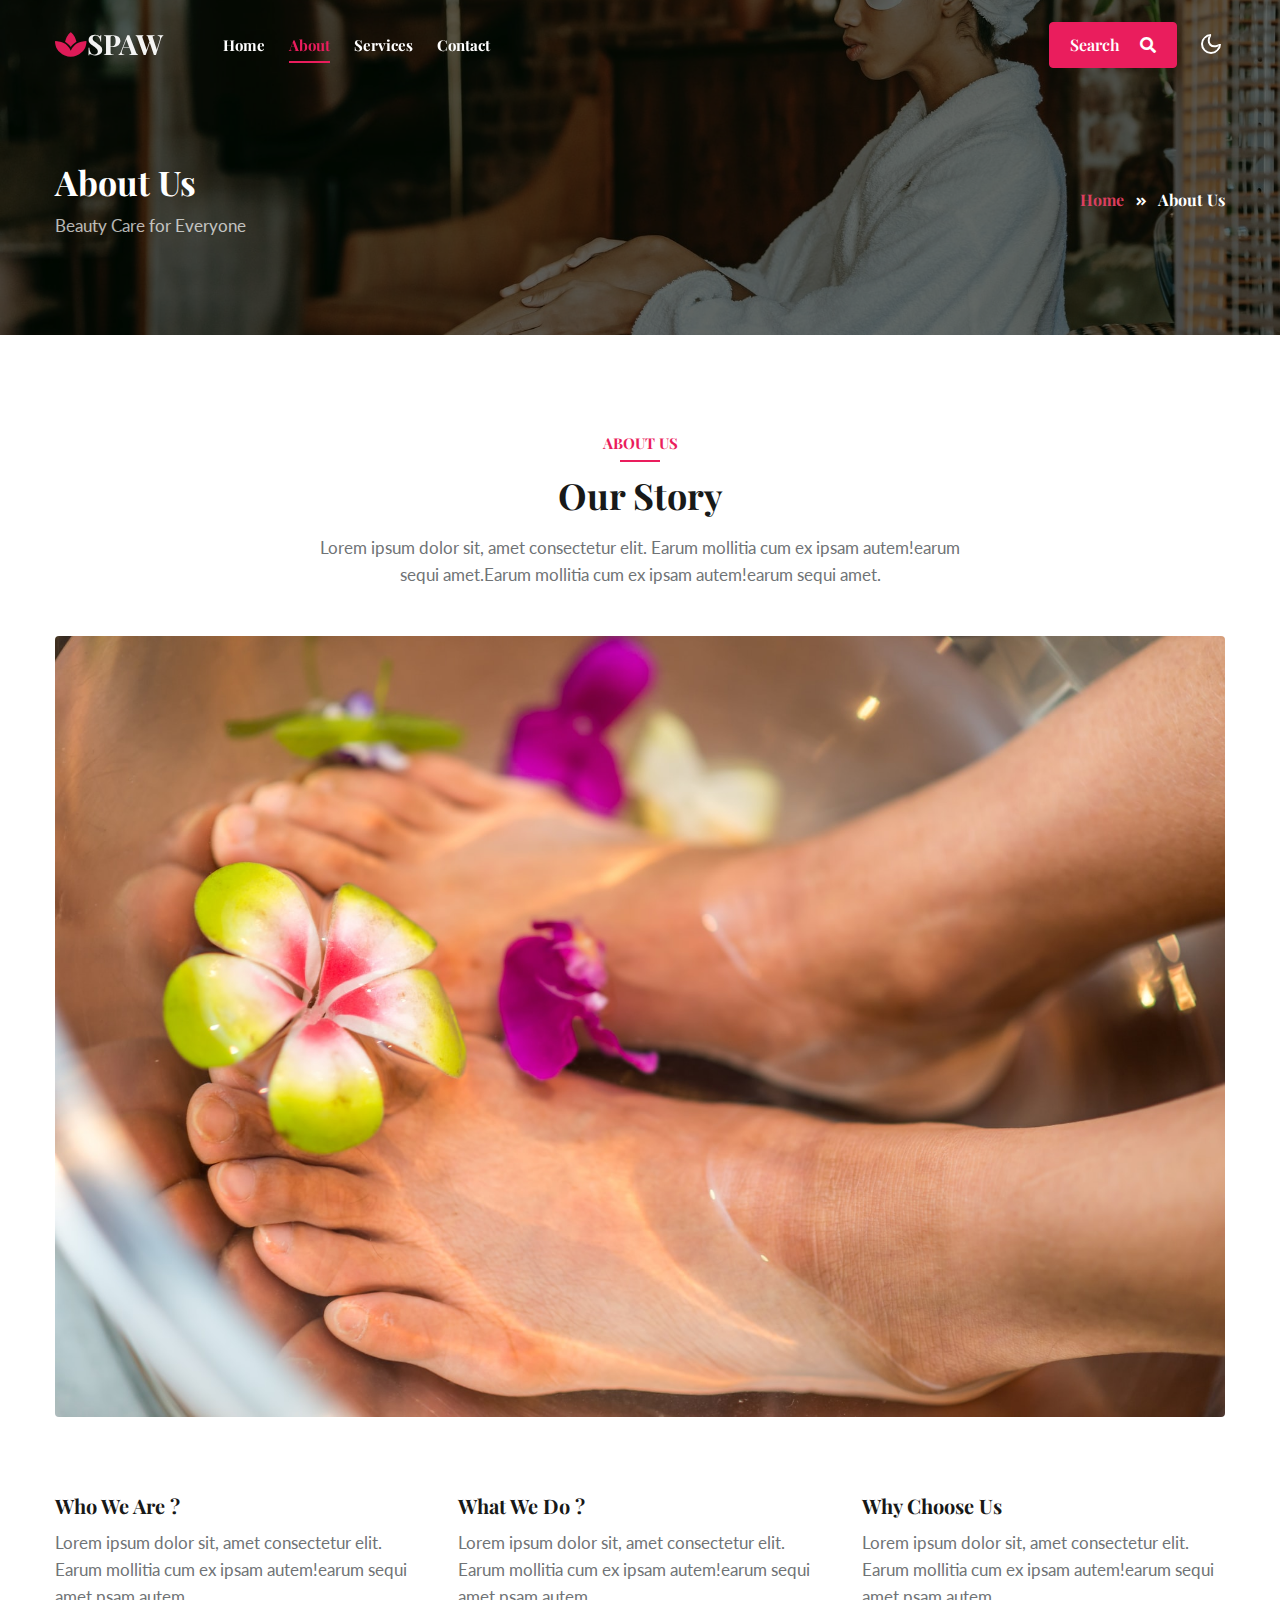
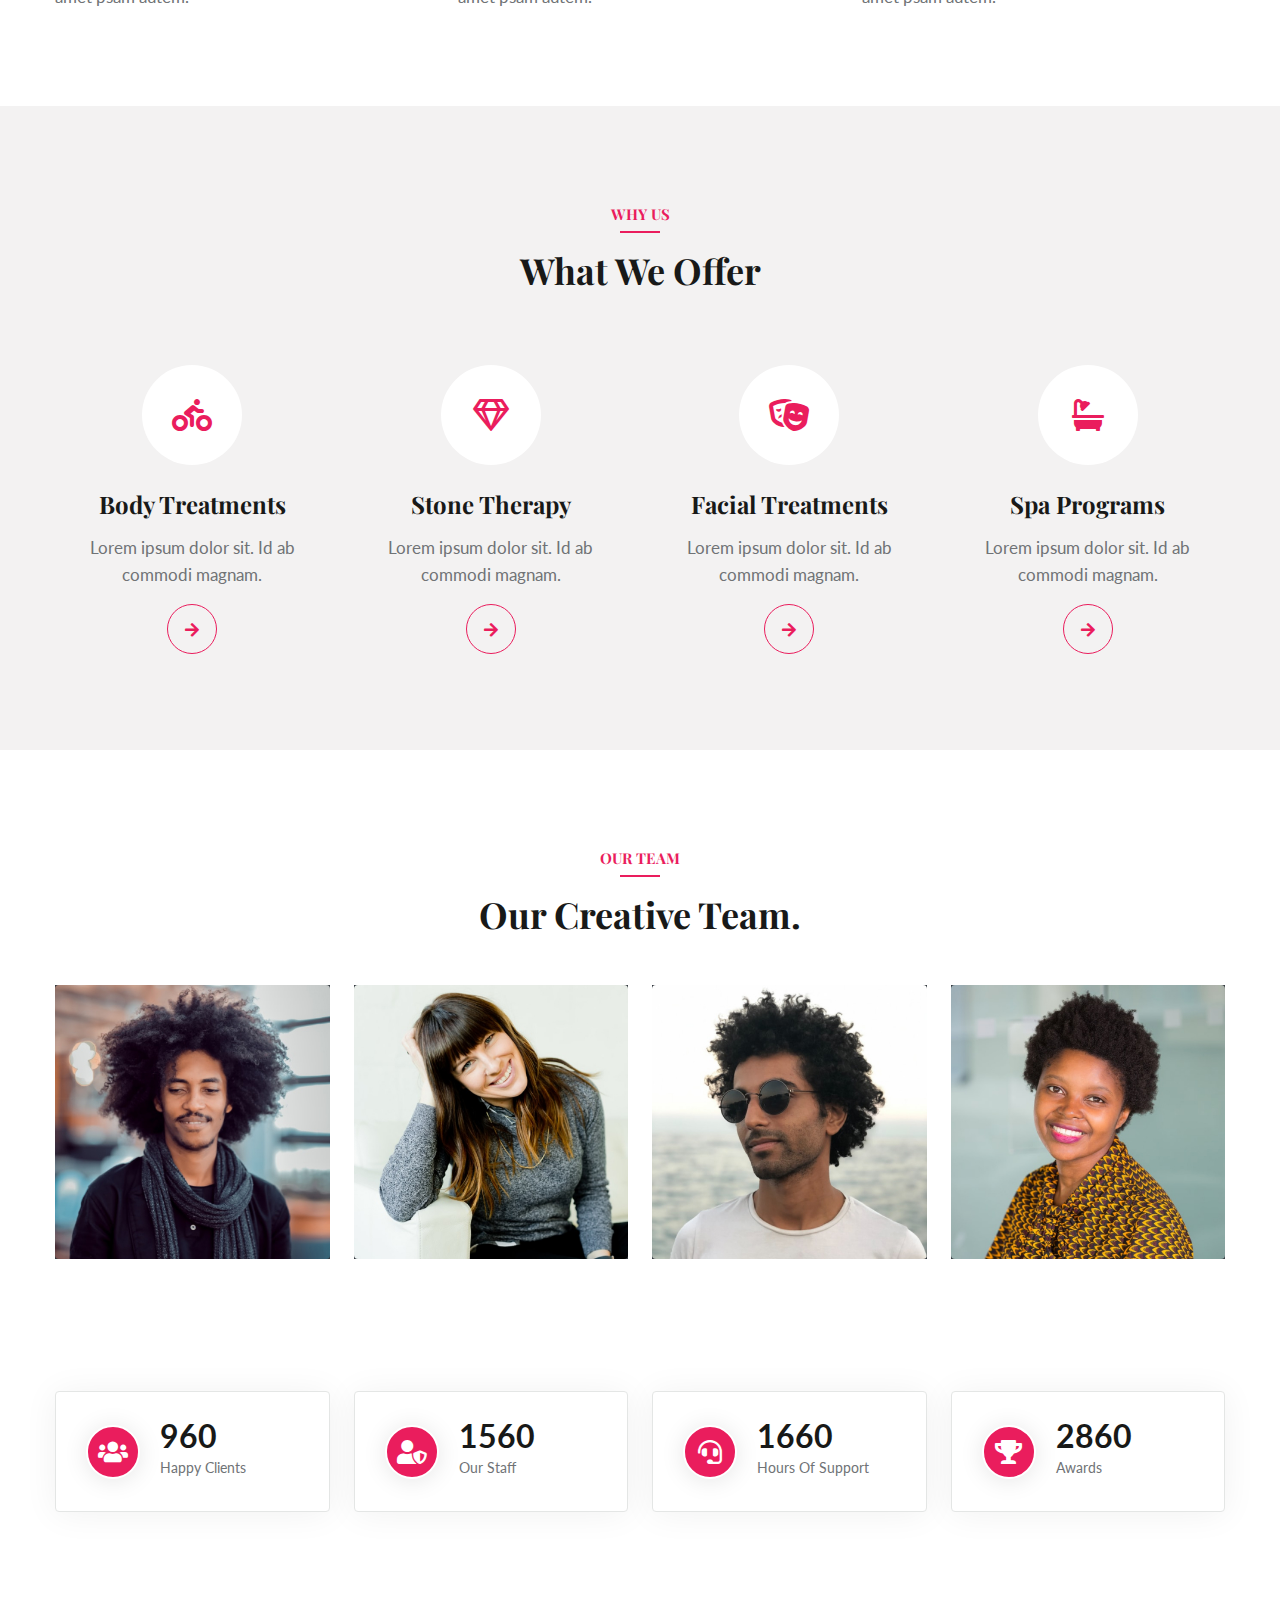
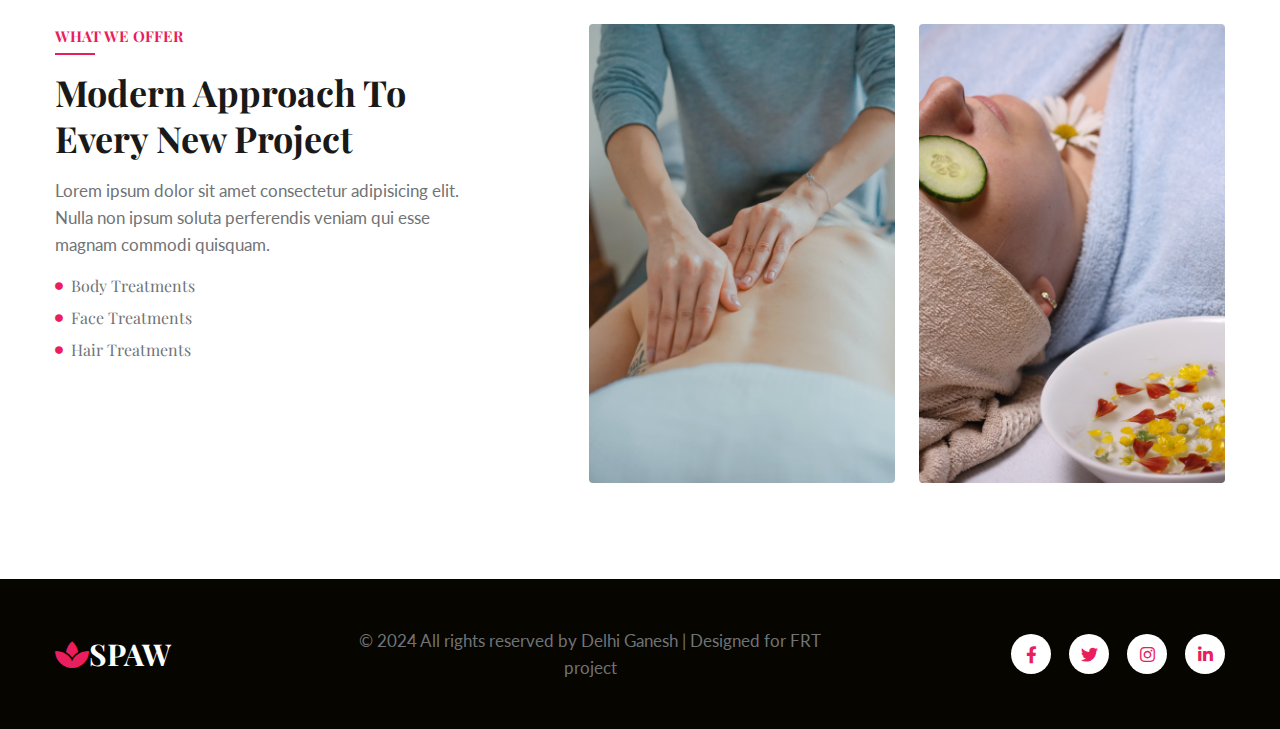
==== about.html @ 69aff55e "Add files via upload" ====
<!doctype html>
<html lang="en">

<head>
    <!-- Required meta tags -->
    <meta charset="utf-8">
    <meta name="viewport" content="width=device-width, initial-scale=1, shrink-to-fit=no">
    <title>Spaw - Beauty & Spa Category Bootstrap Responsive Template | About :: W3layouts </title>
    <!-- google fonts -->
    <link href="//fonts.googleapis.com/css2?family=Playfair+Display:ital,wght@0,400;0,600;0,700;1,400&display=swap" rel="stylesheet">
    <link href="//fonts.googleapis.com/css2?family=Lato&display=swap" rel="stylesheet">
    <!-- Template CSS -->
    <link rel="stylesheet" href="assets/css/style-starter.css">
</head>

<body>
    <!--/Header-->
    <header id="site-header" class="fixed-top">
        <div class="container">
            <nav class="navbar navbar-expand-lg navbar-light stroke py-lg-0">
                <h1><a class="navbar-brand pe-xl-5 pe-lg-4" href="index.html">
                        <i class="fas fa-spa"></i>Spaw
                    </a></h1>
                <button class="navbar-toggler collapsed" type="button" data-bs-toggle="collapse" data-bs-target="#navbarScroll" aria-controls="navbarScroll" aria-expanded="false" aria-label="Toggle navigation">
                    <span class="navbar-toggler-icon fa icon-expand fa-bars"></span>
                    <span class="navbar-toggler-icon fa icon-close fa-times"></span>
                </button>
                <div class="collapse navbar-collapse" id="navbarScroll">
                    <ul class="navbar-nav me-lg-auto my-2 my-lg-0 navbar-nav-scroll">
                        <li class="nav-item">
                            <a class="nav-link" aria-current="page" href="index.html">Home</a>
                        </li>
                        <li class="nav-item">
                            <a class="nav-link active" href="about.html">About</a>
                        </li>
                        <li class="nav-item">
                            <a class="nav-link" href="services.html">Services</a>
                        </li>
                        
                        <li class="nav-item">
                            <a class="nav-link" href="contact.html">Contact</a>
                        </li>

                    </ul>
                    <!--/search-right-->
                    <ul class="header-search me-lg-4">
                        <li class="nav-item search-right">
                            <a href="#search" class="btn search-btn btn-primary" title="search">Search <span class="fas fa-search ms-3" aria-hidden="true"></span></a>
                            <!-- search popup -->
                            <div id="search" class="pop-overlay">
                                <div class="popup">
                                    <h3 class="title-w3l two mb-4 text-left">Search Here</h3>
                                    <form action="#" method="GET" class="search-box d-flex position-relative">
                                        <input type="search" placeholder="Enter Keyword here" name="search" required="required" autofocus="">
                                        <button type="submit" class="btn"><span class="fas fa-search" aria-hidden="true"></span></button>
                                    </form>
                                </div>
                                <a class="close" href="#close">×</a>
                            </div>
                            <!-- /search popup -->
                        </li>
                    </ul>
                    <!--//search-right-->
                </div>
                <!-- toggle switch for light and dark theme -->
                <div class="mobile-position">
                    <nav class="navigation">
                        <div class="theme-switch-wrapper">
                            <label class="theme-switch" for="checkbox">
                                <input type="checkbox" id="checkbox">
                                <div class="mode-container">
                                    <i class="gg-sun"></i>
                                    <i class="gg-moon"></i>
                                </div>
                            </label>
                        </div>
                    </nav>
                </div>
                <!-- //toggle switch for light and dark theme -->
            </nav>
        </div>
    </header>
    <!--//Header-->
    <!--/inner-page-->
    <div class="inner-banner py-5">
        <section class="w3l-breadcrumb text-left py-sm-5 ">
            <div class="container">
                <div class="w3breadcrumb-gids">
                    <div class="w3breadcrumb-left text-left">
                        <h2 class="inner-w3-title">
                            About Us </h2>
                        <p class="inner-page-para mt-2">
                            Beauty Care for Everyone</p>
                    </div>
                    <div class="w3breadcrumb-right">
                        <ul class="breadcrumbs-custom-path">
                            <li><a href="index.html">Home</a></li>
                            <li class="active"><span class="fas fa-angle-double-right mx-2"></span> About Us</li>
                        </ul>
                    </div>
                </div>

            </div>
        </section>
    </div>
    <!--//inner-page-->
    <!--/bottom-3-grids-->
    <div class="w3l-3-grids py-5" id="grids-3">
        <div class="container py-md-5 py-2">
            <div class="abin-top-content text-center mb-md-5 mb-4">
                <h6 class="title-subw3hny">About Us</h6>
                <h3 class="title-w3l mb-3">Our Story</h3>
                <p class="abinfo-para">Lorem ipsum dolor sit, amet consectetur elit. Earum mollitia cum ex ipsam autem!earum sequi amet.Earum mollitia cum ex ipsam autem!earum sequi amet.</p>
            </div>
            <div class="aboyt-ininf">
                <div class="about-img">
                    <img src="assets/images/banner3.jpg" alt="" class="img-fluid radius-image">
                </div>
                <div class="three-grids-hmew3">
                    <div class="three-grid-1 text-left mt-5">

                        <h4>Who We Are ?</h4>
                        <p class="mt-2 pr-lg-4">Lorem ipsum dolor sit, amet consectetur elit. Earum mollitia cum ex ipsam autem!earum sequi amet psam autem.
                        </p>
                    </div>
                    <div class="three-grid-1 text-left mt-5">

                        <h4>What We Do ?</h4>
                        <p class="mt-2 pr-lg-4">Lorem ipsum dolor sit, amet consectetur elit. Earum mollitia cum ex ipsam autem!earum sequi amet psam autem.
                        </p>
                    </div>
                    <div class="three-grid-1 text-left mt-5">

                        <h4>Why Choose Us</h4>
                        <p class="mt-2 pr-lg-4">Lorem ipsum dolor sit, amet consectetur elit. Earum mollitia cum ex ipsam autem!earum sequi amet psam autem.
                        </p>
                    </div>
                </div>

            </div>
        </div>
    </div>
    <!--//bottom-3-grids-->
    <!--/features-section -->
    <section class="w3l-features py-5" id="work">
        <div class="container py-lg-5 py-md-4 py-2">
            <div class="title-content text-center mb-md-5 mb-4">
                <h6 class="title-subw3hny mb-1">Why Us</h6>
                <h3 class="title-w3l mb-5">What We Offer</h3>
            </div>
            <div class="main-cont-wthree-2 align-items-center text-center pt-lg-4">
                <div class="row align-items-center">
                    <div class="col-lg-3 col-md-6 mt-lg-0 mt-5">
                        <div class="grids-1 box-wrap">
                            <div class="icon">
                                <i class="fas fa-biking"></i>
                            </div>
                            <h4><a href="#service" class="title-head mb-3">
                                    Body Treatments</a></h4>
                            <p class="text-para mb-3">Lorem ipsum dolor sit. Id ab commodi magnam. </p>
                            <a class="w3item-link" href="services.html">
                                <i class="fas fa-arrow-right"></i>
                            </a>
                        </div>
                    </div>
                    <div class="col-lg-3 col-md-6 mt-lg-0 mt-5">
                        <div class="grids-1 box-wrap">
                            <div class="icon">
                                <i class="far fa-gem"></i>
                            </div>
                            <h4><a href="#service" class="title-head mb-3">
                                    Stone Therapy</a></h4>
                            <p class="text-para mb-3">Lorem ipsum dolor sit. Id ab commodi magnam. </p>
                            <a class="w3item-link" href="services.html">
                                <i class="fas fa-arrow-right"></i>
                            </a>
                        </div>
                    </div>
                    <div class="col-lg-3 col-md-6 mt-lg-0 mt-5">
                        <div class="grids-1 box-wrap">
                            <div class="icon">
                                <i class="fas fa-theater-masks"></i>
                            </div>
                            <h4><a href="#service" class="title-head mb-3">
                                    Facial Treatments</a></h4>
                            <p class="text-para mb-3">Lorem ipsum dolor sit. Id ab commodi magnam. </p>
                            <a class="w3item-link" href="services.html">
                                <i class="fas fa-arrow-right"></i>
                            </a>
                        </div>
                    </div>
                    <div class="col-lg-3 col-md-6 mt-lg-0 mt-5">
                        <div class="grids-1 box-wrap">
                            <div class="icon">
                                <i class="fas fa-bath"></i>
                            </div>
                            <h4><a href="#service" class="title-head mb-3">
                                    Spa Programs</a></h4>
                            <p class="text-para mb-3">Lorem ipsum dolor sit. Id ab commodi magnam. </p>
                            <a class="w3item-link" href="services.html">
                                <i class="fas fa-arrow-right"></i>
                            </a>
                        </div>
                    </div>
                </div>
            </div>
        </div>
    </section>
    <!--//features section -->
    <!--/team-->
    <section id="team" class="w3lteam py-5">
        <div class="container py-md-5">
            <div class="title-content text-center">
                <h6 class="title-subw3hny mb-1">Our Team</h6>
                <h3 class="title-w3l mb-5">Our Creative Team.</h3>
            </div>
            <div class="row">
                <div class="col-lg-3 col-md-6">
                    <div class="member">
                        <div class="pic"><img src="assets/images/team1.jpg" class="img-fluid radius-image" alt=""></div>
                        <div class="member-info">
                            <div class="member-info-content">
                                <h4>Walter White</h4>
                                <span>Esthetician</span>
                            </div>
                            <div class="social">
                                <a href="#facebook" class="facebook"><span class="fab fa-facebook-f"></span></a>
                                <a href="#twitter" class="twitter"><span class="fab fa-twitter"></span></a>


                                <a href="#linkd" class="linkd"><span class="fab fa-linkedin-in"></span></a>
                            </div>
                        </div>
                    </div>

                </div>
                <div class="col-lg-3 col-md-6">
                    <div class="member">
                        <div class="pic"><img src="assets/images/team2.jpg" class="img-fluid radius-image" alt=""></div>
                        <div class="member-info">
                            <div class="member-info-content">
                                <h4>Sarah Jhonson</h4>
                                <span>Hair Dresser</span>
                            </div>
                            <div class="social">
                                <a href="#facebook" class="facebook"><span class="fab fa-facebook-f"></span></a>
                                <a href="#twitter" class="twitter"><span class="fab fa-twitter"></span></a>


                                <a href="#linkd" class="linkd"><span class="fab fa-linkedin-in"></span></a>
                            </div>
                        </div>
                    </div>

                </div>

                <div class="col-lg-3 col-md-6">
                    <div class="member">
                        <div class="pic"><img src="assets/images/team3.jpg" class="img-fluid radius-image" alt=""></div>
                        <div class="member-info">
                            <div class="member-info-content">
                                <h4>William Anderson</h4>
                                <span>Pedicurist</span>
                            </div>
                            <div class="social">
                                <a href="#facebook" class="facebook"><span class="fab fa-facebook-f"></span></a>
                                <a href="#twitter" class="twitter"><span class="fab fa-twitter"></span></a>


                                <a href="#linkd" class="linkd"><span class="fab fa-linkedin-in"></span></a>
                            </div>
                        </div>
                    </div>

                </div>

                <div class="col-lg-3 col-md-6">
                    <div class="member">
                        <div class="pic"><img src="assets/images/team4.jpg" class="img-fluid radius-image" alt=""></div>
                        <div class="member-info">
                            <div class="member-info-content">
                                <h4>Linda James</h4>
                                <span>Cosmetologist</span>
                            </div>
                            <div class="social">
                                <a href="#facebook" class="facebook"><span class="fab fa-facebook-f"></span></a>
                                <a href="#twitter" class="twitter"><span class="fab fa-twitter"></span></a>


                                <a href="#linkd" class="linkd"><span class="fab fa-linkedin-in"></span></a>
                            </div>
                        </div>
                    </div>

                </div>


            </div>

        </div>
    </section><!-- End Team Section -->
    <!--/w3l-project-->
    <section id="counts" class="w3lcounts">
        <div class="container py-md-3">
            <div class="w3l-project-in">
                <div class="row">
                    <div class="col-lg-3 col-md-6 w3stats_info counter_grid">
                        <div class="count-box">
                            <i class="fas fa-users"></i>
                            <div class="count-box-right">
                                <p class="counter">960</p>
                                <p>Happy Clients</p>
                            </div>
                        </div>
                    </div>

                    <div class="col-lg-3 col-md-6 mt-5 mt-md-0 w3stats_info counter_grid">
                        <div class="count-box">
                            <i class="fas fa-user-shield"></i>
                            <div class="count-box-right">
                                <p class="counter">1560</p>
                                <p>Our Staff</p>
                            </div>
                        </div>
                    </div>

                    <div class="col-lg-3 col-md-6 mt-5 mt-lg-0 w3stats_info counter_grid">
                        <div class="count-box">
                            <i class="fas fa-headset"></i>
                            <div class="count-box-right">
                                <p class="counter">1660</p>
                                <p>Hours Of Support</p>
                            </div>
                        </div>
                    </div>

                    <div class="col-lg-3 col-md-6 mt-5 mt-lg-0 w3stats_info counter_grid">
                        <div class="count-box">
                            <i class="fas fa-trophy"></i>
                            <div class="count-box-right">
                                <p class="counter">2860</p>
                                <p>Awards</p>
                            </div>
                        </div>
                    </div>

                </div>
            </div>
        </div>
    </section>
    <!--//w3l-project-->
    <!--/w3l-midslider-->
    <section class="w3l-midslider py-5" id="midslider">
        <!-- /grids -->
        <div class="container py-md-5">
            <div class="row">
                <div class="col-lg-5 title-content-two text-left pe-lg-5 mb-lg-0 mb-5">
                    <h6 class="title-subw3hny mb-1">What We Offer</h6>
                    <h3 class="title-w3l mb-3">
                        Modern Approach to Every New Project</h3>
                    <p class="mb-3">Lorem ipsum dolor sit amet consectetur adipisicing elit. Nulla non ipsum soluta
                        perferendis
                        veniam qui esse magnam commodi quisquam.</p>
                    <ul class="icon-list-items mt-3">
                        <li class="icon-list-item">
                            <i aria-hidden="true" class="fas fa-circle"></i>
                            Body Treatments
                        </li>
                        <li class="icon-list-item mt-2">
                            <i aria-hidden="true" class="fas fa-circle"></i>
                            Face Treatments
                        </li>
                        <li class="icon-list-item mt-2">
                            <i aria-hidden="true" class="fas fa-circle"></i>
                            Hair Treatments

                        </li>

                    </ul>

                </div>
                <!-- /grids -->
                <div class="col-lg-7 stats_info-images ps-lg-5">
                    <div class="stats_info-images-right row">
                        <div class="col-6 mid-slider-content">
                            <img src="assets/images/ab1.jpg" class="img-fluid radius-image" alt="">
                        </div>
                        <div class="col-6 mid-slider-content">
                            <img src="assets/images/ab2.jpg" class="img-fluid radius-image" alt="">
                        </div>
                    </div>
                </div>

            </div>
            <!-- /grids -->
        </div>
    </section>
    <!--//w3l-midslider-->
    <!--/w3l-footer-29-main-->
    <footer class="w3l-footer-29-main">
        <div class="footer-29 py-5">
            <div class="container">
                <div class="row footer-top-29">
                    <div class="col-lg-3 col-md-6 footer-list-29 footer-1 pe-lg-5">
                        <div class="bottom-copies">

                            <h2><a class="navbar-brand" href="index.html">
                                    <i class="fas fa-spa"></i>Spaw
                                </a></h2>
                        </div>
                    </div>
                    <div class="col-lg-5 col-md-6 footer-list-29 footer-3 mt-lg-0 mt-3">

                        <p class="copy-footer-29 text-center">© 2024 All rights reserved by Delhi Ganesh | Designed for FRT project</p>
                    </div>
                    <div class="col-lg-4 col-md-6 footer-list-29 mt-lg-0 mt-4">
                        <div class="main-social-footer-29">
                            <a href="#facebook" class="facebook"><span class="fab fa-facebook-f"></span></a>
                            <a href="#twitter" class="twitter"><span class="fab fa-twitter"></span></a>
                            <a href="#instagram" class="instagram"><span class="fab fa-instagram"></span></a>
                            <a href="#linkd" class="linkd"><span class="fab fa-linkedin-in"></span></a>
                        </div>
                    </div>
                </div>
            </div>
        </div>
        <!-- move top -->
        <button onclick="topFunction()" id="movetop" title="Go to top">
            <span class="fa fa-angle-up"></span>
        </button>
        <script>
            // When the user scrolls down 20px from the top of the document, show the button
            window.onscroll = function() {
                scrollFunction()
            };

            function scrollFunction() {
                if (document.body.scrollTop > 20 || document.documentElement.scrollTop > 20) {
                    document.getElementById("movetop").style.display = "block";
                } else {
                    document.getElementById("movetop").style.display = "none";
                }
            }

            // When the user clicks on the button, scroll to the top of the document
            function topFunction() {
                document.body.scrollTop = 0;
                document.documentElement.scrollTop = 0;
            }

        </script>
        <!-- //move top -->
    </footer>
    <!-- Template JavaScript -->
    <script src="assets/js/jquery-3.3.1.min.js"></script>
    <script src="assets/js/theme-change.js"></script>
    <!-- MENU-JS -->
    <script>
        $(window).on("scroll", function() {
            var scroll = $(window).scrollTop();

            if (scroll >= 80) {
                $("#site-header").addClass("nav-fixed");
            } else {
                $("#site-header").removeClass("nav-fixed");
            }
        });

        //Main navigation Active Class Add Remove
        $(".navbar-toggler").on("click", function() {
            $("header").toggleClass("active");
        });
        $(document).on("ready", function() {
            if ($(window).width() > 991) {
                $("header").removeClass("active");
            }
            $(window).on("resize", function() {
                if ($(window).width() > 991) {
                    $("header").removeClass("active");
                }
            });
        });

    </script>
    <!-- //MENU-JS -->

    <!-- disable body scroll which navbar is in active -->
    <script>
        $(function() {
            $('.navbar-toggler').click(function() {
                $('body').toggleClass('noscroll');
            })
        });

    </script>
    <!-- //disable body scroll which navbar is in active -->

    <!-- //bootstrap -->
    <script src="assets/js/bootstrap.min.js"></script>

</body>

</html>
---- assets/css/style-starter.css ----
@charset "UTF-8";


:root {
    --bs-blue: #0d6efd;
    --bs-indigo: #6610f2;
    --bs-purple: #6f42c1 --bs-pink: #d63384;
    --bs-red: #dc3545;
    --bs-orange: #fd7e14;
    --bs-yellow: #ffc107;
    --bs-green: #198754;
    --bs-teal: #20c997;
    --bs-cyan: #0dcaf0;
    --bs-white: #fff;
    --bs-gray: #6c757d;
    --bs-gray-dark: #343a40;
    --bs-primary: #0d6efd;
    --bs-secondary: #6c757d;
    --bs-success: #198754;
    --bs-info: #0dcaf0;
    --bs-warning: #ffc107;
    --bs-danger: #dc3545;
    --bs-light: #f8f9fa;
    --bs-dark: #212529;
    --bs-font-sans-serif: system-ui, -apple-system, "Segoe UI", Roboto, "Helvetica Neue", Arial, "Noto Sans", "Liberation Sans", sans-serif, "Apple Color Emoji", "Segoe UI Emoji", "Segoe UI Symbol", "Noto Color Emoji";
    --bs-font-monospace: SFMono-Regular, Menlo, Monaco, Consolas, "Liberation Mono", "Courier New", monospace;
    --bs-gradient: linear-gradient(180deg, rgba(255, 255, 255, 0.15), rgba(255, 255, 255, 0))
}

*,
::after,
::before {
    box-sizing: border-box
}

@media (prefers-reduced-motion:no-preference) {
    :root {
        scroll-behavior: smooth
    }
}

body {
    margin: 0;
    font-family: 'Lato', sans-serif;

    font-size: 1rem;
    font-weight: 400;
    line-height: 1.5;
    color: #212529;
    background-color: #fff;
    -webkit-text-size-adjust: 100%;
    -webkit-tap-highlight-color: transparent
}

hr {
    margin: 1rem 0;
    color: inherit;
    background-color: currentColor;
    border: 0;
    opacity: .25
}

hr:not([size]) {
    height: 1px
}

.h1,
.h2,
.h3,
.h4,
.h5,
.h6,
h1,
h2,
h3,
h4,
h5,
h6 {
    margin-top: 0;
    margin-bottom: .5rem;
    font-weight: 700;
    line-height: 1.2;
    font-family: 'Playfair Display', serif;
}

.h1,
h1 {
    font-size: calc(1.375rem + 1.5vw)
}

@media (min-width:1200px) {

    .h1,
    h1 {
        font-size: 2.5rem
    }
}

.h2,
h2 {
    font-size: calc(1.325rem + .9vw)
}

@media (min-width:1200px) {

    .h2,
    h2 {
        font-size: 2rem
    }
}

.h3,
h3 {
    font-size: calc(1.3rem + .6vw)
}

@media (min-width:1200px) {

    .h3,
    h3 {
        font-size: 1.75rem
    }
}

.h4,
h4 {
    font-size: calc(1.275rem + .3vw)
}

@media (min-width:1200px) {

    .h4,
    h4 {
        font-size: 1.5rem
    }
}

.h5,
h5 {
    font-size: 1.25rem
}

.h6,
h6 {
    font-size: 1rem
}

p {
    margin-top: 0;
    margin-bottom: 1rem
}

abbr[data-bs-original-title],
abbr[title] {
    -webkit-text-decoration: underline dotted;
    text-decoration: underline dotted;
    cursor: help;
    -webkit-text-decoration-skip-ink: none;
    text-decoration-skip-ink: none
}

address {
    margin-bottom: 1rem;
    font-style: normal;
    line-height: inherit
}

ol,
ul {
    padding-left: 2rem
}

dl,
ol,
ul {
    margin-top: 0;
    margin-bottom: 1rem
}

ol ol,
ol ul,
ul ol,
ul ul {
    margin-bottom: 0
}

dt {
    font-weight: 700
}

dd {
    margin-bottom: .5rem;
    margin-left: 0
}

blockquote {
    margin: 0 0 1rem
}

b,
strong {
    font-weight: bolder
}

.small,
small {
    font-size: .875em
}

.mark,
mark {
    padding: .2em;
    background-color: #fcf8e3
}

sub,
sup {
    position: relative;
    font-size: .75em;
    line-height: 0;
    vertical-align: baseline
}

sub {
    bottom: -.25em
}

sup {
    top: -.5em
}

a {
    color: var(--primary-color);
    text-decoration: underline
}

a:hover {
    color: var(--primary-color);
}

a:not([href]):not([class]),
a:not([href]):not([class]):hover {
    color: inherit;
    text-decoration: none
}

code,
kbd,
pre,
samp {
    font-family: 'Playfair Display', serif;
    font-size: 1em;
    direction: ltr;
    unicode-bidi: bidi-override
}

pre {
    display: block;
    margin-top: 0;
    margin-bottom: 1rem;
    overflow: auto;
    font-size: .875em
}

pre code {
    font-size: inherit;
    color: inherit;
    word-break: normal
}

code {
    font-size: .875em;
    color: #d63384;
    word-wrap: break-word
}

a > code {
    color: inherit
}

kbd {
    padding: .2rem .4rem;
    font-size: .875em;
    color: #fff;
    background-color: #212529;
    border-radius: .2rem
}

kbd kbd {
    padding: 0;
    font-size: 1em;
    font-weight: 700
}

figure {
    margin: 0 0 1rem
}

img,
svg {
    vertical-align: middle
}

table {
    caption-side: bottom;
    border-collapse: collapse
}

caption {
    padding-top: .5rem;
    padding-bottom: .5rem;
    color: #6c757d;
    text-align: left
}

th {
    text-align: inherit;
    text-align: -webkit-match-parent
}

tbody,
td,
tfoot,
th,
thead,
tr {
    border-color: inherit;
    border-style: solid;
    border-width: 0
}

label {
    display: inline-block
}

button {
    border-radius: 0
}

button:focus:not(:focus-visible) {
    outline: 0
}

button,
input,
optgroup,
select,
textarea {
    margin: 0;
    font-family: 'Playfair Display', serif;
    font-size: inherit;
    line-height: inherit
}

button,
select {
    text-transform: none
}

[role=button] {
    cursor: pointer
}

select {
    word-wrap: normal
}

select:disabled {
    opacity: 1
}

[list]::-webkit-calendar-picker-indicator {
    display: none
}

[type=button],
[type=reset],
[type=submit],
button {
    -webkit-appearance: button
}

[type=button]:not(:disabled),
[type=reset]:not(:disabled),
[type=submit]:not(:disabled),
button:not(:disabled) {
    cursor: pointer
}

::-moz-focus-inner {
    padding: 0;
    border-style: none
}

textarea {
    resize: vertical
}

fieldset {
    min-width: 0;
    padding: 0;
    margin: 0;
    border: 0
}

legend {
    float: left;
    width: 100%;
    padding: 0;
    margin-bottom: .5rem;
    font-size: calc(1.275rem + .3vw);
    line-height: inherit
}

@media (min-width:1200px) {
    legend {
        font-size: 1.5rem
    }
}

legend + * {
    clear: left
}

::-webkit-datetime-edit-day-field,
::-webkit-datetime-edit-fields-wrapper,
::-webkit-datetime-edit-hour-field,
::-webkit-datetime-edit-minute,
::-webkit-datetime-edit-month-field,
::-webkit-datetime-edit-text,
::-webkit-datetime-edit-year-field {
    padding: 0
}

::-webkit-inner-spin-button {
    height: auto
}

[type=search] {
    outline-offset: -2px;
    -webkit-appearance: textfield
}

::-webkit-search-decoration {
    -webkit-appearance: none
}

::-webkit-color-swatch-wrapper {
    padding: 0
}

::file-selector-button {
    font: inherit
}

::-webkit-file-upload-button {
    font: inherit;
    -webkit-appearance: button
}

output {
    display: inline-block
}

iframe {
    border: 0
}

summary {
    display: list-item;
    cursor: pointer
}

progress {
    vertical-align: baseline
}

[hidden] {
    display: none !important
}

.lead {
    font-size: 1.25rem;
    font-weight: 300
}

.display-1 {
    font-size: calc(1.625rem + 4.5vw);
    font-weight: 300;
    line-height: 1.2
}

@media (min-width:1200px) {
    .display-1 {
        font-size: 5rem
    }
}

.display-2 {
    font-size: calc(1.575rem + 3.9vw);
    font-weight: 300;
    line-height: 1.2
}

@media (min-width:1200px) {
    .display-2 {
        font-size: 4.5rem
    }
}

.display-3 {
    font-size: calc(1.525rem + 3.3vw);
    font-weight: 300;
    line-height: 1.2
}

@media (min-width:1200px) {
    .display-3 {
        font-size: 4rem
    }
}

.display-4 {
    font-size: calc(1.475rem + 2.7vw);
    font-weight: 300;
    line-height: 1.2
}

@media (min-width:1200px) {
    .display-4 {
        font-size: 3.5rem
    }
}

.display-5 {
    font-size: calc(1.425rem + 2.1vw);
    font-weight: 300;
    line-height: 1.2
}

@media (min-width:1200px) {
    .display-5 {
        font-size: 3rem
    }
}

.display-6 {
    font-size: calc(1.375rem + 1.5vw);
    font-weight: 300;
    line-height: 1.2
}

@media (min-width:1200px) {
    .display-6 {
        font-size: 2.5rem
    }
}

.list-unstyled {
    padding-left: 0;
    list-style: none
}

.list-inline {
    padding-left: 0;
    list-style: none
}

.list-inline-item {
    display: inline-block
}

.list-inline-item:not(:last-child) {
    margin-right: .5rem
}

.initialism {
    font-size: .875em;
    text-transform: uppercase
}

.blockquote {
    margin-bottom: 1rem;
    font-size: 1.25rem
}

.blockquote > :last-child {
    margin-bottom: 0
}

.blockquote-footer {
    margin-top: -1rem;
    margin-bottom: 1rem;
    font-size: .875em;
    color: #6c757d
}

.blockquote-footer::before {
    content: "— "
}

.img-fluid {
    max-width: 100%;
    height: auto
}

.img-thumbnail {
    padding: .25rem;
    background-color: #fff;
    border: 1px solid #dee2e6;
    border-radius: .25rem;
    max-width: 100%;
    height: auto
}

.figure {
    display: inline-block
}

.figure-img {
    margin-bottom: .5rem;
    line-height: 1
}

.figure-caption {
    font-size: .875em;
    color: #6c757d
}

.container,
.container-fluid,
.container-lg,
.container-md,
.container-sm,
.container-xl,
.container-xxl {
    width: 100%;
    padding-right: var(--bs-gutter-x, .75rem);
    padding-left: var(--bs-gutter-x, .75rem);
    margin-right: auto;
    margin-left: auto
}

@media (min-width:576px) {

    .container,
    .container-sm {
        max-width: 540px
    }
}

@media (min-width:768px) {

    .container,
    .container-md,
    .container-sm {
        max-width: 720px
    }
}

@media (min-width:992px) {

    .container,
    .container-lg,
    .container-md,
    .container-sm {
        max-width: 960px
    }
}

@media (min-width:1200px) {

    .container,
    .container-lg,
    .container-md,
    .container-sm,
    .container-xl {
        max-width: 1140px
    }
}

@media (min-width:1400px) {

    .container,
    .container-lg,
    .container-md,
    .container-sm,
    .container-xl,
    .container-xxl {
        max-width: 1320px
    }
}

.row {
    --bs-gutter-x: 1.5rem;
    --bs-gutter-y: 0;
    display: flex;
    flex-wrap: wrap;
    margin-top: calc(var(--bs-gutter-y) * -1);
    margin-right: calc(var(--bs-gutter-x)/ -2);
    margin-left: calc(var(--bs-gutter-x)/ -2)
}

.row > * {
    flex-shrink: 0;
    width: 100%;
    max-width: 100%;
    padding-right: calc(var(--bs-gutter-x)/ 2);
    padding-left: calc(var(--bs-gutter-x)/ 2);
    margin-top: var(--bs-gutter-y)
}

.col {
    flex: 1 0 0%
}

.row-cols-auto > * {
    flex: 0 0 auto;
    width: auto
}

.row-cols-1 > * {
    flex: 0 0 auto;
    width: 100%
}

.row-cols-2 > * {
    flex: 0 0 auto;
    width: 50%
}

.row-cols-3 > * {
    flex: 0 0 auto;
    width: 33.3333333333%
}

.row-cols-4 > * {
    flex: 0 0 auto;
    width: 25%
}

.row-cols-5 > * {
    flex: 0 0 auto;
    width: 20%
}

.row-cols-6 > * {
    flex: 0 0 auto;
    width: 16.6666666667%
}

.col-auto {
    flex: 0 0 auto;
    width: auto
}

.col-1 {
    flex: 0 0 auto;
    width: 8.3333333333%
}

.col-2 {
    flex: 0 0 auto;
    width: 16.6666666667%
}

.col-3 {
    flex: 0 0 auto;
    width: 25%
}

.col-4 {
    flex: 0 0 auto;
    width: 33.3333333333%
}

.col-5 {
    flex: 0 0 auto;
    width: 41.6666666667%
}

.col-6 {
    flex: 0 0 auto;
    width: 50%
}

.col-7 {
    flex: 0 0 auto;
    width: 58.3333333333%
}

.col-8 {
    flex: 0 0 auto;
    width: 66.6666666667%
}

.col-9 {
    flex: 0 0 auto;
    width: 75%
}

.col-10 {
    flex: 0 0 auto;
    width: 83.3333333333%
}

.col-11 {
    flex: 0 0 auto;
    width: 91.6666666667%
}

.col-12 {
    flex: 0 0 auto;
    width: 100%
}

.offset-1 {
    margin-left: 8.3333333333%
}

.offset-2 {
    margin-left: 16.6666666667%
}

.offset-3 {
    margin-left: 25%
}

.offset-4 {
    margin-left: 33.3333333333%
}

.offset-5 {
    margin-left: 41.6666666667%
}

.offset-6 {
    margin-left: 50%
}

.offset-7 {
    margin-left: 58.3333333333%
}

.offset-8 {
    margin-left: 66.6666666667%
}

.offset-9 {
    margin-left: 75%
}

.offset-10 {
    margin-left: 83.3333333333%
}

.offset-11 {
    margin-left: 91.6666666667%
}

.g-0,
.gx-0 {
    --bs-gutter-x: 0
}

.g-0,
.gy-0 {
    --bs-gutter-y: 0
}

.g-1,
.gx-1 {
    --bs-gutter-x: 0.25rem
}

.g-1,
.gy-1 {
    --bs-gutter-y: 0.25rem
}

.g-2,
.gx-2 {
    --bs-gutter-x: 0.5rem
}

.g-2,
.gy-2 {
    --bs-gutter-y: 0.5rem
}

.g-3,
.gx-3 {
    --bs-gutter-x: 1rem
}

.g-3,
.gy-3 {
    --bs-gutter-y: 1rem
}

.g-4,
.gx-4 {
    --bs-gutter-x: 1.5rem
}

.g-4,
.gy-4 {
    --bs-gutter-y: 1.5rem
}

.g-5,
.gx-5 {
    --bs-gutter-x: 3rem
}

.g-5,
.gy-5 {
    --bs-gutter-y: 3rem
}

@media (min-width:576px) {
    .col-sm {
        flex: 1 0 0%
    }

    .row-cols-sm-auto > * {
        flex: 0 0 auto;
        width: auto
    }

    .row-cols-sm-1 > * {
        flex: 0 0 auto;
        width: 100%
    }

    .row-cols-sm-2 > * {
        flex: 0 0 auto;
        width: 50%
    }

    .row-cols-sm-3 > * {
        flex: 0 0 auto;
        width: 33.3333333333%
    }

    .row-cols-sm-4 > * {
        flex: 0 0 auto;
        width: 25%
    }

    .row-cols-sm-5 > * {
        flex: 0 0 auto;
        width: 20%
    }

    .row-cols-sm-6 > * {
        flex: 0 0 auto;
        width: 16.6666666667%
    }

    .col-sm-auto {
        flex: 0 0 auto;
        width: auto
    }

    .col-sm-1 {
        flex: 0 0 auto;
        width: 8.3333333333%
    }

    .col-sm-2 {
        flex: 0 0 auto;
        width: 16.6666666667%
    }

    .col-sm-3 {
        flex: 0 0 auto;
        width: 25%
    }

    .col-sm-4 {
        flex: 0 0 auto;
        width: 33.3333333333%
    }

    .col-sm-5 {
        flex: 0 0 auto;
        width: 41.6666666667%
    }

    .col-sm-6 {
        flex: 0 0 auto;
        width: 50%
    }

    .col-sm-7 {
        flex: 0 0 auto;
        width: 58.3333333333%
    }

    .col-sm-8 {
        flex: 0 0 auto;
        width: 66.6666666667%
    }

    .col-sm-9 {
        flex: 0 0 auto;
        width: 75%
    }

    .col-sm-10 {
        flex: 0 0 auto;
        width: 83.3333333333%
    }

    .col-sm-11 {
        flex: 0 0 auto;
        width: 91.6666666667%
    }

    .col-sm-12 {
        flex: 0 0 auto;
        width: 100%
    }

    .offset-sm-0 {
        margin-left: 0
    }

    .offset-sm-1 {
        margin-left: 8.3333333333%
    }

    .offset-sm-2 {
        margin-left: 16.6666666667%
    }

    .offset-sm-3 {
        margin-left: 25%
    }

    .offset-sm-4 {
        margin-left: 33.3333333333%
    }

    .offset-sm-5 {
        margin-left: 41.6666666667%
    }

    .offset-sm-6 {
        margin-left: 50%
    }

    .offset-sm-7 {
        margin-left: 58.3333333333%
    }

    .offset-sm-8 {
        margin-left: 66.6666666667%
    }

    .offset-sm-9 {
        margin-left: 75%
    }

    .offset-sm-10 {
        margin-left: 83.3333333333%
    }

    .offset-sm-11 {
        margin-left: 91.6666666667%
    }

    .g-sm-0,
    .gx-sm-0 {
        --bs-gutter-x: 0
    }

    .g-sm-0,
    .gy-sm-0 {
        --bs-gutter-y: 0
    }

    .g-sm-1,
    .gx-sm-1 {
        --bs-gutter-x: 0.25rem
    }

    .g-sm-1,
    .gy-sm-1 {
        --bs-gutter-y: 0.25rem
    }

    .g-sm-2,
    .gx-sm-2 {
        --bs-gutter-x: 0.5rem
    }

    .g-sm-2,
    .gy-sm-2 {
        --bs-gutter-y: 0.5rem
    }

    .g-sm-3,
    .gx-sm-3 {
        --bs-gutter-x: 1rem
    }

    .g-sm-3,
    .gy-sm-3 {
        --bs-gutter-y: 1rem
    }

    .g-sm-4,
    .gx-sm-4 {
        --bs-gutter-x: 1.5rem
    }

    .g-sm-4,
    .gy-sm-4 {
        --bs-gutter-y: 1.5rem
    }

    .g-sm-5,
    .gx-sm-5 {
        --bs-gutter-x: 3rem
    }

    .g-sm-5,
    .gy-sm-5 {
        --bs-gutter-y: 3rem
    }
}

@media (min-width:768px) {
    .col-md {
        flex: 1 0 0%
    }

    .row-cols-md-auto > * {
        flex: 0 0 auto;
        width: auto
    }

    .row-cols-md-1 > * {
        flex: 0 0 auto;
        width: 100%
    }

    .row-cols-md-2 > * {
        flex: 0 0 auto;
        width: 50%
    }

    .row-cols-md-3 > * {
        flex: 0 0 auto;
        width: 33.3333333333%
    }

    .row-cols-md-4 > * {
        flex: 0 0 auto;
        width: 25%
    }

    .row-cols-md-5 > * {
        flex: 0 0 auto;
        width: 20%
    }

    .row-cols-md-6 > * {
        flex: 0 0 auto;
        width: 16.6666666667%
    }

    .col-md-auto {
        flex: 0 0 auto;
        width: auto
    }

    .col-md-1 {
        flex: 0 0 auto;
        width: 8.3333333333%
    }

    .col-md-2 {
        flex: 0 0 auto;
        width: 16.6666666667%
    }

    .col-md-3 {
        flex: 0 0 auto;
        width: 25%
    }

    .col-md-4 {
        flex: 0 0 auto;
        width: 33.3333333333%
    }

    .col-md-5 {
        flex: 0 0 auto;
        width: 41.6666666667%
    }

    .col-md-6 {
        flex: 0 0 auto;
        width: 50%
    }

    .col-md-7 {
        flex: 0 0 auto;
        width: 58.3333333333%
    }

    .col-md-8 {
        flex: 0 0 auto;
        width: 66.6666666667%
    }

    .col-md-9 {
        flex: 0 0 auto;
        width: 75%
    }

    .col-md-10 {
        flex: 0 0 auto;
        width: 83.3333333333%
    }

    .col-md-11 {
        flex: 0 0 auto;
        width: 91.6666666667%
    }

    .col-md-12 {
        flex: 0 0 auto;
        width: 100%
    }

    .offset-md-0 {
        margin-left: 0
    }

    .offset-md-1 {
        margin-left: 8.3333333333%
    }

    .offset-md-2 {
        margin-left: 16.6666666667%
    }

    .offset-md-3 {
        margin-left: 25%
    }

    .offset-md-4 {
        margin-left: 33.3333333333%
    }

    .offset-md-5 {
        margin-left: 41.6666666667%
    }

    .offset-md-6 {
        margin-left: 50%
    }

    .offset-md-7 {
        margin-left: 58.3333333333%
    }

    .offset-md-8 {
        margin-left: 66.6666666667%
    }

    .offset-md-9 {
        margin-left: 75%
    }

    .offset-md-10 {
        margin-left: 83.3333333333%
    }

    .offset-md-11 {
        margin-left: 91.6666666667%
    }

    .g-md-0,
    .gx-md-0 {
        --bs-gutter-x: 0
    }

    .g-md-0,
    .gy-md-0 {
        --bs-gutter-y: 0
    }

    .g-md-1,
    .gx-md-1 {
        --bs-gutter-x: 0.25rem
    }

    .g-md-1,
    .gy-md-1 {
        --bs-gutter-y: 0.25rem
    }

    .g-md-2,
    .gx-md-2 {
        --bs-gutter-x: 0.5rem
    }

    .g-md-2,
    .gy-md-2 {
        --bs-gutter-y: 0.5rem
    }

    .g-md-3,
    .gx-md-3 {
        --bs-gutter-x: 1rem
    }

    .g-md-3,
    .gy-md-3 {
        --bs-gutter-y: 1rem
    }

    .g-md-4,
    .gx-md-4 {
        --bs-gutter-x: 1.5rem
    }

    .g-md-4,
    .gy-md-4 {
        --bs-gutter-y: 1.5rem
    }

    .g-md-5,
    .gx-md-5 {
        --bs-gutter-x: 3rem
    }

    .g-md-5,
    .gy-md-5 {
        --bs-gutter-y: 3rem
    }
}

@media (min-width:992px) {
    .col-lg {
        flex: 1 0 0%
    }

    .row-cols-lg-auto > * {
        flex: 0 0 auto;
        width: auto
    }

    .row-cols-lg-1 > * {
        flex: 0 0 auto;
        width: 100%
    }

    .row-cols-lg-2 > * {
        flex: 0 0 auto;
        width: 50%
    }

    .row-cols-lg-3 > * {
        flex: 0 0 auto;
        width: 33.3333333333%
    }

    .row-cols-lg-4 > * {
        flex: 0 0 auto;
        width: 25%
    }

    .row-cols-lg-5 > * {
        flex: 0 0 auto;
        width: 20%
    }

    .row-cols-lg-6 > * {
        flex: 0 0 auto;
        width: 16.6666666667%
    }

    .col-lg-auto {
        flex: 0 0 auto;
        width: auto
    }

    .col-lg-1 {
        flex: 0 0 auto;
        width: 8.3333333333%
    }

    .col-lg-2 {
        flex: 0 0 auto;
        width: 16.6666666667%
    }

    .col-lg-3 {
        flex: 0 0 auto;
        width: 25%
    }

    .col-lg-4 {
        flex: 0 0 auto;
        width: 33.3333333333%
    }

    .col-lg-5 {
        flex: 0 0 auto;
        width: 41.6666666667%
    }

    .col-lg-6 {
        flex: 0 0 auto;
        width: 50%
    }

    .col-lg-7 {
        flex: 0 0 auto;
        width: 58.3333333333%
    }

    .col-lg-8 {
        flex: 0 0 auto;
        width: 66.6666666667%
    }

    .col-lg-9 {
        flex: 0 0 auto;
        width: 75%
    }

    .col-lg-10 {
        flex: 0 0 auto;
        width: 83.3333333333%
    }

    .col-lg-11 {
        flex: 0 0 auto;
        width: 91.6666666667%
    }

    .col-lg-12 {
        flex: 0 0 auto;
        width: 100%
    }

    .offset-lg-0 {
        margin-left: 0
    }

    .offset-lg-1 {
        margin-left: 8.3333333333%
    }

    .offset-lg-2 {
        margin-left: 16.6666666667%
    }

    .offset-lg-3 {
        margin-left: 25%
    }

    .offset-lg-4 {
        margin-left: 33.3333333333%
    }

    .offset-lg-5 {
        margin-left: 41.6666666667%
    }

    .offset-lg-6 {
        margin-left: 50%
    }

    .offset-lg-7 {
        margin-left: 58.3333333333%
    }

    .offset-lg-8 {
        margin-left: 66.6666666667%
    }

    .offset-lg-9 {
        margin-left: 75%
    }

    .offset-lg-10 {
        margin-left: 83.3333333333%
    }

    .offset-lg-11 {
        margin-left: 91.6666666667%
    }

    .g-lg-0,
    .gx-lg-0 {
        --bs-gutter-x: 0
    }

    .g-lg-0,
    .gy-lg-0 {
        --bs-gutter-y: 0
    }

    .g-lg-1,
    .gx-lg-1 {
        --bs-gutter-x: 0.25rem
    }

    .g-lg-1,
    .gy-lg-1 {
        --bs-gutter-y: 0.25rem
    }

    .g-lg-2,
    .gx-lg-2 {
        --bs-gutter-x: 0.5rem
    }

    .g-lg-2,
    .gy-lg-2 {
        --bs-gutter-y: 0.5rem
    }

    .g-lg-3,
    .gx-lg-3 {
        --bs-gutter-x: 1rem
    }

    .g-lg-3,
    .gy-lg-3 {
        --bs-gutter-y: 1rem
    }

    .g-lg-4,
    .gx-lg-4 {
        --bs-gutter-x: 1.5rem
    }

    .g-lg-4,
    .gy-lg-4 {
        --bs-gutter-y: 1.5rem
    }

    .g-lg-5,
    .gx-lg-5 {
        --bs-gutter-x: 3rem
    }

    .g-lg-5,
    .gy-lg-5 {
        --bs-gutter-y: 3rem
    }
}

@media (min-width:1200px) {
    .col-xl {
        flex: 1 0 0%
    }

    .row-cols-xl-auto > * {
        flex: 0 0 auto;
        width: auto
    }

    .row-cols-xl-1 > * {
        flex: 0 0 auto;
        width: 100%
    }

    .row-cols-xl-2 > * {
        flex: 0 0 auto;
        width: 50%
    }

    .row-cols-xl-3 > * {
        flex: 0 0 auto;
        width: 33.3333333333%
    }

    .row-cols-xl-4 > * {
        flex: 0 0 auto;
        width: 25%
    }

    .row-cols-xl-5 > * {
        flex: 0 0 auto;
        width: 20%
    }

    .row-cols-xl-6 > * {
        flex: 0 0 auto;
        width: 16.6666666667%
    }

    .col-xl-auto {
        flex: 0 0 auto;
        width: auto
    }

    .col-xl-1 {
        flex: 0 0 auto;
        width: 8.3333333333%
    }

    .col-xl-2 {
        flex: 0 0 auto;
        width: 16.6666666667%
    }

    .col-xl-3 {
        flex: 0 0 auto;
        width: 25%
    }

    .col-xl-4 {
        flex: 0 0 auto;
        width: 33.3333333333%
    }

    .col-xl-5 {
        flex: 0 0 auto;
        width: 41.6666666667%
    }

    .col-xl-6 {
        flex: 0 0 auto;
        width: 50%
    }

    .col-xl-7 {
        flex: 0 0 auto;
        width: 58.3333333333%
    }

    .col-xl-8 {
        flex: 0 0 auto;
        width: 66.6666666667%
    }

    .col-xl-9 {
        flex: 0 0 auto;
        width: 75%
    }

    .col-xl-10 {
        flex: 0 0 auto;
        width: 83.3333333333%
    }

    .col-xl-11 {
        flex: 0 0 auto;
        width: 91.6666666667%
    }

    .col-xl-12 {
        flex: 0 0 auto;
        width: 100%
    }

    .offset-xl-0 {
        margin-left: 0
    }

    .offset-xl-1 {
        margin-left: 8.3333333333%
    }

    .offset-xl-2 {
        margin-left: 16.6666666667%
    }

    .offset-xl-3 {
        margin-left: 25%
    }

    .offset-xl-4 {
        margin-left: 33.3333333333%
    }

    .offset-xl-5 {
        margin-left: 41.6666666667%
    }

    .offset-xl-6 {
        margin-left: 50%
    }

    .offset-xl-7 {
        margin-left: 58.3333333333%
    }

    .offset-xl-8 {
        margin-left: 66.6666666667%
    }

    .offset-xl-9 {
        margin-left: 75%
    }

    .offset-xl-10 {
        margin-left: 83.3333333333%
    }

    .offset-xl-11 {
        margin-left: 91.6666666667%
    }

    .g-xl-0,
    .gx-xl-0 {
        --bs-gutter-x: 0
    }

    .g-xl-0,
    .gy-xl-0 {
        --bs-gutter-y: 0
    }

    .g-xl-1,
    .gx-xl-1 {
        --bs-gutter-x: 0.25rem
    }

    .g-xl-1,
    .gy-xl-1 {
        --bs-gutter-y: 0.25rem
    }

    .g-xl-2,
    .gx-xl-2 {
        --bs-gutter-x: 0.5rem
    }

    .g-xl-2,
    .gy-xl-2 {
        --bs-gutter-y: 0.5rem
    }

    .g-xl-3,
    .gx-xl-3 {
        --bs-gutter-x: 1rem
    }

    .g-xl-3,
    .gy-xl-3 {
        --bs-gutter-y: 1rem
    }

    .g-xl-4,
    .gx-xl-4 {
        --bs-gutter-x: 1.5rem
    }

    .g-xl-4,
    .gy-xl-4 {
        --bs-gutter-y: 1.5rem
    }

    .g-xl-5,
    .gx-xl-5 {
        --bs-gutter-x: 3rem
    }

    .g-xl-5,
    .gy-xl-5 {
        --bs-gutter-y: 3rem
    }
}

@media (min-width:1400px) {
    .col-xxl {
        flex: 1 0 0%
    }

    .row-cols-xxl-auto > * {
        flex: 0 0 auto;
        width: auto
    }

    .row-cols-xxl-1 > * {
        flex: 0 0 auto;
        width: 100%
    }

    .row-cols-xxl-2 > * {
        flex: 0 0 auto;
        width: 50%
    }

    .row-cols-xxl-3 > * {
        flex: 0 0 auto;
        width: 33.3333333333%
    }

    .row-cols-xxl-4 > * {
        flex: 0 0 auto;
        width: 25%
    }

    .row-cols-xxl-5 > * {
        flex: 0 0 auto;
        width: 20%
    }

    .row-cols-xxl-6 > * {
        flex: 0 0 auto;
        width: 16.6666666667%
    }

    .col-xxl-auto {
        flex: 0 0 auto;
        width: auto
    }

    .col-xxl-1 {
        flex: 0 0 auto;
        width: 8.3333333333%
    }

    .col-xxl-2 {
        flex: 0 0 auto;
        width: 16.6666666667%
    }

    .col-xxl-3 {
        flex: 0 0 auto;
        width: 25%
    }

    .col-xxl-4 {
        flex: 0 0 auto;
        width: 33.3333333333%
    }

    .col-xxl-5 {
        flex: 0 0 auto;
        width: 41.6666666667%
    }

    .col-xxl-6 {
        flex: 0 0 auto;
        width: 50%
    }

    .col-xxl-7 {
        flex: 0 0 auto;
        width: 58.3333333333%
    }

    .col-xxl-8 {
        flex: 0 0 auto;
        width: 66.6666666667%
    }

    .col-xxl-9 {
        flex: 0 0 auto;
        width: 75%
    }

    .col-xxl-10 {
        flex: 0 0 auto;
        width: 83.3333333333%
    }

    .col-xxl-11 {
        flex: 0 0 auto;
        width: 91.6666666667%
    }

    .col-xxl-12 {
        flex: 0 0 auto;
        width: 100%
    }

    .offset-xxl-0 {
        margin-left: 0
    }

    .offset-xxl-1 {
        margin-left: 8.3333333333%
    }

    .offset-xxl-2 {
        margin-left: 16.6666666667%
    }

    .offset-xxl-3 {
        margin-left: 25%
    }

    .offset-xxl-4 {
        margin-left: 33.3333333333%
    }

    .offset-xxl-5 {
        margin-left: 41.6666666667%
    }

    .offset-xxl-6 {
        margin-left: 50%
    }

    .offset-xxl-7 {
        margin-left: 58.3333333333%
    }

    .offset-xxl-8 {
        margin-left: 66.6666666667%
    }

    .offset-xxl-9 {
        margin-left: 75%
    }

    .offset-xxl-10 {
        margin-left: 83.3333333333%
    }

    .offset-xxl-11 {
        margin-left: 91.6666666667%
    }

    .g-xxl-0,
    .gx-xxl-0 {
        --bs-gutter-x: 0
    }

    .g-xxl-0,
    .gy-xxl-0 {
        --bs-gutter-y: 0
    }

    .g-xxl-1,
    .gx-xxl-1 {
        --bs-gutter-x: 0.25rem
    }

    .g-xxl-1,
    .gy-xxl-1 {
        --bs-gutter-y: 0.25rem
    }

    .g-xxl-2,
    .gx-xxl-2 {
        --bs-gutter-x: 0.5rem
    }

    .g-xxl-2,
    .gy-xxl-2 {
        --bs-gutter-y: 0.5rem
    }

    .g-xxl-3,
    .gx-xxl-3 {
        --bs-gutter-x: 1rem
    }

    .g-xxl-3,
    .gy-xxl-3 {
        --bs-gutter-y: 1rem
    }

    .g-xxl-4,
    .gx-xxl-4 {
        --bs-gutter-x: 1.5rem
    }

    .g-xxl-4,
    .gy-xxl-4 {
        --bs-gutter-y: 1.5rem
    }

    .g-xxl-5,
    .gx-xxl-5 {
        --bs-gutter-x: 3rem
    }

    .g-xxl-5,
    .gy-xxl-5 {
        --bs-gutter-y: 3rem
    }
}

.table {
    --bs-table-bg: transparent;
    --bs-table-accent-bg: transparent;
    --bs-table-striped-color: #212529;
    --bs-table-striped-bg: rgba(0, 0, 0, 0.05);
    --bs-table-active-color: #212529;
    --bs-table-active-bg: rgba(0, 0, 0, 0.1);
    --bs-table-hover-color: #212529;
    --bs-table-hover-bg: rgba(0, 0, 0, 0.075);
    width: 100%;
    margin-bottom: 1rem;
    color: #212529;
    vertical-align: top;
    border-color: #dee2e6
}

.table > :not(caption) > * > * {
    padding: .5rem .5rem;
    background-color: var(--bs-table-bg);
    border-bottom-width: 1px;
    box-shadow: inset 0 0 0 9999px var(--bs-table-accent-bg)
}

.table > tbody {
    vertical-align: inherit
}

.table > thead {
    vertical-align: bottom
}

.table > :not(:last-child) > :last-child > * {
    border-bottom-color: currentColor
}

.caption-top {
    caption-side: top
}

.table-sm > :not(caption) > * > * {
    padding: .25rem .25rem
}

.table-bordered > :not(caption) > * {
    border-width: 1px 0
}

.table-bordered > :not(caption) > * > * {
    border-width: 0 1px
}

.table-borderless > :not(caption) > * > * {
    border-bottom-width: 0
}

.table-striped > tbody > tr:nth-of-type(odd) {
    --bs-table-accent-bg: var(--bs-table-striped-bg);
    color: var(--bs-table-striped-color)
}

.table-active {
    --bs-table-accent-bg: var(--bs-table-active-bg);
    color: var(--bs-table-active-color)
}

.table-hover > tbody > tr:hover {
    --bs-table-accent-bg: var(--bs-table-hover-bg);
    color: var(--bs-table-hover-color)
}

.table-primary {
    --bs-table-bg: #cfe2ff;
    --bs-table-striped-bg: #c5d7f2;
    --bs-table-striped-color: #000;
    --bs-table-active-bg: #bacbe6;
    --bs-table-active-color: #000;
    --bs-table-hover-bg: #bfd1ec;
    --bs-table-hover-color: #000;
    color: #000;
    border-color: #bacbe6
}

.table-secondary {
    --bs-table-bg: #e2e3e5;
    --bs-table-striped-bg: #d7d8da;
    --bs-table-striped-color: #000;
    --bs-table-active-bg: #cbccce;
    --bs-table-active-color: #000;
    --bs-table-hover-bg: #d1d2d4;
    --bs-table-hover-color: #000;
    color: #000;
    border-color: #cbccce
}

.table-success {
    --bs-table-bg: #d1e7dd;
    --bs-table-striped-bg: #c7dbd2;
    --bs-table-striped-color: #000;
    --bs-table-active-bg: #bcd0c7;
    --bs-table-active-color: #000;
    --bs-table-hover-bg: #c1d6cc;
    --bs-table-hover-color: #000;
    color: #000;
    border-color: #bcd0c7
}

.table-info {
    --bs-table-bg: #cff4fc;
    --bs-table-striped-bg: #c5e8ef;
    --bs-table-striped-color: #000;
    --bs-table-active-bg: #badce3;
    --bs-table-active-color: #000;
    --bs-table-hover-bg: #bfe2e9;
    --bs-table-hover-color: #000;
    color: #000;
    border-color: #badce3
}

.table-warning {
    --bs-table-bg: #fff3cd;
    --bs-table-striped-bg: #f2e7c3;
    --bs-table-striped-color: #000;
    --bs-table-active-bg: #e6dbb9;
    --bs-table-active-color: #000;
    --bs-table-hover-bg: #ece1be;
    --bs-table-hover-color: #000;
    color: #000;
    border-color: #e6dbb9
}

.table-danger {
    --bs-table-bg: #f8d7da;
    --bs-table-striped-bg: #eccccf;
    --bs-table-striped-color: #000;
    --bs-table-active-bg: #dfc2c4;
    --bs-table-active-color: #000;
    --bs-table-hover-bg: #e5c7ca;
    --bs-table-hover-color: #000;
    color: #000;
    border-color: #dfc2c4
}

.table-light {
    --bs-table-bg: #f8f9fa;
    --bs-table-striped-bg: #ecedee;
    --bs-table-striped-color: #000;
    --bs-table-active-bg: #dfe0e1;
    --bs-table-active-color: #000;
    --bs-table-hover-bg: #e5e6e7;
    --bs-table-hover-color: #000;
    color: #000;
    border-color: #dfe0e1
}

.table-dark {
    --bs-table-bg: #212529;
    --bs-table-striped-bg: #2c3034;
    --bs-table-striped-color: #fff;
    --bs-table-active-bg: #373b3e;
    --bs-table-active-color: #fff;
    --bs-table-hover-bg: #323539;
    --bs-table-hover-color: #fff;
    color: #fff;
    border-color: #373b3e
}

.table-responsive {
    overflow-x: auto;
    -webkit-overflow-scrolling: touch
}

@media (max-width:575.98px) {
    .table-responsive-sm {
        overflow-x: auto;
        -webkit-overflow-scrolling: touch
    }
}

@media (max-width:767.98px) {
    .table-responsive-md {
        overflow-x: auto;
        -webkit-overflow-scrolling: touch
    }
}

@media (max-width:991.98px) {
    .table-responsive-lg {
        overflow-x: auto;
        -webkit-overflow-scrolling: touch
    }
}

@media (max-width:1199.98px) {
    .table-responsive-xl {
        overflow-x: auto;
        -webkit-overflow-scrolling: touch
    }
}

@media (max-width:1399.98px) {
    .table-responsive-xxl {
        overflow-x: auto;
        -webkit-overflow-scrolling: touch
    }
}

.form-label {
    margin-bottom: .5rem
}

.col-form-label {
    padding-top: calc(.375rem + 1px);
    padding-bottom: calc(.375rem + 1px);
    margin-bottom: 0;
    font-size: inherit;
    line-height: 1.5
}

.col-form-label-lg {
    padding-top: calc(.5rem + 1px);
    padding-bottom: calc(.5rem + 1px);
    font-size: 1.25rem
}

.col-form-label-sm {
    padding-top: calc(.25rem + 1px);
    padding-bottom: calc(.25rem + 1px);
    font-size: .875rem
}

.form-text {
    margin-top: .25rem;
    font-size: .875em;
    color: #6c757d
}

.form-control {
    display: block;
    width: 100%;
    padding: .375rem .75rem;
    font-size: 1rem;
    font-weight: 400;
    line-height: 1.5;
    color: #212529;
    background-color: #fff;
    background-clip: padding-box;
    border: 1px solid #ced4da;
    -webkit-appearance: none;
    -moz-appearance: none;
    appearance: none;
    border-radius: .25rem;
    transition: border-color .15s ease-in-out, box-shadow .15s ease-in-out
}

@media (prefers-reduced-motion:reduce) {
    .form-control {
        transition: none
    }
}

.form-control[type=file] {
    overflow: hidden
}

.form-control[type=file]:not(:disabled):not([readonly]) {
    cursor: pointer
}

.form-control:focus {
    color: #212529;
    background-color: #fff;
    border: 1px solid var(--primary-color);
    outline: 0;
    box-shadow: none;
}

.form-control::-webkit-date-and-time-value {
    height: 1.5em
}

.form-control::-moz-placeholder {
    color: #6c757d;
    opacity: 1
}

.form-control::placeholder {
    color: #6c757d;
    opacity: 1
}

.form-control:disabled,
.form-control[readonly] {
    background-color: #e9ecef;
    opacity: 1
}

.form-control::file-selector-button {
    padding: .375rem .75rem;
    margin: -.375rem -.75rem;
    -webkit-margin-end: .75rem;
    margin-inline-end: .75rem;
    color: #212529;
    background-color: #e9ecef;
    pointer-events: none;
    border-color: inherit;
    border-style: solid;
    border-width: 0;
    border-inline-end-width: 1px;
    border-radius: 0;
    transition: color .15s ease-in-out, background-color .15s ease-in-out, border-color .15s ease-in-out, box-shadow .15s ease-in-out
}

@media (prefers-reduced-motion:reduce) {
    .form-control::file-selector-button {
        transition: none
    }
}

.form-control:hover:not(:disabled):not([readonly])::file-selector-button {
    background-color: #dde0e3
}

.form-control::-webkit-file-upload-button {
    padding: .375rem .75rem;
    margin: -.375rem -.75rem;
    -webkit-margin-end: .75rem;
    margin-inline-end: .75rem;
    color: #212529;
    background-color: #e9ecef;
    pointer-events: none;
    border-color: inherit;
    border-style: solid;
    border-width: 0;
    border-inline-end-width: 1px;
    border-radius: 0;
    -webkit-transition: color .15s ease-in-out, background-color .15s ease-in-out, border-color .15s ease-in-out, box-shadow .15s ease-in-out;
    transition: color .15s ease-in-out, background-color .15s ease-in-out, border-color .15s ease-in-out, box-shadow .15s ease-in-out
}

@media (prefers-reduced-motion:reduce) {
    .form-control::-webkit-file-upload-button {
        -webkit-transition: none;
        transition: none
    }
}

.form-control:hover:not(:disabled):not([readonly])::-webkit-file-upload-button {
    background-color: #dde0e3
}

.form-control-plaintext {
    display: block;
    width: 100%;
    padding: .375rem 0;
    margin-bottom: 0;
    line-height: 1.5;
    color: #212529;
    background-color: transparent;
    border: solid transparent;
    border-width: 1px 0
}

.form-control-plaintext.form-control-lg,
.form-control-plaintext.form-control-sm {
    padding-right: 0;
    padding-left: 0
}

.form-control-sm {
    min-height: calc(1.5em + .5rem + 2px);
    padding: .25rem .5rem;
    font-size: .875rem;
    border-radius: .2rem
}

.form-control-sm::file-selector-button {
    padding: .25rem .5rem;
    margin: -.25rem -.5rem;
    -webkit-margin-end: .5rem;
    margin-inline-end: .5rem
}

.form-control-sm::-webkit-file-upload-button {
    padding: .25rem .5rem;
    margin: -.25rem -.5rem;
    -webkit-margin-end: .5rem;
    margin-inline-end: .5rem
}

.form-control-lg {
    min-height: calc(1.5em + 1rem + 2px);
    padding: .5rem 1rem;
    font-size: 1.25rem;
    border-radius: .3rem
}

.form-control-lg::file-selector-button {
    padding: .5rem 1rem;
    margin: -.5rem -1rem;
    -webkit-margin-end: 1rem;
    margin-inline-end: 1rem
}

.form-control-lg::-webkit-file-upload-button {
    padding: .5rem 1rem;
    margin: -.5rem -1rem;
    -webkit-margin-end: 1rem;
    margin-inline-end: 1rem
}

textarea.form-control {
    min-height: calc(1.5em + .75rem + 2px)
}

textarea.form-control-sm {
    min-height: calc(1.5em + .5rem + 2px)
}

textarea.form-control-lg {
    min-height: calc(1.5em + 1rem + 2px)
}

.form-control-color {
    max-width: 3rem;
    height: auto;
    padding: .375rem
}

.form-control-color:not(:disabled):not([readonly]) {
    cursor: pointer
}

.form-control-color::-moz-color-swatch {
    height: 1.5em;
    border-radius: .25rem
}

.form-control-color::-webkit-color-swatch {
    height: 1.5em;
    border-radius: .25rem
}

.form-select {
    display: block;
    width: 100%;
    padding: .375rem 2.25rem .375rem .75rem;
    font-size: 1rem;
    font-weight: 400;
    line-height: 1.5;
    color: #212529;
    background-color: #fff;
    background-image: url("data:image/svg+xml,%3csvg xmlns='http://www.w3.org/2000/svg' viewBox='0 0 16 16'%3e%3cpath fill='none' stroke='%23343a40' stroke-linecap='round' stroke-linejoin='round' stroke-width='2' d='M2 5l6 6 6-6'/%3e%3c/svg%3e");
    background-repeat: no-repeat;
    background-position: right .75rem center;
    background-size: 16px 12px;
    border: 1px solid #ced4da;
    border-radius: .25rem;
    -webkit-appearance: none;
    -moz-appearance: none;
    appearance: none
}

.form-select:focus {
    border-color: #86b7fe;
    outline: 0;
    box-shadow: 0 0 0 .25rem rgba(13, 110, 253, .25)
}

.form-select[multiple],
.form-select[size]:not([size="1"]) {
    padding-right: .75rem;
    background-image: none
}

.form-select:disabled {
    background-color: #e9ecef
}

.form-select:-moz-focusring {
    color: transparent;
    text-shadow: 0 0 0 #212529
}

.form-select-sm {
    padding-top: .25rem;
    padding-bottom: .25rem;
    padding-left: .5rem;
    font-size: .875rem
}

.form-select-lg {
    padding-top: .5rem;
    padding-bottom: .5rem;
    padding-left: 1rem;
    font-size: 1.25rem
}

.form-check {
    display: block;
    min-height: 1.5rem;
    padding-left: 1.5em;
    margin-bottom: .125rem
}

.form-check .form-check-input {
    float: left;
    margin-left: -1.5em
}

.form-check-input {
    width: 1em;
    height: 1em;
    margin-top: .25em;
    vertical-align: top;
    background-color: #fff;
    background-repeat: no-repeat;
    background-position: center;
    background-size: contain;
    border: 1px solid rgba(0, 0, 0, .25);
    -webkit-appearance: none;
    -moz-appearance: none;
    appearance: none;
    -webkit-print-color-adjust: exact;
    color-adjust: exact
}

.form-check-input[type=checkbox] {
    border-radius: .25em
}

.form-check-input[type=radio] {
    border-radius: 50%
}

.form-check-input:active {
    filter: brightness(90%)
}

.form-check-input:focus {
    border-color: #86b7fe;
    outline: 0;
    box-shadow: 0 0 0 .25rem rgba(13, 110, 253, .25)
}

.form-check-input:checked {
    background-color: #0d6efd;
    border-color: #0d6efd
}

.form-check-input:checked[type=checkbox] {
    background-image: url("data:image/svg+xml,%3csvg xmlns='http://www.w3.org/2000/svg' viewBox='0 0 20 20'%3e%3cpath fill='none' stroke='%23fff' stroke-linecap='round' stroke-linejoin='round' stroke-width='3' d='M6 10l3 3l6-6'/%3e%3c/svg%3e")
}

.form-check-input:checked[type=radio] {
    background-image: url("data:image/svg+xml,%3csvg xmlns='http://www.w3.org/2000/svg' viewBox='-4 -4 8 8'%3e%3ccircle r='2' fill='%23fff'/%3e%3c/svg%3e")
}

.form-check-input[type=checkbox]:indeterminate {
    background-color: #0d6efd;
    border-color: #0d6efd;
    background-image: url("data:image/svg+xml,%3csvg xmlns='http://www.w3.org/2000/svg' viewBox='0 0 20 20'%3e%3cpath fill='none' stroke='%23fff' stroke-linecap='round' stroke-linejoin='round' stroke-width='3' d='M6 10h8'/%3e%3c/svg%3e")
}

.form-check-input:disabled {
    pointer-events: none;
    filter: none;
    opacity: .5
}

.form-check-input:disabled ~ .form-check-label,
.form-check-input[disabled] ~ .form-check-label {
    opacity: .5
}

.form-switch {
    padding-left: 2.5em
}

.form-switch .form-check-input {
    width: 2em;
    margin-left: -2.5em;
    background-image: url("data:image/svg+xml,%3csvg xmlns='http://www.w3.org/2000/svg' viewBox='-4 -4 8 8'%3e%3ccircle r='3' fill='rgba%280, 0, 0, 0.25%29'/%3e%3c/svg%3e");
    background-position: left center;
    border-radius: 2em;
    transition: background-position .15s ease-in-out
}

@media (prefers-reduced-motion:reduce) {
    .form-switch .form-check-input {
        transition: none
    }
}

.form-switch .form-check-input:focus {
    background-image: url("data:image/svg+xml,%3csvg xmlns='http://www.w3.org/2000/svg' viewBox='-4 -4 8 8'%3e%3ccircle r='3' fill='%2386b7fe'/%3e%3c/svg%3e")
}

.form-switch .form-check-input:checked {
    background-position: right center;
    background-image: url("data:image/svg+xml,%3csvg xmlns='http://www.w3.org/2000/svg' viewBox='-4 -4 8 8'%3e%3ccircle r='3' fill='%23fff'/%3e%3c/svg%3e")
}

.form-check-inline {
    display: inline-block;
    margin-right: 1rem
}

.btn-check {
    position: absolute;
    clip: rect(0, 0, 0, 0);
    pointer-events: none
}

.btn-check:disabled + .btn,
.btn-check[disabled] + .btn {
    pointer-events: none;
    filter: none;
    opacity: .65
}

.form-range {
    width: 100%;
    height: 1.5rem;
    padding: 0;
    background-color: transparent;
    -webkit-appearance: none;
    -moz-appearance: none;
    appearance: none
}

.form-range:focus {
    outline: 0
}

.form-range:focus::-webkit-slider-thumb {
    box-shadow: 0 0 0 1px #fff, 0 0 0 .25rem rgba(13, 110, 253, .25)
}

.form-range:focus::-moz-range-thumb {
    box-shadow: 0 0 0 1px #fff, 0 0 0 .25rem rgba(13, 110, 253, .25)
}

.form-range::-moz-focus-outer {
    border: 0
}

.form-range::-webkit-slider-thumb {
    width: 1rem;
    height: 1rem;
    margin-top: -.25rem;
    background-color: #0d6efd;
    border: 0;
    border-radius: 1rem;
    -webkit-transition: background-color .15s ease-in-out, border-color .15s ease-in-out, box-shadow .15s ease-in-out;
    transition: background-color .15s ease-in-out, border-color .15s ease-in-out, box-shadow .15s ease-in-out;
    -webkit-appearance: none;
    appearance: none
}

@media (prefers-reduced-motion:reduce) {
    .form-range::-webkit-slider-thumb {
        -webkit-transition: none;
        transition: none
    }
}

.form-range::-webkit-slider-thumb:active {
    background-color: #b6d4fe
}

.form-range::-webkit-slider-runnable-track {
    width: 100%;
    height: .5rem;
    color: transparent;
    cursor: pointer;
    background-color: #dee2e6;
    border-color: transparent;
    border-radius: 1rem
}

.form-range::-moz-range-thumb {
    width: 1rem;
    height: 1rem;
    background-color: #0d6efd;
    border: 0;
    border-radius: 1rem;
    -moz-transition: background-color .15s ease-in-out, border-color .15s ease-in-out, box-shadow .15s ease-in-out;
    transition: background-color .15s ease-in-out, border-color .15s ease-in-out, box-shadow .15s ease-in-out;
    -moz-appearance: none;
    appearance: none
}

@media (prefers-reduced-motion:reduce) {
    .form-range::-moz-range-thumb {
        -moz-transition: none;
        transition: none
    }
}

.form-range::-moz-range-thumb:active {
    background-color: #b6d4fe
}

.form-range::-moz-range-track {
    width: 100%;
    height: .5rem;
    color: transparent;
    cursor: pointer;
    background-color: #dee2e6;
    border-color: transparent;
    border-radius: 1rem
}

.form-range:disabled {
    pointer-events: none
}

.form-range:disabled::-webkit-slider-thumb {
    background-color: #adb5bd
}

.form-range:disabled::-moz-range-thumb {
    background-color: #adb5bd
}

.form-floating {
    position: relative
}

.form-floating > .form-control,
.form-floating > .form-select {
    height: calc(3.5rem + 2px);
    padding: 1rem .75rem
}

.form-floating > label {
    position: absolute;
    top: 0;
    left: 0;
    height: 100%;
    padding: 1rem .75rem;
    pointer-events: none;
    border: 1px solid transparent;
    transform-origin: 0 0;
    transition: opacity .1s ease-in-out, transform .1s ease-in-out
}

@media (prefers-reduced-motion:reduce) {
    .form-floating > label {
        transition: none
    }
}

.form-floating > .form-control::-moz-placeholder {
    color: transparent
}

.form-floating > .form-control::placeholder {
    color: transparent
}

.form-floating > .form-control:not(:-moz-placeholder-shown) {
    padding-top: 1.625rem;
    padding-bottom: .625rem
}

.form-floating > .form-control:focus,
.form-floating > .form-control:not(:placeholder-shown) {
    padding-top: 1.625rem;
    padding-bottom: .625rem
}

.form-floating > .form-control:-webkit-autofill {
    padding-top: 1.625rem;
    padding-bottom: .625rem
}

.form-floating > .form-select {
    padding-top: 1.625rem;
    padding-bottom: .625rem
}

.form-floating > .form-control:not(:-moz-placeholder-shown) ~ label {
    opacity: .65;
    transform: scale(.85) translateY(-.5rem) translateX(.15rem)
}

.form-floating > .form-control:focus ~ label,
.form-floating > .form-control:not(:placeholder-shown) ~ label,
.form-floating > .form-select ~ label {
    opacity: .65;
    transform: scale(.85) translateY(-.5rem) translateX(.15rem)
}

.form-floating > .form-control:-webkit-autofill ~ label {
    opacity: .65;
    transform: scale(.85) translateY(-.5rem) translateX(.15rem)
}

.input-group {
    position: relative;
    display: flex;
    flex-wrap: wrap;
    align-items: stretch;
    width: 100%
}

.input-group > .form-control,
.input-group > .form-select {
    position: relative;
    flex: 1 1 auto;
    width: 1%;
    min-width: 0
}

.input-group > .form-control:focus,
.input-group > .form-select:focus {
    z-index: 3
}

.input-group .btn {
    position: relative;
    z-index: 2
}

.input-group .btn:focus {
    z-index: 3
}

.input-group-text {
    display: flex;
    align-items: center;
    padding: .375rem .75rem;
    font-size: 1rem;
    font-weight: 400;
    line-height: 1.5;
    color: #212529;
    text-align: center;
    white-space: nowrap;
    background-color: #e9ecef;
    border: 1px solid #ced4da;
    border-radius: .25rem
}

.input-group-lg > .btn,
.input-group-lg > .form-control,
.input-group-lg > .form-select,
.input-group-lg > .input-group-text {
    padding: .5rem 1rem;
    font-size: 1.25rem;
    border-radius: .3rem
}

.input-group-sm > .btn,
.input-group-sm > .form-control,
.input-group-sm > .form-select,
.input-group-sm > .input-group-text {
    padding: .25rem .5rem;
    font-size: .875rem;
    border-radius: .2rem
}

.input-group-lg > .form-select,
.input-group-sm > .form-select {
    padding-right: 3rem
}

.input-group:not(.has-validation) > .dropdown-toggle:nth-last-child(n+3),
.input-group:not(.has-validation) > :not(:last-child):not(.dropdown-toggle):not(.dropdown-menu) {
    border-top-right-radius: 0;
    border-bottom-right-radius: 0
}

.input-group.has-validation > .dropdown-toggle:nth-last-child(n+4),
.input-group.has-validation > :nth-last-child(n+3):not(.dropdown-toggle):not(.dropdown-menu) {
    border-top-right-radius: 0;
    border-bottom-right-radius: 0
}

.input-group > :not(:first-child):not(.dropdown-menu):not(.valid-tooltip):not(.valid-feedback):not(.invalid-tooltip):not(.invalid-feedback) {
    margin-left: -1px;
    border-top-left-radius: 0;
    border-bottom-left-radius: 0
}

.valid-feedback {
    display: none;
    width: 100%;
    margin-top: .25rem;
    font-size: .875em;
    color: #198754
}

.valid-tooltip {
    position: absolute;
    top: 100%;
    z-index: 5;
    display: none;
    max-width: 100%;
    padding: .25rem .5rem;
    margin-top: .1rem;
    font-size: .875rem;
    color: #fff;
    background-color: rgba(25, 135, 84, .9);
    border-radius: .25rem
}

.is-valid ~ .valid-feedback,
.is-valid ~ .valid-tooltip,
.was-validated :valid ~ .valid-feedback,
.was-validated :valid ~ .valid-tooltip {
    display: block
}

.form-control.is-valid,
.was-validated .form-control:valid {
    border-color: #198754;
    padding-right: calc(1.5em + .75rem);
    background-image: url("data:image/svg+xml,%3csvg xmlns='http://www.w3.org/2000/svg' viewBox='0 0 8 8'%3e%3cpath fill='%23198754' d='M2.3 6.73L.6 4.53c-.4-1.04.46-1.4 1.1-.8l1.1 1.4 3.4-3.8c.6-.63 1.6-.27 1.2.7l-4 4.6c-.43.5-.8.4-1.1.1z'/%3e%3c/svg%3e");
    background-repeat: no-repeat;
    background-position: right calc(.375em + .1875rem) center;
    background-size: calc(.75em + .375rem) calc(.75em + .375rem)
}

.form-control.is-valid:focus,
.was-validated .form-control:valid:focus {
    border-color: #198754;
    box-shadow: 0 0 0 .25rem rgba(25, 135, 84, .25)
}

.was-validated textarea.form-control:valid,
textarea.form-control.is-valid {
    padding-right: calc(1.5em + .75rem);
    background-position: top calc(.375em + .1875rem) right calc(.375em + .1875rem)
}

.form-select.is-valid,
.was-validated .form-select:valid {
    border-color: #198754
}

.form-select.is-valid:not([multiple]):not([size]),
.form-select.is-valid:not([multiple])[size="1"],
.was-validated .form-select:valid:not([multiple]):not([size]),
.was-validated .form-select:valid:not([multiple])[size="1"] {
    padding-right: 4.125rem;
    background-image: url("data:image/svg+xml,%3csvg xmlns='http://www.w3.org/2000/svg' viewBox='0 0 16 16'%3e%3cpath fill='none' stroke='%23343a40' stroke-linecap='round' stroke-linejoin='round' stroke-width='2' d='M2 5l6 6 6-6'/%3e%3c/svg%3e"), url("data:image/svg+xml,%3csvg xmlns='http://www.w3.org/2000/svg' viewBox='0 0 8 8'%3e%3cpath fill='%23198754' d='M2.3 6.73L.6 4.53c-.4-1.04.46-1.4 1.1-.8l1.1 1.4 3.4-3.8c.6-.63 1.6-.27 1.2.7l-4 4.6c-.43.5-.8.4-1.1.1z'/%3e%3c/svg%3e");
    background-position: right .75rem center, center right 2.25rem;
    background-size: 16px 12px, calc(.75em + .375rem) calc(.75em + .375rem)
}

.form-select.is-valid:focus,
.was-validated .form-select:valid:focus {
    border-color: #198754;
    box-shadow: 0 0 0 .25rem rgba(25, 135, 84, .25)
}

.form-check-input.is-valid,
.was-validated .form-check-input:valid {
    border-color: #198754
}

.form-check-input.is-valid:checked,
.was-validated .form-check-input:valid:checked {
    background-color: #198754
}

.form-check-input.is-valid:focus,
.was-validated .form-check-input:valid:focus {
    box-shadow: 0 0 0 .25rem rgba(25, 135, 84, .25)
}

.form-check-input.is-valid ~ .form-check-label,
.was-validated .form-check-input:valid ~ .form-check-label {
    color: #198754
}

.form-check-inline .form-check-input ~ .valid-feedback {
    margin-left: .5em
}

.input-group .form-control.is-valid,
.input-group .form-select.is-valid,
.was-validated .input-group .form-control:valid,
.was-validated .input-group .form-select:valid {
    z-index: 1
}

.input-group .form-control.is-valid:focus,
.input-group .form-select.is-valid:focus,
.was-validated .input-group .form-control:valid:focus,
.was-validated .input-group .form-select:valid:focus {
    z-index: 3
}

.invalid-feedback {
    display: none;
    width: 100%;
    margin-top: .25rem;
    font-size: .875em;
    color: #dc3545
}

.invalid-tooltip {
    position: absolute;
    top: 100%;
    z-index: 5;
    display: none;
    max-width: 100%;
    padding: .25rem .5rem;
    margin-top: .1rem;
    font-size: .875rem;
    color: #fff;
    background-color: rgba(220, 53, 69, .9);
    border-radius: .25rem
}

.is-invalid ~ .invalid-feedback,
.is-invalid ~ .invalid-tooltip,
.was-validated :invalid ~ .invalid-feedback,
.was-validated :invalid ~ .invalid-tooltip {
    display: block
}

.form-control.is-invalid,
.was-validated .form-control:invalid {
    border-color: #dc3545;
    padding-right: calc(1.5em + .75rem);
    background-image: url("data:image/svg+xml,%3csvg xmlns='http://www.w3.org/2000/svg' viewBox='0 0 12 12' width='12' height='12' fill='none' stroke='%23dc3545'%3e%3ccircle cx='6' cy='6' r='4.5'/%3e%3cpath stroke-linejoin='round' d='M5.8 3.6h.4L6 6.5z'/%3e%3ccircle cx='6' cy='8.2' r='.6' fill='%23dc3545' stroke='none'/%3e%3c/svg%3e");
    background-repeat: no-repeat;
    background-position: right calc(.375em + .1875rem) center;
    background-size: calc(.75em + .375rem) calc(.75em + .375rem)
}

.form-control.is-invalid:focus,
.was-validated .form-control:invalid:focus {
    border-color: #dc3545;
    box-shadow: 0 0 0 .25rem rgba(220, 53, 69, .25)
}

.was-validated textarea.form-control:invalid,
textarea.form-control.is-invalid {
    padding-right: calc(1.5em + .75rem);
    background-position: top calc(.375em + .1875rem) right calc(.375em + .1875rem)
}

.form-select.is-invalid,
.was-validated .form-select:invalid {
    border-color: #dc3545
}

.form-select.is-invalid:not([multiple]):not([size]),
.form-select.is-invalid:not([multiple])[size="1"],
.was-validated .form-select:invalid:not([multiple]):not([size]),
.was-validated .form-select:invalid:not([multiple])[size="1"] {
    padding-right: 4.125rem;
    background-image: url("data:image/svg+xml,%3csvg xmlns='http://www.w3.org/2000/svg' viewBox='0 0 16 16'%3e%3cpath fill='none' stroke='%23343a40' stroke-linecap='round' stroke-linejoin='round' stroke-width='2' d='M2 5l6 6 6-6'/%3e%3c/svg%3e"), url("data:image/svg+xml,%3csvg xmlns='http://www.w3.org/2000/svg' viewBox='0 0 12 12' width='12' height='12' fill='none' stroke='%23dc3545'%3e%3ccircle cx='6' cy='6' r='4.5'/%3e%3cpath stroke-linejoin='round' d='M5.8 3.6h.4L6 6.5z'/%3e%3ccircle cx='6' cy='8.2' r='.6' fill='%23dc3545' stroke='none'/%3e%3c/svg%3e");
    background-position: right .75rem center, center right 2.25rem;
    background-size: 16px 12px, calc(.75em + .375rem) calc(.75em + .375rem)
}

.form-select.is-invalid:focus,
.was-validated .form-select:invalid:focus {
    border-color: #dc3545;
    box-shadow: 0 0 0 .25rem rgba(220, 53, 69, .25)
}

.form-check-input.is-invalid,
.was-validated .form-check-input:invalid {
    border-color: #dc3545
}

.form-check-input.is-invalid:checked,
.was-validated .form-check-input:invalid:checked {
    background-color: #dc3545
}

.form-check-input.is-invalid:focus,
.was-validated .form-check-input:invalid:focus {
    box-shadow: 0 0 0 .25rem rgba(220, 53, 69, .25)
}

.form-check-input.is-invalid ~ .form-check-label,
.was-validated .form-check-input:invalid ~ .form-check-label {
    color: #dc3545
}

.form-check-inline .form-check-input ~ .invalid-feedback {
    margin-left: .5em
}

.input-group .form-control.is-invalid,
.input-group .form-select.is-invalid,
.was-validated .input-group .form-control:invalid,
.was-validated .input-group .form-select:invalid {
    z-index: 2
}

.input-group .form-control.is-invalid:focus,
.input-group .form-select.is-invalid:focus,
.was-validated .input-group .form-control:invalid:focus,
.was-validated .input-group .form-select:invalid:focus {
    z-index: 3
}

.btn {
    display: inline-block;
    font-weight: 400;
    line-height: 1.5;
    color: #212529;
    text-align: center;
    text-decoration: none;
    vertical-align: middle;
    cursor: pointer;
    -webkit-user-select: none;
    -moz-user-select: none;
    user-select: none;
    background-color: transparent;
    border: 1px solid transparent;
    padding: .375rem .75rem;
    font-size: 1rem;
    border-radius: .25rem;
    transition: color .15s ease-in-out, background-color .15s ease-in-out, border-color .15s ease-in-out, box-shadow .15s ease-in-out
}

@media (prefers-reduced-motion:reduce) {
    .btn {
        transition: none
    }
}

.btn:hover {
    color: #212529
}

.btn-check:focus + .btn,
.btn:focus {
    outline: 0;
    box-shadow: 0 0 0 0.25rem rgb(233 30 99 / 28%);
}




.btn.disabled,
.btn:disabled,
fieldset:disabled .btn {
    pointer-events: none;
    opacity: .65
}

.btn-primary {
    color: #fff;
    background-color: var(--primary-color);
    border-color: var(--primary-color);
}

.btn-primary:hover {
    color: #fff;
    background-color: #d21751;
    border-color: #d21751;
}

.btn-check:focus + .btn-primary,
.btn-primary:focus {
    color: #fff;
    background-color: #d21751;
    border-color: #d21751;
    box-shadow: 0 0 0 0.25rem rgb(233 30 99 / 28%);
}

.btn-check:active + .btn-primary,
.btn-check:checked + .btn-primary,
.btn-primary.active,
.btn-primary:active,
.show > .btn-primary.dropdown-toggle {
    color: #fff;
    background-color: #d21751;
    border-color: #d21751;
}

.btn-check:active + .btn-primary:focus,
.btn-check:checked + .btn-primary:focus,
.btn-primary.active:focus,
.btn-primary:active:focus,
.show > .btn-primary.dropdown-toggle:focus {
    box-shadow: 0 0 0 0.25rem rgb(233 30 99 / 28%);
}


.btn-primary.disabled,
.btn-primary:disabled {
    color: #fff;
    background-color: #d21751;
    border-color: #d21751;
}

.btn-secondary {
    color: var(--secondary-color);
    background-color: transparent;
    border-color: var(--secondary-color);
}

.btn-secondary:hover {
    color: #fff;
    background-color: var(--secondary-color);
    border-color: var(--secondary-color);
}

.btn-check:focus + .btn-secondary,
.btn-secondary:focus {
    color: #fff;
    background-color: var(--secondary-color);
    border-color: var(--secondary-color);
    box-shadow: 0 0 0 0.25rem rgb(67 160 71 / 25%);
}

.btn-check:active + .btn-secondary,
.btn-check:checked + .btn-secondary,
.btn-secondary.active,
.btn-secondary:active,
.show > .btn-secondary.dropdown-toggle {
    color: #fff;
    background-color: var(--secondary-color);
    border-color: var(--secondary-color);
}

.btn-check:active + .btn-secondary:focus,
.btn-check:checked + .btn-secondary:focus,
.btn-secondary.active:focus,
.btn-secondary:active:focus,
.show > .btn-secondary.dropdown-toggle:focus {
    box-shadow: 0 0 0 0.25rem rgb(67 160 71 / 25%);
}

.btn-secondary.disabled,
.btn-secondary:disabled {
    color: #130b00;
    background-color: #e05b03;
    border-color: #e05b03;
}

.btn-success {
    color: #fff;
    background-color: #198754;
    border-color: #198754
}

.btn-success:hover {
    color: #fff;
    background-color: #157347;
    border-color: #146c43
}

.btn-check:focus + .btn-success,
.btn-success:focus {
    color: #fff;
    background-color: #157347;
    border-color: #146c43;
    box-shadow: 0 0 0 .25rem rgba(60, 153, 110, .5)
}

.btn-check:active + .btn-success,
.btn-check:checked + .btn-success,
.btn-success.active,
.btn-success:active,
.show > .btn-success.dropdown-toggle {
    color: #fff;
    background-color: #146c43;
    border-color: #13653f
}

.btn-check:active + .btn-success:focus,
.btn-check:checked + .btn-success:focus,
.btn-success.active:focus,
.btn-success:active:focus,
.show > .btn-success.dropdown-toggle:focus {
    box-shadow: 0 0 0 .25rem rgba(60, 153, 110, .5)
}

.btn-success.disabled,
.btn-success:disabled {
    color: #fff;
    background-color: #198754;
    border-color: #198754
}

.btn-info {
    color: #000;
    background-color: #0dcaf0;
    border-color: #0dcaf0
}

.btn-info:hover {
    color: #000;
    background-color: #31d2f2;
    border-color: #25cff2
}

.btn-check:focus + .btn-info,
.btn-info:focus {
    color: #000;
    background-color: #31d2f2;
    border-color: #25cff2;
    box-shadow: 0 0 0 .25rem rgba(11, 172, 204, .5)
}

.btn-check:active + .btn-info,
.btn-check:checked + .btn-info,
.btn-info.active,
.btn-info:active,
.show > .btn-info.dropdown-toggle {
    color: #000;
    background-color: #3dd5f3;
    border-color: #25cff2
}

.btn-check:active + .btn-info:focus,
.btn-check:checked + .btn-info:focus,
.btn-info.active:focus,
.btn-info:active:focus,
.show > .btn-info.dropdown-toggle:focus {
    box-shadow: 0 0 0 .25rem rgba(11, 172, 204, .5)
}

.btn-info.disabled,
.btn-info:disabled {
    color: #000;
    background-color: #0dcaf0;
    border-color: #0dcaf0
}

.btn-warning {
    color: #000;
    background-color: #ffc107;
    border-color: #ffc107
}

.btn-warning:hover {
    color: #000;
    background-color: #ffca2c;
    border-color: #ffc720
}

.btn-check:focus + .btn-warning,
.btn-warning:focus {
    color: #000;
    background-color: #ffca2c;
    border-color: #ffc720;
    box-shadow: 0 0 0 .25rem rgba(217, 164, 6, .5)
}

.btn-check:active + .btn-warning,
.btn-check:checked + .btn-warning,
.btn-warning.active,
.btn-warning:active,
.show > .btn-warning.dropdown-toggle {
    color: #000;
    background-color: #ffcd39;
    border-color: #ffc720
}

.btn-check:active + .btn-warning:focus,
.btn-check:checked + .btn-warning:focus,
.btn-warning.active:focus,
.btn-warning:active:focus,
.show > .btn-warning.dropdown-toggle:focus {
    box-shadow: 0 0 0 .25rem rgba(217, 164, 6, .5)
}

.btn-warning.disabled,
.btn-warning:disabled {
    color: #000;
    background-color: #ffc107;
    border-color: #ffc107
}

.btn-danger {
    color: #fff;
    background-color: #dc3545;
    border-color: #dc3545
}

.btn-danger:hover {
    color: #fff;
    background-color: #bb2d3b;
    border-color: #b02a37
}

.btn-check:focus + .btn-danger,
.btn-danger:focus {
    color: #fff;
    background-color: #bb2d3b;
    border-color: #b02a37;
    box-shadow: 0 0 0 .25rem rgba(225, 83, 97, .5)
}

.btn-check:active + .btn-danger,
.btn-check:checked + .btn-danger,
.btn-danger.active,
.btn-danger:active,
.show > .btn-danger.dropdown-toggle {
    color: #fff;
    background-color: #b02a37;
    border-color: #a52834
}

.btn-check:active + .btn-danger:focus,
.btn-check:checked + .btn-danger:focus,
.btn-danger.active:focus,
.btn-danger:active:focus,
.show > .btn-danger.dropdown-toggle:focus {
    box-shadow: 0 0 0 .25rem rgba(225, 83, 97, .5)
}

.btn-danger.disabled,
.btn-danger:disabled {
    color: #fff;
    background-color: #dc3545;
    border-color: #dc3545
}

.btn-light {
    color: #000;
    background-color: #f8f9fa;
    border-color: #f8f9fa
}

.btn-light:hover {
    color: #000;
    background-color: #f9fafb;
    border-color: #f9fafb
}

.btn-check:focus + .btn-light,
.btn-light:focus {
    color: #000;
    background-color: #f9fafb;
    border-color: #f9fafb;
    box-shadow: 0 0 0 .25rem rgba(211, 212, 213, .5)
}

.btn-check:active + .btn-light,
.btn-check:checked + .btn-light,
.btn-light.active,
.btn-light:active,
.show > .btn-light.dropdown-toggle {
    color: #000;
    background-color: #f9fafb;
    border-color: #f9fafb
}

.btn-check:active + .btn-light:focus,
.btn-check:checked + .btn-light:focus,
.btn-light.active:focus,
.btn-light:active:focus,
.show > .btn-light.dropdown-toggle:focus {
    box-shadow: 0 0 0 .25rem rgba(211, 212, 213, .5)
}

.btn-light.disabled,
.btn-light:disabled {
    color: #000;
    background-color: #f8f9fa;
    border-color: #f8f9fa
}

.btn-dark {
    color: var(--primary-color);
    background-color: transparent;
    border-color: var(--primary-color);
}

.btn-dark:hover {
    color: #fff;
    background-color: var(--primary-color);
    border-color: var(--primary-color);
}

.btn-check:focus + .btn-dark,
.btn-dark:focus {
    color: #fff;
    background-color: var(--primary-color);
    border-color: var(--primary-color);
    box-shadow: 0 0 0 0.25rem rgb(76 175 80 / 35%);
}

.btn-check:active + .btn-dark,
.btn-check:checked + .btn-dark,
.btn-dark.active,
.btn-dark:active,
.show > .btn-dark.dropdown-toggle {
    color: #fff;
    color: #fff;
    background-color: var(--primary-color);
    border-color: var(--primary-color);
}

.btn-check:active + .btn-dark:focus,
.btn-check:checked + .btn-dark:focus,
.btn-dark.active:focus,
.btn-dark:active:focus,
.show > .btn-dark.dropdown-toggle:focus {
    box-shadow: 0 0 0 .25rem rgba(66, 70, 73, .5)
}

.btn-dark.disabled,
.btn-dark:disabled {
    color: #fff;
    background-color: #212529;
    border-color: #212529
}

.btn-outline-primary {
    color: var(--primary-color);
    border-color: var(--primary-color);
}

.btn-outline-primary:hover {
    color: #fff;
    background-color: var(--primary-color);
    border-color: var(--primary-color);
}

.btn-check:focus + .btn-outline-primary,
.btn-outline-primary:focus {
    box-shadow: 0 0 0 0.25rem rgb(76 175 80 / 35%);
}

.btn-check:active + .btn-outline-primary,
.btn-check:checked + .btn-outline-primary,
.btn-outline-primary.active,
.btn-outline-primary.dropdown-toggle.show,
.btn-outline-primary:active {
    color: #fff;
    background-color: #0d6efd;
    border-color: #0d6efd
}

.btn-check:active + .btn-outline-primary:focus,
.btn-check:checked + .btn-outline-primary:focus,
.btn-outline-primary.active:focus,
.btn-outline-primary.dropdown-toggle.show:focus,
.btn-outline-primary:active:focus {
    box-shadow: 0 0 0 .25rem rgba(13, 110, 253, .5)
}

.btn-outline-primary.disabled,
.btn-outline-primary:disabled {
    color: #0d6efd;
    background-color: transparent
}

.btn-outline-secondary {
    color: #6c757d;
    border-color: #6c757d
}

.btn-outline-secondary:hover {
    color: #fff;
    background-color: #6c757d;
    border-color: #6c757d
}

.btn-check:focus + .btn-outline-secondary,
.btn-outline-secondary:focus {
    box-shadow: 0 0 0 .25rem rgba(108, 117, 125, .5)
}

.btn-check:active + .btn-outline-secondary,
.btn-check:checked + .btn-outline-secondary,
.btn-outline-secondary.active,
.btn-outline-secondary.dropdown-toggle.show,
.btn-outline-secondary:active {
    color: #fff;
    background-color: #6c757d;
    border-color: #6c757d
}

.btn-check:active + .btn-outline-secondary:focus,
.btn-check:checked + .btn-outline-secondary:focus,
.btn-outline-secondary.active:focus,
.btn-outline-secondary.dropdown-toggle.show:focus,
.btn-outline-secondary:active:focus {
    box-shadow: 0 0 0 .25rem rgba(108, 117, 125, .5)
}

.btn-outline-secondary.disabled,
.btn-outline-secondary:disabled {
    color: #6c757d;
    background-color: transparent
}

.btn-outline-success {
    color: #198754;
    border-color: #198754
}

.btn-outline-success:hover {
    color: #fff;
    background-color: #198754;
    border-color: #198754
}

.btn-check:focus + .btn-outline-success,
.btn-outline-success:focus {
    box-shadow: 0 0 0 .25rem rgba(25, 135, 84, .5)
}

.btn-check:active + .btn-outline-success,
.btn-check:checked + .btn-outline-success,
.btn-outline-success.active,
.btn-outline-success.dropdown-toggle.show,
.btn-outline-success:active {
    color: #fff;
    background-color: #198754;
    border-color: #198754
}

.btn-check:active + .btn-outline-success:focus,
.btn-check:checked + .btn-outline-success:focus,
.btn-outline-success.active:focus,
.btn-outline-success.dropdown-toggle.show:focus,
.btn-outline-success:active:focus {
    box-shadow: 0 0 0 .25rem rgba(25, 135, 84, .5)
}

.btn-outline-success.disabled,
.btn-outline-success:disabled {
    color: #198754;
    background-color: transparent
}

.btn-outline-info {
    color: #0dcaf0;
    border-color: #0dcaf0
}

.btn-outline-info:hover {
    color: #000;
    background-color: #0dcaf0;
    border-color: #0dcaf0
}

.btn-check:focus + .btn-outline-info,
.btn-outline-info:focus {
    box-shadow: 0 0 0 .25rem rgba(13, 202, 240, .5)
}

.btn-check:active + .btn-outline-info,
.btn-check:checked + .btn-outline-info,
.btn-outline-info.active,
.btn-outline-info.dropdown-toggle.show,
.btn-outline-info:active {
    color: #000;
    background-color: #0dcaf0;
    border-color: #0dcaf0
}

.btn-check:active + .btn-outline-info:focus,
.btn-check:checked + .btn-outline-info:focus,
.btn-outline-info.active:focus,
.btn-outline-info.dropdown-toggle.show:focus,
.btn-outline-info:active:focus {
    box-shadow: 0 0 0 .25rem rgba(13, 202, 240, .5)
}

.btn-outline-info.disabled,
.btn-outline-info:disabled {
    color: #0dcaf0;
    background-color: transparent
}

.btn-outline-warning {
    color: #ffc107;
    border-color: #ffc107
}

.btn-outline-warning:hover {
    color: #000;
    background-color: #ffc107;
    border-color: #ffc107
}

.btn-check:focus + .btn-outline-warning,
.btn-outline-warning:focus {
    box-shadow: 0 0 0 .25rem rgba(255, 193, 7, .5)
}

.btn-check:active + .btn-outline-warning,
.btn-check:checked + .btn-outline-warning,
.btn-outline-warning.active,
.btn-outline-warning.dropdown-toggle.show,
.btn-outline-warning:active {
    color: #000;
    background-color: #ffc107;
    border-color: #ffc107
}

.btn-check:active + .btn-outline-warning:focus,
.btn-check:checked + .btn-outline-warning:focus,
.btn-outline-warning.active:focus,
.btn-outline-warning.dropdown-toggle.show:focus,
.btn-outline-warning:active:focus {
    box-shadow: 0 0 0 .25rem rgba(255, 193, 7, .5)
}

.btn-outline-warning.disabled,
.btn-outline-warning:disabled {
    color: #ffc107;
    background-color: transparent
}

.btn-outline-danger {
    color: #dc3545;
    border-color: #dc3545
}

.btn-outline-danger:hover {
    color: #fff;
    background-color: #dc3545;
    border-color: #dc3545
}

.btn-check:focus + .btn-outline-danger,
.btn-outline-danger:focus {
    box-shadow: 0 0 0 .25rem rgba(220, 53, 69, .5)
}

.btn-check:active + .btn-outline-danger,
.btn-check:checked + .btn-outline-danger,
.btn-outline-danger.active,
.btn-outline-danger.dropdown-toggle.show,
.btn-outline-danger:active {
    color: #fff;
    background-color: #dc3545;
    border-color: #dc3545
}

.btn-check:active + .btn-outline-danger:focus,
.btn-check:checked + .btn-outline-danger:focus,
.btn-outline-danger.active:focus,
.btn-outline-danger.dropdown-toggle.show:focus,
.btn-outline-danger:active:focus {
    box-shadow: 0 0 0 .25rem rgba(220, 53, 69, .5)
}

.btn-outline-danger.disabled,
.btn-outline-danger:disabled {
    color: #dc3545;
    background-color: transparent
}

.btn-outline-light {
    color: #f8f9fa;
    border-color: #f8f9fa
}

.btn-outline-light:hover {
    color: #000;
    background-color: #f8f9fa;
    border-color: #f8f9fa
}

.btn-check:focus + .btn-outline-light,
.btn-outline-light:focus {
    box-shadow: 0 0 0 .25rem rgba(248, 249, 250, .5)
}

.btn-check:active + .btn-outline-light,
.btn-check:checked + .btn-outline-light,
.btn-outline-light.active,
.btn-outline-light.dropdown-toggle.show,
.btn-outline-light:active {
    color: #000;
    background-color: #f8f9fa;
    border-color: #f8f9fa
}

.btn-check:active + .btn-outline-light:focus,
.btn-check:checked + .btn-outline-light:focus,
.btn-outline-light.active:focus,
.btn-outline-light.dropdown-toggle.show:focus,
.btn-outline-light:active:focus {
    box-shadow: 0 0 0 .25rem rgba(248, 249, 250, .5)
}

.btn-outline-light.disabled,
.btn-outline-light:disabled {
    color: #f8f9fa;
    background-color: transparent
}

.btn-outline-dark {
    color: var(--primary-color);
    border-color: var(--primary-color);
}

.btn-outline-dark:hover {
    color: #fff;
    background-color: var(--primary-color);
    border-color: var(--primary-color);
}

.btn-check:focus + .btn-outline-dark,
.btn-outline-dark:focus {
    box-shadow: 0 0 0 0.25rem rgb(76 175 80 / 35%);
}

.btn-check:active + .btn-outline-dark,
.btn-check:checked + .btn-outline-dark,
.btn-outline-dark.active,
.btn-outline-dark.dropdown-toggle.show,
.btn-outline-dark:active {
    color: #fff;
    background-color: var(--primary-color);
    border-color: var(--primary-color);
}

.btn-check:active + .btn-outline-dark:focus,
.btn-check:checked + .btn-outline-dark:focus,
.btn-outline-dark.active:focus,
.btn-outline-dark.dropdown-toggle.show:focus,
.btn-outline-dark:active:focus {
    box-shadow: 0 0 0 0.25rem rgb(103 58 183 / 30%);
}

.btn-outline-dark.disabled,
.btn-outline-dark:disabled {
    color: var(--primary-color);
    background-color: transparent;
}

.btn-link {
    font-weight: 400;
    color: #0d6efd;
    text-decoration: underline
}

.btn-link:hover {
    color: #0a58ca
}

.btn-link.disabled,
.btn-link:disabled {
    color: #6c757d
}

.btn-group-lg > .btn,
.btn-lg {
    padding: .5rem 1rem;
    font-size: 1.25rem;
    border-radius: .3rem
}

.btn-group-sm > .btn,
.btn-sm {
    padding: .25rem .5rem;
    font-size: .875rem;
    border-radius: .2rem
}

.fade {
    transition: opacity .15s linear
}

@media (prefers-reduced-motion:reduce) {
    .fade {
        transition: none
    }
}

.fade:not(.show) {
    opacity: 0
}

.collapse:not(.show) {
    display: none
}

.collapsing {
    height: 0;
    overflow: hidden;
    transition: height .35s ease
}

@media (prefers-reduced-motion:reduce) {
    .collapsing {
        transition: none
    }
}

.dropdown,
.dropend,
.dropstart,
.dropup {
    position: relative
}

.dropdown-toggle {
    white-space: nowrap
}

.dropdown-toggle::after {
    display: inline-block;
    margin-left: .255em;
    vertical-align: .255em;
    content: "";
    border-top: .3em solid;
    border-right: .3em solid transparent;
    border-bottom: 0;
    border-left: .3em solid transparent
}

.dropdown-toggle:empty::after {
    margin-left: 0
}

.dropdown-menu {
    position: absolute;
    z-index: 1000;
    display: none;
    min-width: 10rem;
    padding: .5rem 0;
    margin: 0;
    font-size: 1rem;
    color: #212529;
    text-align: left;
    list-style: none;
    background-color: #fff;
    background-clip: padding-box;
    border: 1px solid rgba(0, 0, 0, .15);
    border-radius: .25rem
}

.dropdown-menu[data-bs-popper] {
    top: 100%;
    left: 0;
    margin-top: .125rem
}

.dropdown-menu-start {
    --bs-position: start
}

.dropdown-menu-start[data-bs-popper] {
    right: auto;
    left: 0
}

.dropdown-menu-end {
    --bs-position: end
}

.dropdown-menu-end[data-bs-popper] {
    right: 0;
    left: auto
}

@media (min-width:576px) {
    .dropdown-menu-sm-start {
        --bs-position: start
    }

    .dropdown-menu-sm-start[data-bs-popper] {
        right: auto;
        left: 0
    }

    .dropdown-menu-sm-end {
        --bs-position: end
    }

    .dropdown-menu-sm-end[data-bs-popper] {
        right: 0;
        left: auto
    }
}

@media (min-width:768px) {
    .dropdown-menu-md-start {
        --bs-position: start
    }

    .dropdown-menu-md-start[data-bs-popper] {
        right: auto;
        left: 0
    }

    .dropdown-menu-md-end {
        --bs-position: end
    }

    .dropdown-menu-md-end[data-bs-popper] {
        right: 0;
        left: auto
    }
}

@media (min-width:992px) {
    .dropdown-menu-lg-start {
        --bs-position: start
    }

    .dropdown-menu-lg-start[data-bs-popper] {
        right: auto;
        left: 0
    }

    .dropdown-menu-lg-end {
        --bs-position: end
    }

    .dropdown-menu-lg-end[data-bs-popper] {
        right: 0;
        left: auto
    }
}

@media (min-width:1200px) {
    .dropdown-menu-xl-start {
        --bs-position: start
    }

    .dropdown-menu-xl-start[data-bs-popper] {
        right: auto;
        left: 0
    }

    .dropdown-menu-xl-end {
        --bs-position: end
    }

    .dropdown-menu-xl-end[data-bs-popper] {
        right: 0;
        left: auto
    }
}

@media (min-width:1400px) {
    .dropdown-menu-xxl-start {
        --bs-position: start
    }

    .dropdown-menu-xxl-start[data-bs-popper] {
        right: auto;
        left: 0
    }

    .dropdown-menu-xxl-end {
        --bs-position: end
    }

    .dropdown-menu-xxl-end[data-bs-popper] {
        right: 0;
        left: auto
    }
}

.dropup .dropdown-menu[data-bs-popper] {
    top: auto;
    bottom: 100%;
    margin-top: 0;
    margin-bottom: .125rem
}

.dropup .dropdown-toggle::after {
    display: inline-block;
    margin-left: .255em;
    vertical-align: .255em;
    content: "";
    border-top: 0;
    border-right: .3em solid transparent;
    border-bottom: .3em solid;
    border-left: .3em solid transparent
}

.dropup .dropdown-toggle:empty::after {
    margin-left: 0
}

.dropend .dropdown-menu[data-bs-popper] {
    top: 0;
    right: auto;
    left: 100%;
    margin-top: 0;
    margin-left: .125rem
}

.dropend .dropdown-toggle::after {
    display: inline-block;
    margin-left: .255em;
    vertical-align: .255em;
    content: "";
    border-top: .3em solid transparent;
    border-right: 0;
    border-bottom: .3em solid transparent;
    border-left: .3em solid
}

.dropend .dropdown-toggle:empty::after {
    margin-left: 0
}

.dropend .dropdown-toggle::after {
    vertical-align: 0
}

.dropstart .dropdown-menu[data-bs-popper] {
    top: 0;
    right: 100%;
    left: auto;
    margin-top: 0;
    margin-right: .125rem
}

.dropstart .dropdown-toggle::after {
    display: inline-block;
    margin-left: .255em;
    vertical-align: .255em;
    content: ""
}

.dropstart .dropdown-toggle::after {
    display: none
}

.dropstart .dropdown-toggle::before {
    display: inline-block;
    margin-right: .255em;
    vertical-align: .255em;
    content: "";
    border-top: .3em solid transparent;
    border-right: .3em solid;
    border-bottom: .3em solid transparent
}

.dropstart .dropdown-toggle:empty::after {
    margin-left: 0
}

.dropstart .dropdown-toggle::before {
    vertical-align: 0
}

.dropdown-divider {
    height: 0;
    margin: .5rem 0;
    overflow: hidden;
    border-top: 1px solid rgba(0, 0, 0, .15)
}

.dropdown-item {
    display: block;
    width: 100%;
    padding: .25rem 1rem;
    clear: both;
    font-weight: 400;
    color: #212529;
    text-align: inherit;
    text-decoration: none;
    white-space: nowrap;
    background-color: transparent;
    border: 0
}

.dropdown-item:focus,
.dropdown-item:hover {
    color: #1e2125;
    background-color: transparent;
}

.dropdown-item.active,
.dropdown-item:active {
    color: #fff;
    text-decoration: none;
    background-color: #0d6efd
}

.dropdown-item.disabled,
.dropdown-item:disabled {
    color: #adb5bd;
    pointer-events: none;
    background-color: transparent
}

.dropdown-menu.show {
    display: block
}

.dropdown-header {
    display: block;
    padding: .5rem 1rem;
    margin-bottom: 0;
    font-size: .875rem;
    color: #6c757d;
    white-space: nowrap
}

.dropdown-item-text {
    display: block;
    padding: .25rem 1rem;
    color: #212529
}

.dropdown-menu-dark {
    color: #dee2e6;
    background-color: #343a40;
    border-color: rgba(0, 0, 0, .15)
}

.dropdown-menu-dark .dropdown-item {
    color: #dee2e6
}

.dropdown-menu-dark .dropdown-item:focus,
.dropdown-menu-dark .dropdown-item:hover {
    color: #fff;
    background-color: rgba(255, 255, 255, .15)
}

.dropdown-menu-dark .dropdown-item.active,
.dropdown-menu-dark .dropdown-item:active {
    color: #fff;
    background-color: #0d6efd
}

.dropdown-menu-dark .dropdown-item.disabled,
.dropdown-menu-dark .dropdown-item:disabled {
    color: #adb5bd
}

.dropdown-menu-dark .dropdown-divider {
    border-color: rgba(0, 0, 0, .15)
}

.dropdown-menu-dark .dropdown-item-text {
    color: #dee2e6
}

.dropdown-menu-dark .dropdown-header {
    color: #adb5bd
}

.btn-group,
.btn-group-vertical {
    position: relative;
    display: inline-flex;
    vertical-align: middle
}

.btn-group-vertical > .btn,
.btn-group > .btn {
    position: relative;
    flex: 1 1 auto
}

.btn-group-vertical > .btn-check:checked + .btn,
.btn-group-vertical > .btn-check:focus + .btn,
.btn-group-vertical > .btn.active,
.btn-group-vertical > .btn:active,
.btn-group-vertical > .btn:focus,
.btn-group-vertical > .btn:hover,
.btn-group > .btn-check:checked + .btn,
.btn-group > .btn-check:focus + .btn,
.btn-group > .btn.active,
.btn-group > .btn:active,
.btn-group > .btn:focus,
.btn-group > .btn:hover {
    z-index: 1
}

.btn-toolbar {
    display: flex;
    flex-wrap: wrap;
    justify-content: flex-start
}

.btn-toolbar .input-group {
    width: auto
}

.btn-group > .btn-group:not(:first-child),
.btn-group > .btn:not(:first-child) {
    margin-left: -1px
}

.btn-group > .btn-group:not(:last-child) > .btn,
.btn-group > .btn:not(:last-child):not(.dropdown-toggle) {
    border-top-right-radius: 0;
    border-bottom-right-radius: 0
}

.btn-group > .btn-group:not(:first-child) > .btn,
.btn-group > .btn:nth-child(n+3),
.btn-group > :not(.btn-check) + .btn {
    border-top-left-radius: 0;
    border-bottom-left-radius: 0
}

.dropdown-toggle-split {
    padding-right: .5625rem;
    padding-left: .5625rem
}

.dropdown-toggle-split::after,
.dropend .dropdown-toggle-split::after,
.dropup .dropdown-toggle-split::after {
    margin-left: 0
}

.dropstart .dropdown-toggle-split::before {
    margin-right: 0
}

.btn-group-sm > .btn + .dropdown-toggle-split,
.btn-sm + .dropdown-toggle-split {
    padding-right: .375rem;
    padding-left: .375rem
}

.btn-group-lg > .btn + .dropdown-toggle-split,
.btn-lg + .dropdown-toggle-split {
    padding-right: .75rem;
    padding-left: .75rem
}

.btn-group-vertical {
    flex-direction: column;
    align-items: flex-start;
    justify-content: center
}

.btn-group-vertical > .btn,
.btn-group-vertical > .btn-group {
    width: 100%
}

.btn-group-vertical > .btn-group:not(:first-child),
.btn-group-vertical > .btn:not(:first-child) {
    margin-top: -1px
}

.btn-group-vertical > .btn-group:not(:last-child) > .btn,
.btn-group-vertical > .btn:not(:last-child):not(.dropdown-toggle) {
    border-bottom-right-radius: 0;
    border-bottom-left-radius: 0
}

.btn-group-vertical > .btn-group:not(:first-child) > .btn,
.btn-group-vertical > .btn ~ .btn {
    border-top-left-radius: 0;
    border-top-right-radius: 0
}

.nav {
    display: flex;
    flex-wrap: wrap;
    padding-left: 0;
    margin-bottom: 0;
    list-style: none
}

.nav-link {
    display: block;
    padding: .5rem 1rem;
    color: #0d6efd;
    text-decoration: none;
    transition: color .15s ease-in-out, background-color .15s ease-in-out, border-color .15s ease-in-out
}

@media (prefers-reduced-motion:reduce) {
    .nav-link {
        transition: none
    }
}

.nav-link:focus,
.nav-link:hover {
    color: #0a58ca
}

.nav-link.disabled {
    color: #6c757d;
    pointer-events: none;
    cursor: default
}

.nav-tabs {
    border-bottom: 1px solid #dee2e6
}

.nav-tabs .nav-link {
    margin-bottom: -1px;
    background: 0 0;
    border: 1px solid transparent;
    border-top-left-radius: .25rem;
    border-top-right-radius: .25rem
}

.nav-tabs .nav-link:focus,
.nav-tabs .nav-link:hover {
    border-color: #e9ecef #e9ecef #dee2e6;
    isolation: isolate
}

.nav-tabs .nav-link.disabled {
    color: #6c757d;
    background-color: transparent;
    border-color: transparent
}

.nav-tabs .nav-item.show .nav-link,
.nav-tabs .nav-link.active {
    color: #495057;
    background-color: #fff;
    border-color: #dee2e6 #dee2e6 #fff
}

.nav-tabs .dropdown-menu {
    margin-top: -1px;
    border-top-left-radius: 0;
    border-top-right-radius: 0
}

.nav-pills .nav-link {
    background: 0 0;
    border: 0;
    border-radius: .25rem
}

.nav-pills .nav-link.active,
.nav-pills .show > .nav-link {
    color: #fff;
    background-color: #0d6efd
}

.nav-fill .nav-item,
.nav-fill > .nav-link {
    flex: 1 1 auto;
    text-align: center
}

.nav-justified .nav-item,
.nav-justified > .nav-link {
    flex-basis: 0;
    flex-grow: 1;
    text-align: center
}

.nav-fill .nav-item .nav-link,
.nav-justified .nav-item .nav-link {
    width: 100%
}

.tab-content > .tab-pane {
    display: none
}

.tab-content > .active {
    display: block
}

.navbar {
    position: relative;
    display: flex;
    flex-wrap: wrap;
    align-items: center;
    justify-content: space-between;
    padding-top: .5rem;
    padding-bottom: .5rem
}

.navbar > .container,
.navbar > .container-fluid,
.navbar > .container-lg,
.navbar > .container-md,
.navbar > .container-sm,
.navbar > .container-xl,
.navbar > .container-xxl {
    display: flex;
    flex-wrap: inherit;
    align-items: center;
    justify-content: space-between
}

.navbar-brand {
    padding-top: .3125rem;
    padding-bottom: .3125rem;
    margin-right: 1rem;
    font-size: 1.25rem;
    text-decoration: none;
    white-space: nowrap
}

.navbar-nav {
    display: flex;
    flex-direction: column;
    padding-left: 0;
    margin-bottom: 0;
    list-style: none
}

.navbar-nav .nav-link {
    padding-right: 0;
    padding-left: 0
}

.navbar-nav .dropdown-menu {
    position: static
}

.navbar-text {
    padding-top: .5rem;
    padding-bottom: .5rem
}

.navbar-collapse {
    flex-basis: 100%;
    flex-grow: 1;
    align-items: center
}

.navbar-toggler {
    padding: .25rem .75rem;
    font-size: 1.25rem;
    line-height: 1;
    background-color: transparent;
    border: 1px solid transparent;
    border-radius: .25rem;
    transition: box-shadow .15s ease-in-out
}

@media (prefers-reduced-motion:reduce) {
    .navbar-toggler {
        transition: none
    }
}

.navbar-toggler:hover {
    text-decoration: none
}

.navbar-toggler:focus {
    text-decoration: none;
    outline: 0;
    box-shadow: 0 0 0 .25rem
}

.navbar-toggler-icon {
    display: inline-block;
    width: 1.5em;
    height: 1.5em;
    vertical-align: middle;
    background-repeat: no-repeat;
    background-position: center;
    background-size: 100%
}

.navbar-nav-scroll {
    max-height: var(--bs-scroll-height, 75vh);
    overflow-y: auto
}

@media (min-width:576px) {
    .navbar-expand-sm {
        flex-wrap: nowrap;
        justify-content: flex-start
    }

    .navbar-expand-sm .navbar-nav {
        flex-direction: row
    }

    .navbar-expand-sm .navbar-nav .dropdown-menu {
        position: absolute
    }

    .navbar-expand-sm .navbar-nav .nav-link {
        padding-right: .5rem;
        padding-left: .5rem
    }

    .navbar-expand-sm .navbar-nav-scroll {
        overflow: visible
    }

    .navbar-expand-sm .navbar-collapse {
        display: flex !important;
        flex-basis: auto
    }

    .navbar-expand-sm .navbar-toggler {
        display: none
    }
}

@media (min-width:768px) {
    .navbar-expand-md {
        flex-wrap: nowrap;
        justify-content: flex-start
    }

    .navbar-expand-md .navbar-nav {
        flex-direction: row
    }

    .navbar-expand-md .navbar-nav .dropdown-menu {
        position: absolute
    }

    .navbar-expand-md .navbar-nav .nav-link {
        padding-right: .5rem;
        padding-left: .5rem
    }

    .navbar-expand-md .navbar-nav-scroll {
        overflow: visible
    }

    .navbar-expand-md .navbar-collapse {
        display: flex !important;
        flex-basis: auto
    }

    .navbar-expand-md .navbar-toggler {
        display: none
    }
}

@media (min-width:992px) {
    .navbar-expand-lg {
        flex-wrap: nowrap;
        justify-content: flex-start
    }

    .navbar-expand-lg .navbar-nav {
        flex-direction: row
    }

    .navbar-expand-lg .navbar-nav .dropdown-menu {
        position: absolute
    }

    .navbar-expand-lg .navbar-nav .nav-link {
        padding-right: .5rem;
        padding-left: .5rem
    }

    .navbar-expand-lg .navbar-nav-scroll {
        overflow: visible
    }

    .navbar-expand-lg .navbar-collapse {
        display: flex !important;
        flex-basis: auto
    }

    .navbar-expand-lg .navbar-toggler {
        display: none
    }
}

@media (min-width:1200px) {
    .navbar-expand-xl {
        flex-wrap: nowrap;
        justify-content: flex-start
    }

    .navbar-expand-xl .navbar-nav {
        flex-direction: row
    }

    .navbar-expand-xl .navbar-nav .dropdown-menu {
        position: absolute
    }

    .navbar-expand-xl .navbar-nav .nav-link {
        padding-right: .5rem;
        padding-left: .5rem
    }

    .navbar-expand-xl .navbar-nav-scroll {
        overflow: visible
    }

    .navbar-expand-xl .navbar-collapse {
        display: flex !important;
        flex-basis: auto
    }

    .navbar-expand-xl .navbar-toggler {
        display: none
    }
}

@media (min-width:1400px) {
    .navbar-expand-xxl {
        flex-wrap: nowrap;
        justify-content: flex-start
    }

    .navbar-expand-xxl .navbar-nav {
        flex-direction: row
    }

    .navbar-expand-xxl .navbar-nav .dropdown-menu {
        position: absolute
    }

    .navbar-expand-xxl .navbar-nav .nav-link {
        padding-right: .5rem;
        padding-left: .5rem
    }

    .navbar-expand-xxl .navbar-nav-scroll {
        overflow: visible
    }

    .navbar-expand-xxl .navbar-collapse {
        display: flex !important;
        flex-basis: auto
    }

    .navbar-expand-xxl .navbar-toggler {
        display: none
    }
}

.navbar-expand {
    flex-wrap: nowrap;
    justify-content: flex-start
}

.navbar-expand .navbar-nav {
    flex-direction: row
}

.navbar-expand .navbar-nav .dropdown-menu {
    position: absolute
}

.navbar-expand .navbar-nav .nav-link {
    padding-right: .5rem;
    padding-left: .5rem
}

.navbar-expand .navbar-nav-scroll {
    overflow: visible
}

.navbar-expand .navbar-collapse {
    display: flex !important;
    flex-basis: auto
}

.navbar-expand .navbar-toggler {
    display: none
}

.navbar-light .navbar-brand {
    opacity: 0.95;
}

.navbar-light .navbar-brand:focus,
.navbar-light .navbar-brand:hover {
    opacity: 0.95;
}

.navbar-light .navbar-nav .nav-link {
    color: #fff;
}

.navbar-light .navbar-nav .nav-link:focus,
.navbar-light .navbar-nav .nav-link:hover {
    color: var(--primary-color);
}

.navbar-light .navbar-nav .nav-link.disabled {
    color: rgba(0, 0, 0, .3)
}

.navbar-light .navbar-nav .nav-link.active,
.navbar-light .navbar-nav .show > .nav-link {
    color: rgba(0, 0, 0, .9)
}

.navbar-light .navbar-toggler {
    color: rgba(0, 0, 0, .55);
    border-color: rgba(0, 0, 0, .1)
}

.navbar-light .navbar-toggler-icon {
    background-image: url("data:image/svg+xml,%3csvg xmlns='http://www.w3.org/2000/svg' viewBox='0 0 30 30'%3e%3cpath stroke='rgba%280, 0, 0, 0.55%29' stroke-linecap='round' stroke-miterlimit='10' stroke-width='2' d='M4 7h22M4 15h22M4 23h22'/%3e%3c/svg%3e")
}

.navbar-light .navbar-text {
    color: rgba(0, 0, 0, .55)
}

.navbar-light .navbar-text a,
.navbar-light .navbar-text a:focus,
.navbar-light .navbar-text a:hover {
    color: rgba(0, 0, 0, .9)
}

.navbar-dark .navbar-brand {
    color: #fff
}

.navbar-dark .navbar-brand:focus,
.navbar-dark .navbar-brand:hover {
    color: #fff
}

.navbar-dark .navbar-nav .nav-link {
    color: rgba(255, 255, 255, .55)
}

.navbar-dark .navbar-nav .nav-link:focus,
.navbar-dark .navbar-nav .nav-link:hover {
    color: rgba(255, 255, 255, .75)
}

.navbar-dark .navbar-nav .nav-link.disabled {
    color: rgba(255, 255, 255, .25)
}

.navbar-dark .navbar-nav .nav-link.active,
.navbar-dark .navbar-nav .show > .nav-link {
    color: #fff
}

.navbar-dark .navbar-toggler {
    color: rgba(255, 255, 255, .55);
    border-color: rgba(255, 255, 255, .1)
}

.navbar-dark .navbar-toggler-icon {
    background-image: url("data:image/svg+xml,%3csvg xmlns='http://www.w3.org/2000/svg' viewBox='0 0 30 30'%3e%3cpath stroke='rgba%28255, 255, 255, 0.55%29' stroke-linecap='round' stroke-miterlimit='10' stroke-width='2' d='M4 7h22M4 15h22M4 23h22'/%3e%3c/svg%3e")
}

.navbar-dark .navbar-text {
    color: rgba(255, 255, 255, .55)
}

.navbar-dark .navbar-text a,
.navbar-dark .navbar-text a:focus,
.navbar-dark .navbar-text a:hover {
    color: #fff
}

.card {
    position: relative;
    display: flex;
    flex-direction: column;
    min-width: 0;
    word-wrap: break-word;
    background-color: #fff;
    background-clip: border-box;
    border: 1px solid rgba(0, 0, 0, .125);
    border-radius: .25rem
}

.card > hr {
    margin-right: 0;
    margin-left: 0
}

.card > .list-group {
    border-top: inherit;
    border-bottom: inherit
}

.card > .list-group:first-child {
    border-top-width: 0;
    border-top-left-radius: calc(.25rem - 1px);
    border-top-right-radius: calc(.25rem - 1px)
}

.card > .list-group:last-child {
    border-bottom-width: 0;
    border-bottom-right-radius: calc(.25rem - 1px);
    border-bottom-left-radius: calc(.25rem - 1px)
}

.card > .card-header + .list-group,
.card > .list-group + .card-footer {
    border-top: 0
}

.card-body {
    flex: 1 1 auto;
    padding: 1rem 1rem
}

.card-title {
    margin-bottom: .5rem
}

.card-subtitle {
    margin-top: -.25rem;
    margin-bottom: 0
}

.card-text:last-child {
    margin-bottom: 0
}

.card-link:hover {
    text-decoration: none
}

.card-link + .card-link {
    margin-left: 1rem
}

.card-header {
    padding: .5rem 1rem;
    margin-bottom: 0;
    background-color: rgba(0, 0, 0, .03);
    border-bottom: 1px solid rgba(0, 0, 0, .125)
}

.card-header:first-child {
    border-radius: calc(.25rem - 1px) calc(.25rem - 1px) 0 0
}

.card-footer {
    padding: .5rem 1rem;
    background-color: rgba(0, 0, 0, .03);
    border-top: 1px solid rgba(0, 0, 0, .125)
}

.card-footer:last-child {
    border-radius: 0 0 calc(.25rem - 1px) calc(.25rem - 1px)
}

.card-header-tabs {
    margin-right: -.5rem;
    margin-bottom: -.5rem;
    margin-left: -.5rem;
    border-bottom: 0
}

.card-header-pills {
    margin-right: -.5rem;
    margin-left: -.5rem
}

.card-img-overlay {
    position: absolute;
    top: 0;
    right: 0;
    bottom: 0;
    left: 0;
    padding: 1rem;
    border-radius: calc(.25rem - 1px)
}

.card-img,
.card-img-bottom,
.card-img-top {
    width: 100%
}

.card-img,
.card-img-top {
    border-top-left-radius: calc(.25rem - 1px);
    border-top-right-radius: calc(.25rem - 1px)
}

.card-img,
.card-img-bottom {
    border-bottom-right-radius: calc(.25rem - 1px);
    border-bottom-left-radius: calc(.25rem - 1px)
}

.card-group > .card {
    margin-bottom: .75rem
}

@media (min-width:576px) {
    .card-group {
        display: flex;
        flex-flow: row wrap
    }

    .card-group > .card {
        flex: 1 0 0%;
        margin-bottom: 0
    }

    .card-group > .card + .card {
        margin-left: 0;
        border-left: 0
    }

    .card-group > .card:not(:last-child) {
        border-top-right-radius: 0;
        border-bottom-right-radius: 0
    }

    .card-group > .card:not(:last-child) .card-header,
    .card-group > .card:not(:last-child) .card-img-top {
        border-top-right-radius: 0
    }

    .card-group > .card:not(:last-child) .card-footer,
    .card-group > .card:not(:last-child) .card-img-bottom {
        border-bottom-right-radius: 0
    }

    .card-group > .card:not(:first-child) {
        border-top-left-radius: 0;
        border-bottom-left-radius: 0
    }

    .card-group > .card:not(:first-child) .card-header,
    .card-group > .card:not(:first-child) .card-img-top {
        border-top-left-radius: 0
    }

    .card-group > .card:not(:first-child) .card-footer,
    .card-group > .card:not(:first-child) .card-img-bottom {
        border-bottom-left-radius: 0
    }
}

.accordion-button {
    position: relative;
    display: flex;
    align-items: center;
    width: 100%;
    padding: 1rem 1.25rem;
    font-size: 1rem;
    color: #212529;
    text-align: left;
    background-color: #fff;
    border: 0;
    border-radius: 0;
    overflow-anchor: none;
    transition: color .15s ease-in-out, background-color .15s ease-in-out, border-color .15s ease-in-out, box-shadow .15s ease-in-out, border-radius .15s ease
}

@media (prefers-reduced-motion:reduce) {
    .accordion-button {
        transition: none
    }
}

.accordion-button:not(.collapsed) {
    color: #0c63e4;
    background-color: #e7f1ff;
    box-shadow: inset 0 -1px 0 rgba(0, 0, 0, .125)
}

.accordion-button:not(.collapsed)::after {
    background-image: url("data:image/svg+xml,%3csvg xmlns='http://www.w3.org/2000/svg' viewBox='0 0 16 16' fill='%230c63e4'%3e%3cpath fill-rule='evenodd' d='M1.646 4.646a.5.5 0 0 1 .708 0L8 10.293l5.646-5.647a.5.5 0 0 1 .708.708l-6 6a.5.5 0 0 1-.708 0l-6-6a.5.5 0 0 1 0-.708z'/%3e%3c/svg%3e");
    transform: rotate(-180deg)
}

.accordion-button::after {
    flex-shrink: 0;
    width: 1.25rem;
    height: 1.25rem;
    margin-left: auto;
    content: "";
    background-image: url("data:image/svg+xml,%3csvg xmlns='http://www.w3.org/2000/svg' viewBox='0 0 16 16' fill='%23212529'%3e%3cpath fill-rule='evenodd' d='M1.646 4.646a.5.5 0 0 1 .708 0L8 10.293l5.646-5.647a.5.5 0 0 1 .708.708l-6 6a.5.5 0 0 1-.708 0l-6-6a.5.5 0 0 1 0-.708z'/%3e%3c/svg%3e");
    background-repeat: no-repeat;
    background-size: 1.25rem;
    transition: transform .2s ease-in-out
}

@media (prefers-reduced-motion:reduce) {
    .accordion-button::after {
        transition: none
    }
}

.accordion-button:hover {
    z-index: 2
}

.accordion-button:focus {
    z-index: 3;
    border-color: #86b7fe;
    outline: 0;
    box-shadow: 0 0 0 .25rem rgba(13, 110, 253, .25)
}

.accordion-header {
    margin-bottom: 0
}

.accordion-item {
    background-color: #fff;
    border: 1px solid rgba(0, 0, 0, .125)
}

.accordion-item:first-of-type {
    border-top-left-radius: .25rem;
    border-top-right-radius: .25rem
}

.accordion-item:first-of-type .accordion-button {
    border-top-left-radius: calc(.25rem - 1px);
    border-top-right-radius: calc(.25rem - 1px)
}

.accordion-item:not(:first-of-type) {
    border-top: 0
}

.accordion-item:last-of-type {
    border-bottom-right-radius: .25rem;
    border-bottom-left-radius: .25rem
}

.accordion-item:last-of-type .accordion-button.collapsed {
    border-bottom-right-radius: calc(.25rem - 1px);
    border-bottom-left-radius: calc(.25rem - 1px)
}

.accordion-item:last-of-type .accordion-collapse {
    border-bottom-right-radius: .25rem;
    border-bottom-left-radius: .25rem
}

.accordion-body {
    padding: 1rem 1.25rem
}

.accordion-flush .accordion-collapse {
    border-width: 0
}

.accordion-flush .accordion-item {
    border-right: 0;
    border-left: 0;
    border-radius: 0
}

.accordion-flush .accordion-item:first-child {
    border-top: 0
}

.accordion-flush .accordion-item:last-child {
    border-bottom: 0
}

.accordion-flush .accordion-item .accordion-button {
    border-radius: 0
}

.breadcrumb {
    display: flex;
    flex-wrap: wrap;
    padding: 0 0;
    margin-bottom: 1rem;
    list-style: none
}

.breadcrumb-item + .breadcrumb-item {
    padding-left: .5rem
}

.breadcrumb-item + .breadcrumb-item::before {
    float: left;
    padding-right: .5rem;
    color: #6c757d;
    content: var(--bs-breadcrumb-divider, "/")
}

.breadcrumb-item.active {
    color: #6c757d
}

.pagination {
    display: flex;
    padding-left: 0;
    list-style: none
}

.page-link {
    position: relative;
    display: block;
    color: #0d6efd;
    text-decoration: none;
    background-color: #fff;
    border: 1px solid #dee2e6;
    transition: color .15s ease-in-out, background-color .15s ease-in-out, border-color .15s ease-in-out, box-shadow .15s ease-in-out
}

@media (prefers-reduced-motion:reduce) {
    .page-link {
        transition: none
    }
}

.page-link:hover {
    z-index: 2;
    color: #0a58ca;
    background-color: #e9ecef;
    border-color: #dee2e6
}

.page-link:focus {
    z-index: 3;
    color: #0a58ca;
    background-color: #e9ecef;
    outline: 0;
    box-shadow: 0 0 0 .25rem rgba(13, 110, 253, .25)
}

.page-item:not(:first-child) .page-link {
    margin-left: -1px
}

.page-item.active .page-link {
    z-index: 3;
    color: #fff;
    background-color: #0d6efd;
    border-color: #0d6efd
}

.page-item.disabled .page-link {
    color: #6c757d;
    pointer-events: none;
    background-color: #fff;
    border-color: #dee2e6
}

.page-link {
    padding: .375rem .75rem
}

.page-item:first-child .page-link {
    border-top-left-radius: .25rem;
    border-bottom-left-radius: .25rem
}

.page-item:last-child .page-link {
    border-top-right-radius: .25rem;
    border-bottom-right-radius: .25rem
}

.pagination-lg .page-link {
    padding: .75rem 1.5rem;
    font-size: 1.25rem
}

.pagination-lg .page-item:first-child .page-link {
    border-top-left-radius: .3rem;
    border-bottom-left-radius: .3rem
}

.pagination-lg .page-item:last-child .page-link {
    border-top-right-radius: .3rem;
    border-bottom-right-radius: .3rem
}

.pagination-sm .page-link {
    padding: .25rem .5rem;
    font-size: .875rem
}

.pagination-sm .page-item:first-child .page-link {
    border-top-left-radius: .2rem;
    border-bottom-left-radius: .2rem
}

.pagination-sm .page-item:last-child .page-link {
    border-top-right-radius: .2rem;
    border-bottom-right-radius: .2rem
}

.badge {
    display: inline-block;
    padding: .35em .65em;
    font-size: .75em;
    font-weight: 700;
    line-height: 1;
    color: #fff;
    text-align: center;
    white-space: nowrap;
    vertical-align: baseline;
    border-radius: .25rem
}

.badge:empty {
    display: none
}

.btn .badge {
    position: relative;
    top: -1px
}

.alert {
    position: relative;
    padding: 1rem 1rem;
    margin-bottom: 1rem;
    border: 1px solid transparent;
    border-radius: .25rem
}

.alert-heading {
    color: inherit
}

.alert-link {
    font-weight: 700
}

.alert-dismissible {
    padding-right: 3rem
}

.alert-dismissible .btn-close {
    position: absolute;
    top: 0;
    right: 0;
    z-index: 2;
    padding: 1.25rem 1rem
}

.alert-primary {
    color: #084298;
    background-color: #cfe2ff;
    border-color: #b6d4fe
}

.alert-primary .alert-link {
    color: #06357a
}

.alert-secondary {
    color: #41464b;
    background-color: #e2e3e5;
    border-color: #d3d6d8
}

.alert-secondary .alert-link {
    color: #34383c
}

.alert-success {
    color: #0f5132;
    background-color: #d1e7dd;
    border-color: #badbcc
}

.alert-success .alert-link {
    color: #0c4128
}

.alert-info {
    color: #055160;
    background-color: #cff4fc;
    border-color: #b6effb
}

.alert-info .alert-link {
    color: #04414d
}

.alert-warning {
    color: #664d03;
    background-color: #fff3cd;
    border-color: #ffecb5
}

.alert-warning .alert-link {
    color: #523e02
}

.alert-danger {
    color: #842029;
    background-color: #f8d7da;
    border-color: #f5c2c7
}

.alert-danger .alert-link {
    color: #6a1a21
}

.alert-light {
    color: #636464;
    background-color: #fefefe;
    border-color: #fdfdfe
}

.alert-light .alert-link {
    color: #4f5050
}

.alert-dark {
    color: #141619;
    background-color: #d3d3d4;
    border-color: #bcbebf
}

.alert-dark .alert-link {
    color: #101214
}

@-webkit-keyframes progress-bar-stripes {
    0% {
        background-position-x: 1rem
    }
}

@keyframes progress-bar-stripes {
    0% {
        background-position-x: 1rem
    }
}

.progress {
    display: flex;
    height: 1rem;
    overflow: hidden;
    font-size: .75rem;
    background-color: #e9ecef;
    border-radius: .25rem
}

.progress-bar {
    display: flex;
    flex-direction: column;
    justify-content: center;
    overflow: hidden;
    color: #fff;
    text-align: center;
    white-space: nowrap;
    background-color: #0d6efd;
    transition: width .6s ease
}

@media (prefers-reduced-motion:reduce) {
    .progress-bar {
        transition: none
    }
}

.progress-bar-striped {
    background-image: linear-gradient(45deg, rgba(255, 255, 255, .15) 25%, transparent 25%, transparent 50%, rgba(255, 255, 255, .15) 50%, rgba(255, 255, 255, .15) 75%, transparent 75%, transparent);
    background-size: 1rem 1rem
}

.progress-bar-animated {
    -webkit-animation: 1s linear infinite progress-bar-stripes;
    animation: 1s linear infinite progress-bar-stripes
}

@media (prefers-reduced-motion:reduce) {
    .progress-bar-animated {
        -webkit-animation: none;
        animation: none
    }
}

.list-group {
    display: flex;
    flex-direction: column;
    padding-left: 0;
    margin-bottom: 0;
    border-radius: .25rem
}

.list-group-numbered {
    list-style-type: none;
    counter-reset: section
}

.list-group-numbered > li::before {
    content: counters(section, ".") ". ";
    counter-increment: section
}

.list-group-item-action {
    width: 100%;
    color: #495057;
    text-align: inherit
}

.list-group-item-action:focus,
.list-group-item-action:hover {
    z-index: 1;
    color: #495057;
    text-decoration: none;
    background-color: #f8f9fa
}

.list-group-item-action:active {
    color: #212529;
    background-color: #e9ecef
}

.list-group-item {
    position: relative;
    display: block;
    padding: .5rem 1rem;
    color: #212529;
    text-decoration: none;
    background-color: #fff;
    border: 1px solid rgba(0, 0, 0, .125)
}

.list-group-item:first-child {
    border-top-left-radius: inherit;
    border-top-right-radius: inherit
}

.list-group-item:last-child {
    border-bottom-right-radius: inherit;
    border-bottom-left-radius: inherit
}

.list-group-item.disabled,
.list-group-item:disabled {
    color: #6c757d;
    pointer-events: none;
    background-color: #fff
}

.list-group-item.active {
    z-index: 2;
    color: #fff;
    background-color: #0d6efd;
    border-color: #0d6efd
}

.list-group-item + .list-group-item {
    border-top-width: 0
}

.list-group-item + .list-group-item.active {
    margin-top: -1px;
    border-top-width: 1px
}

.list-group-horizontal {
    flex-direction: row
}

.list-group-horizontal > .list-group-item:first-child {
    border-bottom-left-radius: .25rem;
    border-top-right-radius: 0
}

.list-group-horizontal > .list-group-item:last-child {
    border-top-right-radius: .25rem;
    border-bottom-left-radius: 0
}

.list-group-horizontal > .list-group-item.active {
    margin-top: 0
}

.list-group-horizontal > .list-group-item + .list-group-item {
    border-top-width: 1px;
    border-left-width: 0
}

.list-group-horizontal > .list-group-item + .list-group-item.active {
    margin-left: -1px;
    border-left-width: 1px
}

@media (min-width:576px) {
    .list-group-horizontal-sm {
        flex-direction: row
    }

    .list-group-horizontal-sm > .list-group-item:first-child {
        border-bottom-left-radius: .25rem;
        border-top-right-radius: 0
    }

    .list-group-horizontal-sm > .list-group-item:last-child {
        border-top-right-radius: .25rem;
        border-bottom-left-radius: 0
    }

    .list-group-horizontal-sm > .list-group-item.active {
        margin-top: 0
    }

    .list-group-horizontal-sm > .list-group-item + .list-group-item {
        border-top-width: 1px;
        border-left-width: 0
    }

    .list-group-horizontal-sm > .list-group-item + .list-group-item.active {
        margin-left: -1px;
        border-left-width: 1px
    }
}

@media (min-width:768px) {
    .list-group-horizontal-md {
        flex-direction: row
    }

    .list-group-horizontal-md > .list-group-item:first-child {
        border-bottom-left-radius: .25rem;
        border-top-right-radius: 0
    }

    .list-group-horizontal-md > .list-group-item:last-child {
        border-top-right-radius: .25rem;
        border-bottom-left-radius: 0
    }

    .list-group-horizontal-md > .list-group-item.active {
        margin-top: 0
    }

    .list-group-horizontal-md > .list-group-item + .list-group-item {
        border-top-width: 1px;
        border-left-width: 0
    }

    .list-group-horizontal-md > .list-group-item + .list-group-item.active {
        margin-left: -1px;
        border-left-width: 1px
    }
}

@media (min-width:992px) {
    .list-group-horizontal-lg {
        flex-direction: row
    }

    .list-group-horizontal-lg > .list-group-item:first-child {
        border-bottom-left-radius: .25rem;
        border-top-right-radius: 0
    }

    .list-group-horizontal-lg > .list-group-item:last-child {
        border-top-right-radius: .25rem;
        border-bottom-left-radius: 0
    }

    .list-group-horizontal-lg > .list-group-item.active {
        margin-top: 0
    }

    .list-group-horizontal-lg > .list-group-item + .list-group-item {
        border-top-width: 1px;
        border-left-width: 0
    }

    .list-group-horizontal-lg > .list-group-item + .list-group-item.active {
        margin-left: -1px;
        border-left-width: 1px
    }
}

@media (min-width:1200px) {
    .list-group-horizontal-xl {
        flex-direction: row
    }

    .list-group-horizontal-xl > .list-group-item:first-child {
        border-bottom-left-radius: .25rem;
        border-top-right-radius: 0
    }

    .list-group-horizontal-xl > .list-group-item:last-child {
        border-top-right-radius: .25rem;
        border-bottom-left-radius: 0
    }

    .list-group-horizontal-xl > .list-group-item.active {
        margin-top: 0
    }

    .list-group-horizontal-xl > .list-group-item + .list-group-item {
        border-top-width: 1px;
        border-left-width: 0
    }

    .list-group-horizontal-xl > .list-group-item + .list-group-item.active {
        margin-left: -1px;
        border-left-width: 1px
    }
}

@media (min-width:1400px) {
    .list-group-horizontal-xxl {
        flex-direction: row
    }

    .list-group-horizontal-xxl > .list-group-item:first-child {
        border-bottom-left-radius: .25rem;
        border-top-right-radius: 0
    }

    .list-group-horizontal-xxl > .list-group-item:last-child {
        border-top-right-radius: .25rem;
        border-bottom-left-radius: 0
    }

    .list-group-horizontal-xxl > .list-group-item.active {
        margin-top: 0
    }

    .list-group-horizontal-xxl > .list-group-item + .list-group-item {
        border-top-width: 1px;
        border-left-width: 0
    }

    .list-group-horizontal-xxl > .list-group-item + .list-group-item.active {
        margin-left: -1px;
        border-left-width: 1px
    }
}

.list-group-flush {
    border-radius: 0
}

.list-group-flush > .list-group-item {
    border-width: 0 0 1px
}

.list-group-flush > .list-group-item:last-child {
    border-bottom-width: 0
}

.list-group-item-primary {
    color: #084298;
    background-color: #cfe2ff
}

.list-group-item-primary.list-group-item-action:focus,
.list-group-item-primary.list-group-item-action:hover {
    color: #084298;
    background-color: #bacbe6
}

.list-group-item-primary.list-group-item-action.active {
    color: #fff;
    background-color: #084298;
    border-color: #084298
}

.list-group-item-secondary {
    color: #41464b;
    background-color: #e2e3e5
}

.list-group-item-secondary.list-group-item-action:focus,
.list-group-item-secondary.list-group-item-action:hover {
    color: #41464b;
    background-color: #cbccce
}

.list-group-item-secondary.list-group-item-action.active {
    color: #fff;
    background-color: #41464b;
    border-color: #41464b
}

.list-group-item-success {
    color: #0f5132;
    background-color: #d1e7dd
}

.list-group-item-success.list-group-item-action:focus,
.list-group-item-success.list-group-item-action:hover {
    color: #0f5132;
    background-color: #bcd0c7
}

.list-group-item-success.list-group-item-action.active {
    color: #fff;
    background-color: #0f5132;
    border-color: #0f5132
}

.list-group-item-info {
    color: #055160;
    background-color: #cff4fc
}

.list-group-item-info.list-group-item-action:focus,
.list-group-item-info.list-group-item-action:hover {
    color: #055160;
    background-color: #badce3
}

.list-group-item-info.list-group-item-action.active {
    color: #fff;
    background-color: #055160;
    border-color: #055160
}

.list-group-item-warning {
    color: #664d03;
    background-color: #fff3cd
}

.list-group-item-warning.list-group-item-action:focus,
.list-group-item-warning.list-group-item-action:hover {
    color: #664d03;
    background-color: #e6dbb9
}

.list-group-item-warning.list-group-item-action.active {
    color: #fff;
    background-color: #664d03;
    border-color: #664d03
}

.list-group-item-danger {
    color: #842029;
    background-color: #f8d7da
}

.list-group-item-danger.list-group-item-action:focus,
.list-group-item-danger.list-group-item-action:hover {
    color: #842029;
    background-color: #dfc2c4
}

.list-group-item-danger.list-group-item-action.active {
    color: #fff;
    background-color: #842029;
    border-color: #842029
}

.list-group-item-light {
    color: #636464;
    background-color: #fefefe
}

.list-group-item-light.list-group-item-action:focus,
.list-group-item-light.list-group-item-action:hover {
    color: #636464;
    background-color: #e5e5e5
}

.list-group-item-light.list-group-item-action.active {
    color: #fff;
    background-color: #636464;
    border-color: #636464
}

.list-group-item-dark {
    color: #141619;
    background-color: #d3d3d4
}

.list-group-item-dark.list-group-item-action:focus,
.list-group-item-dark.list-group-item-action:hover {
    color: #141619;
    background-color: #bebebf
}

.list-group-item-dark.list-group-item-action.active {
    color: #fff;
    background-color: #141619;
    border-color: #141619
}

.btn-close {
    box-sizing: content-box;
    width: 1em;
    height: 1em;
    padding: .25em .25em;
    color: #000;
    background: transparent url("data:image/svg+xml,%3csvg xmlns='http://www.w3.org/2000/svg' viewBox='0 0 16 16' fill='%23000'%3e%3cpath d='M.293.293a1 1 0 011.414 0L8 6.586 14.293.293a1 1 0 111.414 1.414L9.414 8l6.293 6.293a1 1 0 01-1.414 1.414L8 9.414l-6.293 6.293a1 1 0 01-1.414-1.414L6.586 8 .293 1.707a1 1 0 010-1.414z'/%3e%3c/svg%3e") center/1em auto no-repeat;
    border: 0;
    border-radius: .25rem;
    opacity: .5
}

.btn-close:hover {
    color: #000;
    text-decoration: none;
    opacity: .75
}

.btn-close:focus {
    outline: 0;
    box-shadow: 0 0 0 .25rem rgba(13, 110, 253, .25);
    opacity: 1
}

.btn-close.disabled,
.btn-close:disabled {
    pointer-events: none;
    -webkit-user-select: none;
    -moz-user-select: none;
    user-select: none;
    opacity: .25
}

.btn-close-white {
    filter: invert(1) grayscale(100%) brightness(200%)
}

.toast {
    width: 350px;
    max-width: 100%;
    font-size: .875rem;
    pointer-events: auto;
    background-color: rgba(255, 255, 255, .85);
    background-clip: padding-box;
    border: 1px solid rgba(0, 0, 0, .1);
    box-shadow: 0 .5rem 1rem rgba(0, 0, 0, .15);
    border-radius: .25rem
}

.toast:not(.showing):not(.show) {
    opacity: 0
}

.toast.hide {
    display: none
}

.toast-container {
    width: -webkit-max-content;
    width: -moz-max-content;
    width: max-content;
    max-width: 100%;
    pointer-events: none
}

.toast-container > :not(:last-child) {
    margin-bottom: .75rem
}

.toast-header {
    display: flex;
    align-items: center;
    padding: .5rem .75rem;
    color: #6c757d;
    background-color: rgba(255, 255, 255, .85);
    background-clip: padding-box;
    border-bottom: 1px solid rgba(0, 0, 0, .05);
    border-top-left-radius: calc(.25rem - 1px);
    border-top-right-radius: calc(.25rem - 1px)
}

.toast-header .btn-close {
    margin-right: -.375rem;
    margin-left: .75rem
}

.toast-body {
    padding: .75rem;
    word-wrap: break-word
}

.modal {
    position: fixed;
    top: 0;
    left: 0;
    z-index: 1060;
    display: none;
    width: 100%;
    height: 100%;
    overflow-x: hidden;
    overflow-y: auto;
    outline: 0
}

.modal-dialog {
    position: relative;
    width: auto;
    margin: .5rem;
    pointer-events: none
}

.modal.fade .modal-dialog {
    transition: transform .3s ease-out;
    transform: translate(0, -50px)
}

@media (prefers-reduced-motion:reduce) {
    .modal.fade .modal-dialog {
        transition: none
    }
}

.modal.show .modal-dialog {
    transform: none
}

.modal.modal-static .modal-dialog {
    transform: scale(1.02)
}

.modal-dialog-scrollable {
    height: calc(100% - 1rem)
}

.modal-dialog-scrollable .modal-content {
    max-height: 100%;
    overflow: hidden
}

.modal-dialog-scrollable .modal-body {
    overflow-y: auto
}

.modal-dialog-centered {
    display: flex;
    align-items: center;
    min-height: calc(100% - 1rem)
}

.modal-content {
    position: relative;
    display: flex;
    flex-direction: column;
    width: 100%;
    pointer-events: auto;
    background-color: #fff;
    background-clip: padding-box;
    border: 1px solid rgba(0, 0, 0, .2);
    border-radius: .3rem;
    outline: 0
}

.modal-backdrop {
    position: fixed;
    top: 0;
    left: 0;
    z-index: 1040;
    width: 100vw;
    height: 100vh;
    background-color: #000
}

.modal-backdrop.fade {
    opacity: 0
}

.modal-backdrop.show {
    opacity: .5
}

.modal-header {
    display: flex;
    flex-shrink: 0;
    align-items: center;
    justify-content: space-between;
    padding: 1rem 1rem;
    border-bottom: 1px solid #dee2e6;
    border-top-left-radius: calc(.3rem - 1px);
    border-top-right-radius: calc(.3rem - 1px)
}

.modal-header .btn-close {
    padding: .5rem .5rem;
    margin: -.5rem -.5rem -.5rem auto
}

.modal-title {
    margin-bottom: 0;
    line-height: 1.5
}

.modal-body {
    position: relative;
    flex: 1 1 auto;
    padding: 1rem
}

.modal-footer {
    display: flex;
    flex-wrap: wrap;
    flex-shrink: 0;
    align-items: center;
    justify-content: flex-end;
    padding: .75rem;
    border-top: 1px solid #dee2e6;
    border-bottom-right-radius: calc(.3rem - 1px);
    border-bottom-left-radius: calc(.3rem - 1px)
}

.modal-footer > * {
    margin: .25rem
}

@media (min-width:576px) {
    .modal-dialog {
        max-width: 500px;
        margin: 1.75rem auto
    }

    .modal-dialog-scrollable {
        height: calc(100% - 3.5rem)
    }

    .modal-dialog-centered {
        min-height: calc(100% - 3.5rem)
    }

    .modal-sm {
        max-width: 300px
    }
}

@media (min-width:992px) {

    .modal-lg,
    .modal-xl {
        max-width: 800px
    }
}

@media (min-width:1200px) {
    .modal-xl {
        max-width: 1140px
    }
}

.modal-fullscreen {
    width: 100vw;
    max-width: none;
    height: 100%;
    margin: 0
}

.modal-fullscreen .modal-content {
    height: 100%;
    border: 0;
    border-radius: 0
}

.modal-fullscreen .modal-header {
    border-radius: 0
}

.modal-fullscreen .modal-body {
    overflow-y: auto
}

.modal-fullscreen .modal-footer {
    border-radius: 0
}

@media (max-width:575.98px) {
    .modal-fullscreen-sm-down {
        width: 100vw;
        max-width: none;
        height: 100%;
        margin: 0
    }

    .modal-fullscreen-sm-down .modal-content {
        height: 100%;
        border: 0;
        border-radius: 0
    }

    .modal-fullscreen-sm-down .modal-header {
        border-radius: 0
    }

    .modal-fullscreen-sm-down .modal-body {
        overflow-y: auto
    }

    .modal-fullscreen-sm-down .modal-footer {
        border-radius: 0
    }
}

@media (max-width:767.98px) {
    .modal-fullscreen-md-down {
        width: 100vw;
        max-width: none;
        height: 100%;
        margin: 0
    }

    .modal-fullscreen-md-down .modal-content {
        height: 100%;
        border: 0;
        border-radius: 0
    }

    .modal-fullscreen-md-down .modal-header {
        border-radius: 0
    }

    .modal-fullscreen-md-down .modal-body {
        overflow-y: auto
    }

    .modal-fullscreen-md-down .modal-footer {
        border-radius: 0
    }
}

@media (max-width:991.98px) {
    .modal-fullscreen-lg-down {
        width: 100vw;
        max-width: none;
        height: 100%;
        margin: 0
    }

    .modal-fullscreen-lg-down .modal-content {
        height: 100%;
        border: 0;
        border-radius: 0
    }

    .modal-fullscreen-lg-down .modal-header {
        border-radius: 0
    }

    .modal-fullscreen-lg-down .modal-body {
        overflow-y: auto
    }

    .modal-fullscreen-lg-down .modal-footer {
        border-radius: 0
    }
}

@media (max-width:1199.98px) {
    .modal-fullscreen-xl-down {
        width: 100vw;
        max-width: none;
        height: 100%;
        margin: 0
    }

    .modal-fullscreen-xl-down .modal-content {
        height: 100%;
        border: 0;
        border-radius: 0
    }

    .modal-fullscreen-xl-down .modal-header {
        border-radius: 0
    }

    .modal-fullscreen-xl-down .modal-body {
        overflow-y: auto
    }

    .modal-fullscreen-xl-down .modal-footer {
        border-radius: 0
    }
}

@media (max-width:1399.98px) {
    .modal-fullscreen-xxl-down {
        width: 100vw;
        max-width: none;
        height: 100%;
        margin: 0
    }

    .modal-fullscreen-xxl-down .modal-content {
        height: 100%;
        border: 0;
        border-radius: 0
    }

    .modal-fullscreen-xxl-down .modal-header {
        border-radius: 0
    }

    .modal-fullscreen-xxl-down .modal-body {
        overflow-y: auto
    }

    .modal-fullscreen-xxl-down .modal-footer {
        border-radius: 0
    }
}

.tooltip {
    position: absolute;
    z-index: 1080;
    display: block;
    margin: 0;
    font-family: 'Playfair Display', serif;
    font-style: normal;
    font-weight: 400;
    line-height: 1.5;
    text-align: left;
    text-align: start;
    text-decoration: none;
    text-shadow: none;
    text-transform: none;
    letter-spacing: normal;
    word-break: normal;
    word-spacing: normal;
    white-space: normal;
    line-break: auto;
    font-size: .875rem;
    word-wrap: break-word;
    opacity: 0
}

.tooltip.show {
    opacity: .9
}

.tooltip .tooltip-arrow {
    position: absolute;
    display: block;
    width: .8rem;
    height: .4rem
}

.tooltip .tooltip-arrow::before {
    position: absolute;
    content: "";
    border-color: transparent;
    border-style: solid
}

.bs-tooltip-auto[data-popper-placement^=top],
.bs-tooltip-top {
    padding: .4rem 0
}

.bs-tooltip-auto[data-popper-placement^=top] .tooltip-arrow,
.bs-tooltip-top .tooltip-arrow {
    bottom: 0
}

.bs-tooltip-auto[data-popper-placement^=top] .tooltip-arrow::before,
.bs-tooltip-top .tooltip-arrow::before {
    top: -1px;
    border-width: .4rem .4rem 0;
    border-top-color: #000
}

.bs-tooltip-auto[data-popper-placement^=right],
.bs-tooltip-end {
    padding: 0 .4rem
}

.bs-tooltip-auto[data-popper-placement^=right] .tooltip-arrow,
.bs-tooltip-end .tooltip-arrow {
    left: 0;
    width: .4rem;
    height: .8rem
}

.bs-tooltip-auto[data-popper-placement^=right] .tooltip-arrow::before,
.bs-tooltip-end .tooltip-arrow::before {
    right: -1px;
    border-width: .4rem .4rem .4rem 0;
    border-right-color: #000
}

.bs-tooltip-auto[data-popper-placement^=bottom],
.bs-tooltip-bottom {
    padding: .4rem 0
}

.bs-tooltip-auto[data-popper-placement^=bottom] .tooltip-arrow,
.bs-tooltip-bottom .tooltip-arrow {
    top: 0
}

.bs-tooltip-auto[data-popper-placement^=bottom] .tooltip-arrow::before,
.bs-tooltip-bottom .tooltip-arrow::before {
    bottom: -1px;
    border-width: 0 .4rem .4rem;
    border-bottom-color: #000
}

.bs-tooltip-auto[data-popper-placement^=left],
.bs-tooltip-start {
    padding: 0 .4rem
}

.bs-tooltip-auto[data-popper-placement^=left] .tooltip-arrow,
.bs-tooltip-start .tooltip-arrow {
    right: 0;
    width: .4rem;
    height: .8rem
}

.bs-tooltip-auto[data-popper-placement^=left] .tooltip-arrow::before,
.bs-tooltip-start .tooltip-arrow::before {
    left: -1px;
    border-width: .4rem 0 .4rem .4rem;
    border-left-color: #000
}

.tooltip-inner {
    max-width: 200px;
    padding: .25rem .5rem;
    color: #fff;
    text-align: center;
    background-color: #000;
    border-radius: .25rem
}

.popover {
    position: absolute;
    top: 0;
    left: 0;
    z-index: 1070;
    display: block;
    max-width: 276px;
    font-family: 'Playfair Display', serif;
    font-style: normal;
    font-weight: 400;
    line-height: 1.5;
    text-align: left;
    text-align: start;
    text-decoration: none;
    text-shadow: none;
    text-transform: none;
    letter-spacing: normal;
    word-break: normal;
    word-spacing: normal;
    white-space: normal;
    line-break: auto;
    font-size: .875rem;
    word-wrap: break-word;
    background-color: #fff;
    background-clip: padding-box;
    border: 1px solid rgba(0, 0, 0, .2);
    border-radius: .3rem
}

.popover .popover-arrow {
    position: absolute;
    display: block;
    width: 1rem;
    height: .5rem
}

.popover .popover-arrow::after,
.popover .popover-arrow::before {
    position: absolute;
    display: block;
    content: "";
    border-color: transparent;
    border-style: solid
}

.bs-popover-auto[data-popper-placement^=top] > .popover-arrow,
.bs-popover-top > .popover-arrow {
    bottom: calc(-.5rem - 1px)
}

.bs-popover-auto[data-popper-placement^=top] > .popover-arrow::before,
.bs-popover-top > .popover-arrow::before {
    bottom: 0;
    border-width: .5rem .5rem 0;
    border-top-color: rgba(0, 0, 0, .25)
}

.bs-popover-auto[data-popper-placement^=top] > .popover-arrow::after,
.bs-popover-top > .popover-arrow::after {
    bottom: 1px;
    border-width: .5rem .5rem 0;
    border-top-color: #fff
}

.bs-popover-auto[data-popper-placement^=right] > .popover-arrow,
.bs-popover-end > .popover-arrow {
    left: calc(-.5rem - 1px);
    width: .5rem;
    height: 1rem
}

.bs-popover-auto[data-popper-placement^=right] > .popover-arrow::before,
.bs-popover-end > .popover-arrow::before {
    left: 0;
    border-width: .5rem .5rem .5rem 0;
    border-right-color: rgba(0, 0, 0, .25)
}

.bs-popover-auto[data-popper-placement^=right] > .popover-arrow::after,
.bs-popover-end > .popover-arrow::after {
    left: 1px;
    border-width: .5rem .5rem .5rem 0;
    border-right-color: #fff
}

.bs-popover-auto[data-popper-placement^=bottom] > .popover-arrow,
.bs-popover-bottom > .popover-arrow {
    top: calc(-.5rem - 1px)
}

.bs-popover-auto[data-popper-placement^=bottom] > .popover-arrow::before,
.bs-popover-bottom > .popover-arrow::before {
    top: 0;
    border-width: 0 .5rem .5rem .5rem;
    border-bottom-color: rgba(0, 0, 0, .25)
}

.bs-popover-auto[data-popper-placement^=bottom] > .popover-arrow::after,
.bs-popover-bottom > .popover-arrow::after {
    top: 1px;
    border-width: 0 .5rem .5rem .5rem;
    border-bottom-color: #fff
}

.bs-popover-auto[data-popper-placement^=bottom] .popover-header::before,
.bs-popover-bottom .popover-header::before {
    position: absolute;
    top: 0;
    left: 50%;
    display: block;
    width: 1rem;
    margin-left: -.5rem;
    content: "";
    border-bottom: 1px solid #f0f0f0
}

.bs-popover-auto[data-popper-placement^=left] > .popover-arrow,
.bs-popover-start > .popover-arrow {
    right: calc(-.5rem - 1px);
    width: .5rem;
    height: 1rem
}

.bs-popover-auto[data-popper-placement^=left] > .popover-arrow::before,
.bs-popover-start > .popover-arrow::before {
    right: 0;
    border-width: .5rem 0 .5rem .5rem;
    border-left-color: rgba(0, 0, 0, .25)
}

.bs-popover-auto[data-popper-placement^=left] > .popover-arrow::after,
.bs-popover-start > .popover-arrow::after {
    right: 1px;
    border-width: .5rem 0 .5rem .5rem;
    border-left-color: #fff
}

.popover-header {
    padding: .5rem 1rem;
    margin-bottom: 0;
    font-size: 1rem;
    background-color: #f0f0f0;
    border-bottom: 1px solid #d8d8d8;
    border-top-left-radius: calc(.3rem - 1px);
    border-top-right-radius: calc(.3rem - 1px)
}

.popover-header:empty {
    display: none
}

.popover-body {
    padding: 1rem 1rem;
    color: #212529
}

.carousel {
    position: relative
}

.carousel.pointer-event {
    touch-action: pan-y
}

.carousel-inner {
    position: relative;
    width: 100%;
    overflow: hidden
}

.carousel-inner::after {
    display: block;
    clear: both;
    content: ""
}

.carousel-item {
    position: relative;
    display: none;
    float: left;
    width: 100%;
    margin-right: -100%;
    -webkit-backface-visibility: hidden;
    backface-visibility: hidden;
    transition: transform .6s ease-in-out
}

@media (prefers-reduced-motion:reduce) {
    .carousel-item {
        transition: none
    }
}

.carousel-item-next,
.carousel-item-prev,
.carousel-item.active {
    display: block
}

.active.carousel-item-end,
.carousel-item-next:not(.carousel-item-start) {
    transform: translateX(100%)
}

.active.carousel-item-start,
.carousel-item-prev:not(.carousel-item-end) {
    transform: translateX(-100%)
}

.carousel-fade .carousel-item {
    opacity: 0;
    transition-property: opacity;
    transform: none
}

.carousel-fade .carousel-item-next.carousel-item-start,
.carousel-fade .carousel-item-prev.carousel-item-end,
.carousel-fade .carousel-item.active {
    z-index: 1;
    opacity: 1
}

.carousel-fade .active.carousel-item-end,
.carousel-fade .active.carousel-item-start {
    z-index: 0;
    opacity: 0;
    transition: opacity 0s .6s
}

@media (prefers-reduced-motion:reduce) {

    .carousel-fade .active.carousel-item-end,
    .carousel-fade .active.carousel-item-start {
        transition: none
    }
}

.carousel-control-next,
.carousel-control-prev {
    position: absolute;
    top: 0;
    bottom: 0;
    z-index: 1;
    display: flex;
    align-items: center;
    justify-content: center;
    width: 15%;
    padding: 0;
    color: #fff;
    text-align: center;
    background: 0 0;
    border: 0;
    opacity: .5;
    transition: opacity .15s ease
}

@media (prefers-reduced-motion:reduce) {

    .carousel-control-next,
    .carousel-control-prev {
        transition: none
    }
}

.carousel-control-next:focus,
.carousel-control-next:hover,
.carousel-control-prev:focus,
.carousel-control-prev:hover {
    color: #fff;
    text-decoration: none;
    outline: 0;
    opacity: .9
}

.carousel-control-prev {
    left: 0
}

.carousel-control-next {
    right: 0
}

.carousel-control-next-icon,
.carousel-control-prev-icon {
    display: inline-block;
    width: 2rem;
    height: 2rem;
    background-repeat: no-repeat;
    background-position: 50%;
    background-size: 100% 100%
}

.carousel-control-prev-icon {
    background-image: url("data:image/svg+xml,%3csvg xmlns='http://www.w3.org/2000/svg' viewBox='0 0 16 16' fill='%23fff'%3e%3cpath d='M11.354 1.646a.5.5 0 0 1 0 .708L5.707 8l5.647 5.646a.5.5 0 0 1-.708.708l-6-6a.5.5 0 0 1 0-.708l6-6a.5.5 0 0 1 .708 0z'/%3e%3c/svg%3e")
}

.carousel-control-next-icon {
    background-image: url("data:image/svg+xml,%3csvg xmlns='http://www.w3.org/2000/svg' viewBox='0 0 16 16' fill='%23fff'%3e%3cpath d='M4.646 1.646a.5.5 0 0 1 .708 0l6 6a.5.5 0 0 1 0 .708l-6 6a.5.5 0 0 1-.708-.708L10.293 8 4.646 2.354a.5.5 0 0 1 0-.708z'/%3e%3c/svg%3e")
}

.carousel-indicators {
    position: absolute;
    right: 0;
    bottom: 0;
    left: 0;
    z-index: 2;
    display: flex;
    justify-content: center;
    padding: 0;
    margin-right: 15%;
    margin-bottom: 1rem;
    margin-left: 15%;
    list-style: none
}

.carousel-indicators [data-bs-target] {
    box-sizing: content-box;
    flex: 0 1 auto;
    width: 30px;
    height: 3px;
    padding: 0;
    margin-right: 3px;
    margin-left: 3px;
    text-indent: -999px;
    cursor: pointer;
    background-color: #fff;
    background-clip: padding-box;
    border: 0;
    border-top: 10px solid transparent;
    border-bottom: 10px solid transparent;
    opacity: .5;
    transition: opacity .6s ease
}

@media (prefers-reduced-motion:reduce) {
    .carousel-indicators [data-bs-target] {
        transition: none
    }
}

.carousel-indicators .active {
    opacity: 1
}

.carousel-caption {
    position: absolute;
    right: 15%;
    bottom: 1.25rem;
    left: 15%;
    padding-top: 1.25rem;
    padding-bottom: 1.25rem;
    color: #fff;
    text-align: center
}

.carousel-dark .carousel-control-next-icon,
.carousel-dark .carousel-control-prev-icon {
    filter: invert(1) grayscale(100)
}

.carousel-dark .carousel-indicators [data-bs-target] {
    background-color: #000
}

.carousel-dark .carousel-caption {
    color: #000
}

@-webkit-keyframes spinner-border {
    to {
        transform: rotate(360deg)
    }
}

@keyframes spinner-border {
    to {
        transform: rotate(360deg)
    }
}

.spinner-border {
    display: inline-block;
    width: 2rem;
    height: 2rem;
    vertical-align: -.125em;
    border: .25em solid currentColor;
    border-right-color: transparent;
    border-radius: 50%;
    -webkit-animation: .75s linear infinite spinner-border;
    animation: .75s linear infinite spinner-border
}

.spinner-border-sm {
    width: 1rem;
    height: 1rem;
    border-width: .2em
}

@-webkit-keyframes spinner-grow {
    0% {
        transform: scale(0)
    }

    50% {
        opacity: 1;
        transform: none
    }
}

@keyframes spinner-grow {
    0% {
        transform: scale(0)
    }

    50% {
        opacity: 1;
        transform: none
    }
}

.spinner-grow {
    display: inline-block;
    width: 2rem;
    height: 2rem;
    vertical-align: -.125em;
    background-color: currentColor;
    border-radius: 50%;
    opacity: 0;
    -webkit-animation: .75s linear infinite spinner-grow;
    animation: .75s linear infinite spinner-grow
}

.spinner-grow-sm {
    width: 1rem;
    height: 1rem
}

@media (prefers-reduced-motion:reduce) {

    .spinner-border,
    .spinner-grow {
        -webkit-animation-duration: 1.5s;
        animation-duration: 1.5s
    }
}

.offcanvas {
    position: fixed;
    bottom: 0;
    z-index: 1050;
    display: flex;
    flex-direction: column;
    max-width: 100%;
    visibility: hidden;
    background-color: #fff;
    background-clip: padding-box;
    outline: 0;
    transition: transform .3s ease-in-out
}

@media (prefers-reduced-motion:reduce) {
    .offcanvas {
        transition: none
    }
}

.offcanvas-header {
    display: flex;
    align-items: center;
    justify-content: space-between;
    padding: 1rem 1rem
}

.offcanvas-header .btn-close {
    padding: .5rem .5rem;
    margin: -.5rem -.5rem -.5rem auto
}

.offcanvas-title {
    margin-bottom: 0;
    line-height: 1.5
}

.offcanvas-body {
    flex-grow: 1;
    padding: 1rem 1rem;
    overflow-y: auto
}

.offcanvas-start {
    top: 0;
    left: 0;
    width: 400px;
    border-right: 1px solid rgba(0, 0, 0, .2);
    transform: translateX(-100%)
}

.offcanvas-end {
    top: 0;
    right: 0;
    width: 400px;
    border-left: 1px solid rgba(0, 0, 0, .2);
    transform: translateX(100%)
}

.offcanvas-top {
    top: 0;
    right: 0;
    left: 0;
    height: 30vh;
    max-height: 100%;
    border-bottom: 1px solid rgba(0, 0, 0, .2);
    transform: translateY(-100%)
}

.offcanvas-bottom {
    right: 0;
    left: 0;
    height: 30vh;
    max-height: 100%;
    border-top: 1px solid rgba(0, 0, 0, .2);
    transform: translateY(100%)
}

.offcanvas.show {
    transform: none
}

.clearfix::after {
    display: block;
    clear: both;
    content: ""
}

.link-primary {
    color: #0d6efd
}

.link-primary:focus,
.link-primary:hover {
    color: #0a58ca
}

.link-secondary {
    color: #6c757d
}

.link-secondary:focus,
.link-secondary:hover {
    color: #565e64
}

.link-success {
    color: #198754
}

.link-success:focus,
.link-success:hover {
    color: #146c43
}

.link-info {
    color: #0dcaf0
}

.link-info:focus,
.link-info:hover {
    color: #3dd5f3
}

.link-warning {
    color: #ffc107
}

.link-warning:focus,
.link-warning:hover {
    color: #ffcd39
}

.link-danger {
    color: #dc3545
}

.link-danger:focus,
.link-danger:hover {
    color: #b02a37
}

.link-light {
    color: #f8f9fa
}

.link-light:focus,
.link-light:hover {
    color: #f9fafb
}

.link-dark {
    color: #212529
}

.link-dark:focus,
.link-dark:hover {
    color: #1a1e21
}

.ratio {
    position: relative;
    width: 100%
}

.ratio::before {
    display: block;
    padding-top: var(--bs-aspect-ratio);
    content: ""
}

.ratio > * {
    position: absolute;
    top: 0;
    left: 0;
    width: 100%;
    height: 100%
}

.ratio-1x1 {
    --bs-aspect-ratio: 100%
}

.ratio-4x3 {
    --bs-aspect-ratio: calc(3 / 4 * 100%)
}

.ratio-16x9 {
    --bs-aspect-ratio: calc(9 / 16 * 100%)
}

.ratio-21x9 {
    --bs-aspect-ratio: calc(9 / 21 * 100%)
}

.fixed-top {
    position: fixed;
    top: 0;
    right: 0;
    left: 0;
    z-index: 1030
}

.fixed-bottom {
    position: fixed;
    right: 0;
    bottom: 0;
    left: 0;
    z-index: 1030
}

.sticky-top {
    position: -webkit-sticky;
    position: sticky;
    top: 0;
    z-index: 1020
}

@media (min-width:576px) {
    .sticky-sm-top {
        position: -webkit-sticky;
        position: sticky;
        top: 0;
        z-index: 1020
    }
}

@media (min-width:768px) {
    .sticky-md-top {
        position: -webkit-sticky;
        position: sticky;
        top: 0;
        z-index: 1020
    }
}

@media (min-width:992px) {
    .sticky-lg-top {
        position: -webkit-sticky;
        position: sticky;
        top: 0;
        z-index: 1020
    }
}

@media (min-width:1200px) {
    .sticky-xl-top {
        position: -webkit-sticky;
        position: sticky;
        top: 0;
        z-index: 1020
    }
}

@media (min-width:1400px) {
    .sticky-xxl-top {
        position: -webkit-sticky;
        position: sticky;
        top: 0;
        z-index: 1020
    }
}

.visually-hidden,
.visually-hidden-focusable:not(:focus):not(:focus-within) {
    position: absolute !important;
    width: 1px !important;
    height: 1px !important;
    padding: 0 !important;
    margin: -1px !important;
    overflow: hidden !important;
    clip: rect(0, 0, 0, 0) !important;
    white-space: nowrap !important;
    border: 0 !important
}

.stretched-link::after {
    position: absolute;
    top: 0;
    right: 0;
    bottom: 0;
    left: 0;
    z-index: 1;
    content: ""
}

.text-truncate {
    overflow: hidden;
    text-overflow: ellipsis;
    white-space: nowrap
}

.align-baseline {
    vertical-align: baseline !important
}

.align-top {
    vertical-align: top !important
}

.align-middle {
    vertical-align: middle !important
}

.align-bottom {
    vertical-align: bottom !important
}

.align-text-bottom {
    vertical-align: text-bottom !important
}

.align-text-top {
    vertical-align: text-top !important
}

.float-start {
    float: left !important
}

.float-end {
    float: right !important
}

.float-none {
    float: none !important
}

.overflow-auto {
    overflow: auto !important
}

.overflow-hidden {
    overflow: hidden !important
}

.overflow-visible {
    overflow: visible !important
}

.overflow-scroll {
    overflow: scroll !important
}

.d-inline {
    display: inline !important
}

.d-inline-block {
    display: inline-block !important
}

.d-block {
    display: block !important
}

.d-grid {
    display: grid !important
}

.d-table {
    display: table !important
}

.d-table-row {
    display: table-row !important
}

.d-table-cell {
    display: table-cell !important
}

.d-flex {
    display: flex !important
}

.d-inline-flex {
    display: inline-flex !important
}

.d-none {
    display: none !important
}

.shadow {
    box-shadow: 0 .5rem 1rem rgba(0, 0, 0, .15) !important
}

.shadow-sm {
    box-shadow: 0 .125rem .25rem rgba(0, 0, 0, .075) !important
}

.shadow-lg {
    box-shadow: 0 1rem 3rem rgba(0, 0, 0, .175) !important
}

.shadow-none {
    box-shadow: none !important
}

.position-static {
    position: static !important
}

.position-relative {
    position: relative !important
}

.position-absolute {
    position: absolute !important
}

.position-fixed {
    position: fixed !important
}

.position-sticky {
    position: -webkit-sticky !important;
    position: sticky !important
}

.top-0 {
    top: 0 !important
}

.top-50 {
    top: 50% !important
}

.top-100 {
    top: 100% !important
}

.bottom-0 {
    bottom: 0 !important
}

.bottom-50 {
    bottom: 50% !important
}

.bottom-100 {
    bottom: 100% !important
}

.start-0 {
    left: 0 !important
}

.start-50 {
    left: 50% !important
}

.start-100 {
    left: 100% !important
}

.end-0 {
    right: 0 !important
}

.end-50 {
    right: 50% !important
}

.end-100 {
    right: 100% !important
}

.translate-middle {
    transform: translate(-50%, -50%) !important
}

.translate-middle-x {
    transform: translateX(-50%) !important
}

.translate-middle-y {
    transform: translateY(-50%) !important
}

.border {
    border: 1px solid #dee2e6 !important
}

.border-0 {
    border: 0 !important
}

.border-top {
    border-top: 1px solid #dee2e6 !important
}

.border-top-0 {
    border-top: 0 !important
}

.border-end {
    border-right: 1px solid #dee2e6 !important
}

.border-end-0 {
    border-right: 0 !important
}

.border-bottom {
    border-bottom: 1px solid #dee2e6 !important
}

.border-bottom-0 {
    border-bottom: 0 !important
}

.border-start {
    border-left: 1px solid #dee2e6 !important
}

.border-start-0 {
    border-left: 0 !important
}

.border-primary {
    border-color: #0d6efd !important
}

.border-secondary {
    border-color: #6c757d !important
}

.border-success {
    border-color: #198754 !important
}

.border-info {
    border-color: #0dcaf0 !important
}

.border-warning {
    border-color: #ffc107 !important
}

.border-danger {
    border-color: #dc3545 !important
}

.border-light {
    border-color: #f8f9fa !important
}

.border-dark {
    border-color: #212529 !important
}

.border-white {
    border-color: #fff !important
}

.border-1 {
    border-width: 1px !important
}

.border-2 {
    border-width: 2px !important
}

.border-3 {
    border-width: 3px !important
}

.border-4 {
    border-width: 4px !important
}

.border-5 {
    border-width: 5px !important
}

.w-25 {
    width: 25% !important
}

.w-50 {
    width: 50% !important
}

.w-75 {
    width: 75% !important
}

.w-100 {
    width: 100% !important
}

.w-auto {
    width: auto !important
}

.mw-100 {
    max-width: 100% !important
}

.vw-100 {
    width: 100vw !important
}

.min-vw-100 {
    min-width: 100vw !important
}

.h-25 {
    height: 25% !important
}

.h-50 {
    height: 50% !important
}

.h-75 {
    height: 75% !important
}

.h-100 {
    height: 100% !important
}

.h-auto {
    height: auto !important
}

.mh-100 {
    max-height: 100% !important
}

.vh-100 {
    height: 100vh !important
}

.min-vh-100 {
    min-height: 100vh !important
}

.flex-fill {
    flex: 1 1 auto !important
}

.flex-row {
    flex-direction: row !important
}

.flex-column {
    flex-direction: column !important
}

.flex-row-reverse {
    flex-direction: row-reverse !important
}

.flex-column-reverse {
    flex-direction: column-reverse !important
}

.flex-grow-0 {
    flex-grow: 0 !important
}

.flex-grow-1 {
    flex-grow: 1 !important
}

.flex-shrink-0 {
    flex-shrink: 0 !important
}

.flex-shrink-1 {
    flex-shrink: 1 !important
}

.flex-wrap {
    flex-wrap: wrap !important
}

.flex-nowrap {
    flex-wrap: nowrap !important
}

.flex-wrap-reverse {
    flex-wrap: wrap-reverse !important
}

.gap-0 {
    gap: 0 !important
}

.gap-1 {
    gap: .25rem !important
}

.gap-2 {
    gap: .5rem !important
}

.gap-3 {
    gap: 1rem !important
}

.gap-4 {
    gap: 1.5rem !important
}

.gap-5 {
    gap: 3rem !important
}

.justify-content-start {
    justify-content: flex-start !important
}

.justify-content-end {
    justify-content: flex-end !important
}

.justify-content-center {
    justify-content: center !important
}

.justify-content-between {
    justify-content: space-between !important
}

.justify-content-around {
    justify-content: space-around !important
}

.justify-content-evenly {
    justify-content: space-evenly !important
}

.align-items-start {
    align-items: flex-start !important
}

.align-items-end {
    align-items: flex-end !important
}

.align-items-center {
    align-items: center !important
}

.align-items-baseline {
    align-items: baseline !important
}

.align-items-stretch {
    align-items: stretch !important
}

.align-content-start {
    align-content: flex-start !important
}

.align-content-end {
    align-content: flex-end !important
}

.align-content-center {
    align-content: center !important
}

.align-content-between {
    align-content: space-between !important
}

.align-content-around {
    align-content: space-around !important
}

.align-content-stretch {
    align-content: stretch !important
}

.align-self-auto {
    align-self: auto !important
}

.align-self-start {
    align-self: flex-start !important
}

.align-self-end {
    align-self: flex-end !important
}

.align-self-center {
    align-self: center !important
}

.align-self-baseline {
    align-self: baseline !important
}

.align-self-stretch {
    align-self: stretch !important
}

.order-first {
    order: -1 !important
}

.order-0 {
    order: 0 !important
}

.order-1 {
    order: 1 !important
}

.order-2 {
    order: 2 !important
}

.order-3 {
    order: 3 !important
}

.order-4 {
    order: 4 !important
}

.order-5 {
    order: 5 !important
}

.order-last {
    order: 6 !important
}

.m-0 {
    margin: 0 !important
}

.m-1 {
    margin: .25rem !important
}

.m-2 {
    margin: .5rem !important
}

.m-3 {
    margin: 1rem !important
}

.m-4 {
    margin: 1.5rem !important
}

.m-5 {
    margin: 3rem !important
}

.m-auto {
    margin: auto !important
}

.mx-0 {
    margin-right: 0 !important;
    margin-left: 0 !important
}

.mx-1 {
    margin-right: .25rem !important;
    margin-left: .25rem !important
}

.mx-2 {
    margin-right: .5rem !important;
    margin-left: .5rem !important
}

.mx-3 {
    margin-right: 1rem !important;
    margin-left: 1rem !important
}

.mx-4 {
    margin-right: 1.5rem !important;
    margin-left: 1.5rem !important
}

.mx-5 {
    margin-right: 3rem !important;
    margin-left: 3rem !important
}

.mx-auto {
    margin-right: auto !important;
    margin-left: auto !important
}

.my-0 {
    margin-top: 0 !important;
    margin-bottom: 0 !important
}

.my-1 {
    margin-top: .25rem !important;
    margin-bottom: .25rem !important
}

.my-2 {
    margin-top: .5rem !important;
    margin-bottom: .5rem !important
}

.my-3 {
    margin-top: 1rem !important;
    margin-bottom: 1rem !important
}

.my-4 {
    margin-top: 1.5rem !important;
    margin-bottom: 1.5rem !important
}

.my-5 {
    margin-top: 3rem !important;
    margin-bottom: 3rem !important
}

.my-auto {
    margin-top: auto !important;
    margin-bottom: auto !important
}

.mt-0 {
    margin-top: 0 !important
}

.mt-1 {
    margin-top: .25rem !important
}

.mt-2 {
    margin-top: .5rem !important
}

.mt-3 {
    margin-top: 1rem !important
}

.mt-4 {
    margin-top: 1.5rem !important
}

.mt-5 {
    margin-top: 3rem !important
}

.mt-auto {
    margin-top: auto !important
}

.me-0 {
    margin-right: 0 !important
}

.me-1 {
    margin-right: .25rem !important
}

.me-2 {
    margin-right: .5rem !important
}

.me-3 {
    margin-right: 1rem !important
}

.me-4 {
    margin-right: 1.5rem !important
}

.me-5 {
    margin-right: 3rem !important
}

.me-auto {
    margin-right: auto !important
}

.mb-0 {
    margin-bottom: 0 !important
}

.mb-1 {
    margin-bottom: .25rem !important
}

.mb-2 {
    margin-bottom: .5rem !important
}

.mb-3 {
    margin-bottom: 1rem !important
}

.mb-4 {
    margin-bottom: 1.5rem !important
}

.mb-5 {
    margin-bottom: 3rem !important
}

.mb-auto {
    margin-bottom: auto !important
}

.ms-0 {
    margin-left: 0 !important
}

.ms-1 {
    margin-left: .25rem !important
}

.ms-2 {
    margin-left: .5rem !important
}

.ms-3 {
    margin-left: 1rem !important
}

.ms-4 {
    margin-left: 1.5rem !important
}

.ms-5 {
    margin-left: 3rem !important
}

.ms-auto {
    margin-left: auto !important
}

.p-0 {
    padding: 0 !important
}

.p-1 {
    padding: .25rem !important
}

.p-2 {
    padding: .5rem !important
}

.p-3 {
    padding: 1rem !important
}

.p-4 {
    padding: 1.5rem !important
}

.p-5 {
    padding: 3rem !important
}

.px-0 {
    padding-right: 0 !important;
    padding-left: 0 !important
}

.px-1 {
    padding-right: .25rem !important;
    padding-left: .25rem !important
}

.px-2 {
    padding-right: .5rem !important;
    padding-left: .5rem !important
}

.px-3 {
    padding-right: 1rem !important;
    padding-left: 1rem !important
}

.px-4 {
    padding-right: 1.5rem !important;
    padding-left: 1.5rem !important
}

.px-5 {
    padding-right: 3rem !important;
    padding-left: 3rem !important
}

.py-0 {
    padding-top: 0 !important;
    padding-bottom: 0 !important
}

.py-1 {
    padding-top: .25rem !important;
    padding-bottom: .25rem !important
}

.py-2 {
    padding-top: .5rem !important;
    padding-bottom: .5rem !important
}

.py-3 {
    padding-top: 1rem !important;
    padding-bottom: 1rem !important
}

.py-4 {
    padding-top: 1.5rem !important;
    padding-bottom: 1.5rem !important
}

.py-5 {
    padding-top: 3rem !important;
    padding-bottom: 3rem !important
}

.pt-0 {
    padding-top: 0 !important
}

.pt-1 {
    padding-top: .25rem !important
}

.pt-2 {
    padding-top: .5rem !important
}

.pt-3 {
    padding-top: 1rem !important
}

.pt-4 {
    padding-top: 1.5rem !important
}

.pt-5 {
    padding-top: 3rem !important
}

.pe-0 {
    padding-right: 0 !important
}

.pe-1 {
    padding-right: .25rem !important
}

.pe-2 {
    padding-right: .5rem !important
}

.pe-3 {
    padding-right: 1rem !important
}

.pe-4 {
    padding-right: 1.5rem !important
}

.pe-5 {
    padding-right: 3rem !important
}

.pb-0 {
    padding-bottom: 0 !important
}

.pb-1 {
    padding-bottom: .25rem !important
}

.pb-2 {
    padding-bottom: .5rem !important
}

.pb-3 {
    padding-bottom: 1rem !important
}

.pb-4 {
    padding-bottom: 1.5rem !important
}

.pb-5 {
    padding-bottom: 3rem !important
}

.ps-0 {
    padding-left: 0 !important
}

.ps-1 {
    padding-left: .25rem !important
}

.ps-2 {
    padding-left: .5rem !important
}

.ps-3 {
    padding-left: 1rem !important
}

.ps-4 {
    padding-left: 1.5rem !important
}

.ps-5 {
    padding-left: 3rem !important
}

.font-monospace {
    font-family: var(--bs-font-monospace) !important
}

.fs-1 {
    font-size: calc(1.375rem + 1.5vw) !important
}

.fs-2 {
    font-size: calc(1.325rem + .9vw) !important
}

.fs-3 {
    font-size: calc(1.3rem + .6vw) !important
}

.fs-4 {
    font-size: calc(1.275rem + .3vw) !important
}

.fs-5 {
    font-size: 1.25rem !important
}

.fs-6 {
    font-size: 1rem !important
}

.fst-italic {
    font-style: italic !important
}

.fst-normal {
    font-style: normal !important
}

.fw-light {
    font-weight: 300 !important
}

.fw-lighter {
    font-weight: lighter !important
}

.fw-normal {
    font-weight: 400 !important
}

.fw-bold {
    font-weight: 700 !important
}

.fw-bolder {
    font-weight: bolder !important
}

.lh-1 {
    line-height: 1 !important
}

.lh-sm {
    line-height: 1.25 !important
}

.lh-base {
    line-height: 1.5 !important
}

.lh-lg {
    line-height: 2 !important
}

.text-start {
    text-align: left !important
}

.text-end {
    text-align: right !important
}

.text-center {
    text-align: center !important
}

.text-decoration-none {
    text-decoration: none !important
}

.text-decoration-underline {
    text-decoration: underline !important
}

.text-decoration-line-through {
    text-decoration: line-through !important
}

.text-lowercase {
    text-transform: lowercase !important
}

.text-uppercase {
    text-transform: uppercase !important
}

.text-capitalize {
    text-transform: capitalize !important
}

.text-wrap {
    white-space: normal !important
}

.text-nowrap {
    white-space: nowrap !important
}

.text-break {
    word-wrap: break-word !important;
    word-break: break-word !important
}

.text-primary {
    color: #0d6efd !important
}

.text-secondary {
    color: #6c757d !important
}

.text-success {
    color: #198754 !important
}

.text-info {
    color: #0dcaf0 !important
}

.text-warning {
    color: #ffc107 !important
}

.text-danger {
    color: #dc3545 !important
}

.text-light {
    color: #f8f9fa !important
}

.text-dark {
    color: #212529 !important
}

.text-white {
    color: #fff !important
}

.text-body {
    color: #212529 !important
}

.text-muted {
    color: #6c757d !important
}

.text-black-50 {
    color: rgba(0, 0, 0, .5) !important
}

.text-white-50 {
    color: rgba(255, 255, 255, .5) !important
}

.text-reset {
    color: inherit !important
}

.bg-primary {
    background-color: #0d6efd !important
}

.bg-secondary {
    background-color: #6c757d !important
}

.bg-success {
    background-color: #198754 !important
}

.bg-info {
    background-color: #0dcaf0 !important
}

.bg-warning {
    background-color: #ffc107 !important
}

.bg-danger {
    background-color: #dc3545 !important
}

.bg-light {
    background-color: #f8f9fa !important
}

.bg-dark {
    background-color: #212529 !important
}

.bg-body {
    background-color: #fff !important
}

.bg-white {
    background-color: #fff !important
}

.bg-transparent {
    background-color: transparent !important
}

.bg-gradient {
    background-image: var(--bs-gradient) !important
}

.user-select-all {
    -webkit-user-select: all !important;
    -moz-user-select: all !important;
    user-select: all !important
}

.user-select-auto {
    -webkit-user-select: auto !important;
    -moz-user-select: auto !important;
    user-select: auto !important
}

.user-select-none {
    -webkit-user-select: none !important;
    -moz-user-select: none !important;
    user-select: none !important
}

.pe-none {
    pointer-events: none !important
}

.pe-auto {
    pointer-events: auto !important
}

.rounded {
    border-radius: .25rem !important
}

.rounded-0 {
    border-radius: 0 !important
}

.rounded-1 {
    border-radius: .2rem !important
}

.rounded-2 {
    border-radius: .25rem !important
}

.rounded-3 {
    border-radius: .3rem !important
}

.rounded-circle {
    border-radius: 50% !important
}

.rounded-pill {
    border-radius: 50rem !important
}

.rounded-top {
    border-top-left-radius: .25rem !important;
    border-top-right-radius: .25rem !important
}

.rounded-end {
    border-top-right-radius: .25rem !important;
    border-bottom-right-radius: .25rem !important
}

.rounded-bottom {
    border-bottom-right-radius: .25rem !important;
    border-bottom-left-radius: .25rem !important
}

.rounded-start {
    border-bottom-left-radius: .25rem !important;
    border-top-left-radius: .25rem !important
}

.visible {
    visibility: visible !important
}

.invisible {
    visibility: hidden !important
}

@media (min-width:576px) {
    .float-sm-start {
        float: left !important
    }

    .float-sm-end {
        float: right !important
    }

    .float-sm-none {
        float: none !important
    }

    .d-sm-inline {
        display: inline !important
    }

    .d-sm-inline-block {
        display: inline-block !important
    }

    .d-sm-block {
        display: block !important
    }

    .d-sm-grid {
        display: grid !important
    }

    .d-sm-table {
        display: table !important
    }

    .d-sm-table-row {
        display: table-row !important
    }

    .d-sm-table-cell {
        display: table-cell !important
    }

    .d-sm-flex {
        display: flex !important
    }

    .d-sm-inline-flex {
        display: inline-flex !important
    }

    .d-sm-none {
        display: none !important
    }

    .flex-sm-fill {
        flex: 1 1 auto !important
    }

    .flex-sm-row {
        flex-direction: row !important
    }

    .flex-sm-column {
        flex-direction: column !important
    }

    .flex-sm-row-reverse {
        flex-direction: row-reverse !important
    }

    .flex-sm-column-reverse {
        flex-direction: column-reverse !important
    }

    .flex-sm-grow-0 {
        flex-grow: 0 !important
    }

    .flex-sm-grow-1 {
        flex-grow: 1 !important
    }

    .flex-sm-shrink-0 {
        flex-shrink: 0 !important
    }

    .flex-sm-shrink-1 {
        flex-shrink: 1 !important
    }

    .flex-sm-wrap {
        flex-wrap: wrap !important
    }

    .flex-sm-nowrap {
        flex-wrap: nowrap !important
    }

    .flex-sm-wrap-reverse {
        flex-wrap: wrap-reverse !important
    }

    .gap-sm-0 {
        gap: 0 !important
    }

    .gap-sm-1 {
        gap: .25rem !important
    }

    .gap-sm-2 {
        gap: .5rem !important
    }

    .gap-sm-3 {
        gap: 1rem !important
    }

    .gap-sm-4 {
        gap: 1.5rem !important
    }

    .gap-sm-5 {
        gap: 3rem !important
    }

    .justify-content-sm-start {
        justify-content: flex-start !important
    }

    .justify-content-sm-end {
        justify-content: flex-end !important
    }

    .justify-content-sm-center {
        justify-content: center !important
    }

    .justify-content-sm-between {
        justify-content: space-between !important
    }

    .justify-content-sm-around {
        justify-content: space-around !important
    }

    .justify-content-sm-evenly {
        justify-content: space-evenly !important
    }

    .align-items-sm-start {
        align-items: flex-start !important
    }

    .align-items-sm-end {
        align-items: flex-end !important
    }

    .align-items-sm-center {
        align-items: center !important
    }

    .align-items-sm-baseline {
        align-items: baseline !important
    }

    .align-items-sm-stretch {
        align-items: stretch !important
    }

    .align-content-sm-start {
        align-content: flex-start !important
    }

    .align-content-sm-end {
        align-content: flex-end !important
    }

    .align-content-sm-center {
        align-content: center !important
    }

    .align-content-sm-between {
        align-content: space-between !important
    }

    .align-content-sm-around {
        align-content: space-around !important
    }

    .align-content-sm-stretch {
        align-content: stretch !important
    }

    .align-self-sm-auto {
        align-self: auto !important
    }

    .align-self-sm-start {
        align-self: flex-start !important
    }

    .align-self-sm-end {
        align-self: flex-end !important
    }

    .align-self-sm-center {
        align-self: center !important
    }

    .align-self-sm-baseline {
        align-self: baseline !important
    }

    .align-self-sm-stretch {
        align-self: stretch !important
    }

    .order-sm-first {
        order: -1 !important
    }

    .order-sm-0 {
        order: 0 !important
    }

    .order-sm-1 {
        order: 1 !important
    }

    .order-sm-2 {
        order: 2 !important
    }

    .order-sm-3 {
        order: 3 !important
    }

    .order-sm-4 {
        order: 4 !important
    }

    .order-sm-5 {
        order: 5 !important
    }

    .order-sm-last {
        order: 6 !important
    }

    .m-sm-0 {
        margin: 0 !important
    }

    .m-sm-1 {
        margin: .25rem !important
    }

    .m-sm-2 {
        margin: .5rem !important
    }

    .m-sm-3 {
        margin: 1rem !important
    }

    .m-sm-4 {
        margin: 1.5rem !important
    }

    .m-sm-5 {
        margin: 3rem !important
    }

    .m-sm-auto {
        margin: auto !important
    }

    .mx-sm-0 {
        margin-right: 0 !important;
        margin-left: 0 !important
    }

    .mx-sm-1 {
        margin-right: .25rem !important;
        margin-left: .25rem !important
    }

    .mx-sm-2 {
        margin-right: .5rem !important;
        margin-left: .5rem !important
    }

    .mx-sm-3 {
        margin-right: 1rem !important;
        margin-left: 1rem !important
    }

    .mx-sm-4 {
        margin-right: 1.5rem !important;
        margin-left: 1.5rem !important
    }

    .mx-sm-5 {
        margin-right: 3rem !important;
        margin-left: 3rem !important
    }

    .mx-sm-auto {
        margin-right: auto !important;
        margin-left: auto !important
    }

    .my-sm-0 {
        margin-top: 0 !important;
        margin-bottom: 0 !important
    }

    .my-sm-1 {
        margin-top: .25rem !important;
        margin-bottom: .25rem !important
    }

    .my-sm-2 {
        margin-top: .5rem !important;
        margin-bottom: .5rem !important
    }

    .my-sm-3 {
        margin-top: 1rem !important;
        margin-bottom: 1rem !important
    }

    .my-sm-4 {
        margin-top: 1.5rem !important;
        margin-bottom: 1.5rem !important
    }

    .my-sm-5 {
        margin-top: 3rem !important;
        margin-bottom: 3rem !important
    }

    .my-sm-auto {
        margin-top: auto !important;
        margin-bottom: auto !important
    }

    .mt-sm-0 {
        margin-top: 0 !important
    }

    .mt-sm-1 {
        margin-top: .25rem !important
    }

    .mt-sm-2 {
        margin-top: .5rem !important
    }

    .mt-sm-3 {
        margin-top: 1rem !important
    }

    .mt-sm-4 {
        margin-top: 1.5rem !important
    }

    .mt-sm-5 {
        margin-top: 3rem !important
    }

    .mt-sm-auto {
        margin-top: auto !important
    }

    .me-sm-0 {
        margin-right: 0 !important
    }

    .me-sm-1 {
        margin-right: .25rem !important
    }

    .me-sm-2 {
        margin-right: .5rem !important
    }

    .me-sm-3 {
        margin-right: 1rem !important
    }

    .me-sm-4 {
        margin-right: 1.5rem !important
    }

    .me-sm-5 {
        margin-right: 3rem !important
    }

    .me-sm-auto {
        margin-right: auto !important
    }

    .mb-sm-0 {
        margin-bottom: 0 !important
    }

    .mb-sm-1 {
        margin-bottom: .25rem !important
    }

    .mb-sm-2 {
        margin-bottom: .5rem !important
    }

    .mb-sm-3 {
        margin-bottom: 1rem !important
    }

    .mb-sm-4 {
        margin-bottom: 1.5rem !important
    }

    .mb-sm-5 {
        margin-bottom: 3rem !important
    }

    .mb-sm-auto {
        margin-bottom: auto !important
    }

    .ms-sm-0 {
        margin-left: 0 !important
    }

    .ms-sm-1 {
        margin-left: .25rem !important
    }

    .ms-sm-2 {
        margin-left: .5rem !important
    }

    .ms-sm-3 {
        margin-left: 1rem !important
    }

    .ms-sm-4 {
        margin-left: 1.5rem !important
    }

    .ms-sm-5 {
        margin-left: 3rem !important
    }

    .ms-sm-auto {
        margin-left: auto !important
    }

    .p-sm-0 {
        padding: 0 !important
    }

    .p-sm-1 {
        padding: .25rem !important
    }

    .p-sm-2 {
        padding: .5rem !important
    }

    .p-sm-3 {
        padding: 1rem !important
    }

    .p-sm-4 {
        padding: 1.5rem !important
    }

    .p-sm-5 {
        padding: 3rem !important
    }

    .px-sm-0 {
        padding-right: 0 !important;
        padding-left: 0 !important
    }

    .px-sm-1 {
        padding-right: .25rem !important;
        padding-left: .25rem !important
    }

    .px-sm-2 {
        padding-right: .5rem !important;
        padding-left: .5rem !important
    }

    .px-sm-3 {
        padding-right: 1rem !important;
        padding-left: 1rem !important
    }

    .px-sm-4 {
        padding-right: 1.5rem !important;
        padding-left: 1.5rem !important
    }

    .px-sm-5 {
        padding-right: 3rem !important;
        padding-left: 3rem !important
    }

    .py-sm-0 {
        padding-top: 0 !important;
        padding-bottom: 0 !important
    }

    .py-sm-1 {
        padding-top: .25rem !important;
        padding-bottom: .25rem !important
    }

    .py-sm-2 {
        padding-top: .5rem !important;
        padding-bottom: .5rem !important
    }

    .py-sm-3 {
        padding-top: 1rem !important;
        padding-bottom: 1rem !important
    }

    .py-sm-4 {
        padding-top: 1.5rem !important;
        padding-bottom: 1.5rem !important
    }

    .py-sm-5 {
        padding-top: 3rem !important;
        padding-bottom: 3rem !important
    }

    .pt-sm-0 {
        padding-top: 0 !important
    }

    .pt-sm-1 {
        padding-top: .25rem !important
    }

    .pt-sm-2 {
        padding-top: .5rem !important
    }

    .pt-sm-3 {
        padding-top: 1rem !important
    }

    .pt-sm-4 {
        padding-top: 1.5rem !important
    }

    .pt-sm-5 {
        padding-top: 3rem !important
    }

    .pe-sm-0 {
        padding-right: 0 !important
    }

    .pe-sm-1 {
        padding-right: .25rem !important
    }

    .pe-sm-2 {
        padding-right: .5rem !important
    }

    .pe-sm-3 {
        padding-right: 1rem !important
    }

    .pe-sm-4 {
        padding-right: 1.5rem !important
    }

    .pe-sm-5 {
        padding-right: 3rem !important
    }

    .pb-sm-0 {
        padding-bottom: 0 !important
    }

    .pb-sm-1 {
        padding-bottom: .25rem !important
    }

    .pb-sm-2 {
        padding-bottom: .5rem !important
    }

    .pb-sm-3 {
        padding-bottom: 1rem !important
    }

    .pb-sm-4 {
        padding-bottom: 1.5rem !important
    }

    .pb-sm-5 {
        padding-bottom: 3rem !important
    }

    .ps-sm-0 {
        padding-left: 0 !important
    }

    .ps-sm-1 {
        padding-left: .25rem !important
    }

    .ps-sm-2 {
        padding-left: .5rem !important
    }

    .ps-sm-3 {
        padding-left: 1rem !important
    }

    .ps-sm-4 {
        padding-left: 1.5rem !important
    }

    .ps-sm-5 {
        padding-left: 3rem !important
    }

    .text-sm-start {
        text-align: left !important
    }

    .text-sm-end {
        text-align: right !important
    }

    .text-sm-center {
        text-align: center !important
    }
}

@media (min-width:768px) {
    .float-md-start {
        float: left !important
    }

    .float-md-end {
        float: right !important
    }

    .float-md-none {
        float: none !important
    }

    .d-md-inline {
        display: inline !important
    }

    .d-md-inline-block {
        display: inline-block !important
    }

    .d-md-block {
        display: block !important
    }

    .d-md-grid {
        display: grid !important
    }

    .d-md-table {
        display: table !important
    }

    .d-md-table-row {
        display: table-row !important
    }

    .d-md-table-cell {
        display: table-cell !important
    }

    .d-md-flex {
        display: flex !important
    }

    .d-md-inline-flex {
        display: inline-flex !important
    }

    .d-md-none {
        display: none !important
    }

    .flex-md-fill {
        flex: 1 1 auto !important
    }

    .flex-md-row {
        flex-direction: row !important
    }

    .flex-md-column {
        flex-direction: column !important
    }

    .flex-md-row-reverse {
        flex-direction: row-reverse !important
    }

    .flex-md-column-reverse {
        flex-direction: column-reverse !important
    }

    .flex-md-grow-0 {
        flex-grow: 0 !important
    }

    .flex-md-grow-1 {
        flex-grow: 1 !important
    }

    .flex-md-shrink-0 {
        flex-shrink: 0 !important
    }

    .flex-md-shrink-1 {
        flex-shrink: 1 !important
    }

    .flex-md-wrap {
        flex-wrap: wrap !important
    }

    .flex-md-nowrap {
        flex-wrap: nowrap !important
    }

    .flex-md-wrap-reverse {
        flex-wrap: wrap-reverse !important
    }

    .gap-md-0 {
        gap: 0 !important
    }

    .gap-md-1 {
        gap: .25rem !important
    }

    .gap-md-2 {
        gap: .5rem !important
    }

    .gap-md-3 {
        gap: 1rem !important
    }

    .gap-md-4 {
        gap: 1.5rem !important
    }

    .gap-md-5 {
        gap: 3rem !important
    }

    .justify-content-md-start {
        justify-content: flex-start !important
    }

    .justify-content-md-end {
        justify-content: flex-end !important
    }

    .justify-content-md-center {
        justify-content: center !important
    }

    .justify-content-md-between {
        justify-content: space-between !important
    }

    .justify-content-md-around {
        justify-content: space-around !important
    }

    .justify-content-md-evenly {
        justify-content: space-evenly !important
    }

    .align-items-md-start {
        align-items: flex-start !important
    }

    .align-items-md-end {
        align-items: flex-end !important
    }

    .align-items-md-center {
        align-items: center !important
    }

    .align-items-md-baseline {
        align-items: baseline !important
    }

    .align-items-md-stretch {
        align-items: stretch !important
    }

    .align-content-md-start {
        align-content: flex-start !important
    }

    .align-content-md-end {
        align-content: flex-end !important
    }

    .align-content-md-center {
        align-content: center !important
    }

    .align-content-md-between {
        align-content: space-between !important
    }

    .align-content-md-around {
        align-content: space-around !important
    }

    .align-content-md-stretch {
        align-content: stretch !important
    }

    .align-self-md-auto {
        align-self: auto !important
    }

    .align-self-md-start {
        align-self: flex-start !important
    }

    .align-self-md-end {
        align-self: flex-end !important
    }

    .align-self-md-center {
        align-self: center !important
    }

    .align-self-md-baseline {
        align-self: baseline !important
    }

    .align-self-md-stretch {
        align-self: stretch !important
    }

    .order-md-first {
        order: -1 !important
    }

    .order-md-0 {
        order: 0 !important
    }

    .order-md-1 {
        order: 1 !important
    }

    .order-md-2 {
        order: 2 !important
    }

    .order-md-3 {
        order: 3 !important
    }

    .order-md-4 {
        order: 4 !important
    }

    .order-md-5 {
        order: 5 !important
    }

    .order-md-last {
        order: 6 !important
    }

    .m-md-0 {
        margin: 0 !important
    }

    .m-md-1 {
        margin: .25rem !important
    }

    .m-md-2 {
        margin: .5rem !important
    }

    .m-md-3 {
        margin: 1rem !important
    }

    .m-md-4 {
        margin: 1.5rem !important
    }

    .m-md-5 {
        margin: 3rem !important
    }

    .m-md-auto {
        margin: auto !important
    }

    .mx-md-0 {
        margin-right: 0 !important;
        margin-left: 0 !important
    }

    .mx-md-1 {
        margin-right: .25rem !important;
        margin-left: .25rem !important
    }

    .mx-md-2 {
        margin-right: .5rem !important;
        margin-left: .5rem !important
    }

    .mx-md-3 {
        margin-right: 1rem !important;
        margin-left: 1rem !important
    }

    .mx-md-4 {
        margin-right: 1.5rem !important;
        margin-left: 1.5rem !important
    }

    .mx-md-5 {
        margin-right: 3rem !important;
        margin-left: 3rem !important
    }

    .mx-md-auto {
        margin-right: auto !important;
        margin-left: auto !important
    }

    .my-md-0 {
        margin-top: 0 !important;
        margin-bottom: 0 !important
    }

    .my-md-1 {
        margin-top: .25rem !important;
        margin-bottom: .25rem !important
    }

    .my-md-2 {
        margin-top: .5rem !important;
        margin-bottom: .5rem !important
    }

    .my-md-3 {
        margin-top: 1rem !important;
        margin-bottom: 1rem !important
    }

    .my-md-4 {
        margin-top: 1.5rem !important;
        margin-bottom: 1.5rem !important
    }

    .my-md-5 {
        margin-top: 3rem !important;
        margin-bottom: 3rem !important
    }

    .my-md-auto {
        margin-top: auto !important;
        margin-bottom: auto !important
    }

    .mt-md-0 {
        margin-top: 0 !important
    }

    .mt-md-1 {
        margin-top: .25rem !important
    }

    .mt-md-2 {
        margin-top: .5rem !important
    }

    .mt-md-3 {
        margin-top: 1rem !important
    }

    .mt-md-4 {
        margin-top: 1.5rem !important
    }

    .mt-md-5 {
        margin-top: 3rem !important
    }

    .mt-md-auto {
        margin-top: auto !important
    }

    .me-md-0 {
        margin-right: 0 !important
    }

    .me-md-1 {
        margin-right: .25rem !important
    }

    .me-md-2 {
        margin-right: .5rem !important
    }

    .me-md-3 {
        margin-right: 1rem !important
    }

    .me-md-4 {
        margin-right: 1.5rem !important
    }

    .me-md-5 {
        margin-right: 3rem !important
    }

    .me-md-auto {
        margin-right: auto !important
    }

    .mb-md-0 {
        margin-bottom: 0 !important
    }

    .mb-md-1 {
        margin-bottom: .25rem !important
    }

    .mb-md-2 {
        margin-bottom: .5rem !important
    }

    .mb-md-3 {
        margin-bottom: 1rem !important
    }

    .mb-md-4 {
        margin-bottom: 1.5rem !important
    }

    .mb-md-5 {
        margin-bottom: 3rem !important
    }

    .mb-md-auto {
        margin-bottom: auto !important
    }

    .ms-md-0 {
        margin-left: 0 !important
    }

    .ms-md-1 {
        margin-left: .25rem !important
    }

    .ms-md-2 {
        margin-left: .5rem !important
    }

    .ms-md-3 {
        margin-left: 1rem !important
    }

    .ms-md-4 {
        margin-left: 1.5rem !important
    }

    .ms-md-5 {
        margin-left: 3rem !important
    }

    .ms-md-auto {
        margin-left: auto !important
    }

    .p-md-0 {
        padding: 0 !important
    }

    .p-md-1 {
        padding: .25rem !important
    }

    .p-md-2 {
        padding: .5rem !important
    }

    .p-md-3 {
        padding: 1rem !important
    }

    .p-md-4 {
        padding: 1.5rem !important
    }

    .p-md-5 {
        padding: 3rem !important
    }

    .px-md-0 {
        padding-right: 0 !important;
        padding-left: 0 !important
    }

    .px-md-1 {
        padding-right: .25rem !important;
        padding-left: .25rem !important
    }

    .px-md-2 {
        padding-right: .5rem !important;
        padding-left: .5rem !important
    }

    .px-md-3 {
        padding-right: 1rem !important;
        padding-left: 1rem !important
    }

    .px-md-4 {
        padding-right: 1.5rem !important;
        padding-left: 1.5rem !important
    }

    .px-md-5 {
        padding-right: 3rem !important;
        padding-left: 3rem !important
    }

    .py-md-0 {
        padding-top: 0 !important;
        padding-bottom: 0 !important
    }

    .py-md-1 {
        padding-top: .25rem !important;
        padding-bottom: .25rem !important
    }

    .py-md-2 {
        padding-top: .5rem !important;
        padding-bottom: .5rem !important
    }

    .py-md-3 {
        padding-top: 1rem !important;
        padding-bottom: 1rem !important
    }

    .py-md-4 {
        padding-top: 1.5rem !important;
        padding-bottom: 1.5rem !important
    }

    .py-md-5 {
        padding-top: 3rem !important;
        padding-bottom: 3rem !important
    }

    .pt-md-0 {
        padding-top: 0 !important
    }

    .pt-md-1 {
        padding-top: .25rem !important
    }

    .pt-md-2 {
        padding-top: .5rem !important
    }

    .pt-md-3 {
        padding-top: 1rem !important
    }

    .pt-md-4 {
        padding-top: 1.5rem !important
    }

    .pt-md-5 {
        padding-top: 3rem !important
    }

    .pe-md-0 {
        padding-right: 0 !important
    }

    .pe-md-1 {
        padding-right: .25rem !important
    }

    .pe-md-2 {
        padding-right: .5rem !important
    }

    .pe-md-3 {
        padding-right: 1rem !important
    }

    .pe-md-4 {
        padding-right: 1.5rem !important
    }

    .pe-md-5 {
        padding-right: 3rem !important
    }

    .pb-md-0 {
        padding-bottom: 0 !important
    }

    .pb-md-1 {
        padding-bottom: .25rem !important
    }

    .pb-md-2 {
        padding-bottom: .5rem !important
    }

    .pb-md-3 {
        padding-bottom: 1rem !important
    }

    .pb-md-4 {
        padding-bottom: 1.5rem !important
    }

    .pb-md-5 {
        padding-bottom: 3rem !important
    }

    .ps-md-0 {
        padding-left: 0 !important
    }

    .ps-md-1 {
        padding-left: .25rem !important
    }

    .ps-md-2 {
        padding-left: .5rem !important
    }

    .ps-md-3 {
        padding-left: 1rem !important
    }

    .ps-md-4 {
        padding-left: 1.5rem !important
    }

    .ps-md-5 {
        padding-left: 3rem !important
    }

    .text-md-start {
        text-align: left !important
    }

    .text-md-end {
        text-align: right !important
    }

    .text-md-center {
        text-align: center !important
    }
}

@media (min-width:992px) {
    .float-lg-start {
        float: left !important
    }

    .float-lg-end {
        float: right !important
    }

    .float-lg-none {
        float: none !important
    }

    .d-lg-inline {
        display: inline !important
    }

    .d-lg-inline-block {
        display: inline-block !important
    }

    .d-lg-block {
        display: block !important
    }

    .d-lg-grid {
        display: grid !important
    }

    .d-lg-table {
        display: table !important
    }

    .d-lg-table-row {
        display: table-row !important
    }

    .d-lg-table-cell {
        display: table-cell !important
    }

    .d-lg-flex {
        display: flex !important
    }

    .d-lg-inline-flex {
        display: inline-flex !important
    }

    .d-lg-none {
        display: none !important
    }

    .flex-lg-fill {
        flex: 1 1 auto !important
    }

    .flex-lg-row {
        flex-direction: row !important
    }

    .flex-lg-column {
        flex-direction: column !important
    }

    .flex-lg-row-reverse {
        flex-direction: row-reverse !important
    }

    .flex-lg-column-reverse {
        flex-direction: column-reverse !important
    }

    .flex-lg-grow-0 {
        flex-grow: 0 !important
    }

    .flex-lg-grow-1 {
        flex-grow: 1 !important
    }

    .flex-lg-shrink-0 {
        flex-shrink: 0 !important
    }

    .flex-lg-shrink-1 {
        flex-shrink: 1 !important
    }

    .flex-lg-wrap {
        flex-wrap: wrap !important
    }

    .flex-lg-nowrap {
        flex-wrap: nowrap !important
    }

    .flex-lg-wrap-reverse {
        flex-wrap: wrap-reverse !important
    }

    .gap-lg-0 {
        gap: 0 !important
    }

    .gap-lg-1 {
        gap: .25rem !important
    }

    .gap-lg-2 {
        gap: .5rem !important
    }

    .gap-lg-3 {
        gap: 1rem !important
    }

    .gap-lg-4 {
        gap: 1.5rem !important
    }

    .gap-lg-5 {
        gap: 3rem !important
    }

    .justify-content-lg-start {
        justify-content: flex-start !important
    }

    .justify-content-lg-end {
        justify-content: flex-end !important
    }

    .justify-content-lg-center {
        justify-content: center !important
    }

    .justify-content-lg-between {
        justify-content: space-between !important
    }

    .justify-content-lg-around {
        justify-content: space-around !important
    }

    .justify-content-lg-evenly {
        justify-content: space-evenly !important
    }

    .align-items-lg-start {
        align-items: flex-start !important
    }

    .align-items-lg-end {
        align-items: flex-end !important
    }

    .align-items-lg-center {
        align-items: center !important
    }

    .align-items-lg-baseline {
        align-items: baseline !important
    }

    .align-items-lg-stretch {
        align-items: stretch !important
    }

    .align-content-lg-start {
        align-content: flex-start !important
    }

    .align-content-lg-end {
        align-content: flex-end !important
    }

    .align-content-lg-center {
        align-content: center !important
    }

    .align-content-lg-between {
        align-content: space-between !important
    }

    .align-content-lg-around {
        align-content: space-around !important
    }

    .align-content-lg-stretch {
        align-content: stretch !important
    }

    .align-self-lg-auto {
        align-self: auto !important
    }

    .align-self-lg-start {
        align-self: flex-start !important
    }

    .align-self-lg-end {
        align-self: flex-end !important
    }

    .align-self-lg-center {
        align-self: center !important
    }

    .align-self-lg-baseline {
        align-self: baseline !important
    }

    .align-self-lg-stretch {
        align-self: stretch !important
    }

    .order-lg-first {
        order: -1 !important
    }

    .order-lg-0 {
        order: 0 !important
    }

    .order-lg-1 {
        order: 1 !important
    }

    .order-lg-2 {
        order: 2 !important
    }

    .order-lg-3 {
        order: 3 !important
    }

    .order-lg-4 {
        order: 4 !important
    }

    .order-lg-5 {
        order: 5 !important
    }

    .order-lg-last {
        order: 6 !important
    }

    .m-lg-0 {
        margin: 0 !important
    }

    .m-lg-1 {
        margin: .25rem !important
    }

    .m-lg-2 {
        margin: .5rem !important
    }

    .m-lg-3 {
        margin: 1rem !important
    }

    .m-lg-4 {
        margin: 1.5rem !important
    }

    .m-lg-5 {
        margin: 3rem !important
    }

    .m-lg-auto {
        margin: auto !important
    }

    .mx-lg-0 {
        margin-right: 0 !important;
        margin-left: 0 !important
    }

    .mx-lg-1 {
        margin-right: .25rem !important;
        margin-left: .25rem !important
    }

    .mx-lg-2 {
        margin-right: .5rem !important;
        margin-left: .5rem !important
    }

    .mx-lg-3 {
        margin-right: 1rem !important;
        margin-left: 1rem !important
    }

    .mx-lg-4 {
        margin-right: 1.5rem !important;
        margin-left: 1.5rem !important
    }

    .mx-lg-5 {
        margin-right: 3rem !important;
        margin-left: 3rem !important
    }

    .mx-lg-auto {
        margin-right: auto !important;
        margin-left: auto !important
    }

    .my-lg-0 {
        margin-top: 0 !important;
        margin-bottom: 0 !important
    }

    .my-lg-1 {
        margin-top: .25rem !important;
        margin-bottom: .25rem !important
    }

    .my-lg-2 {
        margin-top: .5rem !important;
        margin-bottom: .5rem !important
    }

    .my-lg-3 {
        margin-top: 1rem !important;
        margin-bottom: 1rem !important
    }

    .my-lg-4 {
        margin-top: 1.5rem !important;
        margin-bottom: 1.5rem !important
    }

    .my-lg-5 {
        margin-top: 3rem !important;
        margin-bottom: 3rem !important
    }

    .my-lg-auto {
        margin-top: auto !important;
        margin-bottom: auto !important
    }

    .mt-lg-0 {
        margin-top: 0 !important
    }

    .mt-lg-1 {
        margin-top: .25rem !important
    }

    .mt-lg-2 {
        margin-top: .5rem !important
    }

    .mt-lg-3 {
        margin-top: 1rem !important
    }

    .mt-lg-4 {
        margin-top: 1.5rem !important
    }

    .mt-lg-5 {
        margin-top: 3rem !important
    }

    .mt-lg-auto {
        margin-top: auto !important
    }

    .me-lg-0 {
        margin-right: 0 !important
    }

    .me-lg-1 {
        margin-right: .25rem !important
    }

    .me-lg-2 {
        margin-right: .5rem !important
    }

    .me-lg-3 {
        margin-right: 1rem !important
    }

    .me-lg-4 {
        margin-right: 1.5rem !important
    }

    .me-lg-5 {
        margin-right: 3rem !important
    }

    .me-lg-auto {
        margin-right: auto !important
    }

    .mb-lg-0 {
        margin-bottom: 0 !important
    }

    .mb-lg-1 {
        margin-bottom: .25rem !important
    }

    .mb-lg-2 {
        margin-bottom: .5rem !important
    }

    .mb-lg-3 {
        margin-bottom: 1rem !important
    }

    .mb-lg-4 {
        margin-bottom: 1.5rem !important
    }

    .mb-lg-5 {
        margin-bottom: 3rem !important
    }

    .mb-lg-auto {
        margin-bottom: auto !important
    }

    .ms-lg-0 {
        margin-left: 0 !important
    }

    .ms-lg-1 {
        margin-left: .25rem !important
    }

    .ms-lg-2 {
        margin-left: .5rem !important
    }

    .ms-lg-3 {
        margin-left: 1rem !important
    }

    .ms-lg-4 {
        margin-left: 1.5rem !important
    }

    .ms-lg-5 {
        margin-left: 3rem !important
    }

    .ms-lg-auto {
        margin-left: auto !important
    }

    .p-lg-0 {
        padding: 0 !important
    }

    .p-lg-1 {
        padding: .25rem !important
    }

    .p-lg-2 {
        padding: .5rem !important
    }

    .p-lg-3 {
        padding: 1rem !important
    }

    .p-lg-4 {
        padding: 1.5rem !important
    }

    .p-lg-5 {
        padding: 3rem !important
    }

    .px-lg-0 {
        padding-right: 0 !important;
        padding-left: 0 !important
    }

    .px-lg-1 {
        padding-right: .25rem !important;
        padding-left: .25rem !important
    }

    .px-lg-2 {
        padding-right: .5rem !important;
        padding-left: .5rem !important
    }

    .px-lg-3 {
        padding-right: 1rem !important;
        padding-left: 1rem !important
    }

    .px-lg-4 {
        padding-right: 1.5rem !important;
        padding-left: 1.5rem !important
    }

    .px-lg-5 {
        padding-right: 3rem !important;
        padding-left: 3rem !important
    }

    .py-lg-0 {
        padding-top: 0 !important;
        padding-bottom: 0 !important
    }

    .py-lg-1 {
        padding-top: .25rem !important;
        padding-bottom: .25rem !important
    }

    .py-lg-2 {
        padding-top: .5rem !important;
        padding-bottom: .5rem !important
    }

    .py-lg-3 {
        padding-top: 1rem !important;
        padding-bottom: 1rem !important
    }

    .py-lg-4 {
        padding-top: 1.5rem !important;
        padding-bottom: 1.5rem !important
    }

    .py-lg-5 {
        padding-top: 3rem !important;
        padding-bottom: 3rem !important
    }

    .pt-lg-0 {
        padding-top: 0 !important
    }

    .pt-lg-1 {
        padding-top: .25rem !important
    }

    .pt-lg-2 {
        padding-top: .5rem !important
    }

    .pt-lg-3 {
        padding-top: 1rem !important
    }

    .pt-lg-4 {
        padding-top: 1.5rem !important
    }

    .pt-lg-5 {
        padding-top: 3rem !important
    }

    .pe-lg-0 {
        padding-right: 0 !important
    }

    .pe-lg-1 {
        padding-right: .25rem !important
    }

    .pe-lg-2 {
        padding-right: .5rem !important
    }

    .pe-lg-3 {
        padding-right: 1rem !important
    }

    .pe-lg-4 {
        padding-right: 1.5rem !important
    }

    .pe-lg-5 {
        padding-right: 3rem !important
    }

    .pb-lg-0 {
        padding-bottom: 0 !important
    }

    .pb-lg-1 {
        padding-bottom: .25rem !important
    }

    .pb-lg-2 {
        padding-bottom: .5rem !important
    }

    .pb-lg-3 {
        padding-bottom: 1rem !important
    }

    .pb-lg-4 {
        padding-bottom: 1.5rem !important
    }

    .pb-lg-5 {
        padding-bottom: 3rem !important
    }

    .ps-lg-0 {
        padding-left: 0 !important
    }

    .ps-lg-1 {
        padding-left: .25rem !important
    }

    .ps-lg-2 {
        padding-left: .5rem !important
    }

    .ps-lg-3 {
        padding-left: 1rem !important
    }

    .ps-lg-4 {
        padding-left: 1.5rem !important
    }

    .ps-lg-5 {
        padding-left: 3rem !important
    }

    .text-lg-start {
        text-align: left !important
    }

    .text-lg-end {
        text-align: right !important
    }

    .text-lg-center {
        text-align: center !important
    }
}

@media (min-width:1200px) {
    .float-xl-start {
        float: left !important
    }

    .float-xl-end {
        float: right !important
    }

    .float-xl-none {
        float: none !important
    }

    .d-xl-inline {
        display: inline !important
    }

    .d-xl-inline-block {
        display: inline-block !important
    }

    .d-xl-block {
        display: block !important
    }

    .d-xl-grid {
        display: grid !important
    }

    .d-xl-table {
        display: table !important
    }

    .d-xl-table-row {
        display: table-row !important
    }

    .d-xl-table-cell {
        display: table-cell !important
    }

    .d-xl-flex {
        display: flex !important
    }

    .d-xl-inline-flex {
        display: inline-flex !important
    }

    .d-xl-none {
        display: none !important
    }

    .flex-xl-fill {
        flex: 1 1 auto !important
    }

    .flex-xl-row {
        flex-direction: row !important
    }

    .flex-xl-column {
        flex-direction: column !important
    }

    .flex-xl-row-reverse {
        flex-direction: row-reverse !important
    }

    .flex-xl-column-reverse {
        flex-direction: column-reverse !important
    }

    .flex-xl-grow-0 {
        flex-grow: 0 !important
    }

    .flex-xl-grow-1 {
        flex-grow: 1 !important
    }

    .flex-xl-shrink-0 {
        flex-shrink: 0 !important
    }

    .flex-xl-shrink-1 {
        flex-shrink: 1 !important
    }

    .flex-xl-wrap {
        flex-wrap: wrap !important
    }

    .flex-xl-nowrap {
        flex-wrap: nowrap !important
    }

    .flex-xl-wrap-reverse {
        flex-wrap: wrap-reverse !important
    }

    .gap-xl-0 {
        gap: 0 !important
    }

    .gap-xl-1 {
        gap: .25rem !important
    }

    .gap-xl-2 {
        gap: .5rem !important
    }

    .gap-xl-3 {
        gap: 1rem !important
    }

    .gap-xl-4 {
        gap: 1.5rem !important
    }

    .gap-xl-5 {
        gap: 3rem !important
    }

    .justify-content-xl-start {
        justify-content: flex-start !important
    }

    .justify-content-xl-end {
        justify-content: flex-end !important
    }

    .justify-content-xl-center {
        justify-content: center !important
    }

    .justify-content-xl-between {
        justify-content: space-between !important
    }

    .justify-content-xl-around {
        justify-content: space-around !important
    }

    .justify-content-xl-evenly {
        justify-content: space-evenly !important
    }

    .align-items-xl-start {
        align-items: flex-start !important
    }

    .align-items-xl-end {
        align-items: flex-end !important
    }

    .align-items-xl-center {
        align-items: center !important
    }

    .align-items-xl-baseline {
        align-items: baseline !important
    }

    .align-items-xl-stretch {
        align-items: stretch !important
    }

    .align-content-xl-start {
        align-content: flex-start !important
    }

    .align-content-xl-end {
        align-content: flex-end !important
    }

    .align-content-xl-center {
        align-content: center !important
    }

    .align-content-xl-between {
        align-content: space-between !important
    }

    .align-content-xl-around {
        align-content: space-around !important
    }

    .align-content-xl-stretch {
        align-content: stretch !important
    }

    .align-self-xl-auto {
        align-self: auto !important
    }

    .align-self-xl-start {
        align-self: flex-start !important
    }

    .align-self-xl-end {
        align-self: flex-end !important
    }

    .align-self-xl-center {
        align-self: center !important
    }

    .align-self-xl-baseline {
        align-self: baseline !important
    }

    .align-self-xl-stretch {
        align-self: stretch !important
    }

    .order-xl-first {
        order: -1 !important
    }

    .order-xl-0 {
        order: 0 !important
    }

    .order-xl-1 {
        order: 1 !important
    }

    .order-xl-2 {
        order: 2 !important
    }

    .order-xl-3 {
        order: 3 !important
    }

    .order-xl-4 {
        order: 4 !important
    }

    .order-xl-5 {
        order: 5 !important
    }

    .order-xl-last {
        order: 6 !important
    }

    .m-xl-0 {
        margin: 0 !important
    }

    .m-xl-1 {
        margin: .25rem !important
    }

    .m-xl-2 {
        margin: .5rem !important
    }

    .m-xl-3 {
        margin: 1rem !important
    }

    .m-xl-4 {
        margin: 1.5rem !important
    }

    .m-xl-5 {
        margin: 3rem !important
    }

    .m-xl-auto {
        margin: auto !important
    }

    .mx-xl-0 {
        margin-right: 0 !important;
        margin-left: 0 !important
    }

    .mx-xl-1 {
        margin-right: .25rem !important;
        margin-left: .25rem !important
    }

    .mx-xl-2 {
        margin-right: .5rem !important;
        margin-left: .5rem !important
    }

    .mx-xl-3 {
        margin-right: 1rem !important;
        margin-left: 1rem !important
    }

    .mx-xl-4 {
        margin-right: 1.5rem !important;
        margin-left: 1.5rem !important
    }

    .mx-xl-5 {
        margin-right: 3rem !important;
        margin-left: 3rem !important
    }

    .mx-xl-auto {
        margin-right: auto !important;
        margin-left: auto !important
    }

    .my-xl-0 {
        margin-top: 0 !important;
        margin-bottom: 0 !important
    }

    .my-xl-1 {
        margin-top: .25rem !important;
        margin-bottom: .25rem !important
    }

    .my-xl-2 {
        margin-top: .5rem !important;
        margin-bottom: .5rem !important
    }

    .my-xl-3 {
        margin-top: 1rem !important;
        margin-bottom: 1rem !important
    }

    .my-xl-4 {
        margin-top: 1.5rem !important;
        margin-bottom: 1.5rem !important
    }

    .my-xl-5 {
        margin-top: 3rem !important;
        margin-bottom: 3rem !important
    }

    .my-xl-auto {
        margin-top: auto !important;
        margin-bottom: auto !important
    }

    .mt-xl-0 {
        margin-top: 0 !important
    }

    .mt-xl-1 {
        margin-top: .25rem !important
    }

    .mt-xl-2 {
        margin-top: .5rem !important
    }

    .mt-xl-3 {
        margin-top: 1rem !important
    }

    .mt-xl-4 {
        margin-top: 1.5rem !important
    }

    .mt-xl-5 {
        margin-top: 3rem !important
    }

    .mt-xl-auto {
        margin-top: auto !important
    }

    .me-xl-0 {
        margin-right: 0 !important
    }

    .me-xl-1 {
        margin-right: .25rem !important
    }

    .me-xl-2 {
        margin-right: .5rem !important
    }

    .me-xl-3 {
        margin-right: 1rem !important
    }

    .me-xl-4 {
        margin-right: 1.5rem !important
    }

    .me-xl-5 {
        margin-right: 3rem !important
    }

    .me-xl-auto {
        margin-right: auto !important
    }

    .mb-xl-0 {
        margin-bottom: 0 !important
    }

    .mb-xl-1 {
        margin-bottom: .25rem !important
    }

    .mb-xl-2 {
        margin-bottom: .5rem !important
    }

    .mb-xl-3 {
        margin-bottom: 1rem !important
    }

    .mb-xl-4 {
        margin-bottom: 1.5rem !important
    }

    .mb-xl-5 {
        margin-bottom: 3rem !important
    }

    .mb-xl-auto {
        margin-bottom: auto !important
    }

    .ms-xl-0 {
        margin-left: 0 !important
    }

    .ms-xl-1 {
        margin-left: .25rem !important
    }

    .ms-xl-2 {
        margin-left: .5rem !important
    }

    .ms-xl-3 {
        margin-left: 1rem !important
    }

    .ms-xl-4 {
        margin-left: 1.5rem !important
    }

    .ms-xl-5 {
        margin-left: 3rem !important
    }

    .ms-xl-auto {
        margin-left: auto !important
    }

    .p-xl-0 {
        padding: 0 !important
    }

    .p-xl-1 {
        padding: .25rem !important
    }

    .p-xl-2 {
        padding: .5rem !important
    }

    .p-xl-3 {
        padding: 1rem !important
    }

    .p-xl-4 {
        padding: 1.5rem !important
    }

    .p-xl-5 {
        padding: 3rem !important
    }

    .px-xl-0 {
        padding-right: 0 !important;
        padding-left: 0 !important
    }

    .px-xl-1 {
        padding-right: .25rem !important;
        padding-left: .25rem !important
    }

    .px-xl-2 {
        padding-right: .5rem !important;
        padding-left: .5rem !important
    }

    .px-xl-3 {
        padding-right: 1rem !important;
        padding-left: 1rem !important
    }

    .px-xl-4 {
        padding-right: 1.5rem !important;
        padding-left: 1.5rem !important
    }

    .px-xl-5 {
        padding-right: 3rem !important;
        padding-left: 3rem !important
    }

    .py-xl-0 {
        padding-top: 0 !important;
        padding-bottom: 0 !important
    }

    .py-xl-1 {
        padding-top: .25rem !important;
        padding-bottom: .25rem !important
    }

    .py-xl-2 {
        padding-top: .5rem !important;
        padding-bottom: .5rem !important
    }

    .py-xl-3 {
        padding-top: 1rem !important;
        padding-bottom: 1rem !important
    }

    .py-xl-4 {
        padding-top: 1.5rem !important;
        padding-bottom: 1.5rem !important
    }

    .py-xl-5 {
        padding-top: 3rem !important;
        padding-bottom: 3rem !important
    }

    .pt-xl-0 {
        padding-top: 0 !important
    }

    .pt-xl-1 {
        padding-top: .25rem !important
    }

    .pt-xl-2 {
        padding-top: .5rem !important
    }

    .pt-xl-3 {
        padding-top: 1rem !important
    }

    .pt-xl-4 {
        padding-top: 1.5rem !important
    }

    .pt-xl-5 {
        padding-top: 3rem !important
    }

    .pe-xl-0 {
        padding-right: 0 !important
    }

    .pe-xl-1 {
        padding-right: .25rem !important
    }

    .pe-xl-2 {
        padding-right: .5rem !important
    }

    .pe-xl-3 {
        padding-right: 1rem !important
    }

    .pe-xl-4 {
        padding-right: 1.5rem !important
    }

    .pe-xl-5 {
        padding-right: 3rem !important
    }

    .pb-xl-0 {
        padding-bottom: 0 !important
    }

    .pb-xl-1 {
        padding-bottom: .25rem !important
    }

    .pb-xl-2 {
        padding-bottom: .5rem !important
    }

    .pb-xl-3 {
        padding-bottom: 1rem !important
    }

    .pb-xl-4 {
        padding-bottom: 1.5rem !important
    }

    .pb-xl-5 {
        padding-bottom: 3rem !important
    }

    .ps-xl-0 {
        padding-left: 0 !important
    }

    .ps-xl-1 {
        padding-left: .25rem !important
    }

    .ps-xl-2 {
        padding-left: .5rem !important
    }

    .ps-xl-3 {
        padding-left: 1rem !important
    }

    .ps-xl-4 {
        padding-left: 1.5rem !important
    }

    .ps-xl-5 {
        padding-left: 3rem !important
    }

    .text-xl-start {
        text-align: left !important
    }

    .text-xl-end {
        text-align: right !important
    }

    .text-xl-center {
        text-align: center !important
    }
}

@media (min-width:1400px) {
    .float-xxl-start {
        float: left !important
    }

    .float-xxl-end {
        float: right !important
    }

    .float-xxl-none {
        float: none !important
    }

    .d-xxl-inline {
        display: inline !important
    }

    .d-xxl-inline-block {
        display: inline-block !important
    }

    .d-xxl-block {
        display: block !important
    }

    .d-xxl-grid {
        display: grid !important
    }

    .d-xxl-table {
        display: table !important
    }

    .d-xxl-table-row {
        display: table-row !important
    }

    .d-xxl-table-cell {
        display: table-cell !important
    }

    .d-xxl-flex {
        display: flex !important
    }

    .d-xxl-inline-flex {
        display: inline-flex !important
    }

    .d-xxl-none {
        display: none !important
    }

    .flex-xxl-fill {
        flex: 1 1 auto !important
    }

    .flex-xxl-row {
        flex-direction: row !important
    }

    .flex-xxl-column {
        flex-direction: column !important
    }

    .flex-xxl-row-reverse {
        flex-direction: row-reverse !important
    }

    .flex-xxl-column-reverse {
        flex-direction: column-reverse !important
    }

    .flex-xxl-grow-0 {
        flex-grow: 0 !important
    }

    .flex-xxl-grow-1 {
        flex-grow: 1 !important
    }

    .flex-xxl-shrink-0 {
        flex-shrink: 0 !important
    }

    .flex-xxl-shrink-1 {
        flex-shrink: 1 !important
    }

    .flex-xxl-wrap {
        flex-wrap: wrap !important
    }

    .flex-xxl-nowrap {
        flex-wrap: nowrap !important
    }

    .flex-xxl-wrap-reverse {
        flex-wrap: wrap-reverse !important
    }

    .gap-xxl-0 {
        gap: 0 !important
    }

    .gap-xxl-1 {
        gap: .25rem !important
    }

    .gap-xxl-2 {
        gap: .5rem !important
    }

    .gap-xxl-3 {
        gap: 1rem !important
    }

    .gap-xxl-4 {
        gap: 1.5rem !important
    }

    .gap-xxl-5 {
        gap: 3rem !important
    }

    .justify-content-xxl-start {
        justify-content: flex-start !important
    }

    .justify-content-xxl-end {
        justify-content: flex-end !important
    }

    .justify-content-xxl-center {
        justify-content: center !important
    }

    .justify-content-xxl-between {
        justify-content: space-between !important
    }

    .justify-content-xxl-around {
        justify-content: space-around !important
    }

    .justify-content-xxl-evenly {
        justify-content: space-evenly !important
    }

    .align-items-xxl-start {
        align-items: flex-start !important
    }

    .align-items-xxl-end {
        align-items: flex-end !important
    }

    .align-items-xxl-center {
        align-items: center !important
    }

    .align-items-xxl-baseline {
        align-items: baseline !important
    }

    .align-items-xxl-stretch {
        align-items: stretch !important
    }

    .align-content-xxl-start {
        align-content: flex-start !important
    }

    .align-content-xxl-end {
        align-content: flex-end !important
    }

    .align-content-xxl-center {
        align-content: center !important
    }

    .align-content-xxl-between {
        align-content: space-between !important
    }

    .align-content-xxl-around {
        align-content: space-around !important
    }

    .align-content-xxl-stretch {
        align-content: stretch !important
    }

    .align-self-xxl-auto {
        align-self: auto !important
    }

    .align-self-xxl-start {
        align-self: flex-start !important
    }

    .align-self-xxl-end {
        align-self: flex-end !important
    }

    .align-self-xxl-center {
        align-self: center !important
    }

    .align-self-xxl-baseline {
        align-self: baseline !important
    }

    .align-self-xxl-stretch {
        align-self: stretch !important
    }

    .order-xxl-first {
        order: -1 !important
    }

    .order-xxl-0 {
        order: 0 !important
    }

    .order-xxl-1 {
        order: 1 !important
    }

    .order-xxl-2 {
        order: 2 !important
    }

    .order-xxl-3 {
        order: 3 !important
    }

    .order-xxl-4 {
        order: 4 !important
    }

    .order-xxl-5 {
        order: 5 !important
    }

    .order-xxl-last {
        order: 6 !important
    }

    .m-xxl-0 {
        margin: 0 !important
    }

    .m-xxl-1 {
        margin: .25rem !important
    }

    .m-xxl-2 {
        margin: .5rem !important
    }

    .m-xxl-3 {
        margin: 1rem !important
    }

    .m-xxl-4 {
        margin: 1.5rem !important
    }

    .m-xxl-5 {
        margin: 3rem !important
    }

    .m-xxl-auto {
        margin: auto !important
    }

    .mx-xxl-0 {
        margin-right: 0 !important;
        margin-left: 0 !important
    }

    .mx-xxl-1 {
        margin-right: .25rem !important;
        margin-left: .25rem !important
    }

    .mx-xxl-2 {
        margin-right: .5rem !important;
        margin-left: .5rem !important
    }

    .mx-xxl-3 {
        margin-right: 1rem !important;
        margin-left: 1rem !important
    }

    .mx-xxl-4 {
        margin-right: 1.5rem !important;
        margin-left: 1.5rem !important
    }

    .mx-xxl-5 {
        margin-right: 3rem !important;
        margin-left: 3rem !important
    }

    .mx-xxl-auto {
        margin-right: auto !important;
        margin-left: auto !important
    }

    .my-xxl-0 {
        margin-top: 0 !important;
        margin-bottom: 0 !important
    }

    .my-xxl-1 {
        margin-top: .25rem !important;
        margin-bottom: .25rem !important
    }

    .my-xxl-2 {
        margin-top: .5rem !important;
        margin-bottom: .5rem !important
    }

    .my-xxl-3 {
        margin-top: 1rem !important;
        margin-bottom: 1rem !important
    }

    .my-xxl-4 {
        margin-top: 1.5rem !important;
        margin-bottom: 1.5rem !important
    }

    .my-xxl-5 {
        margin-top: 3rem !important;
        margin-bottom: 3rem !important
    }

    .my-xxl-auto {
        margin-top: auto !important;
        margin-bottom: auto !important
    }

    .mt-xxl-0 {
        margin-top: 0 !important
    }

    .mt-xxl-1 {
        margin-top: .25rem !important
    }

    .mt-xxl-2 {
        margin-top: .5rem !important
    }

    .mt-xxl-3 {
        margin-top: 1rem !important
    }

    .mt-xxl-4 {
        margin-top: 1.5rem !important
    }

    .mt-xxl-5 {
        margin-top: 3rem !important
    }

    .mt-xxl-auto {
        margin-top: auto !important
    }

    .me-xxl-0 {
        margin-right: 0 !important
    }

    .me-xxl-1 {
        margin-right: .25rem !important
    }

    .me-xxl-2 {
        margin-right: .5rem !important
    }

    .me-xxl-3 {
        margin-right: 1rem !important
    }

    .me-xxl-4 {
        margin-right: 1.5rem !important
    }

    .me-xxl-5 {
        margin-right: 3rem !important
    }

    .me-xxl-auto {
        margin-right: auto !important
    }

    .mb-xxl-0 {
        margin-bottom: 0 !important
    }

    .mb-xxl-1 {
        margin-bottom: .25rem !important
    }

    .mb-xxl-2 {
        margin-bottom: .5rem !important
    }

    .mb-xxl-3 {
        margin-bottom: 1rem !important
    }

    .mb-xxl-4 {
        margin-bottom: 1.5rem !important
    }

    .mb-xxl-5 {
        margin-bottom: 3rem !important
    }

    .mb-xxl-auto {
        margin-bottom: auto !important
    }

    .ms-xxl-0 {
        margin-left: 0 !important
    }

    .ms-xxl-1 {
        margin-left: .25rem !important
    }

    .ms-xxl-2 {
        margin-left: .5rem !important
    }

    .ms-xxl-3 {
        margin-left: 1rem !important
    }

    .ms-xxl-4 {
        margin-left: 1.5rem !important
    }

    .ms-xxl-5 {
        margin-left: 3rem !important
    }

    .ms-xxl-auto {
        margin-left: auto !important
    }

    .p-xxl-0 {
        padding: 0 !important
    }

    .p-xxl-1 {
        padding: .25rem !important
    }

    .p-xxl-2 {
        padding: .5rem !important
    }

    .p-xxl-3 {
        padding: 1rem !important
    }

    .p-xxl-4 {
        padding: 1.5rem !important
    }

    .p-xxl-5 {
        padding: 3rem !important
    }

    .px-xxl-0 {
        padding-right: 0 !important;
        padding-left: 0 !important
    }

    .px-xxl-1 {
        padding-right: .25rem !important;
        padding-left: .25rem !important
    }

    .px-xxl-2 {
        padding-right: .5rem !important;
        padding-left: .5rem !important
    }

    .px-xxl-3 {
        padding-right: 1rem !important;
        padding-left: 1rem !important
    }

    .px-xxl-4 {
        padding-right: 1.5rem !important;
        padding-left: 1.5rem !important
    }

    .px-xxl-5 {
        padding-right: 3rem !important;
        padding-left: 3rem !important
    }

    .py-xxl-0 {
        padding-top: 0 !important;
        padding-bottom: 0 !important
    }

    .py-xxl-1 {
        padding-top: .25rem !important;
        padding-bottom: .25rem !important
    }

    .py-xxl-2 {
        padding-top: .5rem !important;
        padding-bottom: .5rem !important
    }

    .py-xxl-3 {
        padding-top: 1rem !important;
        padding-bottom: 1rem !important
    }

    .py-xxl-4 {
        padding-top: 1.5rem !important;
        padding-bottom: 1.5rem !important
    }

    .py-xxl-5 {
        padding-top: 3rem !important;
        padding-bottom: 3rem !important
    }

    .pt-xxl-0 {
        padding-top: 0 !important
    }

    .pt-xxl-1 {
        padding-top: .25rem !important
    }

    .pt-xxl-2 {
        padding-top: .5rem !important
    }

    .pt-xxl-3 {
        padding-top: 1rem !important
    }

    .pt-xxl-4 {
        padding-top: 1.5rem !important
    }

    .pt-xxl-5 {
        padding-top: 3rem !important
    }

    .pe-xxl-0 {
        padding-right: 0 !important
    }

    .pe-xxl-1 {
        padding-right: .25rem !important
    }

    .pe-xxl-2 {
        padding-right: .5rem !important
    }

    .pe-xxl-3 {
        padding-right: 1rem !important
    }

    .pe-xxl-4 {
        padding-right: 1.5rem !important
    }

    .pe-xxl-5 {
        padding-right: 3rem !important
    }

    .pb-xxl-0 {
        padding-bottom: 0 !important
    }

    .pb-xxl-1 {
        padding-bottom: .25rem !important
    }

    .pb-xxl-2 {
        padding-bottom: .5rem !important
    }

    .pb-xxl-3 {
        padding-bottom: 1rem !important
    }

    .pb-xxl-4 {
        padding-bottom: 1.5rem !important
    }

    .pb-xxl-5 {
        padding-bottom: 3rem !important
    }

    .ps-xxl-0 {
        padding-left: 0 !important
    }

    .ps-xxl-1 {
        padding-left: .25rem !important
    }

    .ps-xxl-2 {
        padding-left: .5rem !important
    }

    .ps-xxl-3 {
        padding-left: 1rem !important
    }

    .ps-xxl-4 {
        padding-left: 1.5rem !important
    }

    .ps-xxl-5 {
        padding-left: 3rem !important
    }

    .text-xxl-start {
        text-align: left !important
    }

    .text-xxl-end {
        text-align: right !important
    }

    .text-xxl-center {
        text-align: center !important
    }
}

@media (min-width:1200px) {
    .fs-1 {
        font-size: 2.5rem !important
    }

    .fs-2 {
        font-size: 2rem !important
    }

    .fs-3 {
        font-size: 1.75rem !important
    }

    .fs-4 {
        font-size: 1.5rem !important
    }
}

@media print {
    .d-print-inline {
        display: inline !important
    }

    .d-print-inline-block {
        display: inline-block !important
    }

    .d-print-block {
        display: block !important
    }

    .d-print-grid {
        display: grid !important
    }

    .d-print-table {
        display: table !important
    }

    .d-print-table-row {
        display: table-row !important
    }

    .d-print-table-cell {
        display: table-cell !important
    }

    .d-print-flex {
        display: flex !important
    }

    .d-print-inline-flex {
        display: inline-flex !important
    }

    .d-print-none {
        display: none !important
    }
}

/*# sourceMappingURL=bootstrap.min.css.map */

/*--/Font-Awesome--*/
/*!
 * Font Awesome Free 5.15.2 by @fontawesome - https://fontawesome.com
 * License - https://fontawesome.com/license/free (Icons: CC BY 4.0, Fonts: SIL OFL 1.1, Code: MIT License)
 */
.fa,
.fas,
.far,
.fal,
.fad,
.fab {
    -moz-osx-font-smoothing: grayscale;
    -webkit-font-smoothing: antialiased;
    display: inline-block;
    font-style: normal;
    font-variant: normal;
    text-rendering: auto;
    line-height: 1;
}

.fa-lg {
    font-size: 1.33333em;
    line-height: 0.75em;
    vertical-align: -.0667em;
}

.fa-xs {
    font-size: .75em;
}

.fa-sm {
    font-size: .875em;
}

.fa-1x {
    font-size: 1em;
}

.fa-2x {
    font-size: 2em;
}

.fa-3x {
    font-size: 3em;
}

.fa-4x {
    font-size: 4em;
}

.fa-5x {
    font-size: 5em;
}

.fa-6x {
    font-size: 6em;
}

.fa-7x {
    font-size: 7em;
}

.fa-8x {
    font-size: 8em;
}

.fa-9x {
    font-size: 9em;
}

.fa-10x {
    font-size: 10em;
}

.fa-fw {
    text-align: center;
    width: 1.25em;
}

.fa-ul {
    list-style-type: none;
    margin-left: 2.5em;
    padding-left: 0;
}

.fa-ul > li {
    position: relative;
}

.fa-li {
    left: -2em;
    position: absolute;
    text-align: center;
    width: 2em;
    line-height: inherit;
}

.fa-border {
    border: solid 0.08em #eee;
    border-radius: .1em;
    padding: .2em .25em .15em;
}

.fa-pull-left {
    float: left;
}

.fa-pull-right {
    float: right;
}

.fa.fa-pull-left,
.fas.fa-pull-left,
.far.fa-pull-left,
.fal.fa-pull-left,
.fab.fa-pull-left {
    margin-right: .3em;
}

.fa.fa-pull-right,
.fas.fa-pull-right,
.far.fa-pull-right,
.fal.fa-pull-right,
.fab.fa-pull-right {
    margin-left: .3em;
}

.fa-spin {
    -webkit-animation: fa-spin 2s infinite linear;
    animation: fa-spin 2s infinite linear;
}

.fa-pulse {
    -webkit-animation: fa-spin 1s infinite steps(8);
    animation: fa-spin 1s infinite steps(8);
}

@-webkit-keyframes fa-spin {
    0% {
        -webkit-transform: rotate(0deg);
        transform: rotate(0deg);
    }

    100% {
        -webkit-transform: rotate(360deg);
        transform: rotate(360deg);
    }
}

@keyframes fa-spin {
    0% {
        -webkit-transform: rotate(0deg);
        transform: rotate(0deg);
    }

    100% {
        -webkit-transform: rotate(360deg);
        transform: rotate(360deg);
    }
}

.fa-rotate-90 {
    -ms-filter: "progid:DXImageTransform.Microsoft.BasicImage(rotation=1)";
    -webkit-transform: rotate(90deg);
    transform: rotate(90deg);
}

.fa-rotate-180 {
    -ms-filter: "progid:DXImageTransform.Microsoft.BasicImage(rotation=2)";
    -webkit-transform: rotate(180deg);
    transform: rotate(180deg);
}

.fa-rotate-270 {
    -ms-filter: "progid:DXImageTransform.Microsoft.BasicImage(rotation=3)";
    -webkit-transform: rotate(270deg);
    transform: rotate(270deg);
}

.fa-flip-horizontal {
    -ms-filter: "progid:DXImageTransform.Microsoft.BasicImage(rotation=0, mirror=1)";
    -webkit-transform: scale(-1, 1);
    transform: scale(-1, 1);
}

.fa-flip-vertical {
    -ms-filter: "progid:DXImageTransform.Microsoft.BasicImage(rotation=2, mirror=1)";
    -webkit-transform: scale(1, -1);
    transform: scale(1, -1);
}

.fa-flip-both,
.fa-flip-horizontal.fa-flip-vertical {
    -ms-filter: "progid:DXImageTransform.Microsoft.BasicImage(rotation=2, mirror=1)";
    -webkit-transform: scale(-1, -1);
    transform: scale(-1, -1);
}

:root .fa-rotate-90,
:root .fa-rotate-180,
:root .fa-rotate-270,
:root .fa-flip-horizontal,
:root .fa-flip-vertical,
:root .fa-flip-both {
    -webkit-filter: none;
    filter: none;
}

.fa-stack {
    display: inline-block;
    height: 2em;
    line-height: 2em;
    position: relative;
    vertical-align: middle;
    width: 2.5em;
}

.fa-stack-1x,
.fa-stack-2x {
    left: 0;
    position: absolute;
    text-align: center;
    width: 100%;
}

.fa-stack-1x {
    line-height: inherit;
}

.fa-stack-2x {
    font-size: 2em;
}

.fa-inverse {
    color: #fff;
}

/* Font Awesome uses the Unicode Private Use Area (PUA) to ensure screen
  readers do not read off random characters that represent icons */
.fa-500px:before {
    content: "\f26e";
}

.fa-accessible-icon:before {
    content: "\f368";
}

.fa-accusoft:before {
    content: "\f369";
}

.fa-acquisitions-incorporated:before {
    content: "\f6af";
}

.fa-ad:before {
    content: "\f641";
}

.fa-address-book:before {
    content: "\f2b9";
}

.fa-address-card:before {
    content: "\f2bb";
}

.fa-adjust:before {
    content: "\f042";
}

.fa-adn:before {
    content: "\f170";
}

.fa-adversal:before {
    content: "\f36a";
}

.fa-affiliatetheme:before {
    content: "\f36b";
}

.fa-air-freshener:before {
    content: "\f5d0";
}

.fa-airbnb:before {
    content: "\f834";
}

.fa-algolia:before {
    content: "\f36c";
}

.fa-align-center:before {
    content: "\f037";
}

.fa-align-justify:before {
    content: "\f039";
}

.fa-align-left:before {
    content: "\f036";
}

.fa-align-right:before {
    content: "\f038";
}

.fa-alipay:before {
    content: "\f642";
}

.fa-allergies:before {
    content: "\f461";
}

.fa-amazon:before {
    content: "\f270";
}

.fa-amazon-pay:before {
    content: "\f42c";
}

.fa-ambulance:before {
    content: "\f0f9";
}

.fa-american-sign-language-interpreting:before {
    content: "\f2a3";
}

.fa-amilia:before {
    content: "\f36d";
}

.fa-anchor:before {
    content: "\f13d";
}

.fa-android:before {
    content: "\f17b";
}

.fa-angellist:before {
    content: "\f209";
}

.fa-angle-double-down:before {
    content: "\f103";
}

.fa-angle-double-left:before {
    content: "\f100";
}

.fa-angle-double-right:before {
    content: "\f101";
}

.fa-angle-double-up:before {
    content: "\f102";
}

.fa-angle-down:before {
    content: "\f107";
}

.fa-angle-left:before {
    content: "\f104";
}

.fa-angle-right:before {
    content: "\f105";
}

.fa-angle-up:before {
    content: "\f106";
}

.fa-angry:before {
    content: "\f556";
}

.fa-angrycreative:before {
    content: "\f36e";
}

.fa-angular:before {
    content: "\f420";
}

.fa-ankh:before {
    content: "\f644";
}

.fa-app-store:before {
    content: "\f36f";
}

.fa-app-store-ios:before {
    content: "\f370";
}

.fa-apper:before {
    content: "\f371";
}

.fa-apple:before {
    content: "\f179";
}

.fa-apple-alt:before {
    content: "\f5d1";
}

.fa-apple-pay:before {
    content: "\f415";
}

.fa-archive:before {
    content: "\f187";
}

.fa-archway:before {
    content: "\f557";
}

.fa-arrow-alt-circle-down:before {
    content: "\f358";
}

.fa-arrow-alt-circle-left:before {
    content: "\f359";
}

.fa-arrow-alt-circle-right:before {
    content: "\f35a";
}

.fa-arrow-alt-circle-up:before {
    content: "\f35b";
}

.fa-arrow-circle-down:before {
    content: "\f0ab";
}

.fa-arrow-circle-left:before {
    content: "\f0a8";
}

.fa-arrow-circle-right:before {
    content: "\f0a9";
}

.fa-arrow-circle-up:before {
    content: "\f0aa";
}

.fa-arrow-down:before {
    content: "\f063";
}

.fa-arrow-left:before {
    content: "\f060";
}

.fa-arrow-right:before {
    content: "\f061";
}

.fa-arrow-up:before {
    content: "\f062";
}

.fa-arrows-alt:before {
    content: "\f0b2";
}

.fa-arrows-alt-h:before {
    content: "\f337";
}

.fa-arrows-alt-v:before {
    content: "\f338";
}

.fa-artstation:before {
    content: "\f77a";
}

.fa-assistive-listening-systems:before {
    content: "\f2a2";
}

.fa-asterisk:before {
    content: "\f069";
}

.fa-asymmetrik:before {
    content: "\f372";
}

.fa-at:before {
    content: "\f1fa";
}

.fa-atlas:before {
    content: "\f558";
}

.fa-atlassian:before {
    content: "\f77b";
}

.fa-atom:before {
    content: "\f5d2";
}

.fa-audible:before {
    content: "\f373";
}

.fa-audio-description:before {
    content: "\f29e";
}

.fa-autoprefixer:before {
    content: "\f41c";
}

.fa-avianex:before {
    content: "\f374";
}

.fa-aviato:before {
    content: "\f421";
}

.fa-award:before {
    content: "\f559";
}

.fa-aws:before {
    content: "\f375";
}

.fa-baby:before {
    content: "\f77c";
}

.fa-baby-carriage:before {
    content: "\f77d";
}

.fa-backspace:before {
    content: "\f55a";
}

.fa-backward:before {
    content: "\f04a";
}

.fa-bacon:before {
    content: "\f7e5";
}

.fa-bacteria:before {
    content: "\e059";
}

.fa-bacterium:before {
    content: "\e05a";
}

.fa-bahai:before {
    content: "\f666";
}

.fa-balance-scale:before {
    content: "\f24e";
}

.fa-balance-scale-left:before {
    content: "\f515";
}

.fa-balance-scale-right:before {
    content: "\f516";
}

.fa-ban:before {
    content: "\f05e";
}

.fa-band-aid:before {
    content: "\f462";
}

.fa-bandcamp:before {
    content: "\f2d5";
}

.fa-barcode:before {
    content: "\f02a";
}

.fa-bars:before {
    content: "\f0c9";
}

.fa-baseball-ball:before {
    content: "\f433";
}

.fa-basketball-ball:before {
    content: "\f434";
}

.fa-bath:before {
    content: "\f2cd";
}

.fa-battery-empty:before {
    content: "\f244";
}

.fa-battery-full:before {
    content: "\f240";
}

.fa-battery-half:before {
    content: "\f242";
}

.fa-battery-quarter:before {
    content: "\f243";
}

.fa-battery-three-quarters:before {
    content: "\f241";
}

.fa-battle-net:before {
    content: "\f835";
}

.fa-bed:before {
    content: "\f236";
}

.fa-beer:before {
    content: "\f0fc";
}

.fa-behance:before {
    content: "\f1b4";
}

.fa-behance-square:before {
    content: "\f1b5";
}

.fa-bell:before {
    content: "\f0f3";
}

.fa-bell-slash:before {
    content: "\f1f6";
}

.fa-bezier-curve:before {
    content: "\f55b";
}

.fa-bible:before {
    content: "\f647";
}

.fa-bicycle:before {
    content: "\f206";
}

.fa-biking:before {
    content: "\f84a";
}

.fa-bimobject:before {
    content: "\f378";
}

.fa-binoculars:before {
    content: "\f1e5";
}

.fa-biohazard:before {
    content: "\f780";
}

.fa-birthday-cake:before {
    content: "\f1fd";
}

.fa-bitbucket:before {
    content: "\f171";
}

.fa-bitcoin:before {
    content: "\f379";
}

.fa-bity:before {
    content: "\f37a";
}

.fa-black-tie:before {
    content: "\f27e";
}

.fa-blackberry:before {
    content: "\f37b";
}

.fa-blender:before {
    content: "\f517";
}

.fa-blender-phone:before {
    content: "\f6b6";
}

.fa-blind:before {
    content: "\f29d";
}

.fa-blog:before {
    content: "\f781";
}

.fa-blogger:before {
    content: "\f37c";
}

.fa-blogger-b:before {
    content: "\f37d";
}

.fa-bluetooth:before {
    content: "\f293";
}

.fa-bluetooth-b:before {
    content: "\f294";
}

.fa-bold:before {
    content: "\f032";
}

.fa-bolt:before {
    content: "\f0e7";
}

.fa-bomb:before {
    content: "\f1e2";
}

.fa-bone:before {
    content: "\f5d7";
}

.fa-bong:before {
    content: "\f55c";
}

.fa-book:before {
    content: "\f02d";
}

.fa-book-dead:before {
    content: "\f6b7";
}

.fa-book-medical:before {
    content: "\f7e6";
}

.fa-book-open:before {
    content: "\f518";
}

.fa-book-reader:before {
    content: "\f5da";
}

.fa-bookmark:before {
    content: "\f02e";
}

.fa-bootstrap:before {
    content: "\f836";
}

.fa-border-all:before {
    content: "\f84c";
}

.fa-border-none:before {
    content: "\f850";
}

.fa-border-style:before {
    content: "\f853";
}

.fa-bowling-ball:before {
    content: "\f436";
}

.fa-box:before {
    content: "\f466";
}

.fa-box-open:before {
    content: "\f49e";
}

.fa-box-tissue:before {
    content: "\e05b";
}

.fa-boxes:before {
    content: "\f468";
}

.fa-braille:before {
    content: "\f2a1";
}

.fa-brain:before {
    content: "\f5dc";
}

.fa-bread-slice:before {
    content: "\f7ec";
}

.fa-briefcase:before {
    content: "\f0b1";
}

.fa-briefcase-medical:before {
    content: "\f469";
}

.fa-broadcast-tower:before {
    content: "\f519";
}

.fa-broom:before {
    content: "\f51a";
}

.fa-brush:before {
    content: "\f55d";
}

.fa-btc:before {
    content: "\f15a";
}

.fa-buffer:before {
    content: "\f837";
}

.fa-bug:before {
    content: "\f188";
}

.fa-building:before {
    content: "\f1ad";
}

.fa-bullhorn:before {
    content: "\f0a1";
}

.fa-bullseye:before {
    content: "\f140";
}

.fa-burn:before {
    content: "\f46a";
}

.fa-buromobelexperte:before {
    content: "\f37f";
}

.fa-bus:before {
    content: "\f207";
}

.fa-bus-alt:before {
    content: "\f55e";
}

.fa-business-time:before {
    content: "\f64a";
}

.fa-buy-n-large:before {
    content: "\f8a6";
}

.fa-buysellads:before {
    content: "\f20d";
}

.fa-calculator:before {
    content: "\f1ec";
}

.fa-calendar:before {
    content: "\f133";
}

.fa-calendar-alt:before {
    content: "\f073";
}

.fa-calendar-check:before {
    content: "\f274";
}

.fa-calendar-day:before {
    content: "\f783";
}

.fa-calendar-minus:before {
    content: "\f272";
}

.fa-calendar-plus:before {
    content: "\f271";
}

.fa-calendar-times:before {
    content: "\f273";
}

.fa-calendar-week:before {
    content: "\f784";
}

.fa-camera:before {
    content: "\f030";
}

.fa-camera-retro:before {
    content: "\f083";
}

.fa-campground:before {
    content: "\f6bb";
}

.fa-canadian-maple-leaf:before {
    content: "\f785";
}

.fa-candy-cane:before {
    content: "\f786";
}

.fa-cannabis:before {
    content: "\f55f";
}

.fa-capsules:before {
    content: "\f46b";
}

.fa-car:before {
    content: "\f1b9";
}

.fa-car-alt:before {
    content: "\f5de";
}

.fa-car-battery:before {
    content: "\f5df";
}

.fa-car-crash:before {
    content: "\f5e1";
}

.fa-car-side:before {
    content: "\f5e4";
}

.fa-caravan:before {
    content: "\f8ff";
}

.fa-caret-down:before {
    content: "\f0d7";
}

.fa-caret-left:before {
    content: "\f0d9";
}

.fa-caret-right:before {
    content: "\f0da";
}

.fa-caret-square-down:before {
    content: "\f150";
}

.fa-caret-square-left:before {
    content: "\f191";
}

.fa-caret-square-right:before {
    content: "\f152";
}

.fa-caret-square-up:before {
    content: "\f151";
}

.fa-caret-up:before {
    content: "\f0d8";
}

.fa-carrot:before {
    content: "\f787";
}

.fa-cart-arrow-down:before {
    content: "\f218";
}

.fa-cart-plus:before {
    content: "\f217";
}

.fa-cash-register:before {
    content: "\f788";
}

.fa-cat:before {
    content: "\f6be";
}

.fa-cc-amazon-pay:before {
    content: "\f42d";
}

.fa-cc-amex:before {
    content: "\f1f3";
}

.fa-cc-apple-pay:before {
    content: "\f416";
}

.fa-cc-diners-club:before {
    content: "\f24c";
}

.fa-cc-discover:before {
    content: "\f1f2";
}

.fa-cc-jcb:before {
    content: "\f24b";
}

.fa-cc-mastercard:before {
    content: "\f1f1";
}

.fa-cc-paypal:before {
    content: "\f1f4";
}

.fa-cc-stripe:before {
    content: "\f1f5";
}

.fa-cc-visa:before {
    content: "\f1f0";
}

.fa-centercode:before {
    content: "\f380";
}

.fa-centos:before {
    content: "\f789";
}

.fa-certificate:before {
    content: "\f0a3";
}

.fa-chair:before {
    content: "\f6c0";
}

.fa-chalkboard:before {
    content: "\f51b";
}

.fa-chalkboard-teacher:before {
    content: "\f51c";
}

.fa-charging-station:before {
    content: "\f5e7";
}

.fa-chart-area:before {
    content: "\f1fe";
}

.fa-chart-bar:before {
    content: "\f080";
}

.fa-chart-line:before {
    content: "\f201";
}

.fa-chart-pie:before {
    content: "\f200";
}

.fa-check:before {
    content: "\f00c";
}

.fa-check-circle:before {
    content: "\f058";
}

.fa-check-double:before {
    content: "\f560";
}

.fa-check-square:before {
    content: "\f14a";
}

.fa-cheese:before {
    content: "\f7ef";
}

.fa-chess:before {
    content: "\f439";
}

.fa-chess-bishop:before {
    content: "\f43a";
}

.fa-chess-board:before {
    content: "\f43c";
}

.fa-chess-king:before {
    content: "\f43f";
}

.fa-chess-knight:before {
    content: "\f441";
}

.fa-chess-pawn:before {
    content: "\f443";
}

.fa-chess-queen:before {
    content: "\f445";
}

.fa-chess-rook:before {
    content: "\f447";
}

.fa-chevron-circle-down:before {
    content: "\f13a";
}

.fa-chevron-circle-left:before {
    content: "\f137";
}

.fa-chevron-circle-right:before {
    content: "\f138";
}

.fa-chevron-circle-up:before {
    content: "\f139";
}

.fa-chevron-down:before {
    content: "\f078";
}

.fa-chevron-left:before {
    content: "\f053";
}

.fa-chevron-right:before {
    content: "\f054";
}

.fa-chevron-up:before {
    content: "\f077";
}

.fa-child:before {
    content: "\f1ae";
}

.fa-chrome:before {
    content: "\f268";
}

.fa-chromecast:before {
    content: "\f838";
}

.fa-church:before {
    content: "\f51d";
}

.fa-circle:before {
    content: "\f111";
}

.fa-circle-notch:before {
    content: "\f1ce";
}

.fa-city:before {
    content: "\f64f";
}

.fa-clinic-medical:before {
    content: "\f7f2";
}

.fa-clipboard:before {
    content: "\f328";
}

.fa-clipboard-check:before {
    content: "\f46c";
}

.fa-clipboard-list:before {
    content: "\f46d";
}

.fa-clock:before {
    content: "\f017";
}

.fa-clone:before {
    content: "\f24d";
}

.fa-closed-captioning:before {
    content: "\f20a";
}

.fa-cloud:before {
    content: "\f0c2";
}

.fa-cloud-download-alt:before {
    content: "\f381";
}

.fa-cloud-meatball:before {
    content: "\f73b";
}

.fa-cloud-moon:before {
    content: "\f6c3";
}

.fa-cloud-moon-rain:before {
    content: "\f73c";
}

.fa-cloud-rain:before {
    content: "\f73d";
}

.fa-cloud-showers-heavy:before {
    content: "\f740";
}

.fa-cloud-sun:before {
    content: "\f6c4";
}

.fa-cloud-sun-rain:before {
    content: "\f743";
}

.fa-cloud-upload-alt:before {
    content: "\f382";
}

.fa-cloudflare:before {
    content: "\e07d";
}

.fa-cloudscale:before {
    content: "\f383";
}

.fa-cloudsmith:before {
    content: "\f384";
}

.fa-cloudversify:before {
    content: "\f385";
}

.fa-cocktail:before {
    content: "\f561";
}

.fa-code:before {
    content: "\f121";
}

.fa-code-branch:before {
    content: "\f126";
}

.fa-codepen:before {
    content: "\f1cb";
}

.fa-codiepie:before {
    content: "\f284";
}

.fa-coffee:before {
    content: "\f0f4";
}

.fa-cog:before {
    content: "\f013";
}

.fa-cogs:before {
    content: "\f085";
}

.fa-coins:before {
    content: "\f51e";
}

.fa-columns:before {
    content: "\f0db";
}

.fa-comment:before {
    content: "\f075";
}

.fa-comment-alt:before {
    content: "\f27a";
}

.fa-comment-dollar:before {
    content: "\f651";
}

.fa-comment-dots:before {
    content: "\f4ad";
}

.fa-comment-medical:before {
    content: "\f7f5";
}

.fa-comment-slash:before {
    content: "\f4b3";
}

.fa-comments:before {
    content: "\f086";
}

.fa-comments-dollar:before {
    content: "\f653";
}

.fa-compact-disc:before {
    content: "\f51f";
}

.fa-compass:before {
    content: "\f14e";
}

.fa-compress:before {
    content: "\f066";
}

.fa-compress-alt:before {
    content: "\f422";
}

.fa-compress-arrows-alt:before {
    content: "\f78c";
}

.fa-concierge-bell:before {
    content: "\f562";
}

.fa-confluence:before {
    content: "\f78d";
}

.fa-connectdevelop:before {
    content: "\f20e";
}

.fa-contao:before {
    content: "\f26d";
}

.fa-cookie:before {
    content: "\f563";
}

.fa-cookie-bite:before {
    content: "\f564";
}

.fa-copy:before {
    content: "\f0c5";
}

.fa-copyright:before {
    content: "\f1f9";
}

.fa-cotton-bureau:before {
    content: "\f89e";
}

.fa-couch:before {
    content: "\f4b8";
}

.fa-cpanel:before {
    content: "\f388";
}

.fa-creative-commons:before {
    content: "\f25e";
}

.fa-creative-commons-by:before {
    content: "\f4e7";
}

.fa-creative-commons-nc:before {
    content: "\f4e8";
}

.fa-creative-commons-nc-eu:before {
    content: "\f4e9";
}

.fa-creative-commons-nc-jp:before {
    content: "\f4ea";
}

.fa-creative-commons-nd:before {
    content: "\f4eb";
}

.fa-creative-commons-pd:before {
    content: "\f4ec";
}

.fa-creative-commons-pd-alt:before {
    content: "\f4ed";
}

.fa-creative-commons-remix:before {
    content: "\f4ee";
}

.fa-creative-commons-sa:before {
    content: "\f4ef";
}

.fa-creative-commons-sampling:before {
    content: "\f4f0";
}

.fa-creative-commons-sampling-plus:before {
    content: "\f4f1";
}

.fa-creative-commons-share:before {
    content: "\f4f2";
}

.fa-creative-commons-zero:before {
    content: "\f4f3";
}

.fa-credit-card:before {
    content: "\f09d";
}

.fa-critical-role:before {
    content: "\f6c9";
}

.fa-crop:before {
    content: "\f125";
}

.fa-crop-alt:before {
    content: "\f565";
}

.fa-cross:before {
    content: "\f654";
}

.fa-crosshairs:before {
    content: "\f05b";
}

.fa-crow:before {
    content: "\f520";
}

.fa-crown:before {
    content: "\f521";
}

.fa-crutch:before {
    content: "\f7f7";
}

.fa-css3:before {
    content: "\f13c";
}

.fa-css3-alt:before {
    content: "\f38b";
}

.fa-cube:before {
    content: "\f1b2";
}

.fa-cubes:before {
    content: "\f1b3";
}

.fa-cut:before {
    content: "\f0c4";
}

.fa-cuttlefish:before {
    content: "\f38c";
}

.fa-d-and-d:before {
    content: "\f38d";
}

.fa-d-and-d-beyond:before {
    content: "\f6ca";
}

.fa-dailymotion:before {
    content: "\e052";
}

.fa-dashcube:before {
    content: "\f210";
}

.fa-database:before {
    content: "\f1c0";
}

.fa-deaf:before {
    content: "\f2a4";
}

.fa-deezer:before {
    content: "\e077";
}

.fa-delicious:before {
    content: "\f1a5";
}

.fa-democrat:before {
    content: "\f747";
}

.fa-deploydog:before {
    content: "\f38e";
}

.fa-deskpro:before {
    content: "\f38f";
}

.fa-desktop:before {
    content: "\f108";
}

.fa-dev:before {
    content: "\f6cc";
}

.fa-deviantart:before {
    content: "\f1bd";
}

.fa-dharmachakra:before {
    content: "\f655";
}

.fa-dhl:before {
    content: "\f790";
}

.fa-diagnoses:before {
    content: "\f470";
}

.fa-diaspora:before {
    content: "\f791";
}

.fa-dice:before {
    content: "\f522";
}

.fa-dice-d20:before {
    content: "\f6cf";
}

.fa-dice-d6:before {
    content: "\f6d1";
}

.fa-dice-five:before {
    content: "\f523";
}

.fa-dice-four:before {
    content: "\f524";
}

.fa-dice-one:before {
    content: "\f525";
}

.fa-dice-six:before {
    content: "\f526";
}

.fa-dice-three:before {
    content: "\f527";
}

.fa-dice-two:before {
    content: "\f528";
}

.fa-digg:before {
    content: "\f1a6";
}

.fa-digital-ocean:before {
    content: "\f391";
}

.fa-digital-tachograph:before {
    content: "\f566";
}

.fa-directions:before {
    content: "\f5eb";
}

.fa-discord:before {
    content: "\f392";
}

.fa-discourse:before {
    content: "\f393";
}

.fa-disease:before {
    content: "\f7fa";
}

.fa-divide:before {
    content: "\f529";
}

.fa-dizzy:before {
    content: "\f567";
}

.fa-dna:before {
    content: "\f471";
}

.fa-dochub:before {
    content: "\f394";
}

.fa-docker:before {
    content: "\f395";
}

.fa-dog:before {
    content: "\f6d3";
}

.fa-dollar-sign:before {
    content: "\f155";
}

.fa-dolly:before {
    content: "\f472";
}

.fa-dolly-flatbed:before {
    content: "\f474";
}

.fa-donate:before {
    content: "\f4b9";
}

.fa-door-closed:before {
    content: "\f52a";
}

.fa-door-open:before {
    content: "\f52b";
}

.fa-dot-circle:before {
    content: "\f192";
}

.fa-dove:before {
    content: "\f4ba";
}

.fa-download:before {
    content: "\f019";
}

.fa-draft2digital:before {
    content: "\f396";
}

.fa-drafting-compass:before {
    content: "\f568";
}

.fa-dragon:before {
    content: "\f6d5";
}

.fa-draw-polygon:before {
    content: "\f5ee";
}

.fa-dribbble:before {
    content: "\f17d";
}

.fa-dribbble-square:before {
    content: "\f397";
}

.fa-dropbox:before {
    content: "\f16b";
}

.fa-drum:before {
    content: "\f569";
}

.fa-drum-steelpan:before {
    content: "\f56a";
}

.fa-drumstick-bite:before {
    content: "\f6d7";
}

.fa-drupal:before {
    content: "\f1a9";
}

.fa-dumbbell:before {
    content: "\f44b";
}

.fa-dumpster:before {
    content: "\f793";
}

.fa-dumpster-fire:before {
    content: "\f794";
}

.fa-dungeon:before {
    content: "\f6d9";
}

.fa-dyalog:before {
    content: "\f399";
}

.fa-earlybirds:before {
    content: "\f39a";
}

.fa-ebay:before {
    content: "\f4f4";
}

.fa-edge:before {
    content: "\f282";
}

.fa-edge-legacy:before {
    content: "\e078";
}

.fa-edit:before {
    content: "\f044";
}

.fa-egg:before {
    content: "\f7fb";
}

.fa-eject:before {
    content: "\f052";
}

.fa-elementor:before {
    content: "\f430";
}

.fa-ellipsis-h:before {
    content: "\f141";
}

.fa-ellipsis-v:before {
    content: "\f142";
}

.fa-ello:before {
    content: "\f5f1";
}

.fa-ember:before {
    content: "\f423";
}

.fa-empire:before {
    content: "\f1d1";
}

.fa-envelope:before {
    content: "\f0e0";
}

.fa-envelope-open:before {
    content: "\f2b6";
}

.fa-envelope-open-text:before {
    content: "\f658";
}

.fa-envelope-square:before {
    content: "\f199";
}

.fa-envira:before {
    content: "\f299";
}

.fa-equals:before {
    content: "\f52c";
}

.fa-eraser:before {
    content: "\f12d";
}

.fa-erlang:before {
    content: "\f39d";
}

.fa-ethereum:before {
    content: "\f42e";
}

.fa-ethernet:before {
    content: "\f796";
}

.fa-etsy:before {
    content: "\f2d7";
}

.fa-euro-sign:before {
    content: "\f153";
}

.fa-evernote:before {
    content: "\f839";
}

.fa-exchange-alt:before {
    content: "\f362";
}

.fa-exclamation:before {
    content: "\f12a";
}

.fa-exclamation-circle:before {
    content: "\f06a";
}

.fa-exclamation-triangle:before {
    content: "\f071";
}

.fa-expand:before {
    content: "\f065";
}

.fa-expand-alt:before {
    content: "\f424";
}

.fa-expand-arrows-alt:before {
    content: "\f31e";
}

.fa-expeditedssl:before {
    content: "\f23e";
}

.fa-external-link-alt:before {
    content: "\f35d";
}

.fa-external-link-square-alt:before {
    content: "\f360";
}

.fa-eye:before {
    content: "\f06e";
}

.fa-eye-dropper:before {
    content: "\f1fb";
}

.fa-eye-slash:before {
    content: "\f070";
}

.fa-facebook:before {
    content: "\f09a";
}

.fa-facebook-f:before {
    content: "\f39e";
}

.fa-facebook-messenger:before {
    content: "\f39f";
}

.fa-facebook-square:before {
    content: "\f082";
}

.fa-fan:before {
    content: "\f863";
}

.fa-fantasy-flight-games:before {
    content: "\f6dc";
}

.fa-fast-backward:before {
    content: "\f049";
}

.fa-fast-forward:before {
    content: "\f050";
}

.fa-faucet:before {
    content: "\e005";
}

.fa-fax:before {
    content: "\f1ac";
}

.fa-feather:before {
    content: "\f52d";
}

.fa-feather-alt:before {
    content: "\f56b";
}

.fa-fedex:before {
    content: "\f797";
}

.fa-fedora:before {
    content: "\f798";
}

.fa-female:before {
    content: "\f182";
}

.fa-fighter-jet:before {
    content: "\f0fb";
}

.fa-figma:before {
    content: "\f799";
}

.fa-file:before {
    content: "\f15b";
}

.fa-file-alt:before {
    content: "\f15c";
}

.fa-file-archive:before {
    content: "\f1c6";
}

.fa-file-audio:before {
    content: "\f1c7";
}

.fa-file-code:before {
    content: "\f1c9";
}

.fa-file-contract:before {
    content: "\f56c";
}

.fa-file-csv:before {
    content: "\f6dd";
}

.fa-file-download:before {
    content: "\f56d";
}

.fa-file-excel:before {
    content: "\f1c3";
}

.fa-file-export:before {
    content: "\f56e";
}

.fa-file-image:before {
    content: "\f1c5";
}

.fa-file-import:before {
    content: "\f56f";
}

.fa-file-invoice:before {
    content: "\f570";
}

.fa-file-invoice-dollar:before {
    content: "\f571";
}

.fa-file-medical:before {
    content: "\f477";
}

.fa-file-medical-alt:before {
    content: "\f478";
}

.fa-file-pdf:before {
    content: "\f1c1";
}

.fa-file-powerpoint:before {
    content: "\f1c4";
}

.fa-file-prescription:before {
    content: "\f572";
}

.fa-file-signature:before {
    content: "\f573";
}

.fa-file-upload:before {
    content: "\f574";
}

.fa-file-video:before {
    content: "\f1c8";
}

.fa-file-word:before {
    content: "\f1c2";
}

.fa-fill:before {
    content: "\f575";
}

.fa-fill-drip:before {
    content: "\f576";
}

.fa-film:before {
    content: "\f008";
}

.fa-filter:before {
    content: "\f0b0";
}

.fa-fingerprint:before {
    content: "\f577";
}

.fa-fire:before {
    content: "\f06d";
}

.fa-fire-alt:before {
    content: "\f7e4";
}

.fa-fire-extinguisher:before {
    content: "\f134";
}

.fa-firefox:before {
    content: "\f269";
}

.fa-firefox-browser:before {
    content: "\e007";
}

.fa-first-aid:before {
    content: "\f479";
}

.fa-first-order:before {
    content: "\f2b0";
}

.fa-first-order-alt:before {
    content: "\f50a";
}

.fa-firstdraft:before {
    content: "\f3a1";
}

.fa-fish:before {
    content: "\f578";
}

.fa-fist-raised:before {
    content: "\f6de";
}

.fa-flag:before {
    content: "\f024";
}

.fa-flag-checkered:before {
    content: "\f11e";
}

.fa-flag-usa:before {
    content: "\f74d";
}

.fa-flask:before {
    content: "\f0c3";
}

.fa-flickr:before {
    content: "\f16e";
}

.fa-flipboard:before {
    content: "\f44d";
}

.fa-flushed:before {
    content: "\f579";
}

.fa-fly:before {
    content: "\f417";
}

.fa-folder:before {
    content: "\f07b";
}

.fa-folder-minus:before {
    content: "\f65d";
}

.fa-folder-open:before {
    content: "\f07c";
}

.fa-folder-plus:before {
    content: "\f65e";
}

.fa-font:before {
    content: "\f031";
}

.fa-font-awesome:before {
    content: "\f2b4";
}

.fa-font-awesome-alt:before {
    content: "\f35c";
}

.fa-font-awesome-flag:before {
    content: "\f425";
}

.fa-font-awesome-logo-full:before {
    content: "\f4e6";
}

.fa-fonticons:before {
    content: "\f280";
}

.fa-fonticons-fi:before {
    content: "\f3a2";
}

.fa-football-ball:before {
    content: "\f44e";
}

.fa-fort-awesome:before {
    content: "\f286";
}

.fa-fort-awesome-alt:before {
    content: "\f3a3";
}

.fa-forumbee:before {
    content: "\f211";
}

.fa-forward:before {
    content: "\f04e";
}

.fa-foursquare:before {
    content: "\f180";
}

.fa-free-code-camp:before {
    content: "\f2c5";
}

.fa-freebsd:before {
    content: "\f3a4";
}

.fa-frog:before {
    content: "\f52e";
}

.fa-frown:before {
    content: "\f119";
}

.fa-frown-open:before {
    content: "\f57a";
}

.fa-fulcrum:before {
    content: "\f50b";
}

.fa-funnel-dollar:before {
    content: "\f662";
}

.fa-futbol:before {
    content: "\f1e3";
}

.fa-galactic-republic:before {
    content: "\f50c";
}

.fa-galactic-senate:before {
    content: "\f50d";
}

.fa-gamepad:before {
    content: "\f11b";
}

.fa-gas-pump:before {
    content: "\f52f";
}

.fa-gavel:before {
    content: "\f0e3";
}

.fa-gem:before {
    content: "\f3a5";
}

.fa-genderless:before {
    content: "\f22d";
}

.fa-get-pocket:before {
    content: "\f265";
}

.fa-gg:before {
    content: "\f260";
}

.fa-gg-circle:before {
    content: "\f261";
}

.fa-ghost:before {
    content: "\f6e2";
}

.fa-gift:before {
    content: "\f06b";
}

.fa-gifts:before {
    content: "\f79c";
}

.fa-git:before {
    content: "\f1d3";
}

.fa-git-alt:before {
    content: "\f841";
}

.fa-git-square:before {
    content: "\f1d2";
}

.fa-github:before {
    content: "\f09b";
}

.fa-github-alt:before {
    content: "\f113";
}

.fa-github-square:before {
    content: "\f092";
}

.fa-gitkraken:before {
    content: "\f3a6";
}

.fa-gitlab:before {
    content: "\f296";
}

.fa-gitter:before {
    content: "\f426";
}

.fa-glass-cheers:before {
    content: "\f79f";
}

.fa-glass-martini:before {
    content: "\f000";
}

.fa-glass-martini-alt:before {
    content: "\f57b";
}

.fa-glass-whiskey:before {
    content: "\f7a0";
}

.fa-glasses:before {
    content: "\f530";
}

.fa-glide:before {
    content: "\f2a5";
}

.fa-glide-g:before {
    content: "\f2a6";
}

.fa-globe:before {
    content: "\f0ac";
}

.fa-globe-africa:before {
    content: "\f57c";
}

.fa-globe-americas:before {
    content: "\f57d";
}

.fa-globe-asia:before {
    content: "\f57e";
}

.fa-globe-europe:before {
    content: "\f7a2";
}

.fa-gofore:before {
    content: "\f3a7";
}

.fa-golf-ball:before {
    content: "\f450";
}

.fa-goodreads:before {
    content: "\f3a8";
}

.fa-goodreads-g:before {
    content: "\f3a9";
}

.fa-google:before {
    content: "\f1a0";
}

.fa-google-drive:before {
    content: "\f3aa";
}

.fa-google-pay:before {
    content: "\e079";
}

.fa-google-play:before {
    content: "\f3ab";
}

.fa-google-plus:before {
    content: "\f2b3";
}

.fa-google-plus-g:before {
    content: "\f0d5";
}

.fa-google-plus-square:before {
    content: "\f0d4";
}

.fa-google-wallet:before {
    content: "\f1ee";
}

.fa-gopuram:before {
    content: "\f664";
}

.fa-graduation-cap:before {
    content: "\f19d";
}

.fa-gratipay:before {
    content: "\f184";
}

.fa-grav:before {
    content: "\f2d6";
}

.fa-greater-than:before {
    content: "\f531";
}

.fa-greater-than-equal:before {
    content: "\f532";
}

.fa-grimace:before {
    content: "\f57f";
}

.fa-grin:before {
    content: "\f580";
}

.fa-grin-alt:before {
    content: "\f581";
}

.fa-grin-beam:before {
    content: "\f582";
}

.fa-grin-beam-sweat:before {
    content: "\f583";
}

.fa-grin-hearts:before {
    content: "\f584";
}

.fa-grin-squint:before {
    content: "\f585";
}

.fa-grin-squint-tears:before {
    content: "\f586";
}

.fa-grin-stars:before {
    content: "\f587";
}

.fa-grin-tears:before {
    content: "\f588";
}

.fa-grin-tongue:before {
    content: "\f589";
}

.fa-grin-tongue-squint:before {
    content: "\f58a";
}

.fa-grin-tongue-wink:before {
    content: "\f58b";
}

.fa-grin-wink:before {
    content: "\f58c";
}

.fa-grip-horizontal:before {
    content: "\f58d";
}

.fa-grip-lines:before {
    content: "\f7a4";
}

.fa-grip-lines-vertical:before {
    content: "\f7a5";
}

.fa-grip-vertical:before {
    content: "\f58e";
}

.fa-gripfire:before {
    content: "\f3ac";
}

.fa-grunt:before {
    content: "\f3ad";
}

.fa-guilded:before {
    content: "\e07e";
}

.fa-guitar:before {
    content: "\f7a6";
}

.fa-gulp:before {
    content: "\f3ae";
}

.fa-h-square:before {
    content: "\f0fd";
}

.fa-hacker-news:before {
    content: "\f1d4";
}

.fa-hacker-news-square:before {
    content: "\f3af";
}

.fa-hackerrank:before {
    content: "\f5f7";
}

.fa-hamburger:before {
    content: "\f805";
}

.fa-hammer:before {
    content: "\f6e3";
}

.fa-hamsa:before {
    content: "\f665";
}

.fa-hand-holding:before {
    content: "\f4bd";
}

.fa-hand-holding-heart:before {
    content: "\f4be";
}

.fa-hand-holding-medical:before {
    content: "\e05c";
}

.fa-hand-holding-usd:before {
    content: "\f4c0";
}

.fa-hand-holding-water:before {
    content: "\f4c1";
}

.fa-hand-lizard:before {
    content: "\f258";
}

.fa-hand-middle-finger:before {
    content: "\f806";
}

.fa-hand-paper:before {
    content: "\f256";
}

.fa-hand-peace:before {
    content: "\f25b";
}

.fa-hand-point-down:before {
    content: "\f0a7";
}

.fa-hand-point-left:before {
    content: "\f0a5";
}

.fa-hand-point-right:before {
    content: "\f0a4";
}

.fa-hand-point-up:before {
    content: "\f0a6";
}

.fa-hand-pointer:before {
    content: "\f25a";
}

.fa-hand-rock:before {
    content: "\f255";
}

.fa-hand-scissors:before {
    content: "\f257";
}

.fa-hand-sparkles:before {
    content: "\e05d";
}

.fa-hand-spock:before {
    content: "\f259";
}

.fa-hands:before {
    content: "\f4c2";
}

.fa-hands-helping:before {
    content: "\f4c4";
}

.fa-hands-wash:before {
    content: "\e05e";
}

.fa-handshake:before {
    content: "\f2b5";
}

.fa-handshake-alt-slash:before {
    content: "\e05f";
}

.fa-handshake-slash:before {
    content: "\e060";
}

.fa-hanukiah:before {
    content: "\f6e6";
}

.fa-hard-hat:before {
    content: "\f807";
}

.fa-hashtag:before {
    content: "\f292";
}

.fa-hat-cowboy:before {
    content: "\f8c0";
}

.fa-hat-cowboy-side:before {
    content: "\f8c1";
}

.fa-hat-wizard:before {
    content: "\f6e8";
}

.fa-hdd:before {
    content: "\f0a0";
}

.fa-head-side-cough:before {
    content: "\e061";
}

.fa-head-side-cough-slash:before {
    content: "\e062";
}

.fa-head-side-mask:before {
    content: "\e063";
}

.fa-head-side-virus:before {
    content: "\e064";
}

.fa-heading:before {
    content: "\f1dc";
}

.fa-headphones:before {
    content: "\f025";
}

.fa-headphones-alt:before {
    content: "\f58f";
}

.fa-headset:before {
    content: "\f590";
}

.fa-heart:before {
    content: "\f004";
}

.fa-heart-broken:before {
    content: "\f7a9";
}

.fa-heartbeat:before {
    content: "\f21e";
}

.fa-helicopter:before {
    content: "\f533";
}

.fa-highlighter:before {
    content: "\f591";
}

.fa-hiking:before {
    content: "\f6ec";
}

.fa-hippo:before {
    content: "\f6ed";
}

.fa-hips:before {
    content: "\f452";
}

.fa-hire-a-helper:before {
    content: "\f3b0";
}

.fa-history:before {
    content: "\f1da";
}

.fa-hive:before {
    content: "\e07f";
}

.fa-hockey-puck:before {
    content: "\f453";
}

.fa-holly-berry:before {
    content: "\f7aa";
}

.fa-home:before {
    content: "\f015";
}

.fa-hooli:before {
    content: "\f427";
}

.fa-hornbill:before {
    content: "\f592";
}

.fa-horse:before {
    content: "\f6f0";
}

.fa-horse-head:before {
    content: "\f7ab";
}

.fa-hospital:before {
    content: "\f0f8";
}

.fa-hospital-alt:before {
    content: "\f47d";
}

.fa-hospital-symbol:before {
    content: "\f47e";
}

.fa-hospital-user:before {
    content: "\f80d";
}

.fa-hot-tub:before {
    content: "\f593";
}

.fa-hotdog:before {
    content: "\f80f";
}

.fa-hotel:before {
    content: "\f594";
}

.fa-hotjar:before {
    content: "\f3b1";
}

.fa-hourglass:before {
    content: "\f254";
}

.fa-hourglass-end:before {
    content: "\f253";
}

.fa-hourglass-half:before {
    content: "\f252";
}

.fa-hourglass-start:before {
    content: "\f251";
}

.fa-house-damage:before {
    content: "\f6f1";
}

.fa-house-user:before {
    content: "\e065";
}

.fa-houzz:before {
    content: "\f27c";
}

.fa-hryvnia:before {
    content: "\f6f2";
}

.fa-html5:before {
    content: "\f13b";
}

.fa-hubspot:before {
    content: "\f3b2";
}

.fa-i-cursor:before {
    content: "\f246";
}

.fa-ice-cream:before {
    content: "\f810";
}

.fa-icicles:before {
    content: "\f7ad";
}

.fa-icons:before {
    content: "\f86d";
}

.fa-id-badge:before {
    content: "\f2c1";
}

.fa-id-card:before {
    content: "\f2c2";
}

.fa-id-card-alt:before {
    content: "\f47f";
}

.fa-ideal:before {
    content: "\e013";
}

.fa-igloo:before {
    content: "\f7ae";
}

.fa-image:before {
    content: "\f03e";
}

.fa-images:before {
    content: "\f302";
}

.fa-imdb:before {
    content: "\f2d8";
}

.fa-inbox:before {
    content: "\f01c";
}

.fa-indent:before {
    content: "\f03c";
}

.fa-industry:before {
    content: "\f275";
}

.fa-infinity:before {
    content: "\f534";
}

.fa-info:before {
    content: "\f129";
}

.fa-info-circle:before {
    content: "\f05a";
}

.fa-innosoft:before {
    content: "\e080";
}

.fa-instagram:before {
    content: "\f16d";
}

.fa-instagram-square:before {
    content: "\e055";
}

.fa-instalod:before {
    content: "\e081";
}

.fa-intercom:before {
    content: "\f7af";
}

.fa-internet-explorer:before {
    content: "\f26b";
}

.fa-invision:before {
    content: "\f7b0";
}

.fa-ioxhost:before {
    content: "\f208";
}

.fa-italic:before {
    content: "\f033";
}

.fa-itch-io:before {
    content: "\f83a";
}

.fa-itunes:before {
    content: "\f3b4";
}

.fa-itunes-note:before {
    content: "\f3b5";
}

.fa-java:before {
    content: "\f4e4";
}

.fa-jedi:before {
    content: "\f669";
}

.fa-jedi-order:before {
    content: "\f50e";
}

.fa-jenkins:before {
    content: "\f3b6";
}

.fa-jira:before {
    content: "\f7b1";
}

.fa-joget:before {
    content: "\f3b7";
}

.fa-joint:before {
    content: "\f595";
}

.fa-joomla:before {
    content: "\f1aa";
}

.fa-journal-whills:before {
    content: "\f66a";
}

.fa-js:before {
    content: "\f3b8";
}

.fa-js-square:before {
    content: "\f3b9";
}

.fa-jsfiddle:before {
    content: "\f1cc";
}

.fa-kaaba:before {
    content: "\f66b";
}

.fa-kaggle:before {
    content: "\f5fa";
}

.fa-key:before {
    content: "\f084";
}

.fa-keybase:before {
    content: "\f4f5";
}

.fa-keyboard:before {
    content: "\f11c";
}

.fa-keycdn:before {
    content: "\f3ba";
}

.fa-khanda:before {
    content: "\f66d";
}

.fa-kickstarter:before {
    content: "\f3bb";
}

.fa-kickstarter-k:before {
    content: "\f3bc";
}

.fa-kiss:before {
    content: "\f596";
}

.fa-kiss-beam:before {
    content: "\f597";
}

.fa-kiss-wink-heart:before {
    content: "\f598";
}

.fa-kiwi-bird:before {
    content: "\f535";
}

.fa-korvue:before {
    content: "\f42f";
}

.fa-landmark:before {
    content: "\f66f";
}

.fa-language:before {
    content: "\f1ab";
}

.fa-laptop:before {
    content: "\f109";
}

.fa-laptop-code:before {
    content: "\f5fc";
}

.fa-laptop-house:before {
    content: "\e066";
}

.fa-laptop-medical:before {
    content: "\f812";
}

.fa-laravel:before {
    content: "\f3bd";
}

.fa-lastfm:before {
    content: "\f202";
}

.fa-lastfm-square:before {
    content: "\f203";
}

.fa-laugh:before {
    content: "\f599";
}

.fa-laugh-beam:before {
    content: "\f59a";
}

.fa-laugh-squint:before {
    content: "\f59b";
}

.fa-laugh-wink:before {
    content: "\f59c";
}

.fa-layer-group:before {
    content: "\f5fd";
}

.fa-leaf:before {
    content: "\f06c";
}

.fa-leanpub:before {
    content: "\f212";
}

.fa-lemon:before {
    content: "\f094";
}

.fa-less:before {
    content: "\f41d";
}

.fa-less-than:before {
    content: "\f536";
}

.fa-less-than-equal:before {
    content: "\f537";
}

.fa-level-down-alt:before {
    content: "\f3be";
}

.fa-level-up-alt:before {
    content: "\f3bf";
}

.fa-life-ring:before {
    content: "\f1cd";
}

.fa-lightbulb:before {
    content: "\f0eb";
}

.fa-line:before {
    content: "\f3c0";
}

.fa-link:before {
    content: "\f0c1";
}

.fa-linkedin:before {
    content: "\f08c";
}

.fa-linkedin-in:before {
    content: "\f0e1";
}

.fa-linode:before {
    content: "\f2b8";
}

.fa-linux:before {
    content: "\f17c";
}

.fa-lira-sign:before {
    content: "\f195";
}

.fa-list:before {
    content: "\f03a";
}

.fa-list-alt:before {
    content: "\f022";
}

.fa-list-ol:before {
    content: "\f0cb";
}

.fa-list-ul:before {
    content: "\f0ca";
}

.fa-location-arrow:before {
    content: "\f124";
}

.fa-lock:before {
    content: "\f023";
}

.fa-lock-open:before {
    content: "\f3c1";
}

.fa-long-arrow-alt-down:before {
    content: "\f309";
}

.fa-long-arrow-alt-left:before {
    content: "\f30a";
}

.fa-long-arrow-alt-right:before {
    content: "\f30b";
}

.fa-long-arrow-alt-up:before {
    content: "\f30c";
}

.fa-low-vision:before {
    content: "\f2a8";
}

.fa-luggage-cart:before {
    content: "\f59d";
}

.fa-lungs:before {
    content: "\f604";
}

.fa-lungs-virus:before {
    content: "\e067";
}

.fa-lyft:before {
    content: "\f3c3";
}

.fa-magento:before {
    content: "\f3c4";
}

.fa-magic:before {
    content: "\f0d0";
}

.fa-magnet:before {
    content: "\f076";
}

.fa-mail-bulk:before {
    content: "\f674";
}

.fa-mailchimp:before {
    content: "\f59e";
}

.fa-male:before {
    content: "\f183";
}

.fa-mandalorian:before {
    content: "\f50f";
}

.fa-map:before {
    content: "\f279";
}

.fa-map-marked:before {
    content: "\f59f";
}

.fa-map-marked-alt:before {
    content: "\f5a0";
}

.fa-map-marker:before {
    content: "\f041";
}

.fa-map-marker-alt:before {
    content: "\f3c5";
}

.fa-map-pin:before {
    content: "\f276";
}

.fa-map-signs:before {
    content: "\f277";
}

.fa-markdown:before {
    content: "\f60f";
}

.fa-marker:before {
    content: "\f5a1";
}

.fa-mars:before {
    content: "\f222";
}

.fa-mars-double:before {
    content: "\f227";
}

.fa-mars-stroke:before {
    content: "\f229";
}

.fa-mars-stroke-h:before {
    content: "\f22b";
}

.fa-mars-stroke-v:before {
    content: "\f22a";
}

.fa-mask:before {
    content: "\f6fa";
}

.fa-mastodon:before {
    content: "\f4f6";
}

.fa-maxcdn:before {
    content: "\f136";
}

.fa-mdb:before {
    content: "\f8ca";
}

.fa-medal:before {
    content: "\f5a2";
}

.fa-medapps:before {
    content: "\f3c6";
}

.fa-medium:before {
    content: "\f23a";
}

.fa-medium-m:before {
    content: "\f3c7";
}

.fa-medkit:before {
    content: "\f0fa";
}

.fa-medrt:before {
    content: "\f3c8";
}

.fa-meetup:before {
    content: "\f2e0";
}

.fa-megaport:before {
    content: "\f5a3";
}

.fa-meh:before {
    content: "\f11a";
}

.fa-meh-blank:before {
    content: "\f5a4";
}

.fa-meh-rolling-eyes:before {
    content: "\f5a5";
}

.fa-memory:before {
    content: "\f538";
}

.fa-mendeley:before {
    content: "\f7b3";
}

.fa-menorah:before {
    content: "\f676";
}

.fa-mercury:before {
    content: "\f223";
}

.fa-meteor:before {
    content: "\f753";
}

.fa-microblog:before {
    content: "\e01a";
}

.fa-microchip:before {
    content: "\f2db";
}

.fa-microphone:before {
    content: "\f130";
}

.fa-microphone-alt:before {
    content: "\f3c9";
}

.fa-microphone-alt-slash:before {
    content: "\f539";
}

.fa-microphone-slash:before {
    content: "\f131";
}

.fa-microscope:before {
    content: "\f610";
}

.fa-microsoft:before {
    content: "\f3ca";
}

.fa-minus:before {
    content: "\f068";
}

.fa-minus-circle:before {
    content: "\f056";
}

.fa-minus-square:before {
    content: "\f146";
}

.fa-mitten:before {
    content: "\f7b5";
}

.fa-mix:before {
    content: "\f3cb";
}

.fa-mixcloud:before {
    content: "\f289";
}

.fa-mixer:before {
    content: "\e056";
}

.fa-mizuni:before {
    content: "\f3cc";
}

.fa-mobile:before {
    content: "\f10b";
}

.fa-mobile-alt:before {
    content: "\f3cd";
}

.fa-modx:before {
    content: "\f285";
}

.fa-monero:before {
    content: "\f3d0";
}

.fa-money-bill:before {
    content: "\f0d6";
}

.fa-money-bill-alt:before {
    content: "\f3d1";
}

.fa-money-bill-wave:before {
    content: "\f53a";
}

.fa-money-bill-wave-alt:before {
    content: "\f53b";
}

.fa-money-check:before {
    content: "\f53c";
}

.fa-money-check-alt:before {
    content: "\f53d";
}

.fa-monument:before {
    content: "\f5a6";
}

.fa-moon:before {
    content: "\f186";
}

.fa-mortar-pestle:before {
    content: "\f5a7";
}

.fa-mosque:before {
    content: "\f678";
}

.fa-motorcycle:before {
    content: "\f21c";
}

.fa-mountain:before {
    content: "\f6fc";
}

.fa-mouse:before {
    content: "\f8cc";
}

.fa-mouse-pointer:before {
    content: "\f245";
}

.fa-mug-hot:before {
    content: "\f7b6";
}

.fa-music:before {
    content: "\f001";
}

.fa-napster:before {
    content: "\f3d2";
}

.fa-neos:before {
    content: "\f612";
}

.fa-network-wired:before {
    content: "\f6ff";
}

.fa-neuter:before {
    content: "\f22c";
}

.fa-newspaper:before {
    content: "\f1ea";
}

.fa-nimblr:before {
    content: "\f5a8";
}

.fa-node:before {
    content: "\f419";
}

.fa-node-js:before {
    content: "\f3d3";
}

.fa-not-equal:before {
    content: "\f53e";
}

.fa-notes-medical:before {
    content: "\f481";
}

.fa-npm:before {
    content: "\f3d4";
}

.fa-ns8:before {
    content: "\f3d5";
}

.fa-nutritionix:before {
    content: "\f3d6";
}

.fa-object-group:before {
    content: "\f247";
}

.fa-object-ungroup:before {
    content: "\f248";
}

.fa-octopus-deploy:before {
    content: "\e082";
}

.fa-odnoklassniki:before {
    content: "\f263";
}

.fa-odnoklassniki-square:before {
    content: "\f264";
}

.fa-oil-can:before {
    content: "\f613";
}

.fa-old-republic:before {
    content: "\f510";
}

.fa-om:before {
    content: "\f679";
}

.fa-opencart:before {
    content: "\f23d";
}

.fa-openid:before {
    content: "\f19b";
}

.fa-opera:before {
    content: "\f26a";
}

.fa-optin-monster:before {
    content: "\f23c";
}

.fa-orcid:before {
    content: "\f8d2";
}

.fa-osi:before {
    content: "\f41a";
}

.fa-otter:before {
    content: "\f700";
}

.fa-outdent:before {
    content: "\f03b";
}

.fa-page4:before {
    content: "\f3d7";
}

.fa-pagelines:before {
    content: "\f18c";
}

.fa-pager:before {
    content: "\f815";
}

.fa-paint-brush:before {
    content: "\f1fc";
}

.fa-paint-roller:before {
    content: "\f5aa";
}

.fa-palette:before {
    content: "\f53f";
}

.fa-palfed:before {
    content: "\f3d8";
}

.fa-pallet:before {
    content: "\f482";
}

.fa-paper-plane:before {
    content: "\f1d8";
}

.fa-paperclip:before {
    content: "\f0c6";
}

.fa-parachute-box:before {
    content: "\f4cd";
}

.fa-paragraph:before {
    content: "\f1dd";
}

.fa-parking:before {
    content: "\f540";
}

.fa-passport:before {
    content: "\f5ab";
}

.fa-pastafarianism:before {
    content: "\f67b";
}

.fa-paste:before {
    content: "\f0ea";
}

.fa-patreon:before {
    content: "\f3d9";
}

.fa-pause:before {
    content: "\f04c";
}

.fa-pause-circle:before {
    content: "\f28b";
}

.fa-paw:before {
    content: "\f1b0";
}

.fa-paypal:before {
    content: "\f1ed";
}

.fa-peace:before {
    content: "\f67c";
}

.fa-pen:before {
    content: "\f304";
}

.fa-pen-alt:before {
    content: "\f305";
}

.fa-pen-fancy:before {
    content: "\f5ac";
}

.fa-pen-nib:before {
    content: "\f5ad";
}

.fa-pen-square:before {
    content: "\f14b";
}

.fa-pencil-alt:before {
    content: "\f303";
}

.fa-pencil-ruler:before {
    content: "\f5ae";
}

.fa-penny-arcade:before {
    content: "\f704";
}

.fa-people-arrows:before {
    content: "\e068";
}

.fa-people-carry:before {
    content: "\f4ce";
}

.fa-pepper-hot:before {
    content: "\f816";
}

.fa-perbyte:before {
    content: "\e083";
}

.fa-percent:before {
    content: "\f295";
}

.fa-percentage:before {
    content: "\f541";
}

.fa-periscope:before {
    content: "\f3da";
}

.fa-person-booth:before {
    content: "\f756";
}

.fa-phabricator:before {
    content: "\f3db";
}

.fa-phoenix-framework:before {
    content: "\f3dc";
}

.fa-phoenix-squadron:before {
    content: "\f511";
}

.fa-phone:before {
    content: "\f095";
}

.fa-phone-alt:before {
    content: "\f879";
}

.fa-phone-slash:before {
    content: "\f3dd";
}

.fa-phone-square:before {
    content: "\f098";
}

.fa-phone-square-alt:before {
    content: "\f87b";
}

.fa-phone-volume:before {
    content: "\f2a0";
}

.fa-photo-video:before {
    content: "\f87c";
}

.fa-php:before {
    content: "\f457";
}

.fa-pied-piper:before {
    content: "\f2ae";
}

.fa-pied-piper-alt:before {
    content: "\f1a8";
}

.fa-pied-piper-hat:before {
    content: "\f4e5";
}

.fa-pied-piper-pp:before {
    content: "\f1a7";
}

.fa-pied-piper-square:before {
    content: "\e01e";
}

.fa-piggy-bank:before {
    content: "\f4d3";
}

.fa-pills:before {
    content: "\f484";
}

.fa-pinterest:before {
    content: "\f0d2";
}

.fa-pinterest-p:before {
    content: "\f231";
}

.fa-pinterest-square:before {
    content: "\f0d3";
}

.fa-pizza-slice:before {
    content: "\f818";
}

.fa-place-of-worship:before {
    content: "\f67f";
}

.fa-plane:before {
    content: "\f072";
}

.fa-plane-arrival:before {
    content: "\f5af";
}

.fa-plane-departure:before {
    content: "\f5b0";
}

.fa-plane-slash:before {
    content: "\e069";
}

.fa-play:before {
    content: "\f04b";
}

.fa-play-circle:before {
    content: "\f144";
}

.fa-playstation:before {
    content: "\f3df";
}

.fa-plug:before {
    content: "\f1e6";
}

.fa-plus:before {
    content: "\f067";
}

.fa-plus-circle:before {
    content: "\f055";
}

.fa-plus-square:before {
    content: "\f0fe";
}

.fa-podcast:before {
    content: "\f2ce";
}

.fa-poll:before {
    content: "\f681";
}

.fa-poll-h:before {
    content: "\f682";
}

.fa-poo:before {
    content: "\f2fe";
}

.fa-poo-storm:before {
    content: "\f75a";
}

.fa-poop:before {
    content: "\f619";
}

.fa-portrait:before {
    content: "\f3e0";
}

.fa-pound-sign:before {
    content: "\f154";
}

.fa-power-off:before {
    content: "\f011";
}

.fa-pray:before {
    content: "\f683";
}

.fa-praying-hands:before {
    content: "\f684";
}

.fa-prescription:before {
    content: "\f5b1";
}

.fa-prescription-bottle:before {
    content: "\f485";
}

.fa-prescription-bottle-alt:before {
    content: "\f486";
}

.fa-print:before {
    content: "\f02f";
}

.fa-procedures:before {
    content: "\f487";
}

.fa-product-hunt:before {
    content: "\f288";
}

.fa-project-diagram:before {
    content: "\f542";
}

.fa-pump-medical:before {
    content: "\e06a";
}

.fa-pump-soap:before {
    content: "\e06b";
}

.fa-pushed:before {
    content: "\f3e1";
}

.fa-puzzle-piece:before {
    content: "\f12e";
}

.fa-python:before {
    content: "\f3e2";
}

.fa-qq:before {
    content: "\f1d6";
}

.fa-qrcode:before {
    content: "\f029";
}

.fa-question:before {
    content: "\f128";
}

.fa-question-circle:before {
    content: "\f059";
}

.fa-quidditch:before {
    content: "\f458";
}

.fa-quinscape:before {
    content: "\f459";
}

.fa-quora:before {
    content: "\f2c4";
}

.fa-quote-left:before {
    content: "\f10d";
}

.fa-quote-right:before {
    content: "\f10e";
}

.fa-quran:before {
    content: "\f687";
}

.fa-r-project:before {
    content: "\f4f7";
}

.fa-radiation:before {
    content: "\f7b9";
}

.fa-radiation-alt:before {
    content: "\f7ba";
}

.fa-rainbow:before {
    content: "\f75b";
}

.fa-random:before {
    content: "\f074";
}

.fa-raspberry-pi:before {
    content: "\f7bb";
}

.fa-ravelry:before {
    content: "\f2d9";
}

.fa-react:before {
    content: "\f41b";
}

.fa-reacteurope:before {
    content: "\f75d";
}

.fa-readme:before {
    content: "\f4d5";
}

.fa-rebel:before {
    content: "\f1d0";
}

.fa-receipt:before {
    content: "\f543";
}

.fa-record-vinyl:before {
    content: "\f8d9";
}

.fa-recycle:before {
    content: "\f1b8";
}

.fa-red-river:before {
    content: "\f3e3";
}

.fa-reddit:before {
    content: "\f1a1";
}

.fa-reddit-alien:before {
    content: "\f281";
}

.fa-reddit-square:before {
    content: "\f1a2";
}

.fa-redhat:before {
    content: "\f7bc";
}

.fa-redo:before {
    content: "\f01e";
}

.fa-redo-alt:before {
    content: "\f2f9";
}

.fa-registered:before {
    content: "\f25d";
}

.fa-remove-format:before {
    content: "\f87d";
}

.fa-renren:before {
    content: "\f18b";
}

.fa-reply:before {
    content: "\f3e5";
}

.fa-reply-all:before {
    content: "\f122";
}

.fa-replyd:before {
    content: "\f3e6";
}

.fa-republican:before {
    content: "\f75e";
}

.fa-researchgate:before {
    content: "\f4f8";
}

.fa-resolving:before {
    content: "\f3e7";
}

.fa-restroom:before {
    content: "\f7bd";
}

.fa-retweet:before {
    content: "\f079";
}

.fa-rev:before {
    content: "\f5b2";
}

.fa-ribbon:before {
    content: "\f4d6";
}

.fa-ring:before {
    content: "\f70b";
}

.fa-road:before {
    content: "\f018";
}

.fa-robot:before {
    content: "\f544";
}

.fa-rocket:before {
    content: "\f135";
}

.fa-rocketchat:before {
    content: "\f3e8";
}

.fa-rockrms:before {
    content: "\f3e9";
}

.fa-route:before {
    content: "\f4d7";
}

.fa-rss:before {
    content: "\f09e";
}

.fa-rss-square:before {
    content: "\f143";
}

.fa-ruble-sign:before {
    content: "\f158";
}

.fa-ruler:before {
    content: "\f545";
}

.fa-ruler-combined:before {
    content: "\f546";
}

.fa-ruler-horizontal:before {
    content: "\f547";
}

.fa-ruler-vertical:before {
    content: "\f548";
}

.fa-running:before {
    content: "\f70c";
}

.fa-rupee-sign:before {
    content: "\f156";
}

.fa-rust:before {
    content: "\e07a";
}

.fa-sad-cry:before {
    content: "\f5b3";
}

.fa-sad-tear:before {
    content: "\f5b4";
}

.fa-safari:before {
    content: "\f267";
}

.fa-salesforce:before {
    content: "\f83b";
}

.fa-sass:before {
    content: "\f41e";
}

.fa-satellite:before {
    content: "\f7bf";
}

.fa-satellite-dish:before {
    content: "\f7c0";
}

.fa-save:before {
    content: "\f0c7";
}

.fa-schlix:before {
    content: "\f3ea";
}

.fa-school:before {
    content: "\f549";
}

.fa-screwdriver:before {
    content: "\f54a";
}

.fa-scribd:before {
    content: "\f28a";
}

.fa-scroll:before {
    content: "\f70e";
}

.fa-sd-card:before {
    content: "\f7c2";
}

.fa-search:before {
    content: "\f002";
}

.fa-search-dollar:before {
    content: "\f688";
}

.fa-search-location:before {
    content: "\f689";
}

.fa-search-minus:before {
    content: "\f010";
}

.fa-search-plus:before {
    content: "\f00e";
}

.fa-searchengin:before {
    content: "\f3eb";
}

.fa-seedling:before {
    content: "\f4d8";
}

.fa-sellcast:before {
    content: "\f2da";
}

.fa-sellsy:before {
    content: "\f213";
}

.fa-server:before {
    content: "\f233";
}

.fa-servicestack:before {
    content: "\f3ec";
}

.fa-shapes:before {
    content: "\f61f";
}

.fa-share:before {
    content: "\f064";
}

.fa-share-alt:before {
    content: "\f1e0";
}

.fa-share-alt-square:before {
    content: "\f1e1";
}

.fa-share-square:before {
    content: "\f14d";
}

.fa-shekel-sign:before {
    content: "\f20b";
}

.fa-shield-alt:before {
    content: "\f3ed";
}

.fa-shield-virus:before {
    content: "\e06c";
}

.fa-ship:before {
    content: "\f21a";
}

.fa-shipping-fast:before {
    content: "\f48b";
}

.fa-shirtsinbulk:before {
    content: "\f214";
}

.fa-shoe-prints:before {
    content: "\f54b";
}

.fa-shopify:before {
    content: "\e057";
}

.fa-shopping-bag:before {
    content: "\f290";
}

.fa-shopping-basket:before {
    content: "\f291";
}

.fa-shopping-cart:before {
    content: "\f07a";
}

.fa-shopware:before {
    content: "\f5b5";
}

.fa-shower:before {
    content: "\f2cc";
}

.fa-shuttle-van:before {
    content: "\f5b6";
}

.fa-sign:before {
    content: "\f4d9";
}

.fa-sign-in-alt:before {
    content: "\f2f6";
}

.fa-sign-language:before {
    content: "\f2a7";
}

.fa-sign-out-alt:before {
    content: "\f2f5";
}

.fa-signal:before {
    content: "\f012";
}

.fa-signature:before {
    content: "\f5b7";
}

.fa-sim-card:before {
    content: "\f7c4";
}

.fa-simplybuilt:before {
    content: "\f215";
}

.fa-sink:before {
    content: "\e06d";
}

.fa-sistrix:before {
    content: "\f3ee";
}

.fa-sitemap:before {
    content: "\f0e8";
}

.fa-sith:before {
    content: "\f512";
}

.fa-skating:before {
    content: "\f7c5";
}

.fa-sketch:before {
    content: "\f7c6";
}

.fa-skiing:before {
    content: "\f7c9";
}

.fa-skiing-nordic:before {
    content: "\f7ca";
}

.fa-skull:before {
    content: "\f54c";
}

.fa-skull-crossbones:before {
    content: "\f714";
}

.fa-skyatlas:before {
    content: "\f216";
}

.fa-skype:before {
    content: "\f17e";
}

.fa-slack:before {
    content: "\f198";
}

.fa-slack-hash:before {
    content: "\f3ef";
}

.fa-slash:before {
    content: "\f715";
}

.fa-sleigh:before {
    content: "\f7cc";
}

.fa-sliders-h:before {
    content: "\f1de";
}

.fa-slideshare:before {
    content: "\f1e7";
}

.fa-smile:before {
    content: "\f118";
}

.fa-smile-beam:before {
    content: "\f5b8";
}

.fa-smile-wink:before {
    content: "\f4da";
}

.fa-smog:before {
    content: "\f75f";
}

.fa-smoking:before {
    content: "\f48d";
}

.fa-smoking-ban:before {
    content: "\f54d";
}

.fa-sms:before {
    content: "\f7cd";
}

.fa-snapchat:before {
    content: "\f2ab";
}

.fa-snapchat-ghost:before {
    content: "\f2ac";
}

.fa-snapchat-square:before {
    content: "\f2ad";
}

.fa-snowboarding:before {
    content: "\f7ce";
}

.fa-snowflake:before {
    content: "\f2dc";
}

.fa-snowman:before {
    content: "\f7d0";
}

.fa-snowplow:before {
    content: "\f7d2";
}

.fa-soap:before {
    content: "\e06e";
}

.fa-socks:before {
    content: "\f696";
}

.fa-solar-panel:before {
    content: "\f5ba";
}

.fa-sort:before {
    content: "\f0dc";
}

.fa-sort-alpha-down:before {
    content: "\f15d";
}

.fa-sort-alpha-down-alt:before {
    content: "\f881";
}

.fa-sort-alpha-up:before {
    content: "\f15e";
}

.fa-sort-alpha-up-alt:before {
    content: "\f882";
}

.fa-sort-amount-down:before {
    content: "\f160";
}

.fa-sort-amount-down-alt:before {
    content: "\f884";
}

.fa-sort-amount-up:before {
    content: "\f161";
}

.fa-sort-amount-up-alt:before {
    content: "\f885";
}

.fa-sort-down:before {
    content: "\f0dd";
}

.fa-sort-numeric-down:before {
    content: "\f162";
}

.fa-sort-numeric-down-alt:before {
    content: "\f886";
}

.fa-sort-numeric-up:before {
    content: "\f163";
}

.fa-sort-numeric-up-alt:before {
    content: "\f887";
}

.fa-sort-up:before {
    content: "\f0de";
}

.fa-soundcloud:before {
    content: "\f1be";
}

.fa-sourcetree:before {
    content: "\f7d3";
}

.fa-spa:before {
    content: "\f5bb";
}

.fa-space-shuttle:before {
    content: "\f197";
}

.fa-speakap:before {
    content: "\f3f3";
}

.fa-speaker-deck:before {
    content: "\f83c";
}

.fa-spell-check:before {
    content: "\f891";
}

.fa-spider:before {
    content: "\f717";
}

.fa-spinner:before {
    content: "\f110";
}

.fa-splotch:before {
    content: "\f5bc";
}

.fa-spotify:before {
    content: "\f1bc";
}

.fa-spray-can:before {
    content: "\f5bd";
}

.fa-square:before {
    content: "\f0c8";
}

.fa-square-full:before {
    content: "\f45c";
}

.fa-square-root-alt:before {
    content: "\f698";
}

.fa-squarespace:before {
    content: "\f5be";
}

.fa-stack-exchange:before {
    content: "\f18d";
}

.fa-stack-overflow:before {
    content: "\f16c";
}

.fa-stackpath:before {
    content: "\f842";
}

.fa-stamp:before {
    content: "\f5bf";
}

.fa-star:before {
    content: "\f005";
}

.fa-star-and-crescent:before {
    content: "\f699";
}

.fa-star-half:before {
    content: "\f089";
}

.fa-star-half-alt:before {
    content: "\f5c0";
}

.fa-star-of-david:before {
    content: "\f69a";
}

.fa-star-of-life:before {
    content: "\f621";
}

.fa-staylinked:before {
    content: "\f3f5";
}

.fa-steam:before {
    content: "\f1b6";
}

.fa-steam-square:before {
    content: "\f1b7";
}

.fa-steam-symbol:before {
    content: "\f3f6";
}

.fa-step-backward:before {
    content: "\f048";
}

.fa-step-forward:before {
    content: "\f051";
}

.fa-stethoscope:before {
    content: "\f0f1";
}

.fa-sticker-mule:before {
    content: "\f3f7";
}

.fa-sticky-note:before {
    content: "\f249";
}

.fa-stop:before {
    content: "\f04d";
}

.fa-stop-circle:before {
    content: "\f28d";
}

.fa-stopwatch:before {
    content: "\f2f2";
}

.fa-stopwatch-20:before {
    content: "\e06f";
}

.fa-store:before {
    content: "\f54e";
}

.fa-store-alt:before {
    content: "\f54f";
}

.fa-store-alt-slash:before {
    content: "\e070";
}

.fa-store-slash:before {
    content: "\e071";
}

.fa-strava:before {
    content: "\f428";
}

.fa-stream:before {
    content: "\f550";
}

.fa-street-view:before {
    content: "\f21d";
}

.fa-strikethrough:before {
    content: "\f0cc";
}

.fa-stripe:before {
    content: "\f429";
}

.fa-stripe-s:before {
    content: "\f42a";
}

.fa-stroopwafel:before {
    content: "\f551";
}

.fa-studiovinari:before {
    content: "\f3f8";
}

.fa-stumbleupon:before {
    content: "\f1a4";
}

.fa-stumbleupon-circle:before {
    content: "\f1a3";
}

.fa-subscript:before {
    content: "\f12c";
}

.fa-subway:before {
    content: "\f239";
}

.fa-suitcase:before {
    content: "\f0f2";
}

.fa-suitcase-rolling:before {
    content: "\f5c1";
}

.fa-sun:before {
    content: "\f185";
}

.fa-superpowers:before {
    content: "\f2dd";
}

.fa-superscript:before {
    content: "\f12b";
}

.fa-supple:before {
    content: "\f3f9";
}

.fa-surprise:before {
    content: "\f5c2";
}

.fa-suse:before {
    content: "\f7d6";
}

.fa-swatchbook:before {
    content: "\f5c3";
}

.fa-swift:before {
    content: "\f8e1";
}

.fa-swimmer:before {
    content: "\f5c4";
}

.fa-swimming-pool:before {
    content: "\f5c5";
}

.fa-symfony:before {
    content: "\f83d";
}

.fa-synagogue:before {
    content: "\f69b";
}

.fa-sync:before {
    content: "\f021";
}

.fa-sync-alt:before {
    content: "\f2f1";
}

.fa-syringe:before {
    content: "\f48e";
}

.fa-table:before {
    content: "\f0ce";
}

.fa-table-tennis:before {
    content: "\f45d";
}

.fa-tablet:before {
    content: "\f10a";
}

.fa-tablet-alt:before {
    content: "\f3fa";
}

.fa-tablets:before {
    content: "\f490";
}

.fa-tachometer-alt:before {
    content: "\f3fd";
}

.fa-tag:before {
    content: "\f02b";
}

.fa-tags:before {
    content: "\f02c";
}

.fa-tape:before {
    content: "\f4db";
}

.fa-tasks:before {
    content: "\f0ae";
}

.fa-taxi:before {
    content: "\f1ba";
}

.fa-teamspeak:before {
    content: "\f4f9";
}

.fa-teeth:before {
    content: "\f62e";
}

.fa-teeth-open:before {
    content: "\f62f";
}

.fa-telegram:before {
    content: "\f2c6";
}

.fa-telegram-plane:before {
    content: "\f3fe";
}

.fa-temperature-high:before {
    content: "\f769";
}

.fa-temperature-low:before {
    content: "\f76b";
}

.fa-tencent-weibo:before {
    content: "\f1d5";
}

.fa-tenge:before {
    content: "\f7d7";
}

.fa-terminal:before {
    content: "\f120";
}

.fa-text-height:before {
    content: "\f034";
}

.fa-text-width:before {
    content: "\f035";
}

.fa-th:before {
    content: "\f00a";
}

.fa-th-large:before {
    content: "\f009";
}

.fa-th-list:before {
    content: "\f00b";
}

.fa-the-red-yeti:before {
    content: "\f69d";
}

.fa-theater-masks:before {
    content: "\f630";
}

.fa-themeco:before {
    content: "\f5c6";
}

.fa-themeisle:before {
    content: "\f2b2";
}

.fa-thermometer:before {
    content: "\f491";
}

.fa-thermometer-empty:before {
    content: "\f2cb";
}

.fa-thermometer-full:before {
    content: "\f2c7";
}

.fa-thermometer-half:before {
    content: "\f2c9";
}

.fa-thermometer-quarter:before {
    content: "\f2ca";
}

.fa-thermometer-three-quarters:before {
    content: "\f2c8";
}

.fa-think-peaks:before {
    content: "\f731";
}

.fa-thumbs-down:before {
    content: "\f165";
}

.fa-thumbs-up:before {
    content: "\f164";
}

.fa-thumbtack:before {
    content: "\f08d";
}

.fa-ticket-alt:before {
    content: "\f3ff";
}

.fa-tiktok:before {
    content: "\e07b";
}

.fa-times:before {
    content: "\f00d";
}

.fa-times-circle:before {
    content: "\f057";
}

.fa-tint:before {
    content: "\f043";
}

.fa-tint-slash:before {
    content: "\f5c7";
}

.fa-tired:before {
    content: "\f5c8";
}

.fa-toggle-off:before {
    content: "\f204";
}

.fa-toggle-on:before {
    content: "\f205";
}

.fa-toilet:before {
    content: "\f7d8";
}

.fa-toilet-paper:before {
    content: "\f71e";
}

.fa-toilet-paper-slash:before {
    content: "\e072";
}

.fa-toolbox:before {
    content: "\f552";
}

.fa-tools:before {
    content: "\f7d9";
}

.fa-tooth:before {
    content: "\f5c9";
}

.fa-torah:before {
    content: "\f6a0";
}

.fa-torii-gate:before {
    content: "\f6a1";
}

.fa-tractor:before {
    content: "\f722";
}

.fa-trade-federation:before {
    content: "\f513";
}

.fa-trademark:before {
    content: "\f25c";
}

.fa-traffic-light:before {
    content: "\f637";
}

.fa-trailer:before {
    content: "\e041";
}

.fa-train:before {
    content: "\f238";
}

.fa-tram:before {
    content: "\f7da";
}

.fa-transgender:before {
    content: "\f224";
}

.fa-transgender-alt:before {
    content: "\f225";
}

.fa-trash:before {
    content: "\f1f8";
}

.fa-trash-alt:before {
    content: "\f2ed";
}

.fa-trash-restore:before {
    content: "\f829";
}

.fa-trash-restore-alt:before {
    content: "\f82a";
}

.fa-tree:before {
    content: "\f1bb";
}

.fa-trello:before {
    content: "\f181";
}

.fa-tripadvisor:before {
    content: "\f262";
}

.fa-trophy:before {
    content: "\f091";
}

.fa-truck:before {
    content: "\f0d1";
}

.fa-truck-loading:before {
    content: "\f4de";
}

.fa-truck-monster:before {
    content: "\f63b";
}

.fa-truck-moving:before {
    content: "\f4df";
}

.fa-truck-pickup:before {
    content: "\f63c";
}

.fa-tshirt:before {
    content: "\f553";
}

.fa-tty:before {
    content: "\f1e4";
}

.fa-tumblr:before {
    content: "\f173";
}

.fa-tumblr-square:before {
    content: "\f174";
}

.fa-tv:before {
    content: "\f26c";
}

.fa-twitch:before {
    content: "\f1e8";
}

.fa-twitter:before {
    content: "\f099";
}

.fa-twitter-square:before {
    content: "\f081";
}

.fa-typo3:before {
    content: "\f42b";
}

.fa-uber:before {
    content: "\f402";
}

.fa-ubuntu:before {
    content: "\f7df";
}

.fa-uikit:before {
    content: "\f403";
}

.fa-umbraco:before {
    content: "\f8e8";
}

.fa-umbrella:before {
    content: "\f0e9";
}

.fa-umbrella-beach:before {
    content: "\f5ca";
}

.fa-uncharted:before {
    content: "\e084";
}

.fa-underline:before {
    content: "\f0cd";
}

.fa-undo:before {
    content: "\f0e2";
}

.fa-undo-alt:before {
    content: "\f2ea";
}

.fa-uniregistry:before {
    content: "\f404";
}

.fa-unity:before {
    content: "\e049";
}

.fa-universal-access:before {
    content: "\f29a";
}

.fa-university:before {
    content: "\f19c";
}

.fa-unlink:before {
    content: "\f127";
}

.fa-unlock:before {
    content: "\f09c";
}

.fa-unlock-alt:before {
    content: "\f13e";
}

.fa-unsplash:before {
    content: "\e07c";
}

.fa-untappd:before {
    content: "\f405";
}

.fa-upload:before {
    content: "\f093";
}

.fa-ups:before {
    content: "\f7e0";
}

.fa-usb:before {
    content: "\f287";
}

.fa-user:before {
    content: "\f007";
}

.fa-user-alt:before {
    content: "\f406";
}

.fa-user-alt-slash:before {
    content: "\f4fa";
}

.fa-user-astronaut:before {
    content: "\f4fb";
}

.fa-user-check:before {
    content: "\f4fc";
}

.fa-user-circle:before {
    content: "\f2bd";
}

.fa-user-clock:before {
    content: "\f4fd";
}

.fa-user-cog:before {
    content: "\f4fe";
}

.fa-user-edit:before {
    content: "\f4ff";
}

.fa-user-friends:before {
    content: "\f500";
}

.fa-user-graduate:before {
    content: "\f501";
}

.fa-user-injured:before {
    content: "\f728";
}

.fa-user-lock:before {
    content: "\f502";
}

.fa-user-md:before {
    content: "\f0f0";
}

.fa-user-minus:before {
    content: "\f503";
}

.fa-user-ninja:before {
    content: "\f504";
}

.fa-user-nurse:before {
    content: "\f82f";
}

.fa-user-plus:before {
    content: "\f234";
}

.fa-user-secret:before {
    content: "\f21b";
}

.fa-user-shield:before {
    content: "\f505";
}

.fa-user-slash:before {
    content: "\f506";
}

.fa-user-tag:before {
    content: "\f507";
}

.fa-user-tie:before {
    content: "\f508";
}

.fa-user-times:before {
    content: "\f235";
}

.fa-users:before {
    content: "\f0c0";
}

.fa-users-cog:before {
    content: "\f509";
}

.fa-users-slash:before {
    content: "\e073";
}

.fa-usps:before {
    content: "\f7e1";
}

.fa-ussunnah:before {
    content: "\f407";
}

.fa-utensil-spoon:before {
    content: "\f2e5";
}

.fa-utensils:before {
    content: "\f2e7";
}

.fa-vaadin:before {
    content: "\f408";
}

.fa-vector-square:before {
    content: "\f5cb";
}

.fa-venus:before {
    content: "\f221";
}

.fa-venus-double:before {
    content: "\f226";
}

.fa-venus-mars:before {
    content: "\f228";
}

.fa-vest:before {
    content: "\e085";
}

.fa-vest-patches:before {
    content: "\e086";
}

.fa-viacoin:before {
    content: "\f237";
}

.fa-viadeo:before {
    content: "\f2a9";
}

.fa-viadeo-square:before {
    content: "\f2aa";
}

.fa-vial:before {
    content: "\f492";
}

.fa-vials:before {
    content: "\f493";
}

.fa-viber:before {
    content: "\f409";
}

.fa-video:before {
    content: "\f03d";
}

.fa-video-slash:before {
    content: "\f4e2";
}

.fa-vihara:before {
    content: "\f6a7";
}

.fa-vimeo:before {
    content: "\f40a";
}

.fa-vimeo-square:before {
    content: "\f194";
}

.fa-vimeo-v:before {
    content: "\f27d";
}

.fa-vine:before {
    content: "\f1ca";
}

.fa-virus:before {
    content: "\e074";
}

.fa-virus-slash:before {
    content: "\e075";
}

.fa-viruses:before {
    content: "\e076";
}

.fa-vk:before {
    content: "\f189";
}

.fa-vnv:before {
    content: "\f40b";
}

.fa-voicemail:before {
    content: "\f897";
}

.fa-volleyball-ball:before {
    content: "\f45f";
}

.fa-volume-down:before {
    content: "\f027";
}

.fa-volume-mute:before {
    content: "\f6a9";
}

.fa-volume-off:before {
    content: "\f026";
}

.fa-volume-up:before {
    content: "\f028";
}

.fa-vote-yea:before {
    content: "\f772";
}

.fa-vr-cardboard:before {
    content: "\f729";
}

.fa-vuejs:before {
    content: "\f41f";
}

.fa-walking:before {
    content: "\f554";
}

.fa-wallet:before {
    content: "\f555";
}

.fa-warehouse:before {
    content: "\f494";
}

.fa-watchman-monitoring:before {
    content: "\e087";
}

.fa-water:before {
    content: "\f773";
}

.fa-wave-square:before {
    content: "\f83e";
}

.fa-waze:before {
    content: "\f83f";
}

.fa-weebly:before {
    content: "\f5cc";
}

.fa-weibo:before {
    content: "\f18a";
}

.fa-weight:before {
    content: "\f496";
}

.fa-weight-hanging:before {
    content: "\f5cd";
}

.fa-weixin:before {
    content: "\f1d7";
}

.fa-whatsapp:before {
    content: "\f232";
}

.fa-whatsapp-square:before {
    content: "\f40c";
}

.fa-wheelchair:before {
    content: "\f193";
}

.fa-whmcs:before {
    content: "\f40d";
}

.fa-wifi:before {
    content: "\f1eb";
}

.fa-wikipedia-w:before {
    content: "\f266";
}

.fa-wind:before {
    content: "\f72e";
}

.fa-window-close:before {
    content: "\f410";
}

.fa-window-maximize:before {
    content: "\f2d0";
}

.fa-window-minimize:before {
    content: "\f2d1";
}

.fa-window-restore:before {
    content: "\f2d2";
}

.fa-windows:before {
    content: "\f17a";
}

.fa-wine-bottle:before {
    content: "\f72f";
}

.fa-wine-glass:before {
    content: "\f4e3";
}

.fa-wine-glass-alt:before {
    content: "\f5ce";
}

.fa-wix:before {
    content: "\f5cf";
}

.fa-wizards-of-the-coast:before {
    content: "\f730";
}

.fa-wodu:before {
    content: "\e088";
}

.fa-wolf-pack-battalion:before {
    content: "\f514";
}

.fa-won-sign:before {
    content: "\f159";
}

.fa-wordpress:before {
    content: "\f19a";
}

.fa-wordpress-simple:before {
    content: "\f411";
}

.fa-wpbeginner:before {
    content: "\f297";
}

.fa-wpexplorer:before {
    content: "\f2de";
}

.fa-wpforms:before {
    content: "\f298";
}

.fa-wpressr:before {
    content: "\f3e4";
}

.fa-wrench:before {
    content: "\f0ad";
}

.fa-x-ray:before {
    content: "\f497";
}

.fa-xbox:before {
    content: "\f412";
}

.fa-xing:before {
    content: "\f168";
}

.fa-xing-square:before {
    content: "\f169";
}

.fa-y-combinator:before {
    content: "\f23b";
}

.fa-yahoo:before {
    content: "\f19e";
}

.fa-yammer:before {
    content: "\f840";
}

.fa-yandex:before {
    content: "\f413";
}

.fa-yandex-international:before {
    content: "\f414";
}

.fa-yarn:before {
    content: "\f7e3";
}

.fa-yelp:before {
    content: "\f1e9";
}

.fa-yen-sign:before {
    content: "\f157";
}

.fa-yin-yang:before {
    content: "\f6ad";
}

.fa-yoast:before {
    content: "\f2b1";
}

.fa-youtube:before {
    content: "\f167";
}

.fa-youtube-square:before {
    content: "\f431";
}

.fa-zhihu:before {
    content: "\f63f";
}

.sr-only {
    border: 0;
    clip: rect(0, 0, 0, 0);
    height: 1px;
    margin: -1px;
    overflow: hidden;
    padding: 0;
    position: absolute;
    width: 1px;
}

.sr-only-focusable:active,
.sr-only-focusable:focus {
    clip: auto;
    height: auto;
    margin: 0;
    overflow: visible;
    position: static;
    width: auto;
}

@font-face {
    font-family: 'Font Awesome 5 Brands';
    font-style: normal;
    font-weight: 400;
    font-display: block;
    src: url("../webfonts/fa-brands-400.eot");
    src: url("../webfonts/fa-brands-400.eot?#iefix") format("embedded-opentype"), url("../webfonts/fa-brands-400.woff2") format("woff2"), url("../webfonts/fa-brands-400.woff") format("woff"), url("../webfonts/fa-brands-400.ttf") format("truetype"), url("../webfonts/fa-brands-400.svg#fontawesome") format("svg");
}

.fab {
    font-family: 'Font Awesome 5 Brands';
    font-weight: 400;
}

@font-face {
    font-family: 'Font Awesome 5 Free';
    font-style: normal;
    font-weight: 400;
    font-display: block;
    src: url("../webfonts/fa-regular-400.eot");
    src: url("../webfonts/fa-regular-400.eot?#iefix") format("embedded-opentype"), url("../webfonts/fa-regular-400.woff2") format("woff2"), url("../webfonts/fa-regular-400.woff") format("woff"), url("../webfonts/fa-regular-400.ttf") format("truetype"), url("../webfonts/fa-regular-400.svg#fontawesome") format("svg");
}

.far {
    font-family: 'Font Awesome 5 Free';
    font-weight: 400;
}

@font-face {
    font-family: 'Font Awesome 5 Free';
    font-style: normal;
    font-weight: 900;
    font-display: block;
    src: url("../webfonts/fa-solid-900.eot");
    src: url("../webfonts/fa-solid-900.eot?#iefix") format("embedded-opentype"), url("../webfonts/fa-solid-900.woff2") format("woff2"), url("../webfonts/fa-solid-900.woff") format("woff"), url("../webfonts/fa-solid-900.ttf") format("truetype"), url("../webfonts/fa-solid-900.svg#fontawesome") format("svg");
}

.fa,
.fas {
    font-family: 'Font Awesome 5 Free';
    font-weight: 900;
}

/*--//Font-Awesome--*/

.sr-only {
    position: absolute;
    width: 1px;
    height: 1px;
    padding: 0;
    margin: -1px;
    overflow: hidden;
    clip: rect(0, 0, 0, 0);
    border: 0;
}

.sr-only-focusable:active,
.sr-only-focusable:focus {
    position: static;
    width: auto;
    height: auto;
    margin: 0;
    overflow: visible;
    clip: auto;
}

:root {
    --primary-color: #ea1d5d;
    --secondary-color: #d21751;
    --third-color: #ee4266;
    --font-color: #707376;
    --bg-color: #fff;
    --heading-color: #181918;
    --primary-dark: #212529;
    --border-radius: 4px;
    --border-radius-full: 35px;
    --border-color: transparent;
    --border-color-light: #e4e6e5;
    --nav-color: #1b0f31;
    --dropdown-color: #fff;
    --box-shadow: 0 25px 90px 0 rgb(4 2 0 / 3%);
    --iframe-filter: grayscale(0%);
    --bg-grey: #f3f2f2;
    --bg-lightgrey: #f1f3f8;
    --layer: rgb(0 6 0 / 60%);
    --footer-bg: #060500;
    --footer-bglight: #0e0e0e;
}

[data-theme="dark"] {
    --primary-color: #ea1d5d;
    --secondary-color: #d21751;
    --third-color: #ee4266;
    --font-color: #c2c2c2;
    --bg-color: #131212;
    --heading-color: #eee;
    --border-color: rgba(255, 255, 255, 0.2);
    --border-color-light: rgba(255, 255, 255, 0.1);
    --nav-color: #fff;
    --dropdown-color: #121725;
    --box-shadow: 0 25px 98px 0 rgb(4 2 0 / 9%);
    --iframe-filter: grayscale(100%);
    --bg-grey: #0c0c0c;
    --bg-lightgrey: #131617;
    --layer: rgb(0 6 0 / 75%);
    --footer-bg: #000;
    --footer-bglight: #111;
}

.noscroll {
    overflow: hidden;
    height: 100vh;
}

html {
    scroll-behavior: smooth;
}

body,
html {
    margin: 0;
    padding: 0;
    background: var(--bg-color);
    color: var(--font-color);
    font-family: 'Lato', sans-serif;
}

body a,
button,
.btn {
    cursor: pointer !important;
}

.clear {
    clear: both;
}

.img-responsive {
    max-width: 100%;
    display: block;
}

.d-grid {
    display: grid;
}

.align-self {
    align-self: center;
}

button,
input,
select,
label,
li,
span {
    -webkit-appearance: none;
    outline: none;
    font-family: 'Playfair Display', serif;

}

a,
a:hover {
    text-decoration: none;
}

iframe {
    border: none;
    display: block;
}

ul {
    margin: 0;
    padding: 0;
}

h1,
h2,
h3,
h4,
h5,
h6 {
    margin: 0;
    padding: 0;
    color: var(--heading-color);
}

p {
    margin: 0;
    padding: 0;
    font-size: 17px;
    line-height: 27px;
    color: var(--font-color);
    font-family: 'Lato', sans-serif;

}

li {
    list-style-type: none;
}

p.white {
    color: #eee;
}

.align-center {
    align-self: center;
}

.noscroll {
    min-height: 100vh;
    overflow: hidden;
}

.radius-image {
    border-radius: var(--border-radius);
}

.radius-image-full {
    border-radius: var(--border-radius-full);
}

/*-- container --*/
.container {
    width: 100%;
    padding-right: 15px;
    padding-left: 15px;
    margin-right: auto;
    margin-left: auto;
}

@media (min-width: 992px) {
    .container {
        max-width: 960px;
        margin-right: auto;
        margin-left: auto;
    }
}

@media (min-width: 1200px) {
    .container {
        max-width: 1140px;
        margin-right: auto;
        margin-left: auto;
    }
}

@media (min-width: 1280px) {
    .container {
        max-width: 1200px;
    }
}

/*-- //container --*/
.btn-style {
    padding: 18px 36px;
    font-size: 16px;
    line-height: 16px;
    font-weight: 600;
    transition: 0.3s ease-in;
    border-radius: var(--border-radius);
    text-transform: capitalize;
    font-family: 'Playfair Display', serif;
}

.btn-white {
    color: var(--primary-color);
    background: #fff;
    border: 1px solid #fff;
}

.btn-white:hover {
    color: #fff;
    background: var(--primary-color);
    border: 1px solid var(--primary-color);
    transition: 0.3s ease-in;
}

.btn-style1 {
    padding: 8px 35px;
    font-size: 16px;
    line-height: 28px;
    font-weight: 700;
    transition: 0.3s ease-in;
    color: var(--heading-color);
    border-radius: var(--border-radius);
}

.transparant-btn {
    color: var(--primary-color);
    background: transparent;
    border: 1px solid var(--primary-color);
}

.transparant-btn:hover {
    color: #fff;
    background: var(--primary-color);
    border: 1px solid var(--primary-color);
}

.transparant-btn:focus {
    box-shadow: none;
}

.title-w3l,
.title-w3l.two {
    font-size: 36px;
    line-height: 46px;
    font-weight: 700;
    text-transform: capitalize;
}

.title-w3l span.thin {
    font-weight: 300;
    font-size: 38px;
    line-height: 48px;
    color: var(--heading-color);
}

.title-w3l.two {
    color: #fff;
}

.title-subw3hny {
    font-size: 15px;
    font-weight: 700;
    text-transform: uppercase;
    padding-bottom: 20px;
    display: inline-block;
    /* line-height: 28px; */
    color: var(--primary-color);
    position: relative;
}

.title-subw3hny:after {
    content: "";
    position: absolute;
    border: 0;
    width: 40px;
    height: 2px;
    background: var(--primary-color);
    z-index: 1;
    right: 0;
    left: 0;
    top: 26px;
    margin: 0 auto;
    text-align: center;
}

a.read {
    text-transform: capitalize;
    font-size: 16px;
    font-weight: 700;
    letter-spacing: .02em;
    color: var(--heading-color);
    opacity: .8;
}

a.read:hover {
    color: var(--primary-color);
}

a.read span.fa,
a.read span.fas {
    font-size: 15px;
    transition: 0.3s ease-in;
    font-weight: 700;
    vertical-align: 0px;
}

a.read:hover span.fa,
a.read:hover span.fas {
    transform: translateX(4px);
    transition: 0.3s ease-in;
}

@media (max-width: 1280px) {
    .btn-style {
        padding: 18px 34px;
    }
}

@media (max-width: 1080px) {
    .title-w3l {
        font-size: 32px !important;
        line-height: 40px;
    }

    .btn-style {
        padding: 18px 32px;
    }
}

@media (max-width: 568px) {
    .title-w3l {
        font-size: 30px !important;
        line-height: 38px;
    }

    .btn-style {
        padding: 16px 30px;
    }
}

@media (max-width:480px) {
    .title-w3l {
        font-size: 26px !important;
        line-height: 32px;
    }

    .btn-style {
        padding: 14px 28px;
    }
}

@media (max-width: 375px) {
    .title-w3l {
        font-size: 24px !important;
        line-height: 30px;
    }

    p {
        font-size: 16px;
        line-height: 26px;
    }

    .title-w3l {
        font-size: 24px !important;
        line-height: 34px;
    }
}

/*-- toggle switch --*/
.theme-switch-wrapper {
    display: flex;
    align-items: center;
}

.theme-switch-wrapper em {
    margin-left: 10px;
    font-size: 1rem;
}

.theme-switch {
    display: inline-block;
    position: relative;
    margin: 0;
}

.theme-switch input {
    display: none;
}

/*-- //toggle switch --*/
/*-- dark and light mode styling --*/
.mode-container {
    width: 24px;
    height: 24px;
    padding: 1px 0;
}

.gg-sun {
    position: relative;
    transform: scale(var(--ggs, 1));
    height: 24px;
    background: linear-gradient(180deg, currentColor 4px, transparent 0) no-repeat 5px -6px/2px 6px, linear-gradient(180deg, currentColor 4px, transparent 0) no-repeat 5px 14px/2px 6px, linear-gradient(180deg, currentColor 4px, transparent 0) no-repeat -8px 5px/6px 2px, linear-gradient(180deg, currentColor 4px, transparent 0) no-repeat 14px 5px/6px 2px;
    border-radius: 100px;
    box-shadow: inset 0 0 0 2px;
    border: 6px solid transparent;
}

.gg-moon {
    overflow: hidden;
    position: relative;
    transform: rotate(-135deg) scale(var(--ggs, 1));
    width: 20px;
    height: 20px;
    border: 2px solid;
    border-bottom: 2px solid transparent;
}

.gg-moon,
.gg-moon:after {
    display: block;
    box-sizing: border-box;
    border-radius: 50%;
    color: #fff;
}

.nav-fixed .gg-moon,
.nav-fixed .gg-moon:after {
    display: block;
    box-sizing: border-box;
    border-radius: 50%;
    color: #fff;
}

.gg-moon:after {
    content: "";
    position: absolute;
    width: 12px;
    height: 18px;
    border: 2px solid transparent;
    box-shadow: 0 0 0 2px;
    top: 8px;
    left: 2px;
}

.gg-sun,
.gg-sun:after,
.gg-sun:before {
    box-sizing: border-box;
    display: block;
    width: 24px;
    color: #eee;
}

.gg-sun:after,
.gg-sun:before {
    content: "";
    position: absolute;
    height: 2px;
    border-right: 4px solid;
    border-left: 4px solid;
    left: -6px;
    top: 5px;
}

.gg-sun:before {
    transform: rotate(-45deg);
}

.gg-sun:after {
    transform: rotate(45deg);
}

.mode-container i.gg-sun {
    display: none;
}

.mode-container i.gg-moon {
    display: block;
}

input:checked + .mode-container i.gg-sun {
    display: block;
}

input:checked + .mode-container i.gg-moon {
    display: none;
}

/*--//Light-and-Drak-Mode--*/
/*---/Header-Style--*/
/* header */
header {
    background-color: transparent;
    padding: 0;
    transition: all 0.4s ease 0s;
    display: grid;
    align-items: center;
    /* box-shadow: 0 3px 9px rgba(0, 0, 0, 0.05); */
    box-shadow: none;
    transition: all 0.5s;
    z-index: 997;
    height: 90px;

}

header.nav-fixed {
    padding: 0;
    background-color: var(--bg-color);
    border-bottom: none;
    box-shadow: var(--box-shadow);
    z-index: 10 !important;
    /* for z-index:10 to display gallery popup */
    height: 100px;
}

.navbar .navbar-brand {
    margin: 0;
    padding: 0;
    font-size: 28px;
    font-weight: 700;
    text-transform: uppercase;
    color: #fff;
    margin: 0;
}

span.w3yellow {
    color: var(--primary-color);
}

.navbar .navbar-brand i {
    font-weight: 900;
    color: var(--primary-color);
}

.navbar h1 {
    line-height: 0;
}

.navbar .navbar-brand img {
    max-width: 140px;
    transition: all 0.5s ease;
}

.navbar-nav .nav-item {
    padding: 0 12px;
    transition: all 0.5s ease;
    position: relative;
}

.navbar-nav .nav-link:focus {
    color: var(--primary-color);
}

.navbar-expand-lg .navbar-nav .show > .nav-link,
.navbar-expand-lg .navbar-nav .active > .nav-link,
.navbar-expand-lg .navbar-nav .nav-link.show,
.navbar-expand-lg .navbar-nav .nav-link.active,
.navbar-expand-lg .navbar-nav .nav-link:hover {
    color: var(--primary-color);
}

nav ul li a,
nav ul li a:after,
nav ul li a:before {
    transition: all .5s;
}

.navbar-expand-lg .navbar-nav .nav-link {
    transition: all 0.5s ease;
    padding: 5px 0px;
    font-size: 15px;
    font-weight: 700;
    color: #fff;
    white-space: nowrap;
    transition: 0.3s;
    position: relative;
    text-transform: capitalize;
}

a.nav-link:before,
a.dropdown-item:before {
    content: "";
    position: absolute;
    width: 100%;
    height: 2px;
    bottom: -2px;
    left: 0;
    background: var(--primary-color);
    visibility: hidden;
    width: 0px;
    transition: all 0.3s ease-in-out 0s;
}

.navbar a:hover:before,
.navbar li:hover > a:before,
.navbar .active:before {
    visibility: visible;
    width: 100%;
}

a.dropdown-item {
    font-weight: 700;
    font-size: 0.9em;
    position: relative;
    color: var(--heading-color);
    padding-top: 0;
    display: block;
    width: 100%;
    padding: 8px 10px;
}

a.dropdown-item:hover {
    color: var(--primary-color);
    background: none;
}

a.dropdown-item.active {
    background: transparent;
    color: var(--primary-color);
}

.navbar-expand-lg .navbar-nav .dropdown-menu {
    transform: translateX(-30px);
    background: var(--bg-color);
    border: 1px solid var(--border-color-light);

}

.navbar-expand-lg .navbar-nav .dropdown-menu:before {
    content: '';
    width: 14px;
    height: 14px;
    background: var(--bg-color);
    border: 1px solid var(--border-color-light);
    display: block;
    border-right: none;
    border-bottom: none;
    transform: translateX(-50%) rotateZ(45deg);
    position: absolute;
    top: -7px;
    left: 49%;
    z-index: 1001;
}


.dropdown-toggle::after {
    display: none;
}

/*--/search--*/
.navbar a.btn.search-btn {
    padding: 10px 20px;
    color: #fff;
    font-size: 16px;
    font-weight: 600;
}

.navbar a.btn.search-btn:hover {
    box-shadow: none;
}

.navbar .search-right .popup form input {
    font-size: 18px;
    color: var(--heading-color);
    border: none;
    background: transparent;
    padding: 18px 50px 18px 0px;
    width: 100%;
    border-radius: 0;
    border: none;
    border-bottom: 2px solid #fff;
}

.navbar .search-right .popup form button {
    position: absolute;
    color: #fff;
    right: 0;
    padding: 18px 0 18px 0px;
    font-size: 20px;
}

.navbar .search-right .popup form button:hover {
    background: transparent;
    color: var(--primary-color);
    outline: none;
    border: none;
    font-size: 20px;
    box-shadow: none;
}

.navbar .search-right .popup form input:focus {
    outline: none;
    border-bottom: 2px solid var(--primary-color);
    background: transparent;
}

.navbar .search-right .pop-overlay {
    position: fixed;
    top: 0px;
    top: 0px;
    /* left: 0; */
    right: 0;
    transition: opacity 0ms;
    visibility: hidden;
    opacity: 0;
    z-index: 99;
    background: rgb(0 0 0 / 90%);
    box-shadow: 1px 1px 4px 0 rgb(0 0 0 / 85%);
    height: 100vh;
    width: 100%;
}

.navbar .search-right .pop-overlay:target {
    visibility: visible;
    opacity: 1;
}

.navbar .search-right .popup {
    margin: 0rem auto;
    padding: 40px 50px;
    max-width: 1000px;
    border-radius: 0px;
    position: relative;
    top: 50%;
    transform: translateY(-50%);
}

.navbar .search-right .search-top {
    display: grid;
    grid-template-columns: auto 1fr 1fr;
    grid-gap: 30px;
    margin-top: 24px;
}

.navbar ul.social-icons-top {
    justify-content: center;
}

.navbar .search-right .popup h3 {
    font-size: 28px !important;
    line-height: 48px;
    font-weight: 600;
    text-align: left;
    color: #fff;
    margin-bottom: 2em;
}

.navbar .search-right .title-side {
    font-size: 18px;
    line-height: 30px;
    font-weight: 600;
    color: var(--heading-color);
}

.navbar .search-right .search-top li a:hover {
    color: #fff;
}

.navbar .search-right .close {
    position: absolute;
    top: 60px;
    right: 60px;
    transition: all 200ms;
    font-size: 52px;
    text-decoration: none;
    color: #fff;
    opacity: 1;
    background: none;
}

.navbar .search-right .close:hover {
    color: var(--primary-color);
    background: none;
}

/*--//search--*/
@media (max-width:991px) {
    .navbar-expand-lg .navbar-nav .nav-item {
        padding: 0;
    }

}

@media (max-width:600px) {

    .navbar .search-right .popup {
        margin: 0rem auto;
        padding: 20px 20px;
        max-width: 500px;
    }

    .navbar ul.social-icons-top a span {
        margin-right: 4px;
    }

}

@media (max-width: 415px) {}

/*--//serach--*/

.nav-fixed .navbar-nav .nav-link {
    color: var(--heading-color);
    opacity: 0.8;
}

.nav-fixed .navbar-brand {
    color: var(--heading-color);
}

.nav-fixed .navbar-nav a.btn.search-btn {
    color: var(--primary-color);
}

.nav-fixed .gg-moon,
.nav-fixed .gg-moon:after {
    color: var(--heading-color);
}

/*--//serach--*/
@media only screen and (max-width: 992px) {
    header.nav-fixed {
        height: auto;
        padding: 14px 0;
    }

    header {
        height: auto;
        padding: 17px 0;
    }

    nav.navbar.navbar-expand-lg.navbar-light {
        padding: 0;
    }

    .navbar-collapse {
        max-height: calc(100vh - 80px);
        overflow-y: scroll;
    }

    .navbar-toggler {
        padding: 0rem !important;
        border: none;
    }

    .navbar-toggler:focus {
        box-shadow: none;
    }

    .navbar-collapse {
        float: left;
        text-align: center;
        width: 100%;
        background: var(--bg-color);
        padding: 20px;
        margin-top: 16px;
        /* box-shadow: 0 6px 19px rgb(0 0 0 / 5%); */
        border-radius: 4px;
        border: 1px solid var(--border-color-light);
    }

    .navbar-nav .dropdown-menu {
        text-align: center;
    }

    .navbar-expand-lg .navbar-nav .nav-link {
        display: inline-block;
        text-align: center;
    }

    .navbar-expand-lg .navbar-nav .dropdown-menu {
        transform: translateX(0px);
        border: 1px solid var(--border-color-light);
    }

    .navbar-expand-lg .navbar-nav .dropdown-menu:before {
        border: 1px solid var(--border-color-light);
        border-right: none;
        border-bottom: none;
    }

    .navbar-toggler-icon {
        background-image: none;
        padding: 0;
        width: 34px;
        height: 34px;
        display: inline-block;
        background: #272121;
        border-radius: 4px;
        text-align: center;
    }

    .navbar-toggler-icon.fa {
        font-size: 20px;
        line-height: 1.2em;
        background: var(--primary-color);
        line-height: 34px;
        color: #fff;
    }

    button.navbar-toggler .icon-close {
        display: block;
    }

    button.navbar-toggler .icon-expand {
        display: none;
    }

    button.navbar-toggler.collapsed .icon-close {
        display: none;
    }

    button.navbar-toggler.collapsed .icon-expand {
        display: block;
    }

    .mobile-position {
        position: absolute;
        right: 50px;
        top: 6px;
    }

    .w3l-formhny {
        max-width: 400px;
        margin: 0 auto;
    }

    .search-header input {

        padding: 12px 15px;
        color: var(--font-color);
    }

    .search-header .btn {
        display: block;
        width: 100%;
        margin-top: 16px;
    }

    .navbar-expand-lg .navbar-nav .nav-link {
        color: var(--nav-color);
        padding: 8px 0 10px;
    }

    li.search-right {
        margin: 20px 0;
    }
}

@media only screen and (max-width: 480px) {
    .navbar .navbar-brand {
        font-size: 30px;
    }

    .w3l-formhny {
        max-width: 300px;
        margin: 0 auto;
    }

}

/*---//Header-Style--*/

/*---/Banner-Style--*/
/*--/slider--*/
/*--/banner--*/
.w3l-main-slider li {
    list-style-type: none;
}

.w3l-main-slider .banner-slider {
    position: relative;
    z-index: 1;
}

.w3l-main-slider .slider-info a img {
    transition: 0.3s ease-in;
    -webkit-transition: 0.3s ease-in;
    -o-transition: 0.3s ease-in;
    -moz-transition: 0.3s ease-in;
    -ms-transition: 0.3s ease-in;
}

.w3l-main-slider .companies20-content {
    position: relative;
}

.w3l-main-slider .banner-view {
    background: url(../images/banner1.jpg) no-repeat center;
    -ms-background-size: cover;
    background-size: cover;
    z-index: 0;
    position: relative;
    display: grid;
    align-items: center;
    min-height: 680px;
    background-size: cover;
}

.w3l-main-slider .banner-top2 {
    background: url(../images/banner2.jpg) no-repeat center;
    background-size: cover;
}

.w3l-main-slider .banner-top3 {
    background: url(../images/banner3.jpg) no-repeat center;
    background-size: cover;
}

.w3l-main-slider .banner-top4 {
    background: url(../images/banner4.jpg) no-repeat center;
    background-size: cover;
}

.w3l-main-slider .banner-view:before {
    content: "";
    background: var(--layer);
    position: absolute;
    top: 0;
    bottom: 0;
    left: 0;
    right: 0;
    z-index: -1;
}

.w3l-main-slider .header-hero-19 {
    max-width: 400px;
    margin: 2em 0 0 0;
}

.banner-info.header-hero-19.banner-info2.header-hero-192 {
    /* text-align: right; */
    margin-left: auto;
}

.w3l-main-slider h3.title-hero-19 {
    color: #fff;
    font-size: 40px;
    text-transform: capitalize;
    font-weight: 700;
    border: none;
    text-shadow: rgb(0 0 0) 0px 0px 0px;
    line-height: 50px;
}

.w3l-main-slider h5 {
    color: #fff;
    font-size: 15px;
    line-height: 28px;
    font-weight: 600;
    text-transform: capitalize;
    opacity: 0.5;
    margin-bottom: 12px;
    letter-spacing: 1px;
}

a.btn.btn-style.btn-banner {
    background: rgba(255, 255, 255, 0.15);
    color: #fff;
    border: 1px solid #fff;
}

a.btn.btn-style.btn-banner:hover {
    border: 1px solid var(--primary-color);
    background: var(--primary-color);
}

.w3l-main-slider .scroll-button {
    margin: 0 auto;
    text-align: cenrer;
}

.w3l-main-slider .arrow,
.w3l-main-slider .arrow:before {
    position: absolute;
    left: 50%;
}

.w3l-main-slider .arrow {
    width: 40px;
    height: 40px;
    top: 89%;
    margin: -20px 0 0 -20px;
    -webkit-transform: rotate(45deg);
    border-left: none;
    border-top: none;
    border-right: 2px #fff solid;
    border-bottom: 2px #fff solid;
}

.w3l-main-slider .arrow:before {
    content: "";
    width: 20px;
    height: 20px;
    top: 50%;
    margin: -10px 0 0 -10px;
    border-left: none;
    border-top: none;
    border-right: 1px #fff solid;
    border-bottom: 1px #fff solid;
    animation-duration: 2s;
    animation-iteration-count: infinite;
    animation-name: arrow;
}

@keyframes arrow {
    0% {
        opacity: 1;
    }

    100% {
        opacity: 0;
        transform: translate(-10px, -10px);
    }
}

@media (max-width: 1050px) {}

@media (max-width: 1024px) {
    .w3l-main-slider h3.title-hero-19 {
        font-size: 60px;
        line-height: 70px;
    }
}

@media (max-width: 992px) {
    .banner-w3l-media-title {
        padding: 40px 40px;
    }

    .banner-w3l-media-sec {
        display: grid;
        grid-template-columns: 1fr;
        width: 100%;
        position: static;
        right: 0px;
        bottom: 0px;
    }

}

@media (max-width: 800px) {

    .w3l-main-slider .inner-banner,
    .w3l-main-slider .inner-layer {
        min-height: 200px;
    }
}

@media (max-width: 736px) {
    .w3l-main-slider ul.nav-links li a.link-nav {
        display: block;
    }

    .w3l-main-slider .banner-view,
    .w3l-main-slider .banner-top1,
    .w3l-main-slider .banner-top2,
    .w3l-main-slider .banner-top3,
    .w3l-main-slider .banner-top4 {
        min-height: 500px;
    }
	.w3l-main-slider h5 {
		color: #fff;
		font-size: 15px;
		line-height: 15px;
		margin-bottom: 0px;
		letter-spacing: 1px;
	}
}

@media (max-width: 667px) {
    .w3l-main-slider .mai-hero-19 {
        grid-gap: 10px;
    }

    .w3l-main-slider .banner-view,
    .w3l-main-slider .banner-top1,
    .w3l-main-slider .banner-top2,
    .w3l-main-slider .banner-top3,
    .w3l-main-slider .banner-top4 {
        min-height: 460px;
    }
	.banner-info.header-hero-19.banner-info2.header-hero-192 {
		margin-left: 0;
	}
	.w3l-main-slider .header-hero-19 {
		max-width:300px;
		margin: 1em 0 0 0;
	}
	 .w3l-main-slider h3.title-hero-19 {
        font-size: 40px;
        line-height: 50px;
        margin:0px 0 10px;
    }
}

@media (max-width: 600px) {
    .w3l-main-slider h3.title-hero-19 {
        font-size:38px;
        line-height: 48px;
        margin: 10px 0 10px;
    }
}

@media (max-width:580px) {
	.w3l-main-slider h3.title-hero-19 {
		font-size: 30px;
		line-height: 40px;
		margin: 0px 0 10px;
	}
}

@media (max-width: 440px) {
    
}

@media (max-width: 387px) {}

@media (max-width: 320px) {
   

}

/*--/video--*/
.w3l-video-sec {
    background: var(--bg-grey);
}

.w3l-index5 {
    background: url(../images/banner3.jpg) no-repeat center;
    -ms-background-size: cover;
    background-size: cover;
    z-index: 0;
    position: relative;
    display: grid;
    align-items: center;
    background-size: cover;
    z-index: 0;
    position: relative;
    border-radius: var(--border-radius);
}

.w3l-index5::before {
    content: "";
    background: var(--layer);
    position: absolute;
    top: 0;
    bottom: 0;
    left: 0;
    right: 0;
    z-index: -1;
    border-radius: var(--border-radius);
}

.abpagecontent-1-info {
    max-width: 800px;
    margin-right: 0;
}

.w3l-index5 .middle-section h2 {
    font-size: 45px;
    line-height: 55px;
    font-weight: 700;
}

.w3l-index5 p,
p.vhny-para {
    color: #fff;
    opacity: 0.8;
}

.w3l-index5 span.video-play-icon {
    border: transparent;
    width: 85px;
    height: 85px;
    border-radius: 50%;
    display: inline-block;
    /* margin-top: 10px; */
    line-height: 82px;
}

.w3l-index5 span.video-play-icon span {
    color: var(--primary-color);
    background: #fff;
    display: inline-block;
    width: 55px;
    height: 55px;
    line-height: 55px;
    border-radius: 50%;
    -webkit-animation: ripple 1s linear infinite;
    animation: ripple 1s linear infinite;
    transition: 0.3s ease-in-out;
    -webkit-transition: 0.3s ease-in-out;
    -moz-transition: 0.3s ease-in-out;
    -ms-transition: 0.3s ease-in-out;
    -o-transition: 0.3s ease-in-out;
}

.w3l-index5 span.video-play-icon span:hover {
    transform: scale(1.1);
    transition: 0.3s ease-in-out;
    -webkit-transition: 0.3s ease-in-out;
    -moz-transition: 0.3s ease-in-out;
    -ms-transition: 0.3s ease-in-out;
    -o-transition: 0.3s ease-in-out;
}

.w3l-index5 span.fa.fa-play {
    line-height: 55px;
}

.w3l-index5 .play-view {
    left: 0;
    right: 0;
    top: calc(50% - 40px);
}

@media (max-width: 800px) {
    .w3l-index5 .middle-section h2 {
        font-size: 40px;
        line-height: 50px;
    }

    .w3l-clients .logos img {
        margin: 0 0px;
        opacity: 0.9;
    }
}

@media (max-width: 667px) {
    .w3l-index5 .middle-section h2 {
        font-size: 32px !important;
        line-height: 42px;
    }

    #small-dialog,
    #small-dialog1 {
        max-width: 450px;
        margin: 40px auto;
        position: relative;
    }
}

@-webkit-keyframes ripple {
    0% {
        box-shadow: 0 0 0 0 rgb(255 255 255 / 25%), 0 0 0 10px rgb(255 255 255 / 25%), 0 0 0 20px rgb(255 255 255 / 25%);
    }

    100% {
        box-shadow: 0 0 0 10px rgb(255 255 255 / 25%), 0 0 0 20px rgb(255 255 255 / 25%), 0 0 0 40px rgba(50, 100, 245, 0);
    }
}

@keyframes ripple {
    0% {
        box-shadow: 0 0 0 0 rgb(255 255 255 / 25%), 0 0 0 10px rgb(255 255 255 / 25%), 0 0 0 20px rgb(255 255 255 / 25%);
    }

    100% {
        box-shadow: 0 0 0 10px rgb(255 255 255 / 25%), 0 0 0 20px rgb(255 255 255 / 25%), 0 0 0 40px rgba(50, 100, 245, 0);
    }
}

/*-- //play icon animation --*/
/*--//video--*/
/*--//w3l-main-slider--*/
/*--/w3l-project--*/
.w3l-3-grids {
    background: var(--bg-color);
}

.w3l-3-grids a.zoom {
    overflow: hidden;
    border-radius: 0;
    border-radius: 50%;
    width: 250px;
    height: 250px;
    margin: 0 auto;
}

.w3l-3-grids a.zoom img {
    transition: 0.3s ease-in-out;
    border-radius: 50%;
}

.w3l-3-grids .grids3-info:hover img {
    overflow: hidden;
    transform: scale(1.1);
    transition: 0.3s ease-in-out;
    border-radius: 50%;
}

.w3l-3-grids img.news-image {
    border-radius: 50%;
}

.w3l-3-grids .w3-grids3-info {
    position: absolute;
    left: 0;
    top: 0;
    right: 0;
    bottom: 0;
    display: grid;
    align-content: center;
    overflow: hidden;
    padding: 3em;
    background-color: rgb(0 0 0 / 35%);
    border-radius: 50%;
    width: 250px;
    height: 250px;
    margin: 0 auto;
}

.w3l-3-grids .top-grids3-info h4 a {
    font-size: 22px;
    line-height: 32px;
    font-weight: 700;
    display: block;
    color: var(--heading-color);
    text-align: center;
}

.w3l-3-grids .top-grids3-info h4 a:hover {
    color: var(--primary-color);
    transition: .3s ease;
    -webkit-transition: .3s ease;
    -moz-transition: .3s ease;
    -ms-transition: .3s ease;
    -o-transition: .3s ease;
}

.w3l-3-grids .top-grids3-info h4.gdnhy-1,
.w3l-3-grids h6 {
    text-align: center;
}

a.w3item-link {
    text-align: center;
    margin: 12px auto 0;
    display: block;
}

a.w3item-link i {
    width: 50px;
    height: 50px;
    background: transparent;
    line-height: 50px;
    transition: 0.3s ease;
    border-radius: 50%;
    border: 1px solid var(--primary-color);
    display: inline-block;
    text-align: center;
    font-size: 16px;
    transition: 0.3s ease-in-out;
}

a.w3item-link:hover i {
    color: #fff;
    background: var(--primary-color);
    border: 1px solid var(--primary-color);
}

.w3l-3-grids .top-grids3-info p {
    margin-top: 6px;
    padding: 0 16px;
}

@media (max-width: 991px) {
    .w3l-3-grids h4 a {
        font-size: 28px;
        line-height: 38px;
    }

    .w3l-3-grids .w3-grids3-info h4 a {
        font-size: 24px;
        line-height: 34px;
    }
}

@media (max-width:667px) {}

@media (max-width:600px) {

}

/*--/w3l-3-grids--*/
/*--/features--*/
.w3l-features {
    background: var(--bg-grey);
}

.title-content {
    max-width: 700px;
    margin: 0 auto;
}

.title-content-two .title-subw3hny:after {
    margin: 0;
    text-align: left;
}

.title-content-two h6 {
    text-align: left;
}

.w3l-features .icon {
    width: 100px;
    height: 100px;
    border-radius: 50%;
    text-align: center;
    background-color: var(--bg-color);
    margin: 0 auto;
    display: block;
}

.main-cont-wthree-2,
.w3l-faq-block {
    margin: auto;
}

.w3l-features .grids-1.box-wrap {
    padding: 0 20px;
}

.w3l-features .grids-1.box-wrap:hover .icon {
    background-color: var(--primary-color);
    transition: .3s ease;
    -webkit-transition: .3s ease;
    -moz-transition: .3s ease;
    -ms-transition: .3s ease;
    -o-transition: .3s ease;
}

.w3l-features .icon i {
    font-size: 32px;
    color: var(--primary-color);
    line-height: 100px;
}

.w3l-features .grids-1.box-wrap:hover .icon i {
    transition: .3s ease;
    -webkit-transition: .3s ease;
    -moz-transition: .3s ease;
    -ms-transition: .3s ease;
    -o-transition: .3s ease;
    color: #fff;
}

.w3l-features .box-wrap img {
    max-width: 65px;
    display: block;
    margin: 0 auto;
}

.w3l-features .box-wrap h4 a {
    font-size: 24px;
    line-height: 28px;
    font-weight: 700;
    margin-top: 25px;
    display: block;
    color: var(--heading-color);
}

.w3l-features .box-wrap h4 a:hover {
    color: var(--primary-color);
}

ul.icon-list-items li {
    list-style: none;
    display: block;
    margin-right: 12px;
    color: var(--font-color);
    font-size: 16px;
    display: flex;
    align-items: center;
}

ul.icon-list-items li i {
    color: var(--primary-color);
    font-size: 8px;
    margin-right: 8px;
}

@media (max-width: 1280px) {
    .grids-1.box-wrap.serhny-gd {
        padding: 40px 20px;
    }
}

@media (max-width: 1080px) {}

@media (max-width: 992px) {}

@media (max-width: 800px) {}

/*--//features--*/

@media (max-width: 1080px) {}

@media (max-width: 736px) {}

@media (max-width: 736px) {}

@media (max-width: 415px) {
    .w3l-aboutblock1 h4 a.title-head {
        margin-bottom: 10px;
        font-size: 20px;
    }
}

/*--/services--*/
.w3l-services-2 {
    background: var(--bg-grey);
}

.serve-title-header {
    max-width: 900px;
}

.grids-of-5 .blog-info {
    padding: 24px 24px;
}

.grids-of-5 .grids5-info h4 a {
    font-size: 20px;
    line-height: 28px;
    color: var(--heading-color);
    display: block;
    font-weight: 700;
    transition: .3s;
}

.grids-of-5 .grids5-info:hover a {
    color: var(--primary-color);
}

/*--/w3-grids-3--*/
/*--/pricing-section--*/
.pricing-section .plan {
    padding: 3em 2em;
    text-align: center;
    background: var(--bg-color);
    border-radius: var(--border-radius);
    transition: 0.3s ease-in;
    font-family: 'Playfair Display', serif;
    border: 1px solid var(--border-color-light);
}

.pricing-section .plan:hover {
    box-shadow: 0 0 50px rgb(0 0 0 / 8%);
}

.pricing-section .popular h3.pop-plan {
    color: var(--primary-color);
    font-size: 20px;
    margin-bottom: 0.5em;
    font-weight: 700;
    display: inline-block;
    letter-spacing: 0px;
}

.pricing-section .plan .price .dollar {
    letter-spacing: -1px;
}

.pricing-section .plan .price .amount {
    font-size: 50px;
    font-weight: 700;
    color: var(--heading-color);
}

.pricing-section p.perm {
    color: var(--heading-color);
    font-weight: 700;
    font-family: 'Playfair Display', serif;
}

.pricing-section ul li {
    list-style: none;
    margin-top: 10px;
    color: var(--font-color);
    font-size: 16px;
    font-weight: 400;
    display: block;
    letter-spacing: 0px;
    font-family: 'Lato', sans-serif;
}
.pricing-section ul li.disable {
    color: var(--font-color);
	opacity:0.6;
}
/*--//pricing-section--*/
/*--/Counts--*/
.w3lcounts {}

.w3lcounts .count-box {
    padding: 30px;
    width: 100%;
    position: relative;
    box-shadow: 0px 2px 35px rgb(0 0 0 / 6%);
    border-radius: 4px;
    background: var(--bg-color);
    border: 1px solid var(--border-color-light);
    display: grid;
    grid-template-columns: 1fr 4fr;
    grid-gap: 0 20px;
    align-items: center;

}

.w3lcounts .count-box i {
    width: 54px;
    height: 54px;
    font-size: 24px;
    background: var(--primary-color);
    color: #fff;
    border-radius: 50px;
    border: 2px solid #fff;
    box-shadow: 0px 2px 25px rgb(0 0 0 / 10%);
    display: inline-flex;
    align-items: center;
    justify-content: center;
}

.w3lcounts .count-box p.counter {
    font-size: 32px;
    display: block;
    font-weight: 700;
    color: var(--heading-color);
    margin: 0px 0 5px 0;
}

.w3lcounts .count-box p {
    padding: 0;
    margin: 0;
    font-size: 14px;
}

/*--//Counts--*/
/*--/w3l-services--*/
/*--/w3l-services--*/
/*--/Our--Team--*/
.w3lteam {
    position: relative;
}

.w3lteam .member {
    text-align: center;
    margin-bottom: 20px;
    background: #343a40;
    position: relative;
    overflow: hidden;
}

.w3lteam .member .member-info {
    opacity: 0;
    position: absolute;
    bottom: 0;
    top: 0;
    left: 0;
    right: 0;
    transition: 0.2s;
}

.w3lteam .member .member-info-content {
    position: absolute;
    left: 0;
    right: 0;
    bottom: 10px;
    transition: bottom 0.4s;
}

.w3lteam .member .member-info-content h4 {
    font-weight: 700;
    margin-bottom: 2px;
    font-size: 18px;
    color: #fff;
}

.w3lteam .member .member-info-content span {
    display: block;
    font-size: 13px;
    color: #fff;
    opacity: 0.8;
}

.w3lteam .member .social {
    position: absolute;
    left: 0;
    bottom: -38px;
    right: 0;
    height: 48px;
    transition: bottom ease-in-out 0.4s;
    text-align: center;
}

.w3lteam .member .social a {
    transition: color 0.3s;
    color: #fff;
    margin: 0 10px;
    display: inline-block;
}

.w3lteam .member .social a:hover {
    color: var(--primary-color);
}

.w3lteam .member .social i {
    font-size: 18px;
    margin: 0 2px;
}

.w3lteam .member:hover .member-info {
    background: linear-gradient(0deg, rgba(0, 0, 0, 0.9) 0%, rgba(0, 0, 0, 0.8) 20%, rgba(0, 212, 255, 0) 100%);
    opacity: 1;
    transition: 0.4s;
}

.w3lteam .member:hover .member-info-content {
    bottom: 60px;
    transition: bottom 0.4s;
}

.w3lteam .member:hover .social {
    bottom: 0;
    transition: bottom ease-in-out 0.4s;
}

@media (max-width: 992px) {
    .w3lteam .member {
        margin-bottom: 110px;
    }
}

/*--//Our--Team--*/

/*--/about--*/
.abin-top-content {
    text-align: center;
}

p.abinfo-para {
    max-width: 650px;
    margin: 0 auto;
}

.two-grids-hmew3 {
    display: grid;
    grid-template-columns: 1fr 1fr;
    grid-gap: 40px;
}

.three-grids-hmew3 {
    display: grid;
    grid-template-columns: 1fr 1fr 1fr;
    grid-gap: 40px;
}

.three-grid-1 h4 {
    font-weight: 700;
    font-size: 20px;
    line-height: 30px;
    margin-top: 26px;
    color: var(--heading-color);
}

@media only screen and (max-width:991px) {
    .three-grids-hmew3 {
        display: grid;
        grid-template-columns: 1fr 1fr;
        grid-gap: 20px;
    }
}

@media only screen and (max-width:600px) {
    .three-grids-hmew3 {
        display: grid;
        grid-template-columns: 1fr;
        grid-gap: 20px;
    }

    .two-grids-hmew3 {
        display: grid;
        grid-template-columns: 1fr;
        grid-gap: 20px;
    }
}

/*--//about--*/

/*--/gallery--*/
ul.gallery_agile {
    display: grid;
    grid-template-columns: 1fr 1fr 1fr;
    align-items: center;
    grid-gap: 20px;
}

ul.gallery_agile li {
    list-style: none;
}

/*-- portfolio --*/
.w3_agile_portfolio_grid {
    overflow: hidden;
    position: relative;
}

.portfolio .portfolio-item img {
    position: relative;
    top: 0;
    transition: all 0.6s cubic-bezier(0.645, 0.045, 0.355, 1);
}

.w3_agile_portfolio_grid .portfolio-info {
    opacity: 0;
    position: absolute;
    left: 15px;
    right: 15px;
    bottom: -50px;
    z-index: 3;
    transition: all ease-in-out 0.3s;
    background: var(--third-color);
    padding: 20px 20px;
    border-radius: 4px;
}

.w3_agile_portfolio_grid .portfolio-info h4 {
    font-size: 18px;
    color: #fff;
    font-weight: 600;
}

.w3_agile_portfolio_grid .portfolio-info p {
    color: #fff;
    font-size: 14px;
    margin-bottom: 0;
}

.w3_agile_portfolio_grid .portfolio-info .preview-link,
.w3_agile_portfolio_grid .portfolio-info .details-link {
    position: absolute;
    right: 50px;
    font-size: 20px;
    top: calc(50% - 10px);
    color: white;
    transition: ease-in-out 0.3s;
}

.w3_agile_portfolio_grid .portfolio-info .preview-link:hover,
.w3_agile_portfolio_grid .portfolio-info .details-link:hover {
    opacity: 0.8;
}

.w3_agile_portfolio_grid .portfolio-info .details-link {
    right: 15px;
}

.w3_agile_portfolio_grid:hover img {
    top: -30px;
}

.w3_agile_portfolio_grid:hover .portfolio-info {
    opacity: 1;
    bottom: 15px;
}

@media (max-width: 991px) {
    ul.gallery_agile {
        grid-template-columns: 1fr 1fr 1fr;
    }
}

@media all and (max-width: 767px) {
    ul.gallery_agile {
        display: grid;
        grid-template-columns: 1fr 1fr;
        align-items: center;
        grid-gap: 20px;
    }

    .wthree_text h3 {
        font-size: 20px;
    }
}

@media (max-width: 415px) {
    ul.gallery_agile {
        grid-template-columns: 1fr;
    }
}



/*--//gallery--*/
/*--/inner-banner--*/
.inner-banner {
    background: url(../images/banner4.jpg) no-repeat center;
    background-size: cover;
    -webkit-background-size: cover;
    -moz-background-size: cover;
    -o-background-size: cover;
    -ms-background-size: cover;
    position: relative;
    z-index: 0;
}

.inner-banner:before {
    content: "";
    background: var(--layer);
    position: absolute;
    top: 0;
    min-height: 100%;
    left: 0;
    right: 0;
    z-index: -1;
}

.w3breadcrumb-gids {
    display: grid;
    grid-template-columns: 2fr 1fr;
    grid-gap: 30px;
    align-items: center;
    padding-top: 4em;
}

.w3breadcrumb-right {
    text-align: right;
}

h2.inner-w3-title {
    font-size: 34px;
    line-height: 44px;
    font-weight: 700;
    text-transform: capitalize;
    color: #fff;
}

.inner-banner p.inner-page-para {
    color: #fff;
    opacity: 0.7;
}

.breadcrumbs-custom-path {
    text-align: center;
    display: inline-block;
}

.breadcrumbs-custom-path li {
    position: relative;
    display: inline-block;
    vertical-align: middle;
    font-size: 16px;
    line-height: 1.5;
    font-weight: 700;
    color: #fff;
    text-transform: capitalize;
}

.breadcrumbs-custom-path li span {
    font-size: 12px;
}

.breadcrumbs-custom-path a,
.breadcrumbs-custom-path a:active,
.breadcrumbs-custom-path a:focus {
    color: var(--third-color);
    opacity: 0.9;
}

.breadcrumbs-custom-path a:hover {
    color: var(--secondary-color);
}

.breadcrumbs-custom-path li.active {
    color: #fff;
}

@media (max-width:992px) {
    .w3breadcrumb-gids {
        display: grid;
        grid-template-columns: 1fr;
        grid-gap: 20px;
        align-items: center;
        padding-top: 3em;
    }

    .w3breadcrumb-right {
        text-align: left;
    }
}

@media (max-width:667px) {
    h2.inner-w3-title {
        font-size: 30px;
        line-height: 40px;
    }
}

@media (max-width:600px) {
    h2.inner-w3-title {
        font-size: 28px;
        line-height: 38px;
    }
}

/*--//inner-banner--*/
/*-- testimonials --*/
.w3l-clients-1 .testimonial {
    display: block;
    margin: 0;
    position: relative;
    border: none;
    max-width: 680px;
    margin: auto;
    text-align: center;
}

.w3l-clients-1 .testi-des {
    text-align: center;
    margin-bottom: 5px;
    margin-top: 30px;
}

.w3l-clients-1 blockquote {
    font-size: 20px;
    line-height: 30px;
    color: var(--font-color);
}

.w3l-clients-1 .testi-des i {
    font-size: 50px;
    color: var(--primary-color);
    display: block;
    margin-bottom: 14px;
}

.w3l-clients-1 .testimonial .peopl {
    margin: 0;
}

.w3l-clients-1 .testimonial .peopl h3 {
    margin: 0;
    font-weight: 600;
    font-size: 20px;
    line-height: 30px;
    margin-bottom: 14px;
}

.w3l-clients-1 ul.social-media-test li {
    display: inline-block;
    margin: 0;
    margin-right: 7px;
    margin-top: 5px;
}

.w3l-clients-1 ul.social-media-test a {
    margin-left: inherit;
    color: var(--heading-color);
    display: inline-block;
    text-align: center;
    font-size: 16px;
    width: 32px;
    border-radius: 50%;
    transition: 0.3s;
}

.w3l-clients-1 ul.social-media-test a:hover {
    color: var(--primary-color);
}

.w3l-clients-1 .owl-theme .owl-nav [class*=owl-] {
    color: var(--primary-color);
    font-size: 36px;
    margin: 0px;
    width: 66px;
    background: none;
}

@media (max-width: 991px) {
    .w3l-clients-1 .testimonial {
        margin: 0 80px;
    }
}

@media (max-width: 768px) {
    .w3l-clients-1 .testimonial {
        margin: 0 0px;
    }

    .owl-carousel .owl-nav button.owl-next,
    .owl-carousel .owl-nav button.owl-prev,
    .owl-carousel button.owl-dot {
        bottom: 0;
    }
	.w3l-clients-1 blockquote {
		font-size: 17px;
		line-height: 27px;
	}
}

@media (max-width: 415px) {
    .w3l-clients-1 blockquote q {
        font-size: 18px;
        line-height: 28px;
    }
}

/*-- //testimonials --*/
/*--/contact--*/
.contact-grids {
    grid-template-columns: 1fr 2fr;
    grid-gap: 30px;
}

.contact-left {
    padding-right: 28px;
}

.contact-left h4 {
    font-size: 52px;
    line-height: 60px;
    margin-bottom: 24px;
    font-weight: 500;
    text-transform: capitalize;
}

.contact-grids input,
.contact-grids textarea {
    width: 100%;
    color: var(--font-color);
    background: var(--bg-grey);
    font-size: 18px;
    line-height: 28px;
    font-weight: normal;
    font-style: normal;
    font-family: inherit;
    padding: 16px 26px;
    border: 1px solid var(--bg-grey);
    outline: none;
    margin-bottom: 16px;
    border-radius: var(--border-radius);
}

.cont-left.text-center span {
    color: #fff;
    font-size: 24px;
    line-height: 60px;
    width: 60px;
    height: 60px;
    border-radius: 50%;
    background: var(--primary-color);
}

.contact-grids .input-grids {
    display: grid;
    grid-template-columns: 1fr 1fr;
    grid-gap: 0 20px;
}

.contact-grids textarea {
    height: 200px;
    margin: 0 0 20px 0;
}

.contact-grids input:focus,
.contact-grids textarea:focus {
    border: 1px solid var(--primary-color);
    background: transparent;
}

.cont-top {
    display: grid;
    grid-template-columns: 1fr 6fr;
    grid-column-gap: 20px;
}

.cont-details p,
.cont-details p a {
    font-style: normal;
    font-weight: normal;
    font-size: 17px;
    line-height: 28px;
    margin-top: 3px;
    color: var(--font-color);
}

.cont-details p a:hover {
    color: var(--primary-color);
}

.margin-up {
    margin-bottom: 3em;
}

.cont-details h6 {
    font-size: 20px;
    font-weight: 700;
    margin-bottom: 10px;
    text-transform: capitalize;
}

.map-iframe iframe {
    -webkit-filter: var(--iframe-filter);
    -moz-filter: var(--iframe-filter);
    -ms-filter: var(--iframe-filter);
    -o-filter: var(--iframe-filter);
    filter: var(--iframe-filter);
    border-radius: var(--border-radius);
}

.contact-right {
    padding-left: 28px;
}

.submit-w3l-button {
    text-align: right;
}

@media (max-width: 992px) {
    .contact-grids {
        grid-template-columns: 1fr;
		    grid-gap: 10px;
    }

    .cont-details p,
    .cont-details p a {
        font-size: 18px;
    }
	.margin-up {
		margin-top: 1em;
	}
}

@media (max-width: 736px) {
    .cont-details h6 {
        font-size: 20px;
    }

    .contact-right {
        padding: 40px 0px;
    }

    .cont-details p,
    .cont-details p a {
        font-size: 16px;
    }
}

@media (max-width: 480px) {
    .cont-top {
        grid-column-gap: 10px;
    }

    .cont-details p,
    .cont-details p a {
        font-size: 17px;
    }

    .cont-details h6 {
        font-size: 20px;
    }

    .contact-right {
        padding: 30px;
    }

    .contact-right {
        padding: 30px 20px;
    }

    .contact-grids input,
    .contact-grids textarea {
        padding: 15px 20px;
    }

    .cont-top {
        display: grid;
        grid-template-columns: 1fr 4fr;
        grid-column-gap: 20px;
    }
}

/*--//contact--*/
/*--/w3-midhny-sec--*/
.w3-midhny-sec {
    background: url(../images/banner4.jpg) no-repeat center;
    -ms-background-size: cover;
    background-size: cover;
    z-index: 0;
    position: relative;
    display: grid;
    align-items: center;
    background-size: cover;
    z-index: 0;
    position: relative;
}

.w3-midhny-sec::before {
    content: "";
    background: var(--layer);
    position: absolute;
    top: 0;
    bottom: 0;
    left: 0;
    right: 0;
    z-index: -1;
}

/*--//w3-midhny-sec--*/
/*--/w3l-subscribe--*/
.w3l-subscribe-content .subscribe {
    max-width: 600px;
}

.w3l-subscribe-content .subscribe-wthree-field {
    display: grid;
    grid-template-columns: 2fr 1fr;
    grid-gap: 16px;
}

.w3l-subscribe-content form.subscribe-wthree input {
    font-size: 16px;
    color: var(--font-color);
    border-radius: var(--border-radius);
    padding: 0px 15px;
    background: var(--bg-color);
    height: 55px;
}

.w3l-subscribe-content form.subscribe-wthree button {
    height: 55px;
}

.w3l-subscribe-content form.subscribe-wthree input:focus {
    background: var(--bg-color);
    border: 1px solid var(--primary-color);
    box-shadow: none;
}

@media only screen and (max-width:667px) {
    .w3l-subscribe-content form.subscribe-wthree button {
        flex-basis: 100%;
        display: block;
        width: 100%;
        margin-top: 16px;
    }

    .w3l-subscribe-content .subscribe-wthree-field {
        display: grid;
        grid-template-columns: 1fr;
        grid-gap: 15px;
    }

    .w3l-subscribe-content form.subscribe-wthree input {
        padding: 0px 20px;
        height: 60px;
        height: 50px;
    }
}

/*--//w3l-subscribe--*/
.item-grid.grid-style-1 {
    position: relative;
    overflow: hidden;
    border-radius: 0;
}

.item-grid.grid-style-1 .img-thumb a img {
    border-radius: inherit;
    width: 100%;
    -webkit-transition: all 1.5s cubic-bezier(0, 0, .2, 1);
    -o-transition: all 1.5s cubic-bezier(0, 0, .2, 1);
    transition: all 1.5s cubic-bezier(0, 0, .2, 1);
    border-radius: 0;
}

.item-grid.grid-style-1:hover .img-thumb a img {
    -webkit-transform: scale3d(1.1, 1.1, 1.1);
    transform: scale3d(1.1, 1.1, 1.1);
    border-radius: 0;
}

.item-grid.grid-style-1 .img-thumb-item-info {
    position: absolute;
    top: 0;
    right: 0;
    bottom: 0;
    left: 0;
    visibility: hidden;
    background: rgba(0, 0, 0, .5);
    opacity: 0;
    cursor: pointer;
    border-radius: inherit;
    -webkit-transition: all .3s cubic-bezier(.645, .045, .355, 1);
    -o-transition: all .3s cubic-bezier(.645, .045, .355, 1);
    transition: all .3s cubic-bezier(.645, .045, .355, 1);
    border-radius: 0;
}

.item-grid.grid-style-1 img {
    border-radius: 0;
}

.item-grid.grid-style-1:hover .img-thumb-item-info {
    visibility: visible;
    opacity: 1;
}

.instagram-grid-wrap .item-grid.grid-style-1 .img-thumb-item-info .inner {
    position: absolute;
    top: 50%;
    left: 0;
    width: 100%;
    color: #fff;
    text-align: center;
    -webkit-transform: translateY(-50%);
    -ms-transform: translateY(-50%);
    transform: translateY(-50%);
    margin: 0;
    -webkit-transition: all .3s cubic-bezier(.645, .045, .355, 1);
    -o-transition: all .3s cubic-bezier(.645, .045, .355, 1);
    transition: all .3s cubic-bezier(.645, .045, .355, 1);
}

.item-grid.grid-style-1 .img-thumb-item-info .inner a {
    position: relative;
    color: #fff;
    font-size: 14px;
    display: inline-block;
    margin: 0 5px;
}

.item-grid.grid-style-1 .img-thumb-item-info .inner a span {
    padding-right: 4px;
}

@media screen and (max-width: 1190px) {}

/*--/foorer--*/

.w3l-footer-29-main .footer-29 {
    background: var(--footer-bg);
}

.w3l-footer-29-main .footer-29 a:hover {
    color: #fff;
    opacity: 1;
}

.w3l-footer-29-main .footer-top-29 {
    align-items: center;
}

.w3l-footer-29-main h2 a.navbar-brand {
    font-size: 30px;
    color: #fff;
    text-transform: uppercase;
    font-weight: 700;
    display: block;
    margin: 0;
}

.w3l-footer-29-main h2 a.navbar-brand i {
    color: var(--primary-color);
}

.w3l-footer-29-main .footer-29 a {
    text-decoration: none;
    font-size: 17px;
    color: var(--font-color);
}

.main-social-footer-29 {
    text-align: right;
}

.w3l-footer-29-main .main-social-footer-29 a {
    display: inline-block;
    color: var(--primary-color);
    margin-left: 14px;
    width: 40px;
    height: 40px;
    background: var(--bg-color);
    line-height: 42px;
    text-align: center;
    border-radius: 50%;
}

.main-social-footer-29 a:hover {
    background: var(--primary-color);
    color: #fff;
    transition: 0.3s ease-in;
}

.w3l-footer-29-main .bottom-copies p a {
    color: #fff;
}

.w3l-footer-29-main .bottom-copies p a:hover {
    text-decoration: underline;
    color: var(--primary-color);
}

.w3l-footer-29-main #movetop {
    display: none;
    position: fixed;
    bottom: 44px;
    right: 24px;
    z-index: 99;
    border: none;
    outline: none;
    cursor: pointer;
    width: 50px;
    height: 50px;
    background: var(--primary-color);
    padding: 0;
    opacity: 1;
    transition: 0.3s ease;
    border-radius: 50%;
}

.w3l-footer-29-main #movetop:hover {
    opacity: .8;
    transition: 0.3s ease;
}

.w3l-footer-29-main #movetop span.fa {
    color: #fff;
    font-size: 22px;
    font-weight: 600;
    line-height: 50px;
}

@media (max-width: 992px) {
	.bottom-copies {
    text-align: center;
}
	.main-social-footer-29 {
		text-align: center;
	}
}

@media (max-width:640px) {}

@media (max-width: 480px) {}
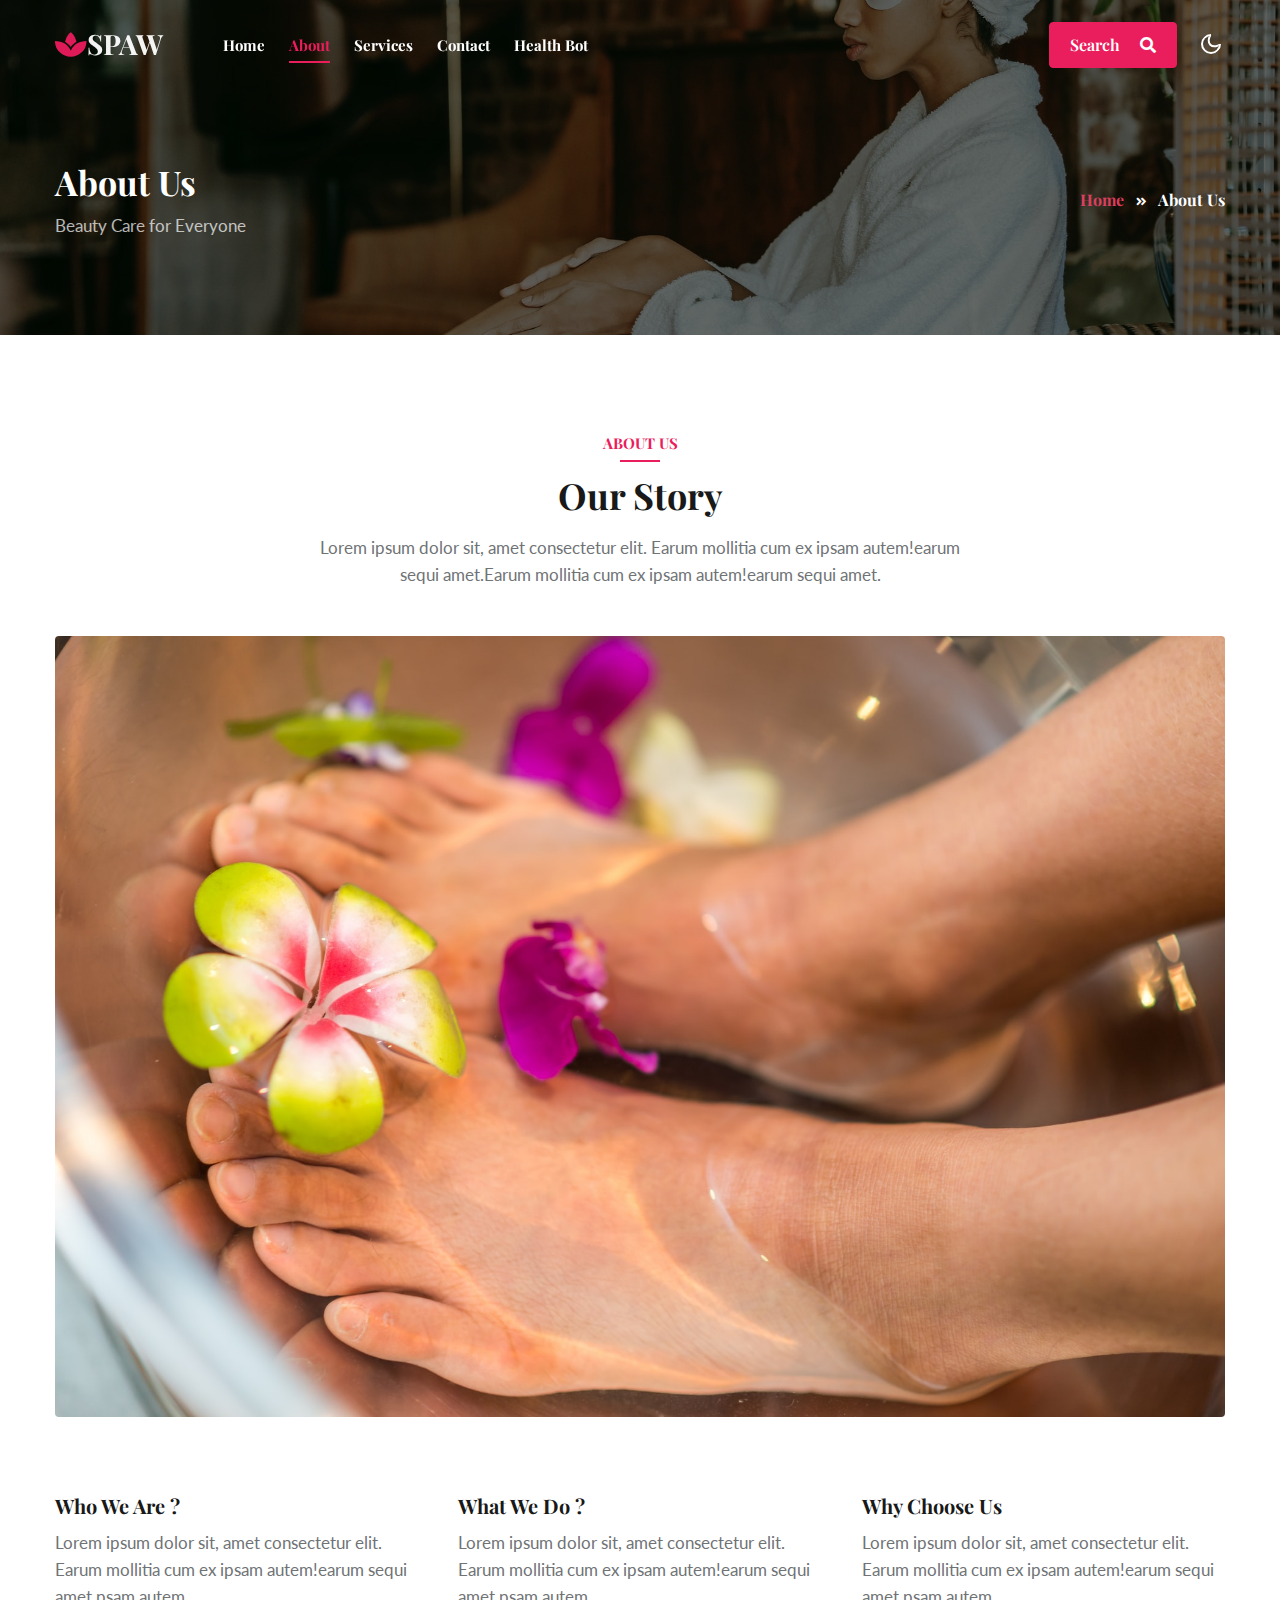
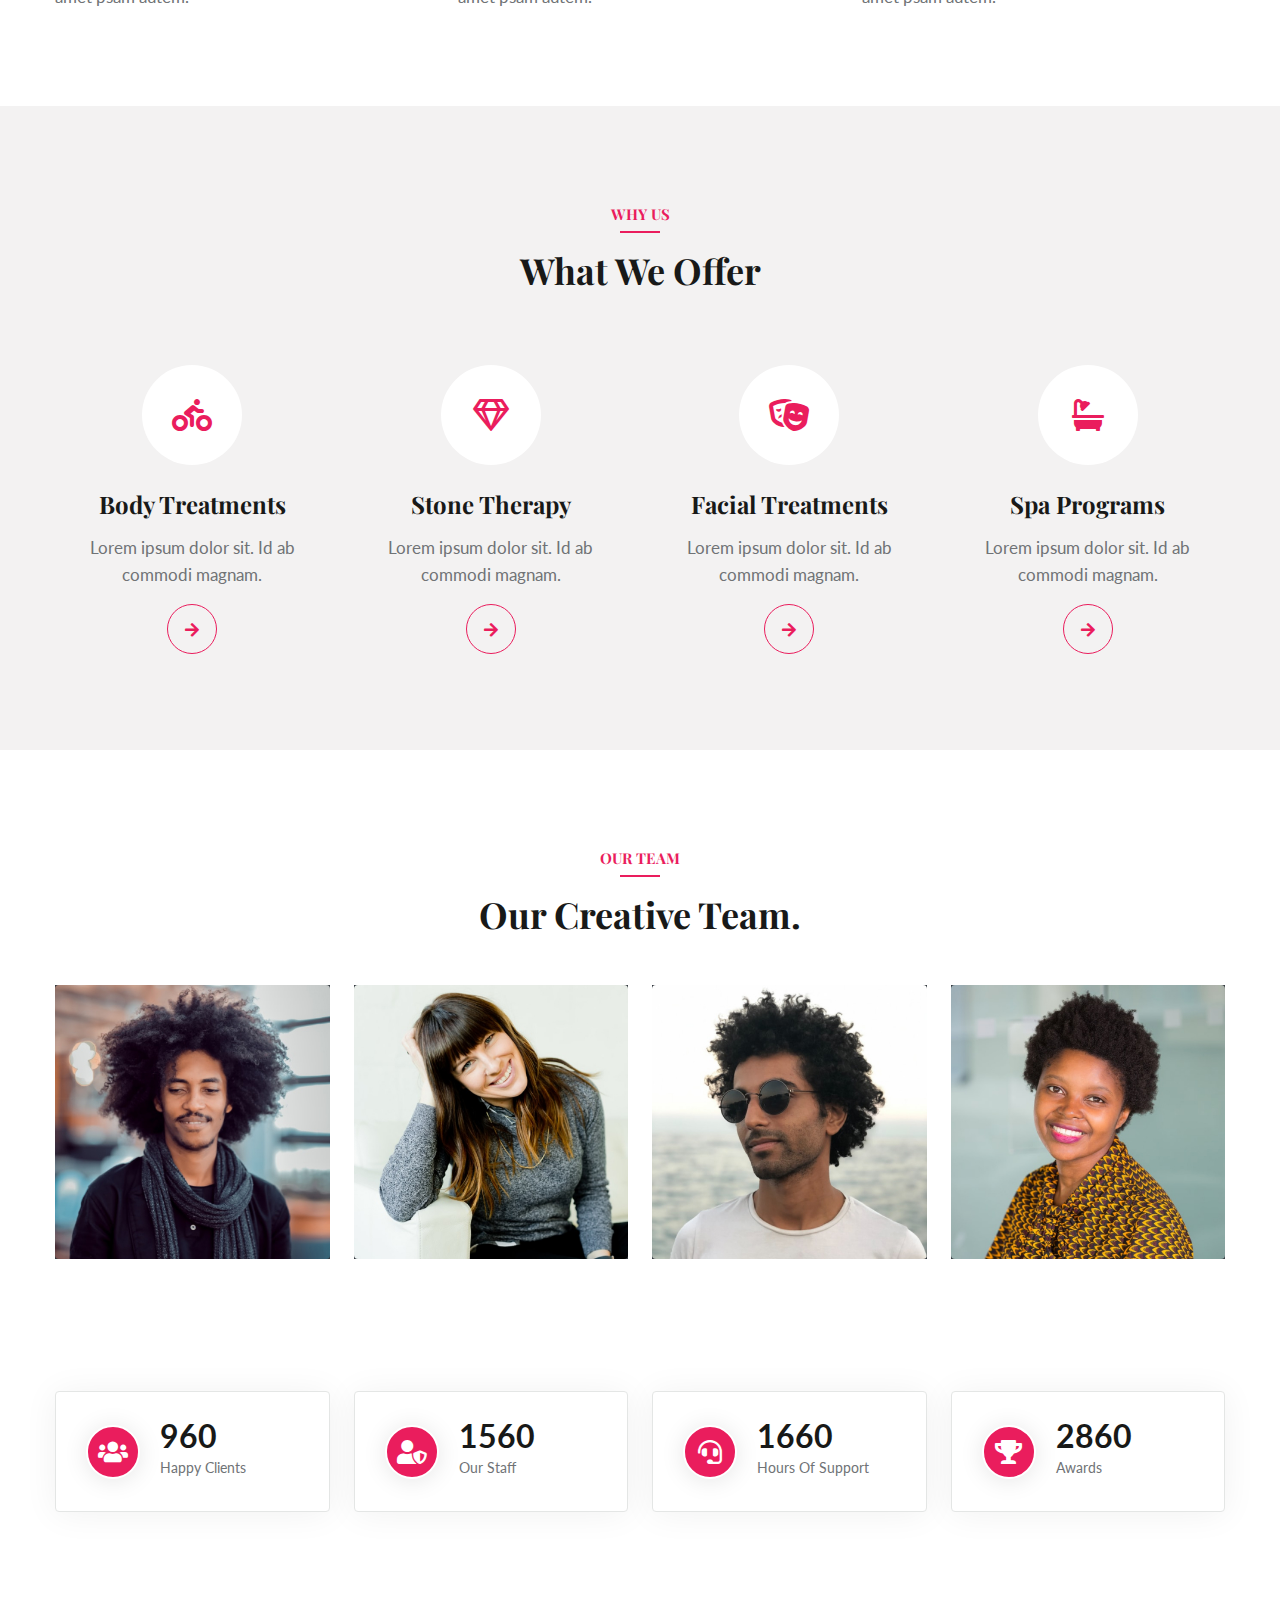
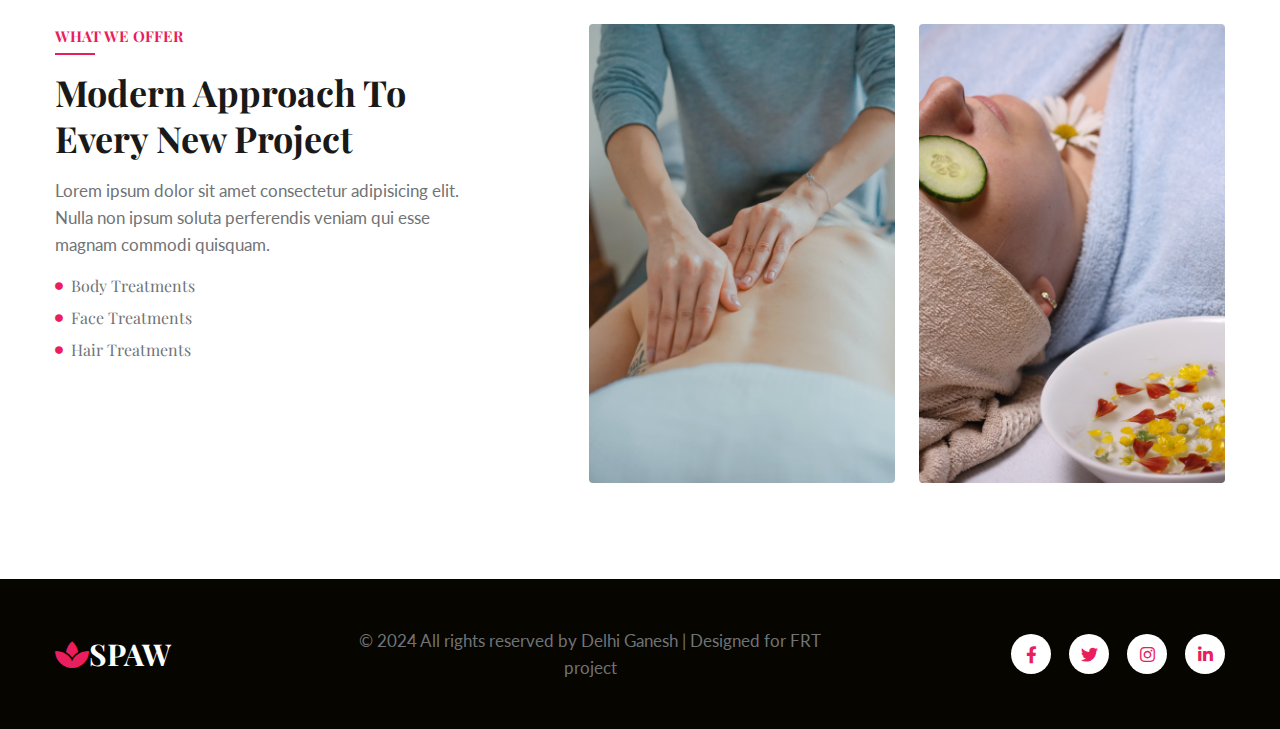
==== commit 5c78b75b: "Update about.html" ====
--- a/about.html
+++ b/about.html
@@ -5,7 +5,7 @@
     <!-- Required meta tags -->
     <meta charset="utf-8">
     <meta name="viewport" content="width=device-width, initial-scale=1, shrink-to-fit=no">
-    <title>Spaw - Beauty & Spa Category Bootstrap Responsive Template | About :: W3layouts </title>
+    <title>Spaw Health </title>
     <!-- google fonts -->
     <link href="//fonts.googleapis.com/css2?family=Playfair+Display:ital,wght@0,400;0,600;0,700;1,400&display=swap" rel="stylesheet">
     <link href="//fonts.googleapis.com/css2?family=Lato&display=swap" rel="stylesheet">
@@ -39,6 +39,9 @@
                         
                         <li class="nav-item">
                             <a class="nav-link" href="contact.html">Contact</a>
+                        </li>
+                        <li class="nav-item">
+                            <a class="nav-link" href="healthbot.html">Health Bot</a>
                         </li>
 
                     </ul>
